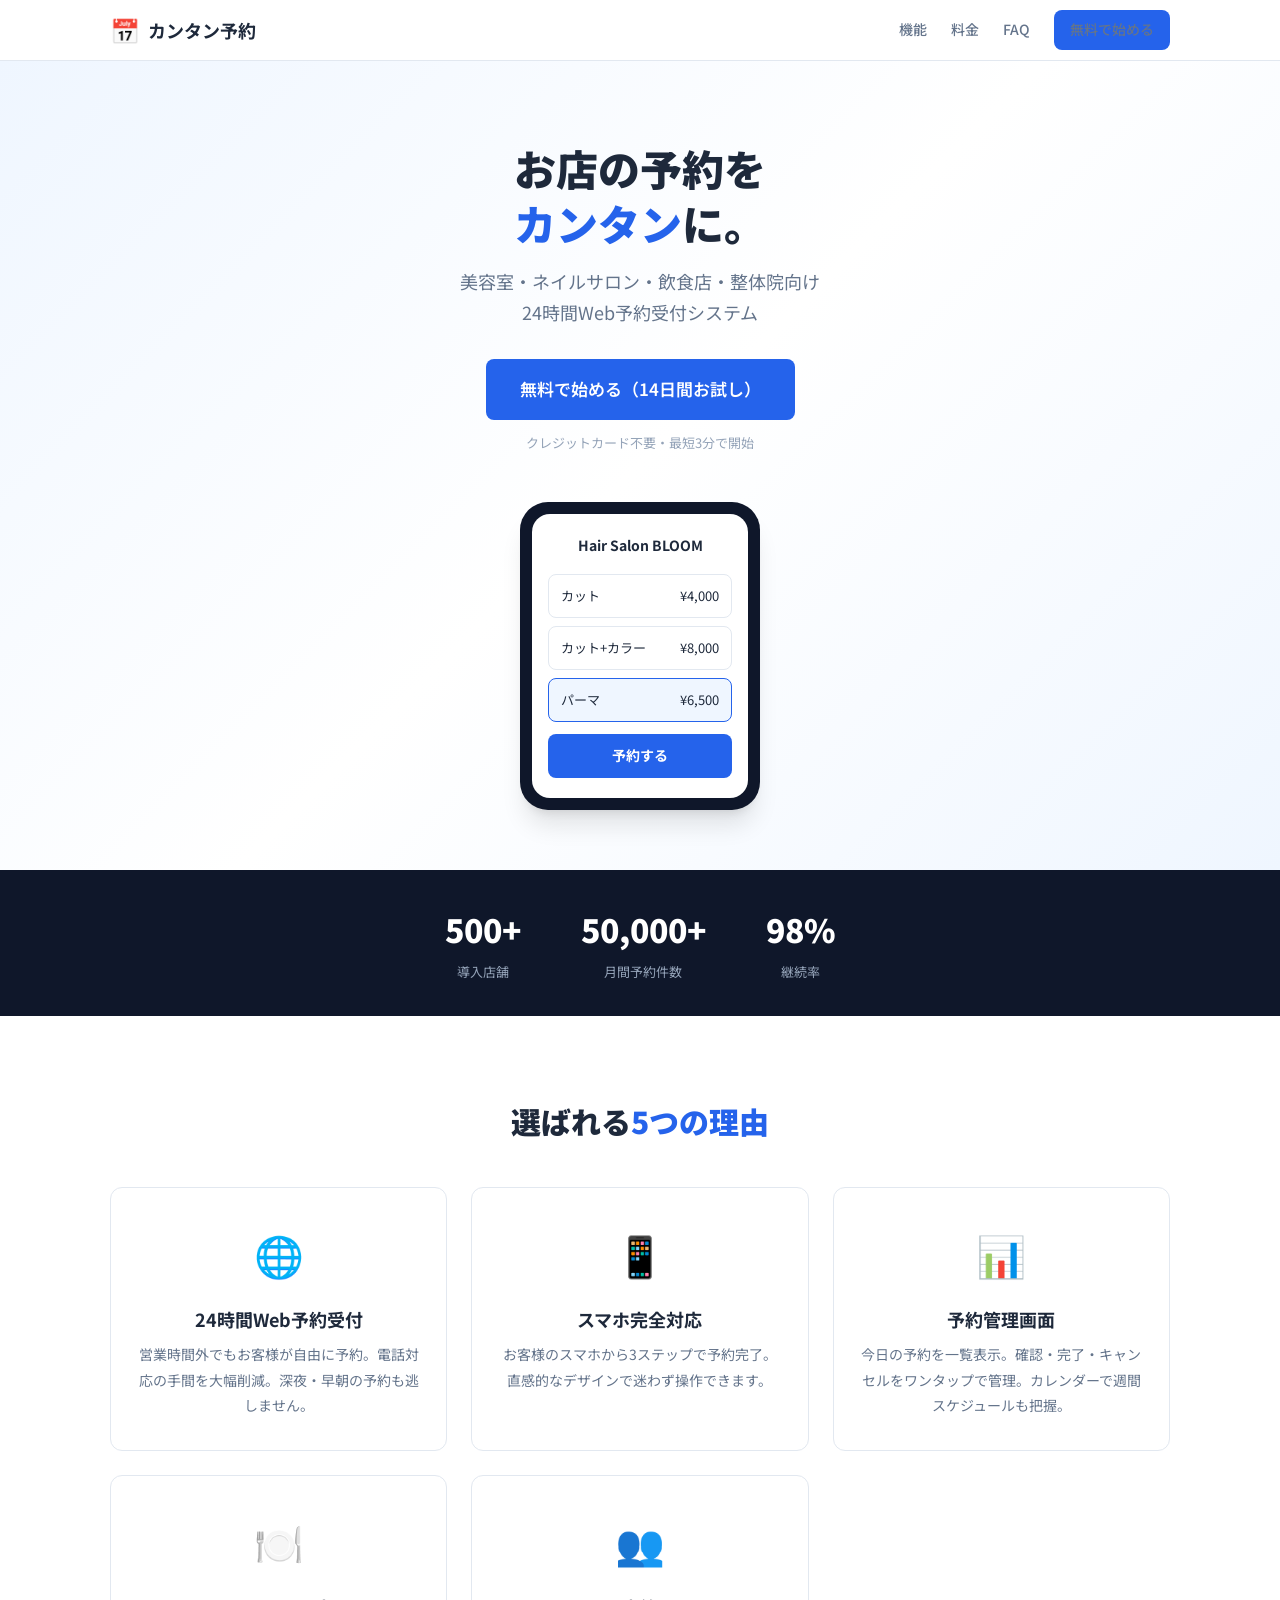
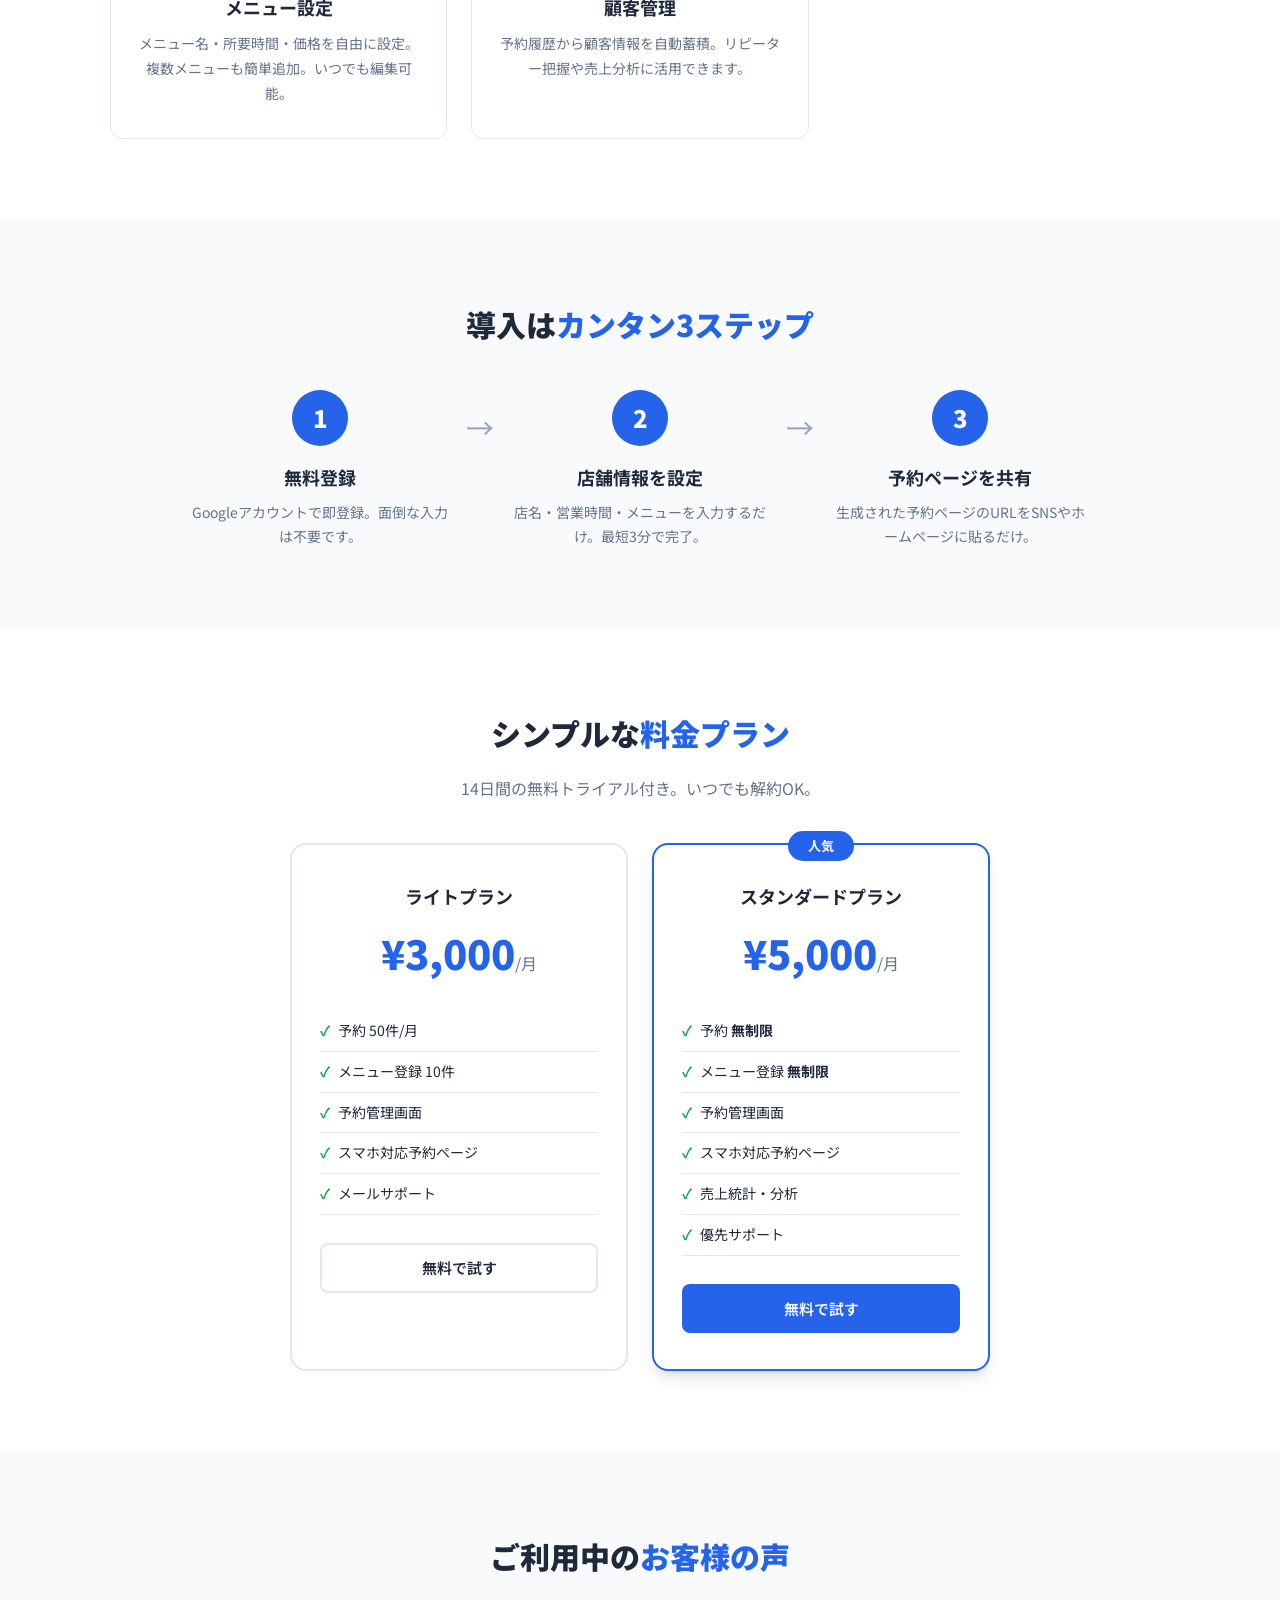
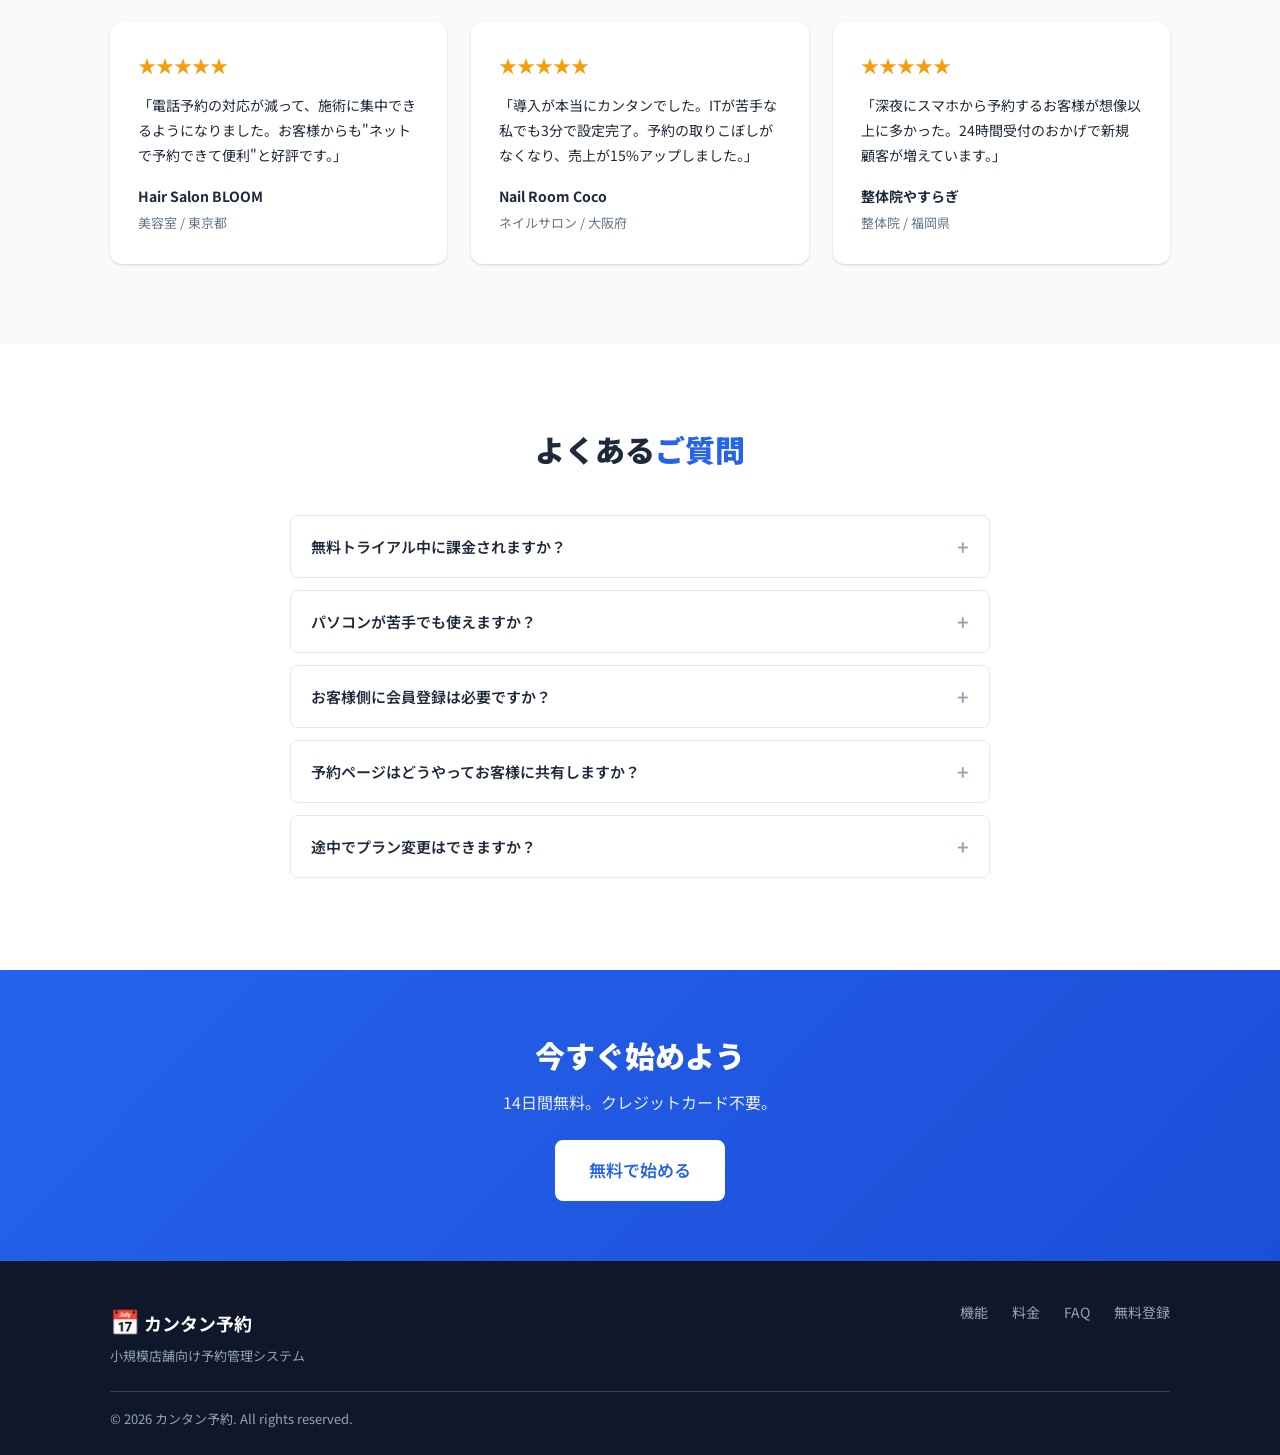
==== index.html @ 786337de "Initial release: カンタン予約 (Easy Booking) SaaS system - Landing page with features, pricing, testimonia" ====
<!DOCTYPE html>
<html lang="ja">
<head>
  <meta charset="UTF-8">
  <meta name="viewport" content="width=device-width, initial-scale=1.0">
  <title>カンタン予約 - お店の予約をカンタンに。| 予約システム 無料お試し</title>
  <meta name="description" content="美容室・ネイルサロン・飲食店・整体院向けの予約管理システム。24時間Web予約受付、スマホ対応、14日間無料お試し。予約システム 無料で導入、ネット予約 導入がカンタンに。">
  <meta name="keywords" content="予約システム 無料, 予約管理 美容室, ネット予約 導入, オンライン予約, 予約システム 小規模, サロン予約, 飲食店予約">
  <meta name="robots" content="index, follow">
  <link rel="canonical" href="https://richend0913.github.io/yoyaku-system/">
  <link rel="stylesheet" href="css/style.css">
  <link rel="preconnect" href="https://fonts.googleapis.com">
  <link href="https://fonts.googleapis.com/css2?family=Noto+Sans+JP:wght@400;500;700;900&display=swap" rel="stylesheet">
  <script async src="https://pagead2.googlesyndication.com/pagead/js/adsbygoogle.js?client=ca-pub-6327505164684489" crossorigin="anonymous"></script>
</head>
<body>
  <!-- Header -->
  <header class="header">
    <div class="container header-inner">
      <div class="logo">
        <span class="logo-icon">📅</span>
        <span class="logo-text">カンタン予約</span>
      </div>
      <nav class="header-nav">
        <a href="#features">機能</a>
        <a href="#pricing">料金</a>
        <a href="#faq">FAQ</a>
        <a href="register.html" class="btn btn-primary btn-sm">無料で始める</a>
      </nav>
      <button class="mobile-menu-btn" id="mobileMenuBtn" aria-label="メニュー">
        <span></span><span></span><span></span>
      </button>
    </div>
    <div class="mobile-nav" id="mobileNav">
      <a href="#features">機能</a>
      <a href="#pricing">料金</a>
      <a href="#faq">FAQ</a>
      <a href="register.html" class="btn btn-primary">無料で始める</a>
    </div>
  </header>

  <!-- Hero -->
  <section class="hero">
    <div class="container">
      <h1 class="hero-title">お店の予約を<br><span class="highlight">カンタン</span>に。</h1>
      <p class="hero-subtitle">美容室・ネイルサロン・飲食店・整体院向け<br>24時間Web予約受付システム</p>
      <div class="hero-cta">
        <a href="register.html" class="btn btn-primary btn-lg">無料で始める（14日間お試し）</a>
        <p class="hero-note">クレジットカード不要・最短3分で開始</p>
      </div>
      <div class="hero-visual">
        <div class="mock-phone">
          <div class="mock-screen">
            <div class="mock-header">Hair Salon BLOOM</div>
            <div class="mock-item">カット <span>¥4,000</span></div>
            <div class="mock-item">カット+カラー <span>¥8,000</span></div>
            <div class="mock-item active">パーマ <span>¥6,500</span></div>
            <div class="mock-btn">予約する</div>
          </div>
        </div>
      </div>
    </div>
  </section>

  <!-- Trust bar -->
  <section class="trust-bar">
    <div class="container">
      <div class="trust-items">
        <div class="trust-item">
          <span class="trust-number">500+</span>
          <span class="trust-label">導入店舗</span>
        </div>
        <div class="trust-item">
          <span class="trust-number">50,000+</span>
          <span class="trust-label">月間予約件数</span>
        </div>
        <div class="trust-item">
          <span class="trust-number">98%</span>
          <span class="trust-label">継続率</span>
        </div>
      </div>
    </div>
  </section>

  <!-- Features -->
  <section class="features" id="features">
    <div class="container">
      <h2 class="section-title">選ばれる<span class="highlight">5つの理由</span></h2>
      <div class="features-grid">
        <div class="feature-card">
          <div class="feature-icon">🌐</div>
          <h3>24時間Web予約受付</h3>
          <p>営業時間外でもお客様が自由に予約。電話対応の手間を大幅削減。深夜・早朝の予約も逃しません。</p>
        </div>
        <div class="feature-card">
          <div class="feature-icon">📱</div>
          <h3>スマホ完全対応</h3>
          <p>お客様のスマホから3ステップで予約完了。直感的なデザインで迷わず操作できます。</p>
        </div>
        <div class="feature-card">
          <div class="feature-icon">📊</div>
          <h3>予約管理画面</h3>
          <p>今日の予約を一覧表示。確認・完了・キャンセルをワンタップで管理。カレンダーで週間スケジュールも把握。</p>
        </div>
        <div class="feature-card">
          <div class="feature-icon">🍽️</div>
          <h3>メニュー設定</h3>
          <p>メニュー名・所要時間・価格を自由に設定。複数メニューも簡単追加。いつでも編集可能。</p>
        </div>
        <div class="feature-card">
          <div class="feature-icon">👥</div>
          <h3>顧客管理</h3>
          <p>予約履歴から顧客情報を自動蓄積。リピーター把握や売上分析に活用できます。</p>
        </div>
      </div>
    </div>
  </section>

  <!-- How it works -->
  <section class="how-it-works">
    <div class="container">
      <h2 class="section-title">導入は<span class="highlight">カンタン3ステップ</span></h2>
      <div class="steps">
        <div class="step">
          <div class="step-number">1</div>
          <h3>無料登録</h3>
          <p>Googleアカウントで即登録。面倒な入力は不要です。</p>
        </div>
        <div class="step-arrow">→</div>
        <div class="step">
          <div class="step-number">2</div>
          <h3>店舗情報を設定</h3>
          <p>店名・営業時間・メニューを入力するだけ。最短3分で完了。</p>
        </div>
        <div class="step-arrow">→</div>
        <div class="step">
          <div class="step-number">3</div>
          <h3>予約ページを共有</h3>
          <p>生成された予約ページのURLをSNSやホームページに貼るだけ。</p>
        </div>
      </div>
    </div>
  </section>

  <!-- Pricing -->
  <section class="pricing" id="pricing">
    <div class="container">
      <h2 class="section-title">シンプルな<span class="highlight">料金プラン</span></h2>
      <p class="section-subtitle">14日間の無料トライアル付き。いつでも解約OK。</p>
      <div class="pricing-grid">
        <div class="pricing-card">
          <div class="pricing-name">ライトプラン</div>
          <div class="pricing-price">¥3,000<span>/月</span></div>
          <ul class="pricing-features">
            <li>予約 50件/月</li>
            <li>メニュー登録 10件</li>
            <li>予約管理画面</li>
            <li>スマホ対応予約ページ</li>
            <li>メールサポート</li>
          </ul>
          <a href="register.html" class="btn btn-outline btn-block">無料で試す</a>
        </div>
        <div class="pricing-card popular">
          <div class="pricing-badge">人気</div>
          <div class="pricing-name">スタンダードプラン</div>
          <div class="pricing-price">¥5,000<span>/月</span></div>
          <ul class="pricing-features">
            <li>予約 <strong>無制限</strong></li>
            <li>メニュー登録 <strong>無制限</strong></li>
            <li>予約管理画面</li>
            <li>スマホ対応予約ページ</li>
            <li>売上統計・分析</li>
            <li>優先サポート</li>
          </ul>
          <a href="register.html" class="btn btn-primary btn-block">無料で試す</a>
        </div>
      </div>
    </div>
  </section>

  <!-- Testimonials -->
  <section class="testimonials">
    <div class="container">
      <h2 class="section-title">ご利用中の<span class="highlight">お客様の声</span></h2>
      <div class="testimonials-grid">
        <div class="testimonial-card">
          <div class="testimonial-stars">★★★★★</div>
          <p class="testimonial-text">「電話予約の対応が減って、施術に集中できるようになりました。お客様からも"ネットで予約できて便利"と好評です。」</p>
          <div class="testimonial-author">
            <strong>Hair Salon BLOOM</strong>
            <span>美容室 / 東京都</span>
          </div>
        </div>
        <div class="testimonial-card">
          <div class="testimonial-stars">★★★★★</div>
          <p class="testimonial-text">「導入が本当にカンタンでした。ITが苦手な私でも3分で設定完了。予約の取りこぼしがなくなり、売上が15%アップしました。」</p>
          <div class="testimonial-author">
            <strong>Nail Room Coco</strong>
            <span>ネイルサロン / 大阪府</span>
          </div>
        </div>
        <div class="testimonial-card">
          <div class="testimonial-stars">★★★★★</div>
          <p class="testimonial-text">「深夜にスマホから予約するお客様が想像以上に多かった。24時間受付のおかげで新規顧客が増えています。」</p>
          <div class="testimonial-author">
            <strong>整体院やすらぎ</strong>
            <span>整体院 / 福岡県</span>
          </div>
        </div>
      </div>
    </div>
  </section>

  <!-- FAQ -->
  <section class="faq" id="faq">
    <div class="container">
      <h2 class="section-title">よくある<span class="highlight">ご質問</span></h2>
      <div class="faq-list">
        <div class="faq-item">
          <button class="faq-question" onclick="this.parentElement.classList.toggle('open')">
            無料トライアル中に課金されますか？
            <span class="faq-toggle">+</span>
          </button>
          <div class="faq-answer">
            <p>いいえ。14日間は完全無料でご利用いただけます。トライアル終了前にお知らせメールをお送りしますので、不要な場合はそのまま解約できます。クレジットカードの登録も不要です。</p>
          </div>
        </div>
        <div class="faq-item">
          <button class="faq-question" onclick="this.parentElement.classList.toggle('open')">
            パソコンが苦手でも使えますか？
            <span class="faq-toggle">+</span>
          </button>
          <div class="faq-answer">
            <p>はい、スマホだけで全ての操作が可能です。Googleアカウントで登録後、店舗情報を入力するだけ。複雑な設定は一切ありません。</p>
          </div>
        </div>
        <div class="faq-item">
          <button class="faq-question" onclick="this.parentElement.classList.toggle('open')">
            お客様側に会員登録は必要ですか？
            <span class="faq-toggle">+</span>
          </button>
          <div class="faq-answer">
            <p>不要です。お客様はお名前・電話番号・メールアドレスを入力するだけで予約できます。アプリのダウンロードも不要です。</p>
          </div>
        </div>
        <div class="faq-item">
          <button class="faq-question" onclick="this.parentElement.classList.toggle('open')">
            予約ページはどうやってお客様に共有しますか？
            <span class="faq-toggle">+</span>
          </button>
          <div class="faq-answer">
            <p>管理画面で表示される予約ページURLをコピーして、LINE・Instagram・ホームページなどに貼り付けるだけです。QRコードも自動生成されます。</p>
          </div>
        </div>
        <div class="faq-item">
          <button class="faq-question" onclick="this.parentElement.classList.toggle('open')">
            途中でプラン変更はできますか？
            <span class="faq-toggle">+</span>
          </button>
          <div class="faq-answer">
            <p>はい、いつでもプラン変更が可能です。アップグレードは即時反映、ダウングレードは次回更新日から適用されます。</p>
          </div>
        </div>
      </div>
    </div>
  </section>

  <!-- CTA -->
  <section class="final-cta">
    <div class="container">
      <h2>今すぐ始めよう</h2>
      <p>14日間無料。クレジットカード不要。</p>
      <a href="register.html" class="btn btn-white btn-lg">無料で始める</a>
    </div>
  </section>

  <!-- Footer -->
  <footer class="footer">
    <div class="container">
      <div class="footer-inner">
        <div class="footer-brand">
          <span class="logo-icon">📅</span>
          <span class="logo-text">カンタン予約</span>
          <p>小規模店舗向け予約管理システム</p>
        </div>
        <div class="footer-links">
          <a href="#features">機能</a>
          <a href="#pricing">料金</a>
          <a href="#faq">FAQ</a>
          <a href="register.html">無料登録</a>
        </div>
      </div>
      <div class="footer-bottom">
        <p>&copy; 2026 カンタン予約. All rights reserved.</p>
      </div>
    </div>
  </footer>

  <script>
    // Mobile menu toggle
    document.getElementById('mobileMenuBtn').addEventListener('click', function() {
      this.classList.toggle('active');
      document.getElementById('mobileNav').classList.toggle('open');
    });
    // Smooth scroll
    document.querySelectorAll('a[href^="#"]').forEach(a => {
      a.addEventListener('click', function(e) {
        e.preventDefault();
        const target = document.querySelector(this.getAttribute('href'));
        if (target) {
          target.scrollIntoView({ behavior: 'smooth', block: 'start' });
          document.getElementById('mobileNav').classList.remove('open');
          document.getElementById('mobileMenuBtn').classList.remove('active');
        }
      });
    });
  </script>
</body>
</html>
---- css/style.css ----
/* ============================================
   カンタン予約 - Design System
   Blue/White Professional Business Theme
   ============================================ */

:root {
  --primary: #2563eb;
  --primary-dark: #1d4ed8;
  --primary-light: #dbeafe;
  --primary-50: #eff6ff;
  --secondary: #0f172a;
  --text: #1e293b;
  --text-light: #64748b;
  --text-lighter: #94a3b8;
  --border: #e2e8f0;
  --bg: #ffffff;
  --bg-gray: #f8fafc;
  --bg-dark: #0f172a;
  --success: #16a34a;
  --success-bg: #dcfce7;
  --danger: #dc2626;
  --danger-bg: #fef2f2;
  --warning: #f59e0b;
  --warning-bg: #fef9c3;
  --shadow-sm: 0 1px 2px rgba(0,0,0,0.05);
  --shadow: 0 1px 3px rgba(0,0,0,0.1), 0 1px 2px rgba(0,0,0,0.06);
  --shadow-md: 0 4px 6px -1px rgba(0,0,0,0.1), 0 2px 4px -2px rgba(0,0,0,0.1);
  --shadow-lg: 0 10px 15px -3px rgba(0,0,0,0.1), 0 4px 6px -4px rgba(0,0,0,0.1);
  --shadow-xl: 0 20px 25px -5px rgba(0,0,0,0.1), 0 8px 10px -6px rgba(0,0,0,0.1);
  --radius: 8px;
  --radius-lg: 12px;
  --radius-xl: 16px;
  --max-width: 1100px;
}

* { margin: 0; padding: 0; box-sizing: border-box; }

html { scroll-behavior: smooth; }

body {
  font-family: 'Noto Sans JP', -apple-system, BlinkMacSystemFont, sans-serif;
  color: var(--text);
  background: var(--bg);
  line-height: 1.7;
  -webkit-font-smoothing: antialiased;
}

.container {
  max-width: var(--max-width);
  margin: 0 auto;
  padding: 0 20px;
}

a { color: var(--primary); text-decoration: none; }
a:hover { text-decoration: underline; }

/* ============================================
   Buttons
   ============================================ */
.btn {
  display: inline-flex;
  align-items: center;
  justify-content: center;
  gap: 8px;
  padding: 10px 24px;
  border: 2px solid transparent;
  border-radius: var(--radius);
  font-family: inherit;
  font-size: 15px;
  font-weight: 600;
  cursor: pointer;
  transition: all 0.2s;
  text-decoration: none;
  white-space: nowrap;
}

.btn-primary {
  background: var(--primary);
  color: white;
}
.btn-primary:hover { background: var(--primary-dark); text-decoration: none; }

.btn-outline {
  background: transparent;
  border-color: var(--border);
  color: var(--text);
}
.btn-outline:hover { border-color: var(--primary); color: var(--primary); text-decoration: none; }

.btn-white {
  background: white;
  color: var(--primary);
  border-color: white;
}
.btn-white:hover { background: var(--primary-50); text-decoration: none; }

.btn-danger {
  background: var(--danger);
  color: white;
}
.btn-danger:hover { background: #b91c1c; text-decoration: none; }

.btn-google {
  background: white;
  border: 2px solid var(--border);
  color: var(--text);
  font-size: 16px;
}
.btn-google:hover { border-color: #4285F4; background: #f8fafc; }
.btn-google svg { flex-shrink: 0; }

.btn-sm { padding: 6px 14px; font-size: 13px; }
.btn-lg { padding: 14px 32px; font-size: 17px; }
.btn-block { width: 100%; }

.btn:disabled {
  opacity: 0.5;
  cursor: not-allowed;
}

/* ============================================
   Header
   ============================================ */
.header {
  background: white;
  border-bottom: 1px solid var(--border);
  position: sticky;
  top: 0;
  z-index: 100;
}

.header-inner {
  display: flex;
  align-items: center;
  justify-content: space-between;
  height: 60px;
}

.logo {
  display: flex;
  align-items: center;
  gap: 8px;
  text-decoration: none;
  color: var(--text);
}
.logo-icon { font-size: 24px; }
.logo-text { font-size: 18px; font-weight: 700; }

.header-nav {
  display: flex;
  align-items: center;
  gap: 24px;
}
.header-nav a { color: var(--text-light); font-size: 14px; font-weight: 500; }
.header-nav a:hover { color: var(--primary); text-decoration: none; }

.mobile-menu-btn {
  display: none;
  flex-direction: column;
  gap: 5px;
  background: none;
  border: none;
  cursor: pointer;
  padding: 8px;
}
.mobile-menu-btn span {
  display: block;
  width: 22px;
  height: 2px;
  background: var(--text);
  transition: 0.3s;
}

.mobile-nav {
  display: none;
  flex-direction: column;
  padding: 16px 20px;
  border-top: 1px solid var(--border);
  background: white;
}
.mobile-nav a {
  padding: 12px 0;
  color: var(--text);
  font-weight: 500;
  border-bottom: 1px solid var(--border);
}
.mobile-nav .btn { margin-top: 12px; }
.mobile-nav.open { display: flex; }

@media (max-width: 768px) {
  .header-nav { display: none; }
  .mobile-menu-btn { display: flex; }
}

/* ============================================
   Hero
   ============================================ */
.hero {
  background: linear-gradient(135deg, var(--primary-50) 0%, white 50%, var(--primary-50) 100%);
  padding: 80px 0 60px;
  text-align: center;
}

.hero-title {
  font-size: 42px;
  font-weight: 900;
  line-height: 1.3;
  margin-bottom: 16px;
}

.highlight { color: var(--primary); }

.hero-subtitle {
  font-size: 18px;
  color: var(--text-light);
  margin-bottom: 32px;
}

.hero-cta { margin-bottom: 48px; }
.hero-note { font-size: 13px; color: var(--text-lighter); margin-top: 12px; }

.hero-visual {
  display: flex;
  justify-content: center;
}

.mock-phone {
  width: 240px;
  background: var(--secondary);
  border-radius: 28px;
  padding: 12px;
  box-shadow: var(--shadow-xl);
}

.mock-screen {
  background: white;
  border-radius: 18px;
  padding: 20px 16px;
}

.mock-header {
  font-weight: 700;
  font-size: 14px;
  text-align: center;
  margin-bottom: 16px;
  color: var(--text);
}

.mock-item {
  display: flex;
  justify-content: space-between;
  padding: 10px 12px;
  border: 1px solid var(--border);
  border-radius: var(--radius);
  margin-bottom: 8px;
  font-size: 13px;
  color: var(--text);
}
.mock-item.active {
  border-color: var(--primary);
  background: var(--primary-50);
}

.mock-btn {
  background: var(--primary);
  color: white;
  text-align: center;
  padding: 10px;
  border-radius: var(--radius);
  font-size: 14px;
  font-weight: 700;
  margin-top: 12px;
}

@media (max-width: 768px) {
  .hero { padding: 48px 0 40px; }
  .hero-title { font-size: 30px; }
  .hero-subtitle { font-size: 15px; }
  .mock-phone { width: 200px; }
}

/* ============================================
   Trust Bar
   ============================================ */
.trust-bar {
  background: var(--secondary);
  padding: 32px 0;
}

.trust-items {
  display: flex;
  justify-content: center;
  gap: 60px;
}

.trust-item { text-align: center; }
.trust-number { display: block; font-size: 32px; font-weight: 900; color: white; }
.trust-label { font-size: 13px; color: var(--text-lighter); }

@media (max-width: 768px) {
  .trust-items { gap: 24px; }
  .trust-number { font-size: 24px; }
}

/* ============================================
   Section Titles
   ============================================ */
.section-title {
  text-align: center;
  font-size: 30px;
  font-weight: 900;
  margin-bottom: 16px;
}

.section-subtitle {
  text-align: center;
  color: var(--text-light);
  margin-bottom: 40px;
}

/* ============================================
   Features
   ============================================ */
.features {
  padding: 80px 0;
}

.features-grid {
  display: grid;
  grid-template-columns: repeat(3, 1fr);
  gap: 24px;
  margin-top: 40px;
}

.feature-card {
  background: white;
  border: 1px solid var(--border);
  border-radius: var(--radius-lg);
  padding: 32px 24px;
  text-align: center;
  transition: 0.3s;
}
.feature-card:hover {
  box-shadow: var(--shadow-lg);
  transform: translateY(-4px);
}

.feature-icon { font-size: 40px; margin-bottom: 16px; }
.feature-card h3 { font-size: 18px; margin-bottom: 8px; }
.feature-card p { font-size: 14px; color: var(--text-light); line-height: 1.8; }

@media (max-width: 768px) {
  .features { padding: 48px 0; }
  .features-grid { grid-template-columns: 1fr; }
  .section-title { font-size: 24px; }
}

/* ============================================
   How it works
   ============================================ */
.how-it-works {
  padding: 80px 0;
  background: var(--bg-gray);
}

.steps {
  display: flex;
  align-items: flex-start;
  justify-content: center;
  gap: 16px;
  margin-top: 40px;
}

.step {
  text-align: center;
  flex: 1;
  max-width: 260px;
}

.step-number {
  width: 56px;
  height: 56px;
  background: var(--primary);
  color: white;
  border-radius: 50%;
  display: inline-flex;
  align-items: center;
  justify-content: center;
  font-size: 24px;
  font-weight: 900;
  margin-bottom: 16px;
}

.step h3 { font-size: 18px; margin-bottom: 8px; }
.step p { font-size: 14px; color: var(--text-light); }

.step-arrow {
  font-size: 28px;
  color: var(--text-lighter);
  margin-top: 14px;
}

@media (max-width: 768px) {
  .how-it-works { padding: 48px 0; }
  .steps { flex-direction: column; align-items: center; }
  .step-arrow { transform: rotate(90deg); }
}

/* ============================================
   Pricing
   ============================================ */
.pricing {
  padding: 80px 0;
}

.pricing-grid {
  display: grid;
  grid-template-columns: repeat(2, 1fr);
  gap: 24px;
  max-width: 700px;
  margin: 0 auto;
}

.pricing-card {
  background: white;
  border: 2px solid var(--border);
  border-radius: var(--radius-xl);
  padding: 36px 28px;
  text-align: center;
  position: relative;
}

.pricing-card.popular {
  border-color: var(--primary);
  box-shadow: var(--shadow-lg);
}

.pricing-badge {
  position: absolute;
  top: -14px;
  left: 50%;
  transform: translateX(-50%);
  background: var(--primary);
  color: white;
  padding: 4px 20px;
  border-radius: 20px;
  font-size: 13px;
  font-weight: 700;
}

.pricing-name { font-size: 18px; font-weight: 700; margin-bottom: 8px; }

.pricing-price {
  font-size: 40px;
  font-weight: 900;
  color: var(--primary);
  margin-bottom: 24px;
}
.pricing-price span { font-size: 16px; color: var(--text-light); font-weight: 400; }

.pricing-features {
  list-style: none;
  text-align: left;
  margin-bottom: 28px;
}
.pricing-features li {
  padding: 8px 0;
  border-bottom: 1px solid var(--border);
  font-size: 14px;
  color: var(--text);
}
.pricing-features li::before {
  content: '✓';
  color: var(--success);
  font-weight: 700;
  margin-right: 8px;
}

@media (max-width: 768px) {
  .pricing { padding: 48px 0; }
  .pricing-grid { grid-template-columns: 1fr; max-width: 400px; }
}

/* ============================================
   Testimonials
   ============================================ */
.testimonials {
  padding: 80px 0;
  background: var(--bg-gray);
}

.testimonials-grid {
  display: grid;
  grid-template-columns: repeat(3, 1fr);
  gap: 24px;
  margin-top: 40px;
}

.testimonial-card {
  background: white;
  border-radius: var(--radius-lg);
  padding: 28px;
  box-shadow: var(--shadow);
}

.testimonial-stars { color: var(--warning); margin-bottom: 12px; font-size: 18px; }
.testimonial-text { font-size: 14px; color: var(--text); line-height: 1.8; margin-bottom: 16px; }
.testimonial-author strong { display: block; font-size: 14px; }
.testimonial-author span { font-size: 13px; color: var(--text-light); }

@media (max-width: 768px) {
  .testimonials { padding: 48px 0; }
  .testimonials-grid { grid-template-columns: 1fr; }
}

/* ============================================
   FAQ
   ============================================ */
.faq {
  padding: 80px 0;
}

.faq-list {
  max-width: 700px;
  margin: 40px auto 0;
}

.faq-item {
  border: 1px solid var(--border);
  border-radius: var(--radius);
  margin-bottom: 12px;
  overflow: hidden;
}

.faq-question {
  width: 100%;
  display: flex;
  justify-content: space-between;
  align-items: center;
  padding: 16px 20px;
  background: white;
  border: none;
  font-family: inherit;
  font-size: 15px;
  font-weight: 600;
  color: var(--text);
  cursor: pointer;
  text-align: left;
}
.faq-question:hover { color: var(--primary); }

.faq-toggle {
  font-size: 20px;
  color: var(--text-lighter);
  transition: 0.3s;
  flex-shrink: 0;
  margin-left: 12px;
}

.faq-answer {
  max-height: 0;
  overflow: hidden;
  transition: max-height 0.3s ease;
}

.faq-answer p {
  padding: 0 20px 16px;
  font-size: 14px;
  color: var(--text-light);
  line-height: 1.8;
}

.faq-item.open .faq-answer { max-height: 300px; }
.faq-item.open .faq-toggle { transform: rotate(45deg); }

@media (max-width: 768px) {
  .faq { padding: 48px 0; }
}

/* ============================================
   Final CTA
   ============================================ */
.final-cta {
  background: linear-gradient(135deg, var(--primary) 0%, var(--primary-dark) 100%);
  padding: 60px 0;
  text-align: center;
  color: white;
}

.final-cta h2 { font-size: 30px; font-weight: 900; margin-bottom: 8px; }
.final-cta p { font-size: 16px; opacity: 0.9; margin-bottom: 24px; }

/* ============================================
   Footer
   ============================================ */
.footer {
  background: var(--bg-dark);
  color: var(--text-lighter);
  padding: 40px 0 24px;
}

.footer-inner {
  display: flex;
  justify-content: space-between;
  align-items: flex-start;
  margin-bottom: 24px;
}

.footer-brand .logo-text { color: white; }
.footer-brand p { font-size: 13px; margin-top: 4px; }

.footer-links {
  display: flex;
  gap: 24px;
}
.footer-links a { color: var(--text-lighter); font-size: 14px; }
.footer-links a:hover { color: white; }

.footer-bottom {
  border-top: 1px solid #334155;
  padding-top: 16px;
  font-size: 13px;
}

@media (max-width: 768px) {
  .footer-inner { flex-direction: column; gap: 20px; }
}

/* ============================================
   Register Page
   ============================================ */
.register-page {
  min-height: calc(100vh - 60px);
  background: var(--bg-gray);
  padding: 40px 0;
}

.register-section { display: flex; justify-content: center; }

.register-card {
  background: white;
  border-radius: var(--radius-xl);
  box-shadow: var(--shadow-lg);
  padding: 40px;
}

.center-card {
  max-width: 440px;
  width: 100%;
  text-align: center;
}

.wide-card {
  max-width: 700px;
  width: 100%;
}

.register-card h1 { font-size: 26px; font-weight: 900; margin-bottom: 8px; }
.register-subtitle { color: var(--text-light); font-size: 15px; margin-bottom: 32px; }
.register-terms { font-size: 12px; color: var(--text-lighter); margin-top: 16px; }
.register-terms a { text-decoration: underline; }

/* ============================================
   Forms
   ============================================ */
.form-section { margin-bottom: 32px; }
.form-section-title {
  font-size: 18px;
  font-weight: 700;
  margin-bottom: 16px;
  padding-bottom: 8px;
  border-bottom: 2px solid var(--primary-light);
}

.form-group { margin-bottom: 16px; }
.form-group label {
  display: block;
  font-size: 14px;
  font-weight: 600;
  margin-bottom: 6px;
  color: var(--text);
}

.required { color: var(--danger); }

.form-group input,
.form-group select,
.form-group textarea {
  width: 100%;
  padding: 10px 14px;
  border: 1px solid var(--border);
  border-radius: var(--radius);
  font-family: inherit;
  font-size: 15px;
  color: var(--text);
  background: white;
  transition: 0.2s;
}

.form-group input:focus,
.form-group select:focus {
  outline: none;
  border-color: var(--primary);
  box-shadow: 0 0 0 3px var(--primary-light);
}

.form-row {
  display: grid;
  grid-template-columns: 1fr 1fr;
  gap: 16px;
}

@media (max-width: 768px) {
  .form-row { grid-template-columns: 1fr; }
  .register-card { padding: 24px; }
}

.form-actions { margin-top: 24px; }

/* Business Hours */
.hours-grid { display: flex; flex-direction: column; gap: 8px; }

.hours-row {
  display: flex;
  align-items: center;
  gap: 12px;
  padding: 8px 0;
}

.hours-day {
  width: 60px;
  font-size: 14px;
  font-weight: 600;
  flex-shrink: 0;
}

.hours-inputs {
  display: flex;
  align-items: center;
  gap: 8px;
}

.hours-select {
  padding: 6px 8px;
  border: 1px solid var(--border);
  border-radius: var(--radius);
  font-family: inherit;
  font-size: 14px;
}

.hours-separator { color: var(--text-light); }

.hours-closed-label {
  display: flex;
  align-items: center;
  gap: 4px;
  font-size: 13px;
  color: var(--text-light);
  cursor: pointer;
  white-space: nowrap;
}

.hours-closed { width: auto; }

@media (max-width: 768px) {
  .hours-row { flex-wrap: wrap; }
  .hours-day { width: 100%; }
}

/* Menu Items */
.menu-item {
  display: flex;
  align-items: center;
  gap: 8px;
  margin-bottom: 12px;
  padding: 12px;
  background: var(--bg-gray);
  border-radius: var(--radius);
}

.menu-item-fields {
  display: flex;
  gap: 8px;
  flex: 1;
  flex-wrap: wrap;
}

.menu-item-fields input,
.menu-item-fields select {
  padding: 8px 10px;
  border: 1px solid var(--border);
  border-radius: var(--radius);
  font-family: inherit;
  font-size: 14px;
}

.menu-item-fields input[type="text"] { flex: 2; min-width: 120px; }
.menu-item-fields select { flex: 1; min-width: 80px; }
.menu-item-fields input[type="number"] { flex: 1; min-width: 100px; }

.menu-remove {
  background: none;
  border: none;
  color: var(--danger);
  font-size: 18px;
  cursor: pointer;
  padding: 4px 8px;
  border-radius: 4px;
  flex-shrink: 0;
}
.menu-remove:hover { background: var(--danger-bg); }

/* ============================================
   Spinner
   ============================================ */
.spinner {
  width: 40px;
  height: 40px;
  border: 4px solid var(--border);
  border-top-color: var(--primary);
  border-radius: 50%;
  animation: spin 0.8s linear infinite;
  margin: 0 auto 16px;
}
@keyframes spin { to { transform: rotate(360deg); } }

.loading-overlay {
  position: fixed;
  inset: 0;
  background: white;
  display: flex;
  flex-direction: column;
  align-items: center;
  justify-content: center;
  z-index: 1000;
}

/* ============================================
   Dashboard
   ============================================ */
.dashboard-body { background: var(--bg-gray); }

.dashboard-header .header-right {
  display: flex;
  align-items: center;
  gap: 16px;
}

.shop-name-header {
  font-size: 14px;
  font-weight: 600;
  color: var(--text-light);
}

.dashboard { padding: 24px 0; }

/* Tabs */
.dash-tabs {
  display: flex;
  gap: 4px;
  background: white;
  border-radius: var(--radius-lg);
  padding: 4px;
  margin-bottom: 20px;
  box-shadow: var(--shadow-sm);
  overflow-x: auto;
}

.dash-tab {
  flex: 1;
  padding: 10px 16px;
  background: none;
  border: none;
  border-radius: var(--radius);
  font-family: inherit;
  font-size: 14px;
  font-weight: 600;
  color: var(--text-light);
  cursor: pointer;
  white-space: nowrap;
  transition: 0.2s;
}
.dash-tab:hover { color: var(--primary); }
.dash-tab.active {
  background: var(--primary);
  color: white;
}

/* Stats */
.stats-bar {
  display: grid;
  grid-template-columns: repeat(3, 1fr);
  gap: 16px;
  margin-bottom: 20px;
}

.stat-item {
  background: white;
  border-radius: var(--radius-lg);
  padding: 20px;
  text-align: center;
  box-shadow: var(--shadow-sm);
}

.stat-value { font-size: 28px; font-weight: 900; color: var(--primary); }
.stat-label { font-size: 13px; color: var(--text-light); margin-top: 4px; }

/* Booking Link */
.booking-link-bar {
  background: white;
  border-radius: var(--radius-lg);
  padding: 16px 20px;
  margin-bottom: 20px;
  box-shadow: var(--shadow-sm);
  display: flex;
  align-items: center;
  gap: 12px;
  flex-wrap: wrap;
}

.booking-link-bar label { font-size: 14px; font-weight: 600; white-space: nowrap; }

.link-copy-group {
  display: flex;
  flex: 1;
  gap: 8px;
}

.link-copy-group input {
  flex: 1;
  padding: 8px 12px;
  border: 1px solid var(--border);
  border-radius: var(--radius);
  font-size: 13px;
  color: var(--text);
  background: var(--bg-gray);
  min-width: 0;
}

/* Tab Content */
.tab-content { display: none; }
.tab-content.active { display: block; }
.tab-content h2 { font-size: 20px; font-weight: 700; margin-bottom: 16px; }

/* Booking Cards */
.bookings-list { display: flex; flex-direction: column; gap: 12px; }

.booking-card {
  background: white;
  border-radius: var(--radius-lg);
  padding: 16px 20px;
  display: flex;
  align-items: center;
  gap: 16px;
  box-shadow: var(--shadow-sm);
  flex-wrap: wrap;
}

.booking-card.cancelled { opacity: 0.5; }

.booking-time {
  font-size: 20px;
  font-weight: 900;
  color: var(--primary);
  min-width: 60px;
}

.booking-info { flex: 1; min-width: 150px; }
.booking-customer { font-weight: 700; font-size: 15px; }
.booking-menu { font-size: 13px; color: var(--text-light); }
.booking-contact { font-size: 12px; color: var(--text-lighter); }

.booking-actions {
  display: flex;
  align-items: center;
  gap: 8px;
  flex-wrap: wrap;
}

.booking-status {
  display: inline-block;
  padding: 4px 12px;
  border-radius: 20px;
  font-size: 12px;
  font-weight: 700;
}

.status-confirmed { background: var(--primary-light); color: var(--primary); }
.status-completed { background: var(--success-bg); color: var(--success); }
.status-cancelled { background: var(--danger-bg); color: var(--danger); }

.empty-state {
  text-align: center;
  color: var(--text-lighter);
  padding: 40px 20px;
  font-size: 15px;
}

/* Week Calendar */
.calendar-nav {
  display: flex;
  align-items: center;
  justify-content: center;
  gap: 16px;
  margin-bottom: 16px;
  font-weight: 600;
}

.week-calendar {
  background: white;
  border-radius: var(--radius-lg);
  overflow: hidden;
  box-shadow: var(--shadow-sm);
}

.cal-header {
  display: grid;
  grid-template-columns: repeat(7, 1fr);
  border-bottom: 2px solid var(--border);
}

.cal-day-header {
  padding: 12px 8px;
  text-align: center;
  font-weight: 700;
  font-size: 14px;
  color: var(--text-light);
}
.cal-day-header.today {
  color: var(--primary);
  background: var(--primary-50);
}
.cal-day-header small { display: block; font-size: 18px; margin-top: 2px; }

.cal-body {
  display: grid;
  grid-template-columns: repeat(7, 1fr);
  min-height: 120px;
}

.cal-day-col {
  padding: 8px;
  border-right: 1px solid var(--border);
  min-height: 100px;
}
.cal-day-col:last-child { border-right: none; }
.cal-day-col.today { background: var(--primary-50); }

.cal-empty { color: var(--text-lighter); font-size: 13px; text-align: center; padding: 8px; }

.cal-booking {
  padding: 4px 6px;
  border-radius: 4px;
  font-size: 11px;
  margin-bottom: 4px;
  background: var(--primary-light);
  color: var(--primary-dark);
}
.cal-booking .cal-time { font-weight: 700; }
.cal-booking.status-completed { background: var(--success-bg); color: var(--success); }
.cal-booking.status-cancelled { background: var(--danger-bg); color: var(--danger); }

@media (max-width: 768px) {
  .stats-bar { grid-template-columns: repeat(3, 1fr); gap: 8px; }
  .stat-item { padding: 12px; }
  .stat-value { font-size: 22px; }

  .booking-card { flex-direction: column; align-items: flex-start; }

  .cal-header, .cal-body { font-size: 11px; }
  .cal-day-header { padding: 8px 4px; }
  .cal-day-col { padding: 4px; min-height: 60px; }
  .cal-booking { font-size: 10px; padding: 2px 4px; }
}

/* ============================================
   Booking Page (book.html) - Customer Facing
   ============================================ */
.book-body {
  background: var(--bg-gray);
  min-height: 100vh;
}

.book-header {
  background: linear-gradient(135deg, var(--primary) 0%, var(--primary-dark) 100%);
  color: white;
  padding: 28px 0;
  text-align: center;
}

.book-shop-name {
  font-size: 24px;
  font-weight: 900;
}

.book-shop-meta {
  font-size: 14px;
  opacity: 0.85;
  margin-top: 4px;
}

/* Progress Bar */
.book-progress {
  background: white;
  border-bottom: 1px solid var(--border);
  padding: 16px 0;
  position: sticky;
  top: 0;
  z-index: 50;
}

.progress-steps {
  display: flex;
  align-items: center;
  justify-content: center;
  gap: 4px;
}

.progress-step {
  display: flex;
  align-items: center;
  gap: 6px;
  padding: 6px 12px;
  border-radius: 20px;
  font-size: 13px;
  color: var(--text-lighter);
  transition: 0.3s;
}

.progress-step .step-num {
  width: 24px;
  height: 24px;
  border-radius: 50%;
  background: var(--border);
  color: var(--text-lighter);
  display: flex;
  align-items: center;
  justify-content: center;
  font-size: 12px;
  font-weight: 700;
  flex-shrink: 0;
}

.progress-step.active .step-num {
  background: var(--primary);
  color: white;
}
.progress-step.active { color: var(--primary); font-weight: 600; }

.progress-step.completed .step-num {
  background: var(--success);
  color: white;
}

@media (max-width: 600px) {
  .progress-step .step-label { display: none; }
  .progress-step { padding: 6px 8px; }
}

/* Book Main */
.book-main {
  padding: 24px 0 40px;
}

.book-step { display: none; }
.book-step.active { display: block; }

.book-step-title {
  font-size: 20px;
  font-weight: 700;
  margin-bottom: 20px;
  text-align: center;
}

.book-back-btn {
  margin-top: 20px;
  display: block;
  text-align: center;
}

.selected-info {
  text-align: center;
  font-size: 16px;
  font-weight: 600;
  color: var(--primary);
  margin-bottom: 16px;
}

/* Menu Grid (customer facing) */
.menu-grid {
  display: grid;
  grid-template-columns: 1fr;
  gap: 12px;
  max-width: 500px;
  margin: 0 auto;
}

.menu-card {
  background: white;
  border: 2px solid var(--border);
  border-radius: var(--radius-lg);
  padding: 20px 24px;
  cursor: pointer;
  transition: all 0.2s;
  display: flex;
  justify-content: space-between;
  align-items: center;
  -webkit-tap-highlight-color: transparent;
}
.menu-card:hover, .menu-card:active {
  border-color: var(--primary);
  background: var(--primary-50);
}
.menu-card.selected {
  border-color: var(--primary);
  background: var(--primary-50);
  box-shadow: 0 0 0 3px var(--primary-light);
}

.menu-card-name {
  font-size: 17px;
  font-weight: 700;
  color: var(--text);
}

.menu-card-details {
  display: flex;
  align-items: center;
  gap: 12px;
  flex-shrink: 0;
}

.menu-card-duration {
  font-size: 13px;
  color: var(--text-light);
  background: var(--bg-gray);
  padding: 2px 10px;
  border-radius: 12px;
}

.menu-card-price {
  font-size: 18px;
  font-weight: 900;
  color: var(--primary);
}

/* Calendar (customer facing) */
.date-picker {
  max-width: 420px;
  margin: 0 auto;
  background: white;
  border-radius: var(--radius-xl);
  padding: 24px;
  box-shadow: var(--shadow-md);
}

.date-nav {
  display: flex;
  align-items: center;
  justify-content: space-between;
  margin-bottom: 16px;
}

.month-label {
  font-size: 18px;
  font-weight: 700;
}

.calendar-grid { user-select: none; }

.cal-weekdays {
  display: grid;
  grid-template-columns: repeat(7, 1fr);
  text-align: center;
  font-size: 13px;
  font-weight: 600;
  color: var(--text-light);
  margin-bottom: 8px;
}
.cal-weekdays span { padding: 8px 0; }
.cal-weekdays span:first-child { color: var(--danger); }
.cal-weekdays span:last-child { color: var(--primary); }

.cal-days {
  display: grid;
  grid-template-columns: repeat(7, 1fr);
  gap: 4px;
}

.cal-day {
  aspect-ratio: 1;
  display: flex;
  flex-direction: column;
  align-items: center;
  justify-content: center;
  border-radius: var(--radius);
  font-size: 15px;
  font-weight: 600;
  cursor: default;
  transition: all 0.15s;
  position: relative;
}

.cal-day.empty { visibility: hidden; }

.cal-day.available {
  cursor: pointer;
  color: var(--text);
  -webkit-tap-highlight-color: transparent;
}
.cal-day.available:hover {
  background: var(--primary-50);
  color: var(--primary);
}
.cal-day.available:active {
  transform: scale(0.95);
}

.cal-day.disabled {
  color: var(--text-lighter);
  opacity: 0.4;
}
.cal-day.past { opacity: 0.3; }

.cal-day.selected {
  background: var(--primary);
  color: white !important;
  border-radius: var(--radius);
}

.cal-day-num { line-height: 1; }

.cal-day-label {
  font-size: 9px;
  font-weight: 400;
  margin-top: 2px;
  color: var(--text-lighter);
}
.cal-day.selected .cal-day-label { color: rgba(255,255,255,0.8); }

/* Time Slots */
.time-slots {
  display: grid;
  grid-template-columns: repeat(4, 1fr);
  gap: 10px;
  max-width: 500px;
  margin: 0 auto;
}

.time-slot {
  padding: 16px 8px;
  border: 2px solid var(--border);
  border-radius: var(--radius-lg);
  background: white;
  font-family: inherit;
  font-size: 16px;
  font-weight: 700;
  color: var(--text);
  cursor: pointer;
  transition: all 0.15s;
  text-align: center;
  -webkit-tap-highlight-color: transparent;
  min-height: 54px;
}

.time-slot.available:hover {
  border-color: var(--primary);
  background: var(--primary-50);
  color: var(--primary);
}

.time-slot.available:active {
  transform: scale(0.96);
}

.time-slot.selected {
  background: var(--primary);
  border-color: var(--primary);
  color: white;
}

.time-slot.disabled {
  background: var(--bg-gray);
  color: var(--text-lighter);
  border-color: transparent;
  cursor: not-allowed;
  text-decoration: line-through;
}

@media (max-width: 480px) {
  .time-slots { grid-template-columns: repeat(3, 1fr); gap: 8px; }
  .time-slot { padding: 14px 6px; font-size: 15px; }
}

/* Customer Form */
.customer-form {
  max-width: 460px;
  margin: 0 auto;
  background: white;
  padding: 28px;
  border-radius: var(--radius-xl);
  box-shadow: var(--shadow-md);
}

.customer-form .form-group input {
  font-size: 16px; /* prevents zoom on iOS */
  padding: 14px 16px;
}

/* Confirm Card */
.confirm-card {
  max-width: 460px;
  margin: 0 auto 20px;
  background: white;
  border-radius: var(--radius-xl);
  padding: 24px;
  box-shadow: var(--shadow-md);
}

.confirm-row {
  display: flex;
  justify-content: space-between;
  padding: 10px 0;
  border-bottom: 1px solid var(--border);
}
.confirm-row:last-child { border-bottom: none; }

.confirm-label {
  font-size: 14px;
  color: var(--text-light);
}

.confirm-value {
  font-size: 15px;
  font-weight: 600;
  text-align: right;
}

.confirm-card hr {
  border: none;
  border-top: 2px solid var(--primary-light);
  margin: 8px 0;
}

#confirmBookingBtn, #step5 .book-back-btn {
  max-width: 460px;
  margin-left: auto;
  margin-right: auto;
}

/* Booking Done */
.booking-done {
  text-align: center;
  max-width: 460px;
  margin: 0 auto;
}

.done-icon {
  width: 72px;
  height: 72px;
  background: var(--success);
  color: white;
  border-radius: 50%;
  display: flex;
  align-items: center;
  justify-content: center;
  font-size: 36px;
  font-weight: 900;
  margin: 0 auto 16px;
  animation: pop 0.4s ease;
}

@keyframes pop {
  0% { transform: scale(0); }
  80% { transform: scale(1.1); }
  100% { transform: scale(1); }
}

.done-subtitle {
  color: var(--text-light);
  margin-bottom: 24px;
}

.done-note {
  font-size: 14px;
  color: var(--text-light);
  margin-top: 20px;
  line-height: 1.8;
}

/* Book Footer */
.book-footer {
  text-align: center;
  padding: 20px 0;
  font-size: 13px;
  color: var(--text-lighter);
}
.book-footer a { color: var(--primary); }

/* Book Error */
.book-error {
  display: flex;
  align-items: center;
  justify-content: center;
  min-height: 80vh;
  text-align: center;
}
.book-error h1 { font-size: 24px; margin-bottom: 8px; }
.book-error p { color: var(--text-light); }

/* ============================================
   Utility
   ============================================ */
hr {
  border: none;
  border-top: 1px solid var(--border);
  margin: 24px 0;
}

/* Touch-friendly on mobile */
@media (max-width: 768px) {
  .btn-lg { padding: 16px 32px; font-size: 16px; min-height: 52px; }

  .menu-card { padding: 16px 20px; }

  .date-picker { padding: 16px; }

  .customer-form { padding: 20px; }
  .customer-form .form-group input { padding: 16px; }
}

/* Prevent body scroll when loading */
body.no-scroll { overflow: hidden; }
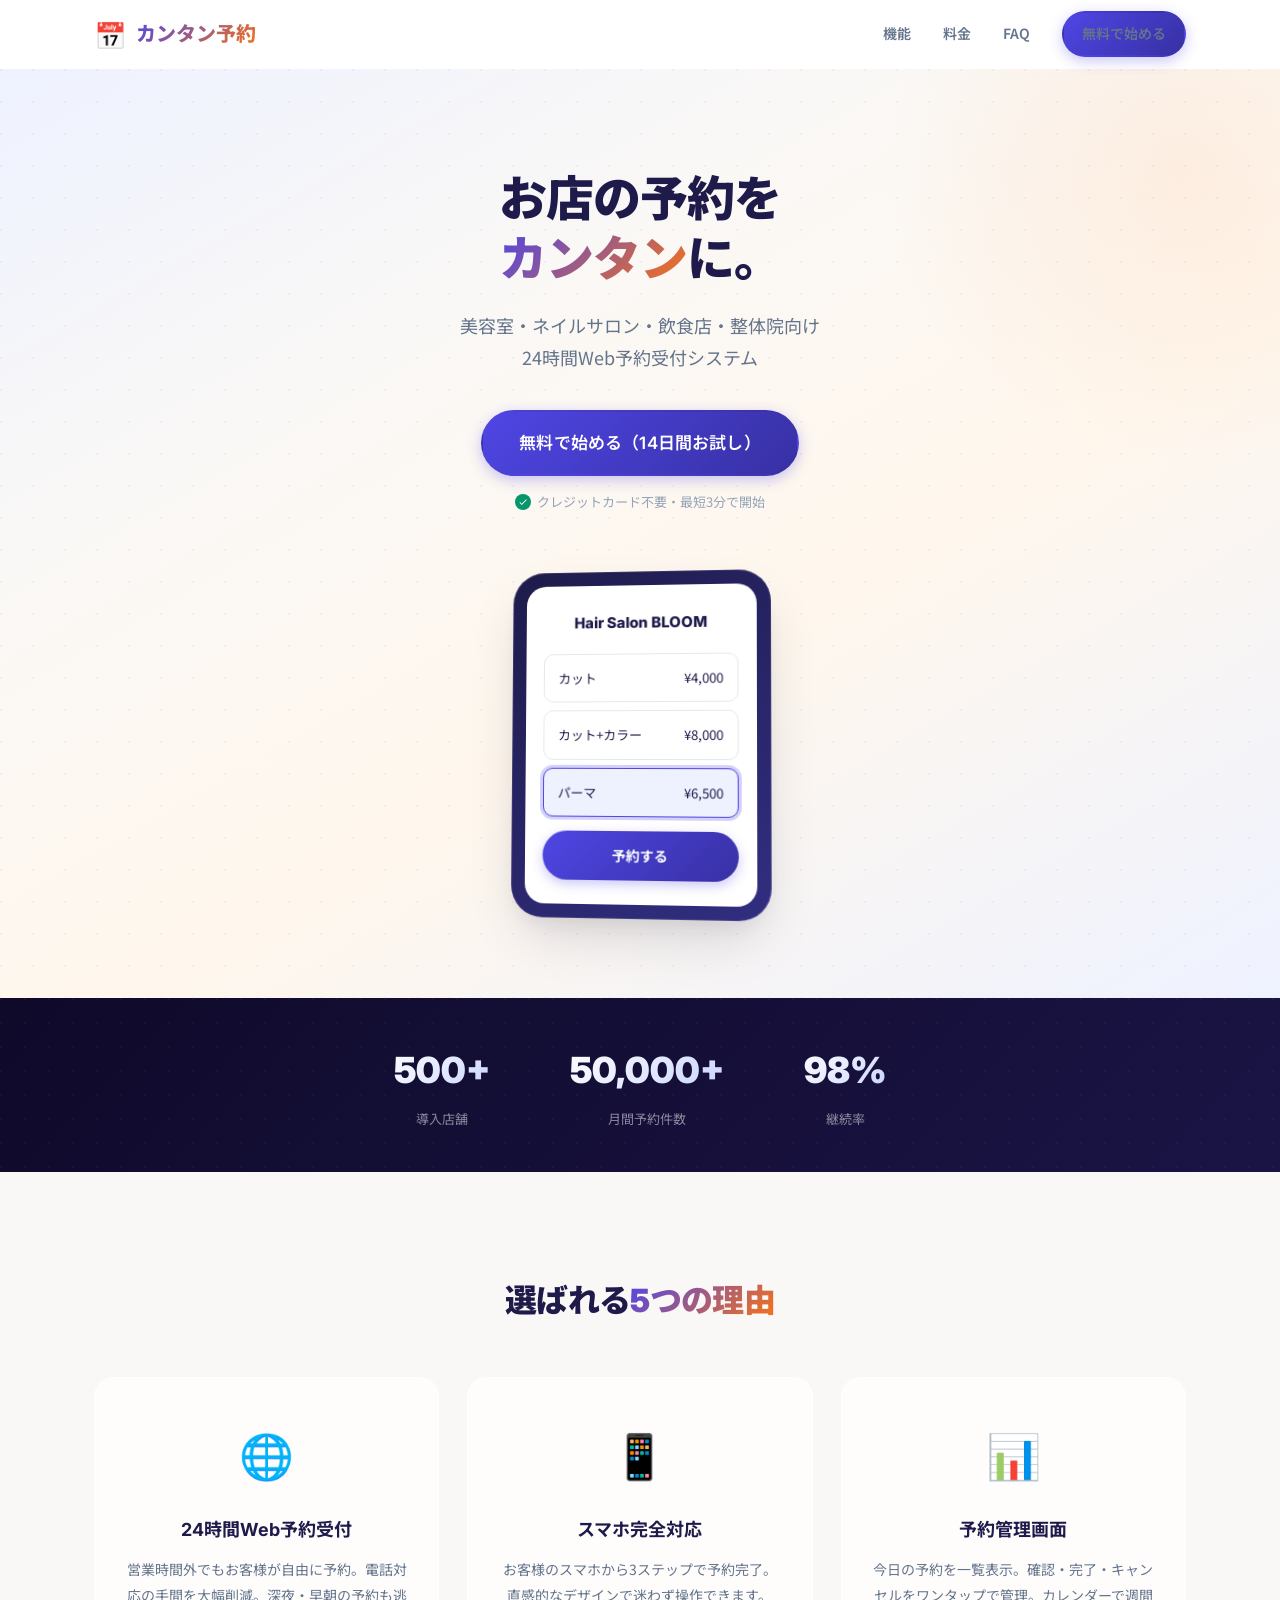
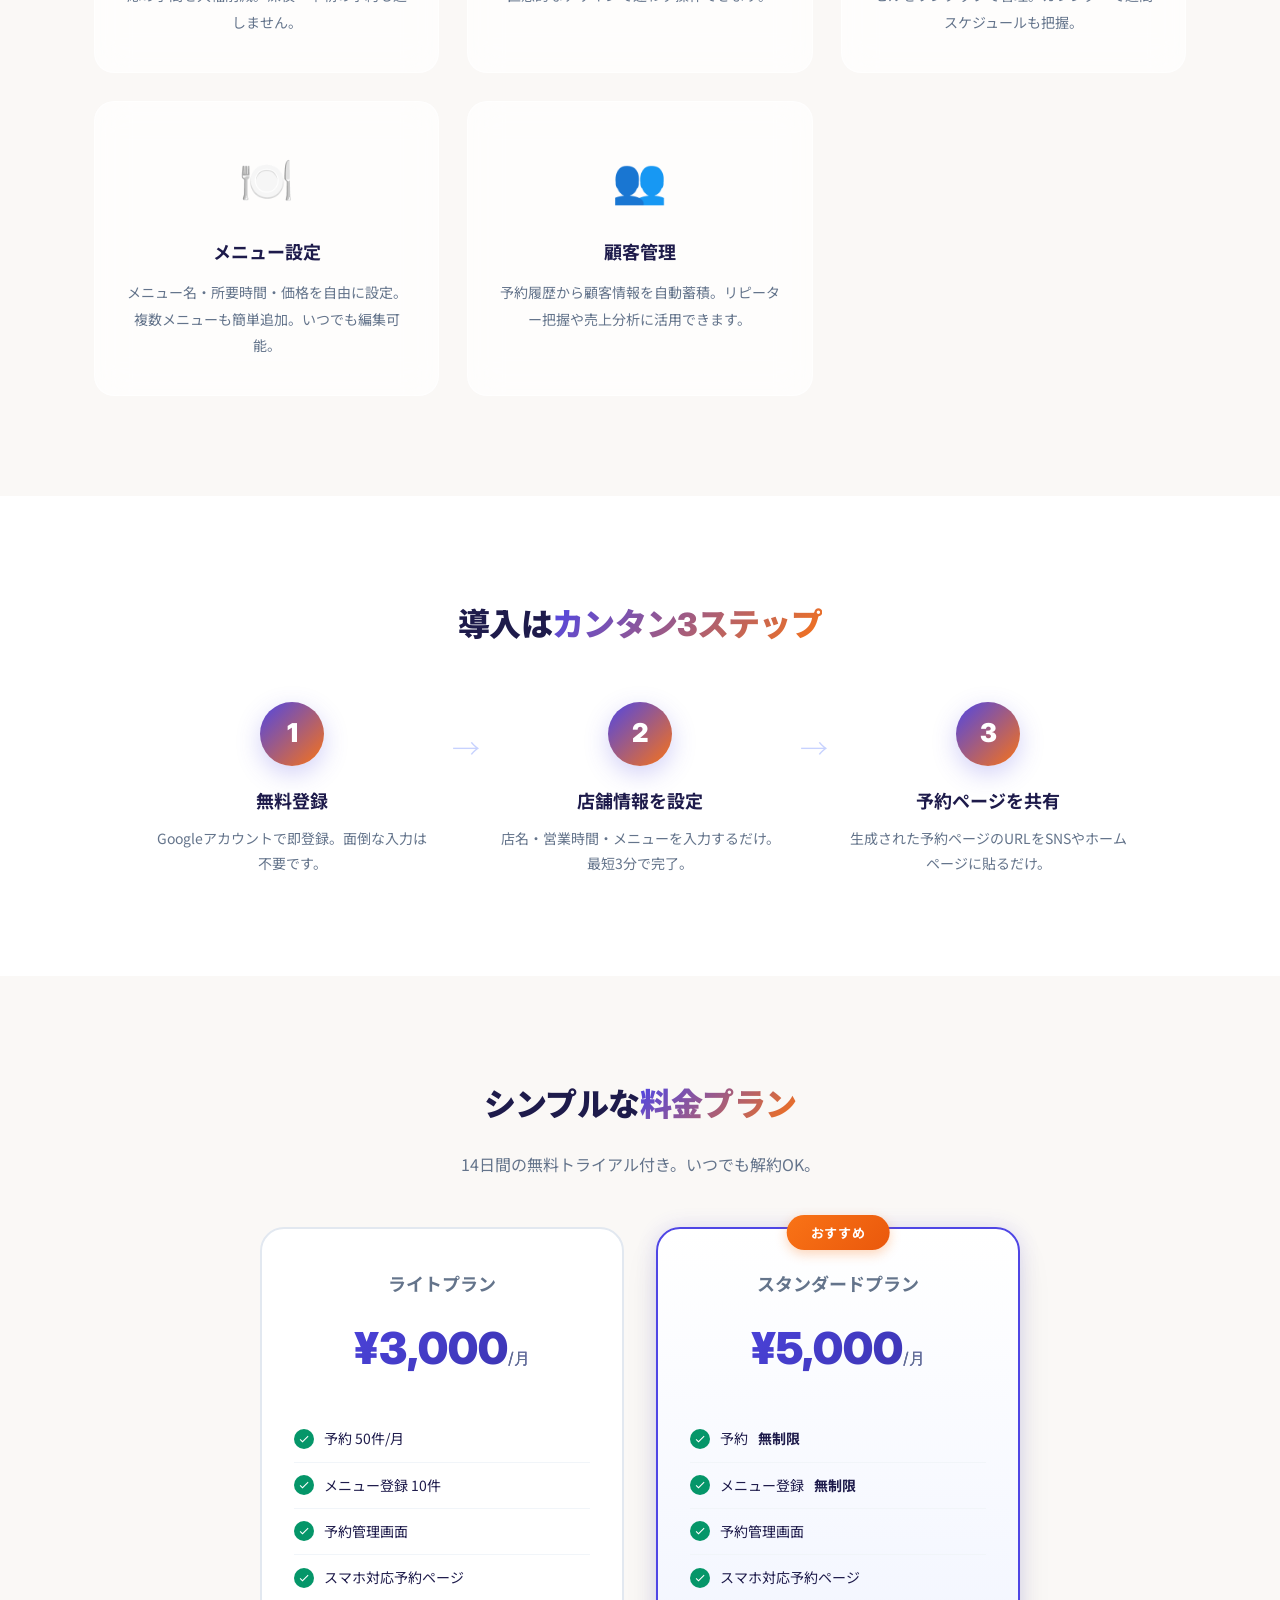
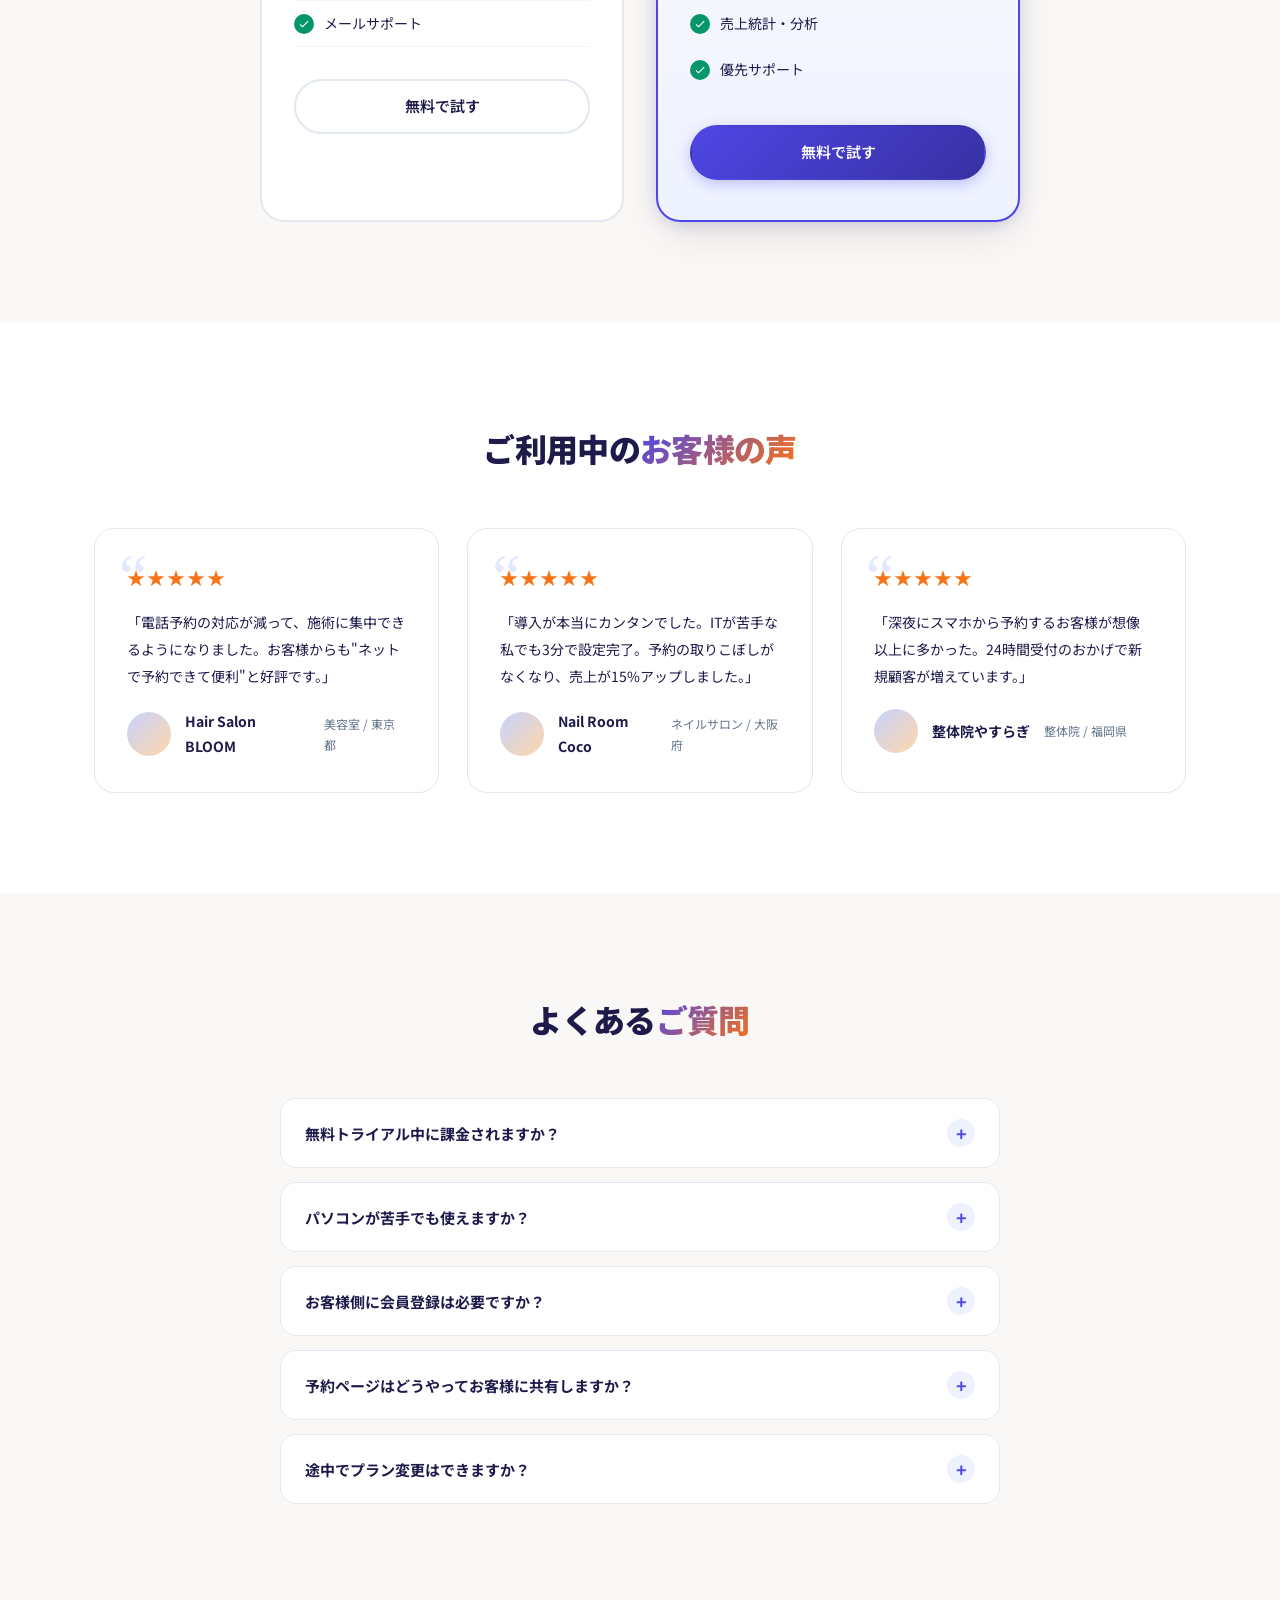
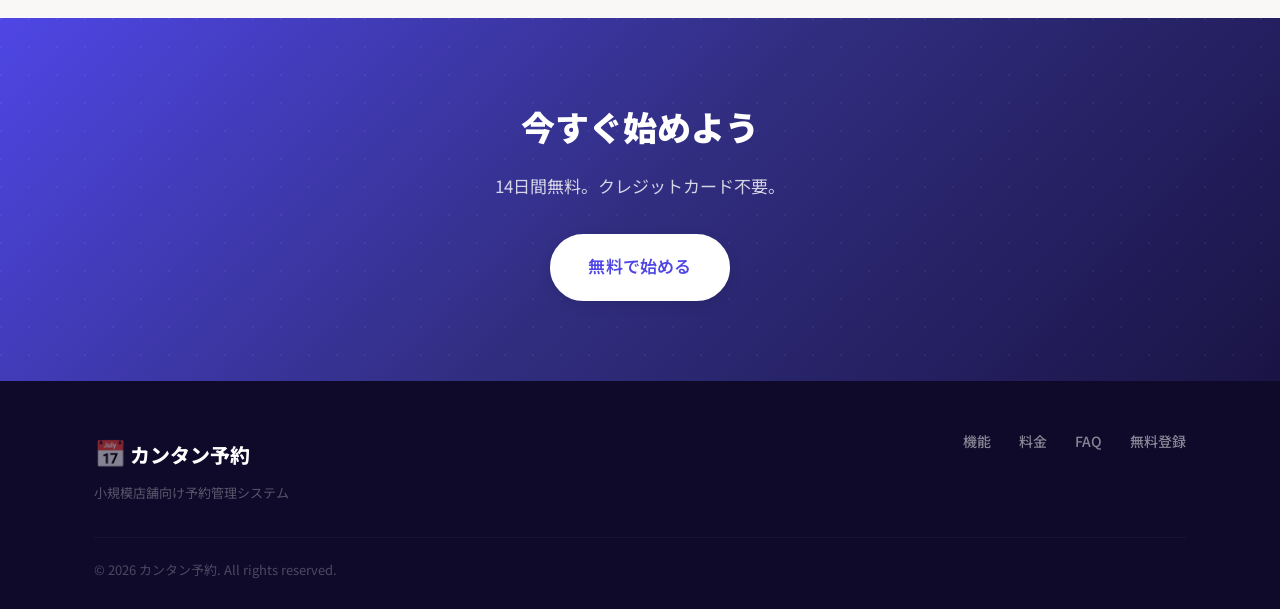
==== commit 086aea25: "Premium redesign - modern SaaS quality UI Co-Authored-By: Claude Opus 4.6 (1M context) <noreply@anth" ====
--- a/index.html
+++ b/index.html
@@ -10,7 +10,8 @@
   <link rel="canonical" href="https://richend0913.github.io/yoyaku-system/">
   <link rel="stylesheet" href="css/style.css">
   <link rel="preconnect" href="https://fonts.googleapis.com">
-  <link href="https://fonts.googleapis.com/css2?family=Noto+Sans+JP:wght@400;500;700;900&display=swap" rel="stylesheet">
+  <link rel="preconnect" href="https://fonts.gstatic.com" crossorigin>
+  <link href="https://fonts.googleapis.com/css2?family=Inter:wght@400;500;600;700;800;900&family=Noto+Sans+JP:wght@400;500;600;700;800;900&display=swap" rel="stylesheet">
   <script async src="https://pagead2.googlesyndication.com/pagead/js/adsbygoogle.js?client=ca-pub-6327505164684489" crossorigin="anonymous"></script>
 </head>
 <body>
@@ -161,7 +162,7 @@
           <a href="register.html" class="btn btn-outline btn-block">無料で試す</a>
         </div>
         <div class="pricing-card popular">
-          <div class="pricing-badge">人気</div>
+          <div class="pricing-badge">おすすめ</div>
           <div class="pricing-name">スタンダードプラン</div>
           <div class="pricing-price">¥5,000<span>/月</span></div>
           <ul class="pricing-features">
--- a/css/style.css
+++ b/css/style.css
@@ -1,36 +1,76 @@
 /* ============================================
-   カンタン予約 - Design System
-   Blue/White Professional Business Theme
+   カンタン予約 - Premium Design System
+   Sophisticated Indigo + Warm Coral Theme
+   Glass morphism, micro-animations, modern SaaS
    ============================================ */
 
+@import url('https://fonts.googleapis.com/css2?family=Inter:wght@400;500;600;700;800;900&family=Noto+Sans+JP:wght@400;500;600;700;800;900&display=swap');
+
 :root {
-  --primary: #2563eb;
-  --primary-dark: #1d4ed8;
-  --primary-light: #dbeafe;
-  --primary-50: #eff6ff;
-  --secondary: #0f172a;
-  --text: #1e293b;
-  --text-light: #64748b;
+  /* Primary - Deep Indigo */
+  --primary: #4f46e5;
+  --primary-dark: #3730a3;
+  --primary-darker: #312e81;
+  --primary-light: #c7d2fe;
+  --primary-50: #eef2ff;
+  --primary-glow: rgba(79, 70, 229, 0.25);
+
+  /* Accent - Warm Coral */
+  --accent: #f97316;
+  --accent-dark: #ea580c;
+  --accent-light: #fed7aa;
+  --accent-50: #fff7ed;
+  --accent-glow: rgba(249, 115, 22, 0.2);
+
+  /* Neutrals */
+  --text: #1e1b4b;
+  --text-secondary: #4338ca;
+  --text-light: #6366f1;
+  --text-muted: #64748b;
   --text-lighter: #94a3b8;
   --border: #e2e8f0;
+  --border-light: #f1f5f9;
   --bg: #ffffff;
+  --bg-warm: #faf8f6;
   --bg-gray: #f8fafc;
-  --bg-dark: #0f172a;
-  --success: #16a34a;
-  --success-bg: #dcfce7;
+  --bg-dark: #0f0a2a;
+  --bg-dark-card: #1a1445;
+
+  /* Status */
+  --success: #059669;
+  --success-bg: #d1fae5;
   --danger: #dc2626;
-  --danger-bg: #fef2f2;
-  --warning: #f59e0b;
-  --warning-bg: #fef9c3;
-  --shadow-sm: 0 1px 2px rgba(0,0,0,0.05);
-  --shadow: 0 1px 3px rgba(0,0,0,0.1), 0 1px 2px rgba(0,0,0,0.06);
-  --shadow-md: 0 4px 6px -1px rgba(0,0,0,0.1), 0 2px 4px -2px rgba(0,0,0,0.1);
-  --shadow-lg: 0 10px 15px -3px rgba(0,0,0,0.1), 0 4px 6px -4px rgba(0,0,0,0.1);
-  --shadow-xl: 0 20px 25px -5px rgba(0,0,0,0.1), 0 8px 10px -6px rgba(0,0,0,0.1);
-  --radius: 8px;
-  --radius-lg: 12px;
-  --radius-xl: 16px;
-  --max-width: 1100px;
+  --danger-bg: #fee2e2;
+  --warning: #d97706;
+  --warning-bg: #fef3c7;
+
+  /* Shadows */
+  --shadow-xs: 0 1px 2px rgba(15, 10, 42, 0.04);
+  --shadow-sm: 0 1px 3px rgba(15, 10, 42, 0.06), 0 1px 2px rgba(15, 10, 42, 0.04);
+  --shadow: 0 4px 6px -1px rgba(15, 10, 42, 0.07), 0 2px 4px -2px rgba(15, 10, 42, 0.05);
+  --shadow-md: 0 8px 24px -4px rgba(15, 10, 42, 0.08), 0 4px 8px -4px rgba(15, 10, 42, 0.04);
+  --shadow-lg: 0 16px 40px -8px rgba(15, 10, 42, 0.12), 0 8px 16px -8px rgba(15, 10, 42, 0.06);
+  --shadow-xl: 0 24px 56px -12px rgba(15, 10, 42, 0.16), 0 12px 24px -8px rgba(15, 10, 42, 0.08);
+  --shadow-glow: 0 0 20px rgba(79, 70, 229, 0.15);
+  --shadow-glow-accent: 0 0 20px rgba(249, 115, 22, 0.15);
+
+  /* Glass */
+  --glass-bg: rgba(255, 255, 255, 0.7);
+  --glass-border: rgba(255, 255, 255, 0.3);
+  --glass-blur: blur(16px);
+
+  /* Radius */
+  --radius: 10px;
+  --radius-lg: 16px;
+  --radius-xl: 20px;
+  --radius-2xl: 24px;
+  --radius-full: 9999px;
+
+  --max-width: 1140px;
+
+  /* Transitions */
+  --ease-out: cubic-bezier(0.16, 1, 0.3, 1);
+  --ease-spring: cubic-bezier(0.34, 1.56, 0.64, 1);
 }
 
 * { margin: 0; padding: 0; box-sizing: border-box; }
@@ -38,21 +78,26 @@
 html { scroll-behavior: smooth; }
 
 body {
-  font-family: 'Noto Sans JP', -apple-system, BlinkMacSystemFont, sans-serif;
+  font-family: 'Noto Sans JP', 'Inter', -apple-system, BlinkMacSystemFont, sans-serif;
   color: var(--text);
   background: var(--bg);
-  line-height: 1.7;
+  line-height: 1.8;
   -webkit-font-smoothing: antialiased;
+  -moz-osx-font-smoothing: grayscale;
 }
 
 .container {
   max-width: var(--max-width);
   margin: 0 auto;
-  padding: 0 20px;
-}
-
-a { color: var(--primary); text-decoration: none; }
-a:hover { text-decoration: underline; }
+  padding: 0 24px;
+}
+
+a {
+  color: var(--primary);
+  text-decoration: none;
+  transition: color 0.2s var(--ease-out);
+}
+a:hover { color: var(--primary-dark); text-decoration: none; }
 
 /* ============================================
    Buttons
@@ -62,68 +107,104 @@
   align-items: center;
   justify-content: center;
   gap: 8px;
-  padding: 10px 24px;
+  padding: 12px 28px;
   border: 2px solid transparent;
-  border-radius: var(--radius);
-  font-family: inherit;
+  border-radius: var(--radius-full);
+  font-family: 'Inter', 'Noto Sans JP', sans-serif;
   font-size: 15px;
   font-weight: 600;
   cursor: pointer;
-  transition: all 0.2s;
+  transition: all 0.3s var(--ease-out);
   text-decoration: none;
   white-space: nowrap;
+  position: relative;
+  overflow: hidden;
+}
+
+.btn::before {
+  content: '';
+  position: absolute;
+  inset: 0;
+  border-radius: inherit;
+  opacity: 0;
+  transition: opacity 0.3s;
 }
 
 .btn-primary {
-  background: var(--primary);
+  background: linear-gradient(135deg, var(--primary) 0%, var(--primary-dark) 100%);
   color: white;
-}
-.btn-primary:hover { background: var(--primary-dark); text-decoration: none; }
+  box-shadow: 0 4px 14px rgba(79, 70, 229, 0.3);
+}
+.btn-primary:hover {
+  transform: translateY(-2px);
+  box-shadow: 0 8px 24px rgba(79, 70, 229, 0.4);
+  text-decoration: none;
+}
+.btn-primary:active { transform: translateY(0); }
 
 .btn-outline {
   background: transparent;
   border-color: var(--border);
   color: var(--text);
 }
-.btn-outline:hover { border-color: var(--primary); color: var(--primary); text-decoration: none; }
+.btn-outline:hover {
+  border-color: var(--primary);
+  color: var(--primary);
+  background: var(--primary-50);
+  text-decoration: none;
+}
 
 .btn-white {
   background: white;
   color: var(--primary);
   border-color: white;
-}
-.btn-white:hover { background: var(--primary-50); text-decoration: none; }
+  box-shadow: 0 4px 14px rgba(0, 0, 0, 0.1);
+}
+.btn-white:hover {
+  transform: translateY(-2px);
+  box-shadow: 0 8px 24px rgba(0, 0, 0, 0.15);
+  text-decoration: none;
+}
 
 .btn-danger {
-  background: var(--danger);
+  background: linear-gradient(135deg, var(--danger) 0%, #b91c1c 100%);
   color: white;
 }
-.btn-danger:hover { background: #b91c1c; text-decoration: none; }
+.btn-danger:hover { opacity: 0.9; text-decoration: none; }
 
 .btn-google {
   background: white;
   border: 2px solid var(--border);
   color: var(--text);
   font-size: 16px;
-}
-.btn-google:hover { border-color: #4285F4; background: #f8fafc; }
+  box-shadow: var(--shadow-sm);
+}
+.btn-google:hover {
+  border-color: #4285F4;
+  box-shadow: var(--shadow-md);
+  transform: translateY(-1px);
+}
 .btn-google svg { flex-shrink: 0; }
 
-.btn-sm { padding: 6px 14px; font-size: 13px; }
-.btn-lg { padding: 14px 32px; font-size: 17px; }
+.btn-sm { padding: 8px 18px; font-size: 13px; }
+.btn-lg { padding: 16px 36px; font-size: 17px; letter-spacing: 0.01em; }
 .btn-block { width: 100%; }
 
 .btn:disabled {
   opacity: 0.5;
   cursor: not-allowed;
+  transform: none !important;
+  box-shadow: none !important;
 }
 
 /* ============================================
    Header
    ============================================ */
 .header {
-  background: white;
-  border-bottom: 1px solid var(--border);
+  background: var(--glass-bg);
+  backdrop-filter: var(--glass-blur);
+  -webkit-backdrop-filter: var(--glass-blur);
+  border-bottom: 1px solid var(--glass-border);
   position: sticky;
   top: 0;
   z-index: 100;
@@ -133,26 +214,52 @@
   display: flex;
   align-items: center;
   justify-content: space-between;
-  height: 60px;
+  height: 68px;
 }
 
 .logo {
   display: flex;
   align-items: center;
-  gap: 8px;
+  gap: 10px;
   text-decoration: none;
   color: var(--text);
 }
-.logo-icon { font-size: 24px; }
-.logo-text { font-size: 18px; font-weight: 700; }
+.logo-icon { font-size: 26px; }
+.logo-text {
+  font-family: 'Inter', 'Noto Sans JP', sans-serif;
+  font-size: 20px;
+  font-weight: 800;
+  background: linear-gradient(135deg, var(--primary) 0%, var(--accent) 100%);
+  -webkit-background-clip: text;
+  -webkit-text-fill-color: transparent;
+  background-clip: text;
+}
 
 .header-nav {
   display: flex;
   align-items: center;
-  gap: 24px;
-}
-.header-nav a { color: var(--text-light); font-size: 14px; font-weight: 500; }
-.header-nav a:hover { color: var(--primary); text-decoration: none; }
+  gap: 32px;
+}
+.header-nav a {
+  color: var(--text-muted);
+  font-size: 14px;
+  font-weight: 600;
+  transition: color 0.2s;
+  position: relative;
+}
+.header-nav a:not(.btn)::after {
+  content: '';
+  position: absolute;
+  bottom: -4px;
+  left: 0;
+  width: 0;
+  height: 2px;
+  background: var(--primary);
+  border-radius: 1px;
+  transition: width 0.3s var(--ease-out);
+}
+.header-nav a:not(.btn):hover { color: var(--primary); text-decoration: none; }
+.header-nav a:not(.btn):hover::after { width: 100%; }
 
 .mobile-menu-btn {
   display: none;
@@ -165,26 +272,31 @@
 }
 .mobile-menu-btn span {
   display: block;
-  width: 22px;
+  width: 24px;
   height: 2px;
   background: var(--text);
-  transition: 0.3s;
-}
+  transition: all 0.3s var(--ease-out);
+  border-radius: 2px;
+}
+.mobile-menu-btn.active span:nth-child(1) { transform: rotate(45deg) translate(5px, 5px); }
+.mobile-menu-btn.active span:nth-child(2) { opacity: 0; }
+.mobile-menu-btn.active span:nth-child(3) { transform: rotate(-45deg) translate(5px, -5px); }
 
 .mobile-nav {
   display: none;
   flex-direction: column;
-  padding: 16px 20px;
-  border-top: 1px solid var(--border);
-  background: white;
+  padding: 20px 24px;
+  border-top: 1px solid var(--border-light);
+  background: var(--glass-bg);
+  backdrop-filter: var(--glass-blur);
 }
 .mobile-nav a {
-  padding: 12px 0;
+  padding: 14px 0;
   color: var(--text);
-  font-weight: 500;
-  border-bottom: 1px solid var(--border);
-}
-.mobile-nav .btn { margin-top: 12px; }
+  font-weight: 600;
+  border-bottom: 1px solid var(--border-light);
+}
+.mobile-nav .btn { margin-top: 16px; }
 .mobile-nav.open { display: flex; }
 
 @media (max-width: 768px) {
@@ -196,28 +308,83 @@
    Hero
    ============================================ */
 .hero {
-  background: linear-gradient(135deg, var(--primary-50) 0%, white 50%, var(--primary-50) 100%);
-  padding: 80px 0 60px;
-  text-align: center;
-}
+  position: relative;
+  background: linear-gradient(150deg, #eef2ff 0%, #faf8f6 30%, #fff7ed 60%, #eef2ff 100%);
+  padding: 100px 0 80px;
+  text-align: center;
+  overflow: hidden;
+}
+
+/* Subtle dot pattern */
+.hero::before {
+  content: '';
+  position: absolute;
+  inset: 0;
+  background-image: radial-gradient(circle at 1px 1px, rgba(79, 70, 229, 0.06) 1px, transparent 0);
+  background-size: 32px 32px;
+  pointer-events: none;
+}
+
+/* Decorative gradient blobs */
+.hero::after {
+  content: '';
+  position: absolute;
+  top: -200px;
+  right: -200px;
+  width: 600px;
+  height: 600px;
+  background: radial-gradient(circle, rgba(249, 115, 22, 0.08) 0%, transparent 70%);
+  pointer-events: none;
+}
+
+.hero .container { position: relative; z-index: 1; }
 
 .hero-title {
-  font-size: 42px;
+  font-family: 'Inter', 'Noto Sans JP', sans-serif;
+  font-size: 48px;
   font-weight: 900;
-  line-height: 1.3;
-  margin-bottom: 16px;
-}
-
-.highlight { color: var(--primary); }
+  line-height: 1.25;
+  margin-bottom: 20px;
+  letter-spacing: -0.02em;
+}
+
+.highlight {
+  background: linear-gradient(135deg, var(--primary) 0%, var(--accent) 100%);
+  -webkit-background-clip: text;
+  -webkit-text-fill-color: transparent;
+  background-clip: text;
+}
 
 .hero-subtitle {
   font-size: 18px;
-  color: var(--text-light);
-  margin-bottom: 32px;
-}
-
-.hero-cta { margin-bottom: 48px; }
-.hero-note { font-size: 13px; color: var(--text-lighter); margin-top: 12px; }
+  color: var(--text-muted);
+  margin-bottom: 36px;
+  line-height: 1.8;
+}
+
+.hero-cta { margin-bottom: 56px; }
+.hero-note {
+  font-size: 13px;
+  color: var(--text-lighter);
+  margin-top: 14px;
+  display: flex;
+  align-items: center;
+  justify-content: center;
+  gap: 6px;
+}
+.hero-note::before {
+  content: '';
+  width: 16px;
+  height: 16px;
+  background: var(--success);
+  border-radius: 50%;
+  display: inline-block;
+  background-image: url("data:image/svg+xml,%3Csvg xmlns='http://www.w3.org/2000/svg' viewBox='0 0 24 24' fill='white'%3E%3Cpath d='M9 16.17L4.83 12l-1.42 1.41L9 19 21 7l-1.41-1.41z'/%3E%3C/svg%3E");
+  background-size: 10px;
+  background-position: center;
+  background-repeat: no-repeat;
+  flex-shrink: 0;
+}
 
 .hero-visual {
   display: flex;
@@ -225,81 +392,116 @@
 }
 
 .mock-phone {
-  width: 240px;
-  background: var(--secondary);
-  border-radius: 28px;
-  padding: 12px;
-  box-shadow: var(--shadow-xl);
+  width: 260px;
+  background: linear-gradient(145deg, #1e1b4b 0%, #312e81 100%);
+  border-radius: 32px;
+  padding: 14px;
+  box-shadow: var(--shadow-xl), 0 0 0 1px rgba(255,255,255,0.1) inset;
+  transform: perspective(800px) rotateY(-5deg) rotateX(2deg);
+  transition: transform 0.6s var(--ease-out);
+}
+.mock-phone:hover {
+  transform: perspective(800px) rotateY(0deg) rotateX(0deg);
 }
 
 .mock-screen {
   background: white;
-  border-radius: 18px;
-  padding: 20px 16px;
+  border-radius: 20px;
+  padding: 24px 18px;
 }
 
 .mock-header {
-  font-weight: 700;
-  font-size: 14px;
-  text-align: center;
-  margin-bottom: 16px;
+  font-family: 'Inter', sans-serif;
+  font-weight: 800;
+  font-size: 15px;
+  text-align: center;
+  margin-bottom: 18px;
   color: var(--text);
 }
 
 .mock-item {
   display: flex;
   justify-content: space-between;
-  padding: 10px 12px;
-  border: 1px solid var(--border);
+  align-items: center;
+  padding: 12px 14px;
+  border: 1.5px solid var(--border);
   border-radius: var(--radius);
   margin-bottom: 8px;
   font-size: 13px;
   color: var(--text);
+  transition: all 0.2s;
 }
 .mock-item.active {
   border-color: var(--primary);
   background: var(--primary-50);
+  box-shadow: 0 0 0 3px var(--primary-glow);
 }
 
 .mock-btn {
-  background: var(--primary);
+  background: linear-gradient(135deg, var(--primary) 0%, var(--primary-dark) 100%);
   color: white;
   text-align: center;
-  padding: 10px;
-  border-radius: var(--radius);
+  padding: 12px;
+  border-radius: var(--radius-full);
   font-size: 14px;
   font-weight: 700;
-  margin-top: 12px;
+  margin-top: 14px;
+  box-shadow: 0 4px 12px rgba(79, 70, 229, 0.3);
 }
 
 @media (max-width: 768px) {
-  .hero { padding: 48px 0 40px; }
-  .hero-title { font-size: 30px; }
+  .hero { padding: 64px 0 48px; }
+  .hero-title { font-size: 34px; }
   .hero-subtitle { font-size: 15px; }
-  .mock-phone { width: 200px; }
+  .mock-phone { width: 220px; transform: none; }
 }
 
 /* ============================================
    Trust Bar
    ============================================ */
 .trust-bar {
-  background: var(--secondary);
-  padding: 32px 0;
+  background: linear-gradient(135deg, var(--bg-dark) 0%, #1a1445 100%);
+  padding: 40px 0;
+  position: relative;
+  overflow: hidden;
+}
+.trust-bar::before {
+  content: '';
+  position: absolute;
+  inset: 0;
+  background-image: radial-gradient(circle at 1px 1px, rgba(255,255,255,0.03) 1px, transparent 0);
+  background-size: 24px 24px;
 }
 
 .trust-items {
   display: flex;
   justify-content: center;
-  gap: 60px;
-}
-
-.trust-item { text-align: center; }
-.trust-number { display: block; font-size: 32px; font-weight: 900; color: white; }
-.trust-label { font-size: 13px; color: var(--text-lighter); }
+  gap: 80px;
+  position: relative;
+}
+
+.trust-item {
+  text-align: center;
+}
+.trust-number {
+  display: block;
+  font-family: 'Inter', sans-serif;
+  font-size: 36px;
+  font-weight: 900;
+  background: linear-gradient(135deg, white 0%, var(--primary-light) 100%);
+  -webkit-background-clip: text;
+  -webkit-text-fill-color: transparent;
+  background-clip: text;
+}
+.trust-label {
+  font-size: 13px;
+  color: rgba(255, 255, 255, 0.5);
+  margin-top: 4px;
+}
 
 @media (max-width: 768px) {
-  .trust-items { gap: 24px; }
-  .trust-number { font-size: 24px; }
+  .trust-items { gap: 32px; }
+  .trust-number { font-size: 26px; }
 }
 
 /* ============================================
@@ -307,101 +509,146 @@
    ============================================ */
 .section-title {
   text-align: center;
-  font-size: 30px;
+  font-family: 'Inter', 'Noto Sans JP', sans-serif;
+  font-size: 32px;
   font-weight: 900;
   margin-bottom: 16px;
+  letter-spacing: -0.02em;
 }
 
 .section-subtitle {
   text-align: center;
-  color: var(--text-light);
-  margin-bottom: 40px;
+  color: var(--text-muted);
+  margin-bottom: 48px;
+  font-size: 16px;
 }
 
 /* ============================================
    Features
    ============================================ */
 .features {
-  padding: 80px 0;
+  padding: 100px 0;
+  background: var(--bg-warm);
+  position: relative;
 }
 
 .features-grid {
   display: grid;
   grid-template-columns: repeat(3, 1fr);
-  gap: 24px;
-  margin-top: 40px;
+  gap: 28px;
+  margin-top: 48px;
 }
 
 .feature-card {
-  background: white;
-  border: 1px solid var(--border);
-  border-radius: var(--radius-lg);
-  padding: 32px 24px;
-  text-align: center;
-  transition: 0.3s;
+  background: var(--glass-bg);
+  backdrop-filter: var(--glass-blur);
+  border: 1px solid rgba(255, 255, 255, 0.6);
+  border-radius: var(--radius-xl);
+  padding: 36px 28px;
+  text-align: center;
+  transition: all 0.4s var(--ease-out);
+  position: relative;
+  overflow: hidden;
+}
+.feature-card::before {
+  content: '';
+  position: absolute;
+  top: 0;
+  left: 0;
+  right: 0;
+  height: 3px;
+  background: linear-gradient(90deg, var(--primary), var(--accent));
+  opacity: 0;
+  transition: opacity 0.3s;
 }
 .feature-card:hover {
+  transform: translateY(-8px);
   box-shadow: var(--shadow-lg);
-  transform: translateY(-4px);
-}
-
-.feature-icon { font-size: 40px; margin-bottom: 16px; }
-.feature-card h3 { font-size: 18px; margin-bottom: 8px; }
-.feature-card p { font-size: 14px; color: var(--text-light); line-height: 1.8; }
+  border-color: rgba(79, 70, 229, 0.1);
+}
+.feature-card:hover::before { opacity: 1; }
+
+.feature-icon {
+  font-size: 44px;
+  margin-bottom: 20px;
+  display: block;
+}
+.feature-card h3 {
+  font-family: 'Inter', 'Noto Sans JP', sans-serif;
+  font-size: 18px;
+  font-weight: 700;
+  margin-bottom: 10px;
+  color: var(--text);
+}
+.feature-card p {
+  font-size: 14px;
+  color: var(--text-muted);
+  line-height: 1.9;
+}
 
 @media (max-width: 768px) {
-  .features { padding: 48px 0; }
+  .features { padding: 64px 0; }
   .features-grid { grid-template-columns: 1fr; }
-  .section-title { font-size: 24px; }
+  .section-title { font-size: 26px; }
 }
 
 /* ============================================
    How it works
    ============================================ */
 .how-it-works {
-  padding: 80px 0;
-  background: var(--bg-gray);
+  padding: 100px 0;
+  background: white;
 }
 
 .steps {
   display: flex;
   align-items: flex-start;
   justify-content: center;
-  gap: 16px;
-  margin-top: 40px;
+  gap: 20px;
+  margin-top: 48px;
 }
 
 .step {
   text-align: center;
   flex: 1;
-  max-width: 260px;
+  max-width: 280px;
 }
 
 .step-number {
-  width: 56px;
-  height: 56px;
-  background: var(--primary);
+  width: 64px;
+  height: 64px;
+  background: linear-gradient(135deg, var(--primary) 0%, var(--accent) 100%);
   color: white;
   border-radius: 50%;
   display: inline-flex;
   align-items: center;
   justify-content: center;
-  font-size: 24px;
+  font-family: 'Inter', sans-serif;
+  font-size: 26px;
   font-weight: 900;
-  margin-bottom: 16px;
-}
-
-.step h3 { font-size: 18px; margin-bottom: 8px; }
-.step p { font-size: 14px; color: var(--text-light); }
+  margin-bottom: 20px;
+  box-shadow: 0 8px 24px rgba(79, 70, 229, 0.25);
+  transition: transform 0.3s var(--ease-spring);
+}
+.step:hover .step-number { transform: scale(1.1); }
+
+.step h3 {
+  font-family: 'Inter', 'Noto Sans JP', sans-serif;
+  font-size: 18px;
+  font-weight: 700;
+  margin-bottom: 8px;
+}
+.step p { font-size: 14px; color: var(--text-muted); }
 
 .step-arrow {
   font-size: 28px;
-  color: var(--text-lighter);
-  margin-top: 14px;
+  color: var(--primary-light);
+  margin-top: 20px;
+  font-weight: 300;
 }
 
 @media (max-width: 768px) {
-  .how-it-works { padding: 48px 0; }
+  .how-it-works { padding: 64px 0; }
   .steps { flex-direction: column; align-items: center; }
   .step-arrow { transform: rotate(90deg); }
 }
@@ -410,29 +657,39 @@
    Pricing
    ============================================ */
 .pricing {
-  padding: 80px 0;
+  padding: 100px 0;
+  background: var(--bg-warm);
 }
 
 .pricing-grid {
   display: grid;
   grid-template-columns: repeat(2, 1fr);
-  gap: 24px;
-  max-width: 700px;
+  gap: 32px;
+  max-width: 760px;
   margin: 0 auto;
 }
 
 .pricing-card {
   background: white;
   border: 2px solid var(--border);
-  border-radius: var(--radius-xl);
-  padding: 36px 28px;
+  border-radius: var(--radius-2xl);
+  padding: 40px 32px;
   text-align: center;
   position: relative;
+  transition: all 0.4s var(--ease-out);
+}
+.pricing-card:hover {
+  transform: translateY(-4px);
+  box-shadow: var(--shadow-lg);
 }
 
 .pricing-card.popular {
   border-color: var(--primary);
-  box-shadow: var(--shadow-lg);
+  box-shadow: var(--shadow-glow), var(--shadow-lg);
+  background: linear-gradient(180deg, white 0%, var(--primary-50) 100%);
+}
+.pricing-card.popular:hover {
+  box-shadow: 0 0 32px rgba(79, 70, 229, 0.25), var(--shadow-xl);
 }
 
 .pricing-badge {
@@ -440,76 +697,155 @@
   top: -14px;
   left: 50%;
   transform: translateX(-50%);
-  background: var(--primary);
+  background: linear-gradient(135deg, var(--accent) 0%, var(--accent-dark) 100%);
   color: white;
-  padding: 4px 20px;
-  border-radius: 20px;
+  padding: 6px 24px;
+  border-radius: var(--radius-full);
   font-size: 13px;
   font-weight: 700;
-}
-
-.pricing-name { font-size: 18px; font-weight: 700; margin-bottom: 8px; }
+  box-shadow: 0 4px 12px rgba(249, 115, 22, 0.3);
+  letter-spacing: 0.05em;
+}
+
+.pricing-name {
+  font-family: 'Inter', 'Noto Sans JP', sans-serif;
+  font-size: 18px;
+  font-weight: 700;
+  margin-bottom: 8px;
+  color: var(--text-muted);
+}
 
 .pricing-price {
-  font-size: 40px;
+  font-family: 'Inter', sans-serif;
+  font-size: 44px;
   font-weight: 900;
-  color: var(--primary);
-  margin-bottom: 24px;
-}
-.pricing-price span { font-size: 16px; color: var(--text-light); font-weight: 400; }
+  background: linear-gradient(135deg, var(--primary) 0%, var(--primary-dark) 100%);
+  -webkit-background-clip: text;
+  -webkit-text-fill-color: transparent;
+  background-clip: text;
+  margin-bottom: 28px;
+}
+.pricing-price span {
+  font-size: 16px;
+  -webkit-text-fill-color: var(--text-muted);
+  font-weight: 400;
+}
 
 .pricing-features {
   list-style: none;
   text-align: left;
-  margin-bottom: 28px;
+  margin-bottom: 32px;
 }
 .pricing-features li {
-  padding: 8px 0;
-  border-bottom: 1px solid var(--border);
+  padding: 10px 0;
+  border-bottom: 1px solid var(--border-light);
   font-size: 14px;
   color: var(--text);
+  display: flex;
+  align-items: center;
+  gap: 10px;
 }
 .pricing-features li::before {
-  content: '✓';
-  color: var(--success);
-  font-weight: 700;
-  margin-right: 8px;
+  content: '';
+  width: 20px;
+  height: 20px;
+  border-radius: 50%;
+  background: var(--success);
+  flex-shrink: 0;
+  background-image: url("data:image/svg+xml,%3Csvg xmlns='http://www.w3.org/2000/svg' viewBox='0 0 24 24' fill='white'%3E%3Cpath d='M9 16.17L4.83 12l-1.42 1.41L9 19 21 7l-1.41-1.41z'/%3E%3C/svg%3E");
+  background-size: 12px;
+  background-position: center;
+  background-repeat: no-repeat;
 }
 
 @media (max-width: 768px) {
-  .pricing { padding: 48px 0; }
-  .pricing-grid { grid-template-columns: 1fr; max-width: 400px; }
+  .pricing { padding: 64px 0; }
+  .pricing-grid { grid-template-columns: 1fr; max-width: 420px; }
 }
 
 /* ============================================
    Testimonials
    ============================================ */
 .testimonials {
-  padding: 80px 0;
-  background: var(--bg-gray);
+  padding: 100px 0;
+  background: white;
 }
 
 .testimonials-grid {
   display: grid;
   grid-template-columns: repeat(3, 1fr);
-  gap: 24px;
-  margin-top: 40px;
+  gap: 28px;
+  margin-top: 48px;
 }
 
 .testimonial-card {
   background: white;
-  border-radius: var(--radius-lg);
-  padding: 28px;
-  box-shadow: var(--shadow);
-}
-
-.testimonial-stars { color: var(--warning); margin-bottom: 12px; font-size: 18px; }
-.testimonial-text { font-size: 14px; color: var(--text); line-height: 1.8; margin-bottom: 16px; }
-.testimonial-author strong { display: block; font-size: 14px; }
-.testimonial-author span { font-size: 13px; color: var(--text-light); }
+  border: 1px solid var(--border);
+  border-radius: var(--radius-xl);
+  padding: 32px;
+  position: relative;
+  transition: all 0.3s var(--ease-out);
+}
+.testimonial-card:hover {
+  transform: translateY(-4px);
+  box-shadow: var(--shadow-lg);
+  border-color: var(--primary-light);
+}
+
+/* Quote mark decoration */
+.testimonial-card::before {
+  content: '\201C';
+  position: absolute;
+  top: 16px;
+  left: 24px;
+  font-size: 64px;
+  font-family: Georgia, serif;
+  color: var(--primary-light);
+  line-height: 1;
+  opacity: 0.5;
+}
+
+.testimonial-stars {
+  color: var(--accent);
+  margin-bottom: 16px;
+  font-size: 18px;
+  letter-spacing: 2px;
+}
+.testimonial-text {
+  font-size: 14px;
+  color: var(--text);
+  line-height: 1.9;
+  margin-bottom: 20px;
+  position: relative;
+  z-index: 1;
+}
+
+.testimonial-author {
+  display: flex;
+  align-items: center;
+  gap: 14px;
+}
+.testimonial-author::before {
+  content: '';
+  width: 44px;
+  height: 44px;
+  border-radius: 50%;
+  background: linear-gradient(135deg, var(--primary-light) 0%, var(--accent-light) 100%);
+  flex-shrink: 0;
+  display: block;
+}
+.testimonial-author strong {
+  display: block;
+  font-size: 14px;
+  font-weight: 700;
+}
+.testimonial-author span {
+  font-size: 12px;
+  color: var(--text-muted);
+}
 
 @media (max-width: 768px) {
-  .testimonials { padding: 48px 0; }
+  .testimonials { padding: 64px 0; }
   .testimonials-grid { grid-template-columns: 1fr; }
 }
 
@@ -517,19 +853,30 @@
    FAQ
    ============================================ */
 .faq {
-  padding: 80px 0;
+  padding: 100px 0;
+  background: var(--bg-warm);
 }
 
 .faq-list {
-  max-width: 700px;
-  margin: 40px auto 0;
+  max-width: 720px;
+  margin: 48px auto 0;
 }
 
 .faq-item {
+  background: white;
   border: 1px solid var(--border);
-  border-radius: var(--radius);
-  margin-bottom: 12px;
+  border-radius: var(--radius-lg);
+  margin-bottom: 14px;
   overflow: hidden;
+  transition: all 0.3s var(--ease-out);
+}
+.faq-item:hover {
+  box-shadow: var(--shadow);
+  border-color: var(--primary-light);
+}
+.faq-item.open {
+  border-color: var(--primary);
+  box-shadow: var(--shadow-glow);
 }
 
 .faq-question {
@@ -537,171 +884,221 @@
   display: flex;
   justify-content: space-between;
   align-items: center;
-  padding: 16px 20px;
+  padding: 20px 24px;
   background: white;
   border: none;
   font-family: inherit;
   font-size: 15px;
-  font-weight: 600;
+  font-weight: 700;
   color: var(--text);
   cursor: pointer;
   text-align: left;
+  transition: all 0.2s;
 }
 .faq-question:hover { color: var(--primary); }
 
 .faq-toggle {
-  font-size: 20px;
-  color: var(--text-lighter);
-  transition: 0.3s;
+  width: 28px;
+  height: 28px;
+  border-radius: 50%;
+  background: var(--primary-50);
+  color: var(--primary);
+  display: flex;
+  align-items: center;
+  justify-content: center;
+  font-size: 18px;
+  transition: all 0.3s var(--ease-out);
   flex-shrink: 0;
-  margin-left: 12px;
+  margin-left: 16px;
 }
 
 .faq-answer {
   max-height: 0;
   overflow: hidden;
-  transition: max-height 0.3s ease;
+  transition: max-height 0.4s var(--ease-out);
 }
 
 .faq-answer p {
-  padding: 0 20px 16px;
+  padding: 0 24px 20px;
   font-size: 14px;
-  color: var(--text-light);
-  line-height: 1.8;
-}
-
-.faq-item.open .faq-answer { max-height: 300px; }
-.faq-item.open .faq-toggle { transform: rotate(45deg); }
+  color: var(--text-muted);
+  line-height: 1.9;
+}
+
+.faq-item.open .faq-answer { max-height: 400px; }
+.faq-item.open .faq-toggle {
+  transform: rotate(45deg);
+  background: var(--primary);
+  color: white;
+}
 
 @media (max-width: 768px) {
-  .faq { padding: 48px 0; }
+  .faq { padding: 64px 0; }
 }
 
 /* ============================================
    Final CTA
    ============================================ */
 .final-cta {
-  background: linear-gradient(135deg, var(--primary) 0%, var(--primary-dark) 100%);
-  padding: 60px 0;
+  background: linear-gradient(135deg, var(--primary) 0%, var(--primary-darker) 50%, #1a1445 100%);
+  padding: 80px 0;
   text-align: center;
   color: white;
-}
-
-.final-cta h2 { font-size: 30px; font-weight: 900; margin-bottom: 8px; }
-.final-cta p { font-size: 16px; opacity: 0.9; margin-bottom: 24px; }
+  position: relative;
+  overflow: hidden;
+}
+.final-cta::before {
+  content: '';
+  position: absolute;
+  inset: 0;
+  background-image: radial-gradient(circle at 1px 1px, rgba(255,255,255,0.05) 1px, transparent 0);
+  background-size: 28px 28px;
+}
+.final-cta .container { position: relative; z-index: 1; }
+
+.final-cta h2 {
+  font-family: 'Inter', 'Noto Sans JP', sans-serif;
+  font-size: 34px;
+  font-weight: 900;
+  margin-bottom: 12px;
+}
+.final-cta p {
+  font-size: 17px;
+  opacity: 0.8;
+  margin-bottom: 32px;
+}
 
 /* ============================================
    Footer
    ============================================ */
 .footer {
   background: var(--bg-dark);
-  color: var(--text-lighter);
-  padding: 40px 0 24px;
+  color: rgba(255, 255, 255, 0.5);
+  padding: 48px 0 28px;
 }
 
 .footer-inner {
   display: flex;
   justify-content: space-between;
   align-items: flex-start;
-  margin-bottom: 24px;
-}
-
-.footer-brand .logo-text { color: white; }
-.footer-brand p { font-size: 13px; margin-top: 4px; }
+  margin-bottom: 32px;
+}
+
+.footer-brand .logo-text {
+  -webkit-text-fill-color: white;
+  background: none;
+  color: white;
+}
+.footer-brand p { font-size: 13px; margin-top: 6px; opacity: 0.6; }
 
 .footer-links {
   display: flex;
-  gap: 24px;
-}
-.footer-links a { color: var(--text-lighter); font-size: 14px; }
+  gap: 28px;
+}
+.footer-links a {
+  color: rgba(255, 255, 255, 0.5);
+  font-size: 14px;
+  font-weight: 500;
+  transition: color 0.2s;
+}
 .footer-links a:hover { color: white; }
 
 .footer-bottom {
-  border-top: 1px solid #334155;
-  padding-top: 16px;
+  border-top: 1px solid rgba(255, 255, 255, 0.08);
+  padding-top: 20px;
   font-size: 13px;
+  opacity: 0.5;
 }
 
 @media (max-width: 768px) {
-  .footer-inner { flex-direction: column; gap: 20px; }
+  .footer-inner { flex-direction: column; gap: 24px; }
 }
 
 /* ============================================
    Register Page
    ============================================ */
 .register-page {
-  min-height: calc(100vh - 60px);
-  background: var(--bg-gray);
-  padding: 40px 0;
+  min-height: calc(100vh - 68px);
+  background: linear-gradient(150deg, var(--bg-warm) 0%, var(--bg-gray) 100%);
+  padding: 48px 0;
 }
 
 .register-section { display: flex; justify-content: center; }
 
 .register-card {
-  background: white;
-  border-radius: var(--radius-xl);
-  box-shadow: var(--shadow-lg);
-  padding: 40px;
+  background: var(--glass-bg);
+  backdrop-filter: var(--glass-blur);
+  border: 1px solid rgba(255, 255, 255, 0.6);
+  border-radius: var(--radius-2xl);
+  box-shadow: var(--shadow-xl);
+  padding: 48px;
 }
 
 .center-card {
-  max-width: 440px;
+  max-width: 460px;
   width: 100%;
   text-align: center;
 }
 
 .wide-card {
-  max-width: 700px;
+  max-width: 720px;
   width: 100%;
 }
 
-.register-card h1 { font-size: 26px; font-weight: 900; margin-bottom: 8px; }
-.register-subtitle { color: var(--text-light); font-size: 15px; margin-bottom: 32px; }
-.register-terms { font-size: 12px; color: var(--text-lighter); margin-top: 16px; }
+.register-card h1 {
+  font-family: 'Inter', 'Noto Sans JP', sans-serif;
+  font-size: 28px;
+  font-weight: 900;
+  margin-bottom: 8px;
+}
+.register-subtitle { color: var(--text-muted); font-size: 15px; margin-bottom: 36px; }
+.register-terms { font-size: 12px; color: var(--text-lighter); margin-top: 20px; }
 .register-terms a { text-decoration: underline; }
 
 /* ============================================
    Forms
    ============================================ */
-.form-section { margin-bottom: 32px; }
+.form-section { margin-bottom: 36px; }
 .form-section-title {
+  font-family: 'Inter', 'Noto Sans JP', sans-serif;
   font-size: 18px;
   font-weight: 700;
-  margin-bottom: 16px;
-  padding-bottom: 8px;
+  margin-bottom: 20px;
+  padding-bottom: 10px;
   border-bottom: 2px solid var(--primary-light);
-}
-
-.form-group { margin-bottom: 16px; }
+  color: var(--text);
+}
+
+.form-group { margin-bottom: 18px; }
 .form-group label {
   display: block;
   font-size: 14px;
   font-weight: 600;
-  margin-bottom: 6px;
+  margin-bottom: 8px;
   color: var(--text);
 }
 
-.required { color: var(--danger); }
+.required { color: var(--accent); }
 
 .form-group input,
 .form-group select,
 .form-group textarea {
   width: 100%;
-  padding: 10px 14px;
-  border: 1px solid var(--border);
+  padding: 12px 16px;
+  border: 1.5px solid var(--border);
   border-radius: var(--radius);
   font-family: inherit;
   font-size: 15px;
   color: var(--text);
   background: white;
-  transition: 0.2s;
+  transition: all 0.2s var(--ease-out);
 }
 
 .form-group input:focus,
 .form-group select:focus {
   outline: none;
   border-color: var(--primary);
-  box-shadow: 0 0 0 3px var(--primary-light);
+  box-shadow: 0 0 0 4px var(--primary-glow);
 }
 
 .form-row {
@@ -712,10 +1109,10 @@
 
 @media (max-width: 768px) {
   .form-row { grid-template-columns: 1fr; }
-  .register-card { padding: 24px; }
-}
-
-.form-actions { margin-top: 24px; }
+  .register-card { padding: 28px; }
+}
+
+.form-actions { margin-top: 28px; }
 
 /* Business Hours */
 .hours-grid { display: flex; flex-direction: column; gap: 8px; }
@@ -723,15 +1120,16 @@
 .hours-row {
   display: flex;
   align-items: center;
-  gap: 12px;
-  padding: 8px 0;
+  gap: 14px;
+  padding: 10px 0;
 }
 
 .hours-day {
-  width: 60px;
+  width: 64px;
   font-size: 14px;
-  font-weight: 600;
+  font-weight: 700;
   flex-shrink: 0;
+  color: var(--text);
 }
 
 .hours-inputs {
@@ -741,26 +1139,32 @@
 }
 
 .hours-select {
-  padding: 6px 8px;
-  border: 1px solid var(--border);
+  padding: 8px 10px;
+  border: 1.5px solid var(--border);
   border-radius: var(--radius);
   font-family: inherit;
   font-size: 14px;
-}
-
-.hours-separator { color: var(--text-light); }
+  transition: border-color 0.2s;
+}
+.hours-select:focus {
+  outline: none;
+  border-color: var(--primary);
+}
+
+.hours-separator { color: var(--text-muted); font-weight: 500; }
 
 .hours-closed-label {
   display: flex;
   align-items: center;
-  gap: 4px;
+  gap: 6px;
   font-size: 13px;
-  color: var(--text-light);
+  color: var(--text-muted);
   cursor: pointer;
   white-space: nowrap;
-}
-
-.hours-closed { width: auto; }
+  font-weight: 500;
+}
+
+.hours-closed { width: auto; accent-color: var(--primary); }
 
 @media (max-width: 768px) {
   .hours-row { flex-wrap: wrap; }
@@ -771,27 +1175,36 @@
 .menu-item {
   display: flex;
   align-items: center;
-  gap: 8px;
+  gap: 10px;
   margin-bottom: 12px;
-  padding: 12px;
+  padding: 14px;
   background: var(--bg-gray);
-  border-radius: var(--radius);
-}
+  border-radius: var(--radius-lg);
+  border: 1px solid var(--border-light);
+  transition: all 0.2s;
+}
+.menu-item:hover { border-color: var(--border); }
 
 .menu-item-fields {
   display: flex;
-  gap: 8px;
+  gap: 10px;
   flex: 1;
   flex-wrap: wrap;
 }
 
 .menu-item-fields input,
 .menu-item-fields select {
-  padding: 8px 10px;
-  border: 1px solid var(--border);
+  padding: 10px 12px;
+  border: 1.5px solid var(--border);
   border-radius: var(--radius);
   font-family: inherit;
   font-size: 14px;
+  transition: border-color 0.2s;
+}
+.menu-item-fields input:focus,
+.menu-item-fields select:focus {
+  outline: none;
+  border-color: var(--primary);
 }
 
 .menu-item-fields input[type="text"] { flex: 2; min-width: 120px; }
@@ -804,9 +1217,10 @@
   color: var(--danger);
   font-size: 18px;
   cursor: pointer;
-  padding: 4px 8px;
-  border-radius: 4px;
+  padding: 6px 10px;
+  border-radius: var(--radius);
   flex-shrink: 0;
+  transition: all 0.2s;
 }
 .menu-remove:hover { background: var(--danger-bg); }
 
@@ -814,9 +1228,9 @@
    Spinner
    ============================================ */
 .spinner {
-  width: 40px;
-  height: 40px;
-  border: 4px solid var(--border);
+  width: 44px;
+  height: 44px;
+  border: 4px solid var(--primary-light);
   border-top-color: var(--primary);
   border-radius: 50%;
   animation: spin 0.8s linear infinite;
@@ -834,11 +1248,23 @@
   justify-content: center;
   z-index: 1000;
 }
+.loading-overlay p {
+  color: var(--text-muted);
+  font-size: 14px;
+  font-weight: 500;
+}
 
 /* ============================================
    Dashboard
    ============================================ */
-.dashboard-body { background: var(--bg-gray); }
+.dashboard-body {
+  background: linear-gradient(150deg, var(--bg-gray) 0%, var(--bg-warm) 100%);
+}
+
+.dashboard-header {
+  background: white !important;
+  backdrop-filter: none !important;
+}
 
 .dashboard-header .header-right {
   display: flex;
@@ -848,11 +1274,14 @@
 
 .shop-name-header {
   font-size: 14px;
-  font-weight: 600;
-  color: var(--text-light);
-}
-
-.dashboard { padding: 24px 0; }
+  font-weight: 700;
+  color: var(--text-muted);
+  padding: 4px 14px;
+  background: var(--primary-50);
+  border-radius: var(--radius-full);
+}
+
+.dashboard { padding: 28px 0; }
 
 /* Tabs */
 .dash-tabs {
@@ -860,76 +1289,104 @@
   gap: 4px;
   background: white;
   border-radius: var(--radius-lg);
-  padding: 4px;
-  margin-bottom: 20px;
+  padding: 5px;
+  margin-bottom: 24px;
   box-shadow: var(--shadow-sm);
   overflow-x: auto;
+  border: 1px solid var(--border-light);
 }
 
 .dash-tab {
   flex: 1;
-  padding: 10px 16px;
+  padding: 12px 18px;
   background: none;
   border: none;
   border-radius: var(--radius);
   font-family: inherit;
   font-size: 14px;
   font-weight: 600;
-  color: var(--text-light);
+  color: var(--text-muted);
   cursor: pointer;
   white-space: nowrap;
-  transition: 0.2s;
-}
-.dash-tab:hover { color: var(--primary); }
+  transition: all 0.25s var(--ease-out);
+}
+.dash-tab:hover { color: var(--primary); background: var(--primary-50); }
 .dash-tab.active {
-  background: var(--primary);
+  background: linear-gradient(135deg, var(--primary) 0%, var(--primary-dark) 100%);
   color: white;
+  box-shadow: 0 4px 12px rgba(79, 70, 229, 0.25);
 }
 
 /* Stats */
 .stats-bar {
   display: grid;
   grid-template-columns: repeat(3, 1fr);
-  gap: 16px;
-  margin-bottom: 20px;
+  gap: 20px;
+  margin-bottom: 24px;
 }
 
 .stat-item {
   background: white;
-  border-radius: var(--radius-lg);
-  padding: 20px;
+  border-radius: var(--radius-xl);
+  padding: 24px;
   text-align: center;
   box-shadow: var(--shadow-sm);
-}
-
-.stat-value { font-size: 28px; font-weight: 900; color: var(--primary); }
-.stat-label { font-size: 13px; color: var(--text-light); margin-top: 4px; }
+  border: 1px solid var(--border-light);
+  position: relative;
+  overflow: hidden;
+  transition: all 0.3s var(--ease-out);
+}
+.stat-item:hover {
+  transform: translateY(-2px);
+  box-shadow: var(--shadow-md);
+}
+.stat-item::before {
+  content: '';
+  position: absolute;
+  top: 0;
+  left: 0;
+  right: 0;
+  height: 3px;
+  background: linear-gradient(90deg, var(--primary), var(--accent));
+}
+
+.stat-value {
+  font-family: 'Inter', sans-serif;
+  font-size: 30px;
+  font-weight: 900;
+  background: linear-gradient(135deg, var(--primary) 0%, var(--primary-dark) 100%);
+  -webkit-background-clip: text;
+  -webkit-text-fill-color: transparent;
+  background-clip: text;
+}
+.stat-label { font-size: 13px; color: var(--text-muted); margin-top: 6px; font-weight: 500; }
 
 /* Booking Link */
 .booking-link-bar {
   background: white;
   border-radius: var(--radius-lg);
-  padding: 16px 20px;
-  margin-bottom: 20px;
+  padding: 18px 24px;
+  margin-bottom: 24px;
   box-shadow: var(--shadow-sm);
   display: flex;
   align-items: center;
-  gap: 12px;
+  gap: 14px;
   flex-wrap: wrap;
-}
-
-.booking-link-bar label { font-size: 14px; font-weight: 600; white-space: nowrap; }
+  border: 1px solid var(--border-light);
+}
+
+.booking-link-bar label { font-size: 14px; font-weight: 700; white-space: nowrap; }
 
 .link-copy-group {
   display: flex;
   flex: 1;
-  gap: 8px;
+  gap: 10px;
 }
 
 .link-copy-group input {
   flex: 1;
-  padding: 8px 12px;
-  border: 1px solid var(--border);
+  padding: 10px 14px;
+  border: 1.5px solid var(--border);
   border-radius: var(--radius);
   font-size: 13px;
   color: var(--text);
@@ -940,35 +1397,45 @@
 /* Tab Content */
 .tab-content { display: none; }
 .tab-content.active { display: block; }
-.tab-content h2 { font-size: 20px; font-weight: 700; margin-bottom: 16px; }
+.tab-content h2 {
+  font-family: 'Inter', 'Noto Sans JP', sans-serif;
+  font-size: 20px;
+  font-weight: 800;
+  margin-bottom: 20px;
+  color: var(--text);
+}
 
 /* Booking Cards */
-.bookings-list { display: flex; flex-direction: column; gap: 12px; }
+.bookings-list { display: flex; flex-direction: column; gap: 14px; }
 
 .booking-card {
   background: white;
   border-radius: var(--radius-lg);
-  padding: 16px 20px;
-  display: flex;
-  align-items: center;
-  gap: 16px;
+  padding: 18px 24px;
+  display: flex;
+  align-items: center;
+  gap: 20px;
   box-shadow: var(--shadow-sm);
   flex-wrap: wrap;
-}
-
-.booking-card.cancelled { opacity: 0.5; }
+  border: 1px solid var(--border-light);
+  transition: all 0.2s;
+}
+.booking-card:hover { box-shadow: var(--shadow-md); }
+
+.booking-card.cancelled { opacity: 0.45; }
 
 .booking-time {
-  font-size: 20px;
+  font-family: 'Inter', sans-serif;
+  font-size: 22px;
   font-weight: 900;
   color: var(--primary);
-  min-width: 60px;
+  min-width: 70px;
 }
 
 .booking-info { flex: 1; min-width: 150px; }
 .booking-customer { font-weight: 700; font-size: 15px; }
-.booking-menu { font-size: 13px; color: var(--text-light); }
-.booking-contact { font-size: 12px; color: var(--text-lighter); }
+.booking-menu { font-size: 13px; color: var(--text-muted); margin-top: 2px; }
+.booking-contact { font-size: 12px; color: var(--text-lighter); margin-top: 2px; }
 
 .booking-actions {
   display: flex;
@@ -978,21 +1445,23 @@
 }
 
 .booking-status {
-  display: inline-block;
-  padding: 4px 12px;
-  border-radius: 20px;
+  display: inline-flex;
+  align-items: center;
+  padding: 5px 14px;
+  border-radius: var(--radius-full);
   font-size: 12px;
   font-weight: 700;
-}
-
-.status-confirmed { background: var(--primary-light); color: var(--primary); }
+  letter-spacing: 0.02em;
+}
+
+.status-confirmed { background: #dbeafe; color: #1d4ed8; }
 .status-completed { background: var(--success-bg); color: var(--success); }
 .status-cancelled { background: var(--danger-bg); color: var(--danger); }
 
 .empty-state {
   text-align: center;
   color: var(--text-lighter);
-  padding: 40px 20px;
+  padding: 48px 20px;
   font-size: 15px;
 }
 
@@ -1001,16 +1470,17 @@
   display: flex;
   align-items: center;
   justify-content: center;
-  gap: 16px;
-  margin-bottom: 16px;
+  gap: 20px;
+  margin-bottom: 20px;
   font-weight: 600;
 }
 
 .week-calendar {
   background: white;
-  border-radius: var(--radius-lg);
+  border-radius: var(--radius-xl);
   overflow: hidden;
   box-shadow: var(--shadow-sm);
+  border: 1px solid var(--border-light);
 }
 
 .cal-header {
@@ -1020,11 +1490,11 @@
 }
 
 .cal-day-header {
-  padding: 12px 8px;
+  padding: 14px 8px;
   text-align: center;
   font-weight: 700;
   font-size: 14px;
-  color: var(--text-light);
+  color: var(--text-muted);
 }
 .cal-day-header.today {
   color: var(--primary);
@@ -1040,7 +1510,7 @@
 
 .cal-day-col {
   padding: 8px;
-  border-right: 1px solid var(--border);
+  border-right: 1px solid var(--border-light);
   min-height: 100px;
 }
 .cal-day-col:last-child { border-right: none; }
@@ -1049,20 +1519,22 @@
 .cal-empty { color: var(--text-lighter); font-size: 13px; text-align: center; padding: 8px; }
 
 .cal-booking {
-  padding: 4px 6px;
-  border-radius: 4px;
+  padding: 5px 8px;
+  border-radius: var(--radius);
   font-size: 11px;
   margin-bottom: 4px;
-  background: var(--primary-light);
+  background: var(--primary-50);
   color: var(--primary-dark);
-}
-.cal-booking .cal-time { font-weight: 700; }
-.cal-booking.status-completed { background: var(--success-bg); color: var(--success); }
-.cal-booking.status-cancelled { background: var(--danger-bg); color: var(--danger); }
+  font-weight: 500;
+  border-left: 3px solid var(--primary);
+}
+.cal-booking .cal-time { font-weight: 800; }
+.cal-booking.status-completed { background: var(--success-bg); color: var(--success); border-left-color: var(--success); }
+.cal-booking.status-cancelled { background: var(--danger-bg); color: var(--danger); border-left-color: var(--danger); }
 
 @media (max-width: 768px) {
-  .stats-bar { grid-template-columns: repeat(3, 1fr); gap: 8px; }
-  .stat-item { padding: 12px; }
+  .stats-bar { grid-template-columns: repeat(3, 1fr); gap: 10px; }
+  .stat-item { padding: 14px; }
   .stat-value { font-size: 22px; }
 
   .booking-card { flex-direction: column; align-items: flex-start; }
@@ -1077,33 +1549,47 @@
    Booking Page (book.html) - Customer Facing
    ============================================ */
 .book-body {
-  background: var(--bg-gray);
+  background: linear-gradient(150deg, var(--bg-gray) 0%, var(--bg-warm) 100%);
   min-height: 100vh;
 }
 
 .book-header {
-  background: linear-gradient(135deg, var(--primary) 0%, var(--primary-dark) 100%);
+  background: linear-gradient(135deg, var(--primary) 0%, var(--primary-darker) 60%, #1a1445 100%);
   color: white;
-  padding: 28px 0;
-  text-align: center;
-}
+  padding: 36px 0;
+  text-align: center;
+  position: relative;
+  overflow: hidden;
+}
+.book-header::before {
+  content: '';
+  position: absolute;
+  inset: 0;
+  background-image: radial-gradient(circle at 1px 1px, rgba(255,255,255,0.04) 1px, transparent 0);
+  background-size: 20px 20px;
+}
+.book-header .container { position: relative; }
 
 .book-shop-name {
-  font-size: 24px;
+  font-family: 'Inter', 'Noto Sans JP', sans-serif;
+  font-size: 26px;
   font-weight: 900;
+  letter-spacing: -0.01em;
 }
 
 .book-shop-meta {
   font-size: 14px;
-  opacity: 0.85;
-  margin-top: 4px;
-}
-
-/* Progress Bar */
+  opacity: 0.7;
+  margin-top: 6px;
+}
+
+/* Progress Steps - Premium Stepper */
 .book-progress {
-  background: white;
-  border-bottom: 1px solid var(--border);
-  padding: 16px 0;
+  background: var(--glass-bg);
+  backdrop-filter: var(--glass-blur);
+  -webkit-backdrop-filter: var(--glass-blur);
+  border-bottom: 1px solid var(--glass-border);
+  padding: 18px 0;
   position: sticky;
   top: 0;
   z-index: 50;
@@ -1113,109 +1599,175 @@
   display: flex;
   align-items: center;
   justify-content: center;
-  gap: 4px;
+  gap: 6px;
 }
 
 .progress-step {
   display: flex;
   align-items: center;
-  gap: 6px;
-  padding: 6px 12px;
-  border-radius: 20px;
+  gap: 8px;
+  padding: 8px 16px;
+  border-radius: var(--radius-full);
   font-size: 13px;
   color: var(--text-lighter);
-  transition: 0.3s;
+  transition: all 0.4s var(--ease-out);
+  font-weight: 500;
 }
 
 .progress-step .step-num {
-  width: 24px;
-  height: 24px;
+  width: 28px;
+  height: 28px;
   border-radius: 50%;
   background: var(--border);
   color: var(--text-lighter);
   display: flex;
   align-items: center;
   justify-content: center;
+  font-family: 'Inter', sans-serif;
   font-size: 12px;
+  font-weight: 800;
+  flex-shrink: 0;
+  transition: all 0.4s var(--ease-out);
+}
+
+.progress-step.active .step-num {
+  background: linear-gradient(135deg, var(--primary) 0%, var(--primary-dark) 100%);
+  color: white;
+  box-shadow: 0 4px 12px rgba(79, 70, 229, 0.3);
+}
+.progress-step.active {
+  color: var(--primary);
   font-weight: 700;
-  flex-shrink: 0;
-}
-
-.progress-step.active .step-num {
-  background: var(--primary);
-  color: white;
-}
-.progress-step.active { color: var(--primary); font-weight: 600; }
+  background: var(--primary-50);
+}
 
 .progress-step.completed .step-num {
   background: var(--success);
   color: white;
+  box-shadow: 0 2px 8px rgba(5, 150, 105, 0.3);
+}
+.progress-step.completed { color: var(--success); }
+
+/* Connector lines between steps */
+.progress-step + .progress-step::before {
+  content: '';
+  width: 20px;
+  height: 2px;
+  background: var(--border);
+  margin-right: 6px;
+  border-radius: 1px;
+  transition: background 0.3s;
+}
+.progress-step.active + .progress-step::before,
+.progress-step.completed + .progress-step::before {
+  background: var(--primary-light);
 }
 
 @media (max-width: 600px) {
   .progress-step .step-label { display: none; }
-  .progress-step { padding: 6px 8px; }
+  .progress-step { padding: 8px 10px; }
+  .progress-step + .progress-step::before { width: 12px; }
 }
 
 /* Book Main */
 .book-main {
-  padding: 24px 0 40px;
+  padding: 32px 0 48px;
 }
 
 .book-step { display: none; }
-.book-step.active { display: block; }
+.book-step.active {
+  display: block;
+  animation: fadeSlideUp 0.4s var(--ease-out);
+}
+
+@keyframes fadeSlideUp {
+  from { opacity: 0; transform: translateY(16px); }
+  to { opacity: 1; transform: translateY(0); }
+}
 
 .book-step-title {
-  font-size: 20px;
+  font-family: 'Inter', 'Noto Sans JP', sans-serif;
+  font-size: 22px;
+  font-weight: 800;
+  margin-bottom: 24px;
+  text-align: center;
+  color: var(--text);
+}
+
+.book-back-btn {
+  margin-top: 24px;
+  display: block;
+  text-align: center;
+}
+
+.selected-info {
+  text-align: center;
+  font-size: 16px;
   font-weight: 700;
+  color: var(--primary);
   margin-bottom: 20px;
-  text-align: center;
-}
-
-.book-back-btn {
-  margin-top: 20px;
-  display: block;
-  text-align: center;
-}
-
-.selected-info {
-  text-align: center;
-  font-size: 16px;
-  font-weight: 600;
-  color: var(--primary);
-  margin-bottom: 16px;
-}
+  padding: 8px 20px;
+  background: var(--primary-50);
+  border-radius: var(--radius-full);
+  display: inline-block;
+  margin-left: auto;
+  margin-right: auto;
+  width: fit-content;
+}
+
+/* Center the selected-info container */
+#step3 { text-align: center; }
+#step3 .time-slots { text-align: left; }
+#step3 .book-back-btn { text-align: center; }
 
 /* Menu Grid (customer facing) */
 .menu-grid {
   display: grid;
   grid-template-columns: 1fr;
-  gap: 12px;
-  max-width: 500px;
+  gap: 14px;
+  max-width: 520px;
   margin: 0 auto;
 }
 
 .menu-card {
   background: white;
   border: 2px solid var(--border);
-  border-radius: var(--radius-lg);
-  padding: 20px 24px;
+  border-radius: var(--radius-xl);
+  padding: 22px 28px;
   cursor: pointer;
-  transition: all 0.2s;
+  transition: all 0.3s var(--ease-out);
   display: flex;
   justify-content: space-between;
   align-items: center;
   -webkit-tap-highlight-color: transparent;
-}
-.menu-card:hover, .menu-card:active {
-  border-color: var(--primary);
-  background: var(--primary-50);
-}
+  position: relative;
+  overflow: hidden;
+}
+.menu-card::before {
+  content: '';
+  position: absolute;
+  top: 0;
+  left: 0;
+  width: 4px;
+  height: 100%;
+  background: linear-gradient(180deg, var(--primary), var(--accent));
+  opacity: 0;
+  transition: opacity 0.3s;
+}
+.menu-card:hover {
+  border-color: var(--primary-light);
+  box-shadow: var(--shadow-md);
+  transform: translateY(-2px);
+}
+.menu-card:hover::before { opacity: 1; }
+.menu-card:active { transform: translateY(0); }
+
 .menu-card.selected {
   border-color: var(--primary);
   background: var(--primary-50);
-  box-shadow: 0 0 0 3px var(--primary-light);
-}
+  box-shadow: var(--shadow-glow);
+}
+.menu-card.selected::before { opacity: 1; }
 
 .menu-card-name {
   font-size: 17px;
@@ -1226,44 +1778,48 @@
 .menu-card-details {
   display: flex;
   align-items: center;
-  gap: 12px;
+  gap: 14px;
   flex-shrink: 0;
 }
 
 .menu-card-duration {
-  font-size: 13px;
-  color: var(--text-light);
+  font-size: 12px;
+  font-weight: 600;
+  color: var(--text-muted);
   background: var(--bg-gray);
-  padding: 2px 10px;
-  border-radius: 12px;
+  padding: 4px 12px;
+  border-radius: var(--radius-full);
 }
 
 .menu-card-price {
-  font-size: 18px;
+  font-family: 'Inter', sans-serif;
+  font-size: 19px;
   font-weight: 900;
   color: var(--primary);
 }
 
 /* Calendar (customer facing) */
 .date-picker {
-  max-width: 420px;
+  max-width: 440px;
   margin: 0 auto;
   background: white;
-  border-radius: var(--radius-xl);
-  padding: 24px;
-  box-shadow: var(--shadow-md);
+  border-radius: var(--radius-2xl);
+  padding: 28px;
+  box-shadow: var(--shadow-lg);
+  border: 1px solid var(--border-light);
 }
 
 .date-nav {
   display: flex;
   align-items: center;
   justify-content: space-between;
-  margin-bottom: 16px;
+  margin-bottom: 20px;
 }
 
 .month-label {
+  font-family: 'Inter', 'Noto Sans JP', sans-serif;
   font-size: 18px;
-  font-weight: 700;
+  font-weight: 800;
 }
 
 .calendar-grid { user-select: none; }
@@ -1273,11 +1829,11 @@
   grid-template-columns: repeat(7, 1fr);
   text-align: center;
   font-size: 13px;
-  font-weight: 600;
-  color: var(--text-light);
+  font-weight: 700;
+  color: var(--text-muted);
   margin-bottom: 8px;
 }
-.cal-weekdays span { padding: 8px 0; }
+.cal-weekdays span { padding: 10px 0; }
 .cal-weekdays span:first-child { color: var(--danger); }
 .cal-weekdays span:last-child { color: var(--primary); }
 
@@ -1293,11 +1849,11 @@
   flex-direction: column;
   align-items: center;
   justify-content: center;
-  border-radius: var(--radius);
+  border-radius: 50%;
   font-size: 15px;
   font-weight: 600;
   cursor: default;
-  transition: all 0.15s;
+  transition: all 0.2s var(--ease-out);
   position: relative;
 }
 
@@ -1313,51 +1869,51 @@
   color: var(--primary);
 }
 .cal-day.available:active {
-  transform: scale(0.95);
+  transform: scale(0.92);
 }
 
 .cal-day.disabled {
   color: var(--text-lighter);
-  opacity: 0.4;
-}
-.cal-day.past { opacity: 0.3; }
+  opacity: 0.35;
+}
+.cal-day.past { opacity: 0.25; }
 
 .cal-day.selected {
-  background: var(--primary);
+  background: linear-gradient(135deg, var(--primary) 0%, var(--primary-dark) 100%);
   color: white !important;
-  border-radius: var(--radius);
+  box-shadow: 0 4px 12px rgba(79, 70, 229, 0.3);
 }
 
 .cal-day-num { line-height: 1; }
 
 .cal-day-label {
-  font-size: 9px;
-  font-weight: 400;
-  margin-top: 2px;
+  font-size: 8px;
+  font-weight: 500;
+  margin-top: 1px;
   color: var(--text-lighter);
 }
 .cal-day.selected .cal-day-label { color: rgba(255,255,255,0.8); }
 
-/* Time Slots */
+/* Time Slots - Pill shaped */
 .time-slots {
   display: grid;
   grid-template-columns: repeat(4, 1fr);
-  gap: 10px;
-  max-width: 500px;
+  gap: 12px;
+  max-width: 520px;
   margin: 0 auto;
 }
 
 .time-slot {
   padding: 16px 8px;
   border: 2px solid var(--border);
-  border-radius: var(--radius-lg);
+  border-radius: var(--radius-full);
   background: white;
-  font-family: inherit;
+  font-family: 'Inter', 'Noto Sans JP', sans-serif;
   font-size: 16px;
   font-weight: 700;
   color: var(--text);
   cursor: pointer;
-  transition: all 0.15s;
+  transition: all 0.25s var(--ease-out);
   text-align: center;
   -webkit-tap-highlight-color: transparent;
   min-height: 54px;
@@ -1367,6 +1923,8 @@
   border-color: var(--primary);
   background: var(--primary-50);
   color: var(--primary);
+  transform: translateY(-2px);
+  box-shadow: var(--shadow);
 }
 
 .time-slot.available:active {
@@ -1374,9 +1932,10 @@
 }
 
 .time-slot.selected {
-  background: var(--primary);
+  background: linear-gradient(135deg, var(--primary) 0%, var(--primary-dark) 100%);
   border-color: var(--primary);
   color: white;
+  box-shadow: 0 4px 16px rgba(79, 70, 229, 0.3);
 }
 
 .time-slot.disabled {
@@ -1385,55 +1944,61 @@
   border-color: transparent;
   cursor: not-allowed;
   text-decoration: line-through;
+  opacity: 0.5;
 }
 
 @media (max-width: 480px) {
-  .time-slots { grid-template-columns: repeat(3, 1fr); gap: 8px; }
+  .time-slots { grid-template-columns: repeat(3, 1fr); gap: 10px; }
   .time-slot { padding: 14px 6px; font-size: 15px; }
 }
 
 /* Customer Form */
 .customer-form {
-  max-width: 460px;
+  max-width: 480px;
   margin: 0 auto;
   background: white;
-  padding: 28px;
-  border-radius: var(--radius-xl);
-  box-shadow: var(--shadow-md);
+  padding: 32px;
+  border-radius: var(--radius-2xl);
+  box-shadow: var(--shadow-lg);
+  border: 1px solid var(--border-light);
 }
 
 .customer-form .form-group input {
   font-size: 16px; /* prevents zoom on iOS */
-  padding: 14px 16px;
+  padding: 14px 18px;
+  border-radius: var(--radius-lg);
 }
 
 /* Confirm Card */
 .confirm-card {
-  max-width: 460px;
-  margin: 0 auto 20px;
+  max-width: 480px;
+  margin: 0 auto 24px;
   background: white;
-  border-radius: var(--radius-xl);
-  padding: 24px;
-  box-shadow: var(--shadow-md);
+  border-radius: var(--radius-2xl);
+  padding: 28px;
+  box-shadow: var(--shadow-lg);
+  border: 1px solid var(--border-light);
 }
 
 .confirm-row {
   display: flex;
   justify-content: space-between;
-  padding: 10px 0;
-  border-bottom: 1px solid var(--border);
+  padding: 12px 0;
+  border-bottom: 1px solid var(--border-light);
 }
 .confirm-row:last-child { border-bottom: none; }
 
 .confirm-label {
   font-size: 14px;
-  color: var(--text-light);
+  color: var(--text-muted);
+  font-weight: 500;
 }
 
 .confirm-value {
   font-size: 15px;
-  font-weight: 600;
+  font-weight: 700;
   text-align: right;
+  color: var(--text);
 }
 
 .confirm-card hr {
@@ -1443,7 +2008,7 @@
 }
 
 #confirmBookingBtn, #step5 .book-back-btn {
-  max-width: 460px;
+  max-width: 480px;
   margin-left: auto;
   margin-right: auto;
 }
@@ -1451,51 +2016,66 @@
 /* Booking Done */
 .booking-done {
   text-align: center;
-  max-width: 460px;
+  max-width: 480px;
   margin: 0 auto;
 }
 
 .done-icon {
-  width: 72px;
-  height: 72px;
-  background: var(--success);
+  width: 80px;
+  height: 80px;
+  background: linear-gradient(135deg, var(--success) 0%, #047857 100%);
   color: white;
   border-radius: 50%;
   display: flex;
   align-items: center;
   justify-content: center;
-  font-size: 36px;
+  font-size: 40px;
   font-weight: 900;
-  margin: 0 auto 16px;
-  animation: pop 0.4s ease;
-}
-
-@keyframes pop {
-  0% { transform: scale(0); }
-  80% { transform: scale(1.1); }
-  100% { transform: scale(1); }
+  margin: 0 auto 20px;
+  animation: checkPop 0.6s var(--ease-spring);
+  box-shadow: 0 8px 24px rgba(5, 150, 105, 0.3);
+}
+
+@keyframes checkPop {
+  0% { transform: scale(0) rotate(-45deg); opacity: 0; }
+  60% { transform: scale(1.15) rotate(5deg); }
+  100% { transform: scale(1) rotate(0deg); opacity: 1; }
+}
+
+.booking-done h2 {
+  font-family: 'Inter', 'Noto Sans JP', sans-serif;
+  font-size: 24px;
+  font-weight: 900;
+  margin-bottom: 8px;
 }
 
 .done-subtitle {
-  color: var(--text-light);
-  margin-bottom: 24px;
+  color: var(--text-muted);
+  margin-bottom: 28px;
+  font-size: 16px;
 }
 
 .done-note {
   font-size: 14px;
-  color: var(--text-light);
-  margin-top: 20px;
-  line-height: 1.8;
+  color: var(--text-muted);
+  margin-top: 24px;
+  line-height: 1.9;
+  padding: 16px 24px;
+  background: var(--bg-gray);
+  border-radius: var(--radius-lg);
 }
 
 /* Book Footer */
 .book-footer {
   text-align: center;
-  padding: 20px 0;
+  padding: 24px 0;
   font-size: 13px;
   color: var(--text-lighter);
 }
-.book-footer a { color: var(--primary); }
+.book-footer a {
+  color: var(--primary);
+  font-weight: 600;
+}
 
 /* Book Error */
 .book-error {
@@ -1506,7 +2086,7 @@
   text-align: center;
 }
 .book-error h1 { font-size: 24px; margin-bottom: 8px; }
-.book-error p { color: var(--text-light); }
+.book-error p { color: var(--text-muted); }
 
 /* ============================================
    Utility
@@ -1514,20 +2094,31 @@
 hr {
   border: none;
   border-top: 1px solid var(--border);
-  margin: 24px 0;
+  margin: 28px 0;
 }
 
 /* Touch-friendly on mobile */
 @media (max-width: 768px) {
-  .btn-lg { padding: 16px 32px; font-size: 16px; min-height: 52px; }
-
-  .menu-card { padding: 16px 20px; }
-
-  .date-picker { padding: 16px; }
-
-  .customer-form { padding: 20px; }
+  .btn-lg { padding: 16px 32px; font-size: 16px; min-height: 54px; }
+
+  .menu-card { padding: 18px 22px; }
+
+  .date-picker { padding: 20px; }
+
+  .customer-form { padding: 24px; }
   .customer-form .form-group input { padding: 16px; }
 }
 
 /* Prevent body scroll when loading */
 body.no-scroll { overflow: hidden; }
+
+/* Smooth scroll offset for sticky header */
+[id] {
+  scroll-margin-top: 80px;
+}
+
+/* Selection color */
+::selection {
+  background: var(--primary-light);
+  color: var(--primary-dark);
+}
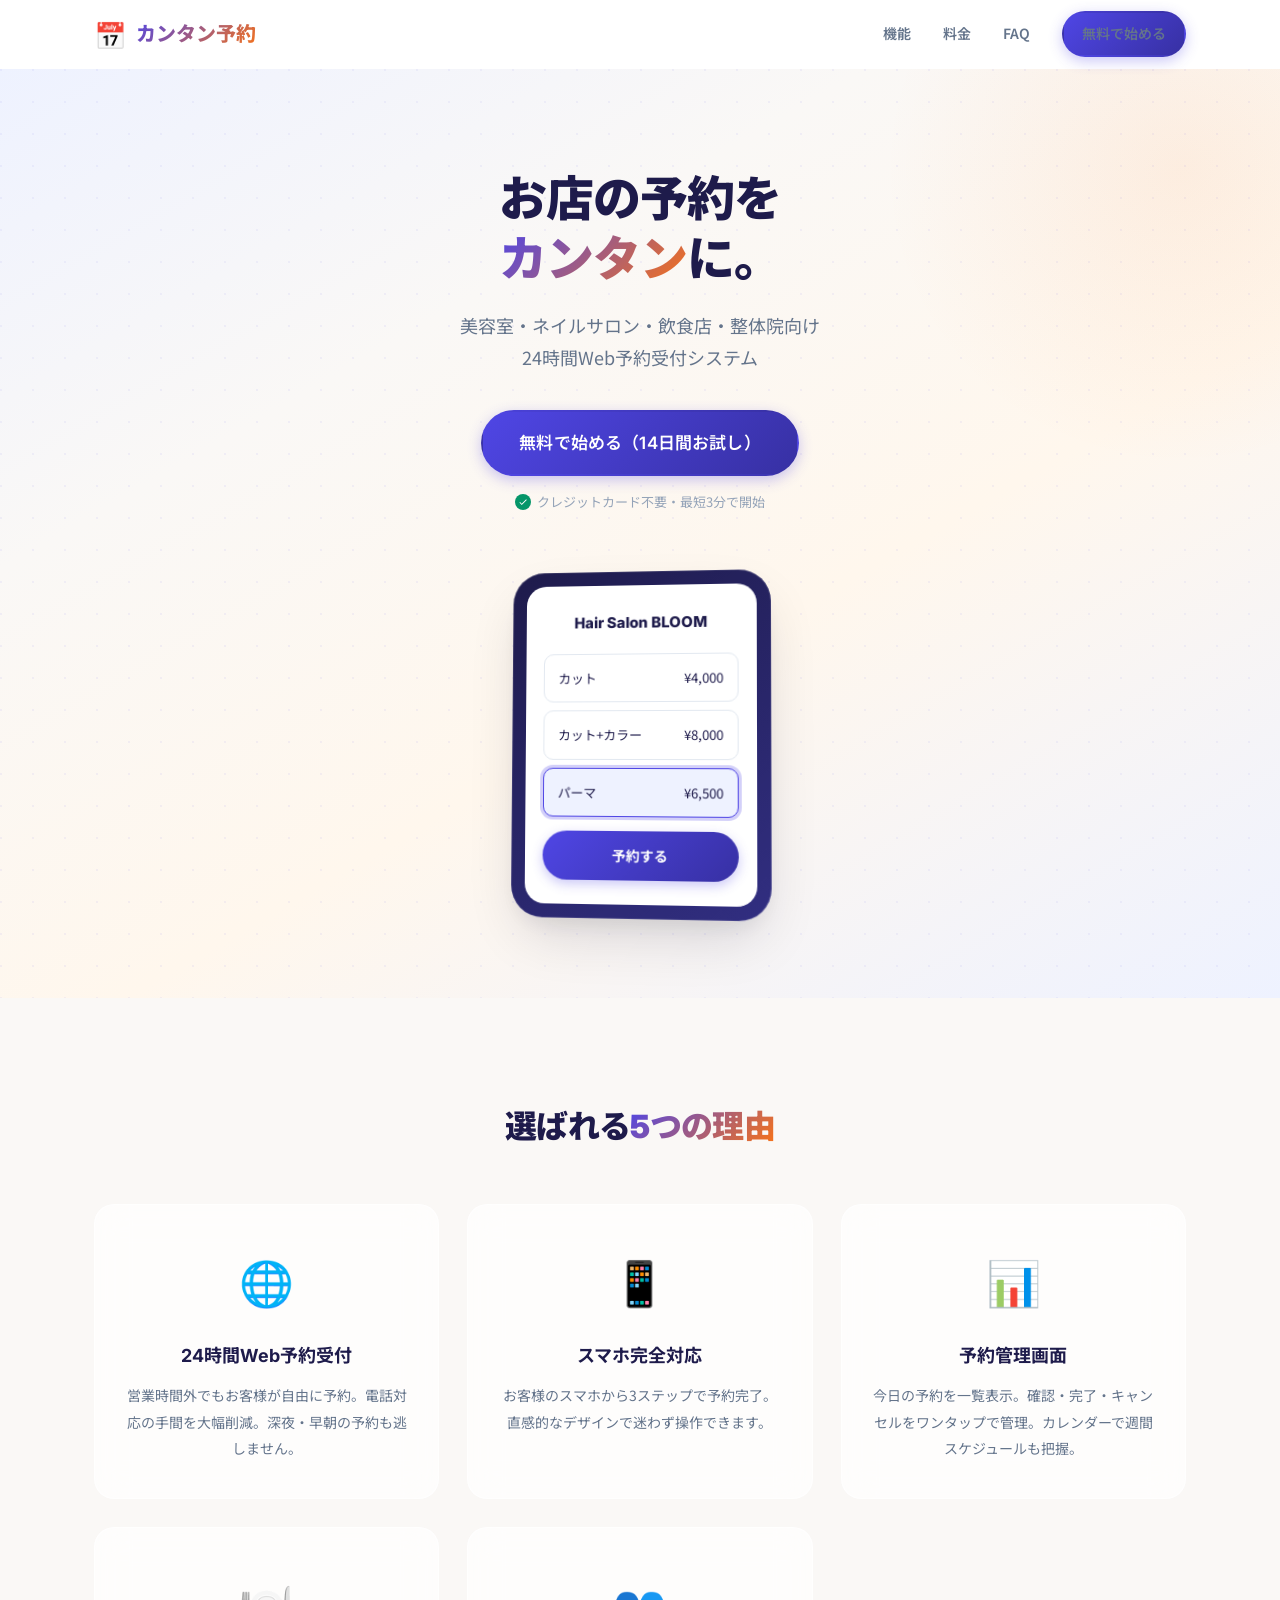
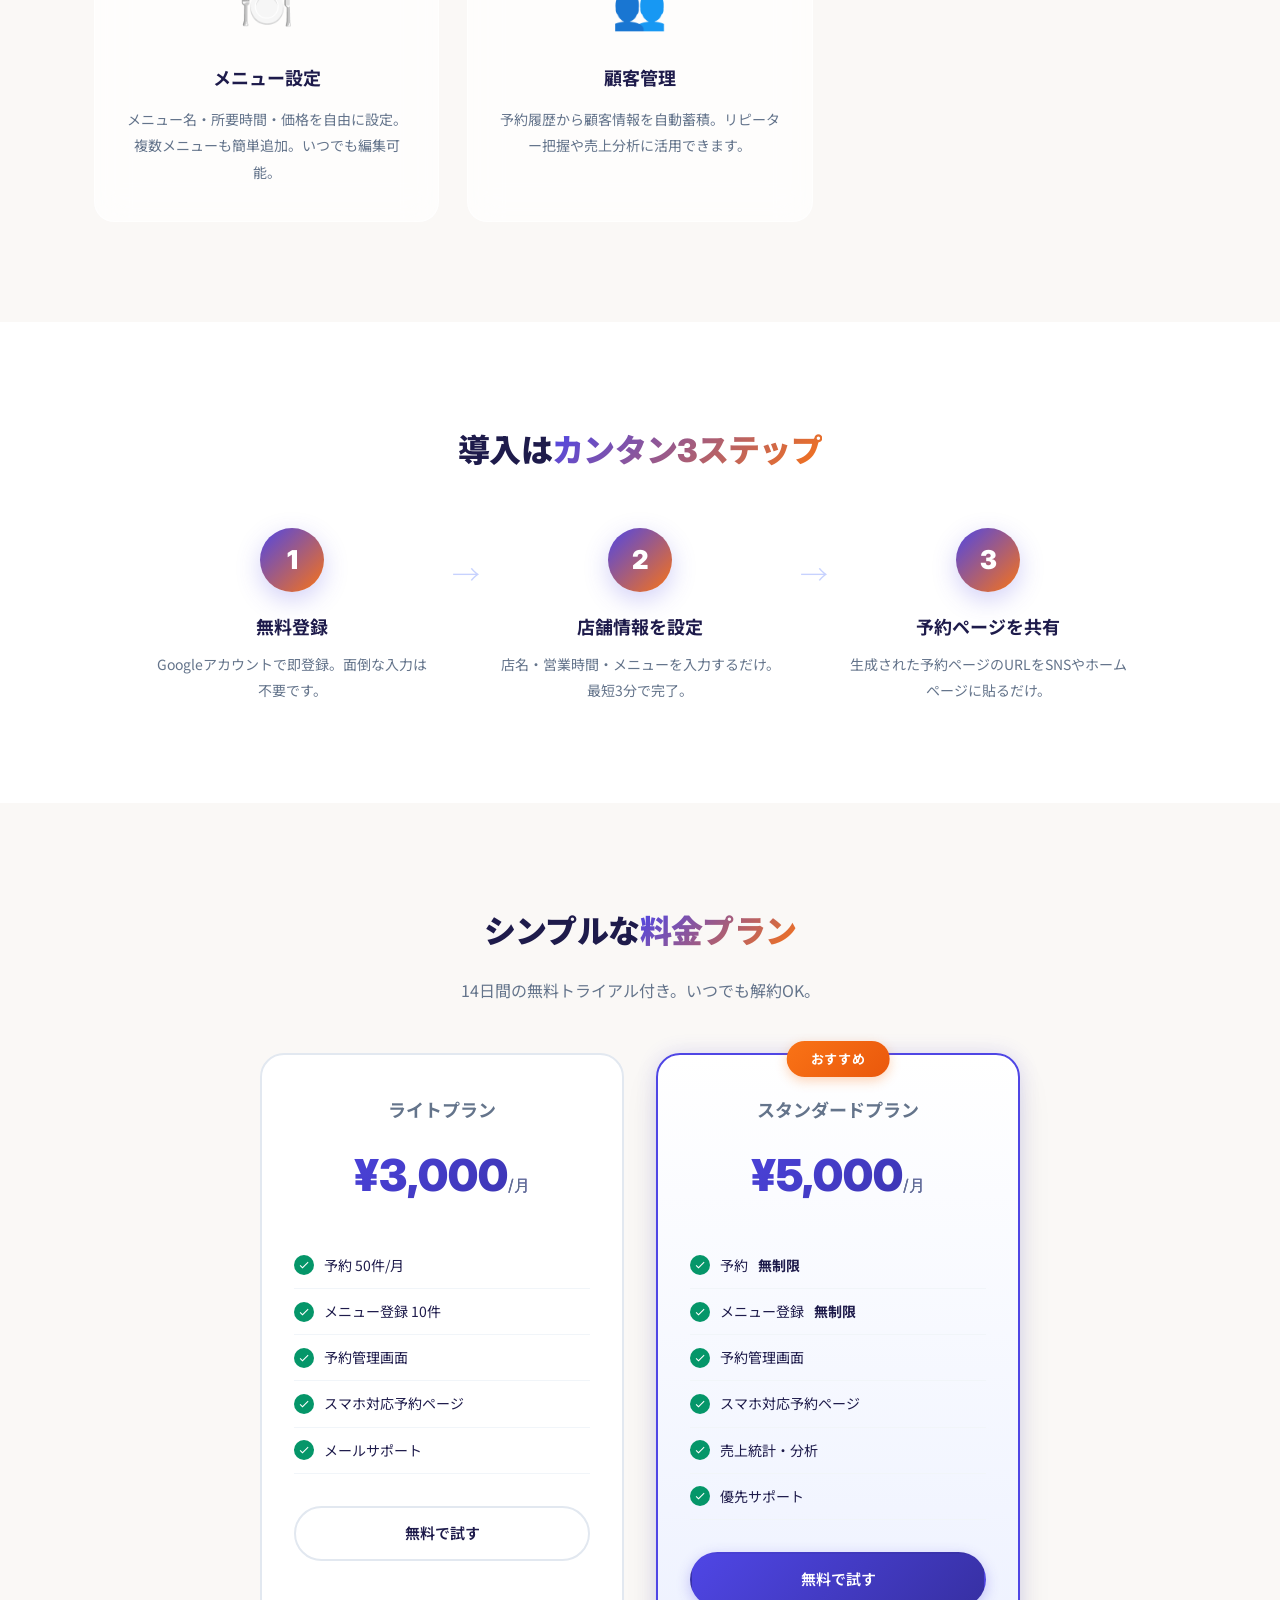
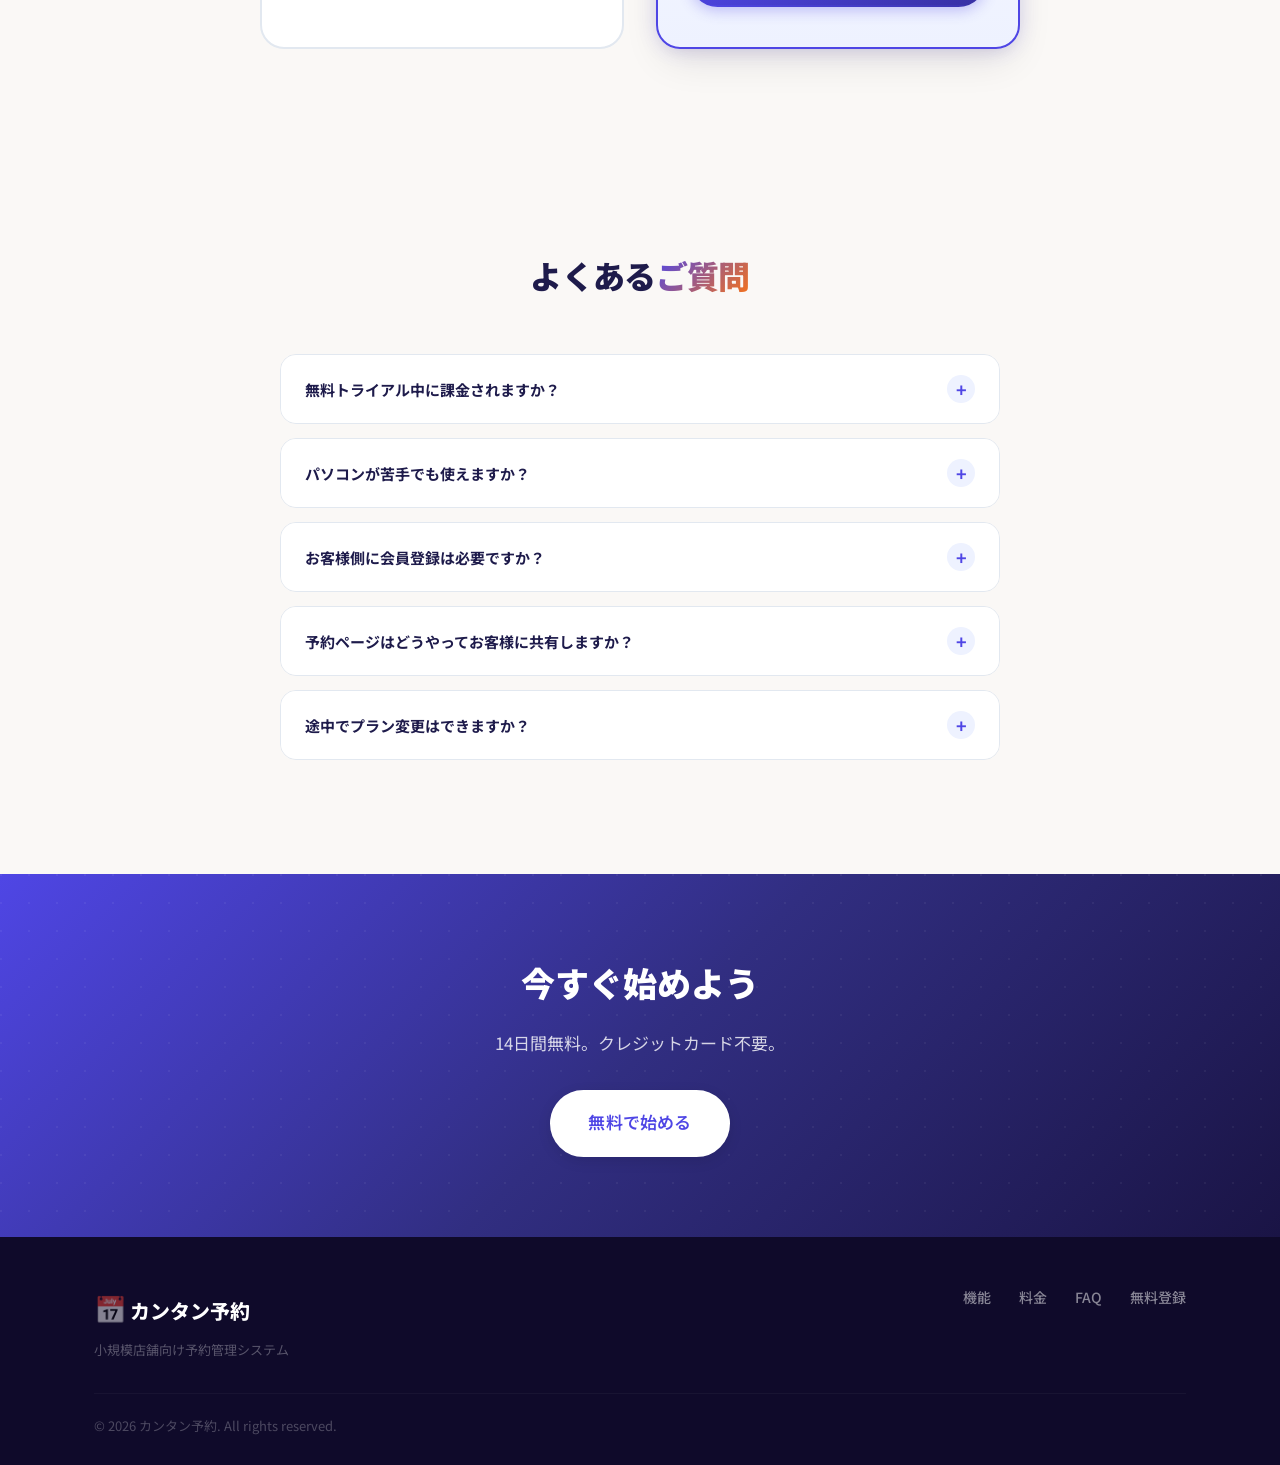
==== commit 2beb7dbe: "Remove fake testimonials and fake stats - honest landing page Co-Authored-By: Claude Opus 4.6 (1M co" ====
--- a/index.html
+++ b/index.html
@@ -63,26 +63,6 @@
     </div>
   </section>
 
-  <!-- Trust bar -->
-  <section class="trust-bar">
-    <div class="container">
-      <div class="trust-items">
-        <div class="trust-item">
-          <span class="trust-number">500+</span>
-          <span class="trust-label">導入店舗</span>
-        </div>
-        <div class="trust-item">
-          <span class="trust-number">50,000+</span>
-          <span class="trust-label">月間予約件数</span>
-        </div>
-        <div class="trust-item">
-          <span class="trust-number">98%</span>
-          <span class="trust-label">継続率</span>
-        </div>
-      </div>
-    </div>
-  </section>
-
   <!-- Features -->
   <section class="features" id="features">
     <div class="container">
@@ -174,39 +154,6 @@
             <li>優先サポート</li>
           </ul>
           <a href="register.html" class="btn btn-primary btn-block">無料で試す</a>
-        </div>
-      </div>
-    </div>
-  </section>
-
-  <!-- Testimonials -->
-  <section class="testimonials">
-    <div class="container">
-      <h2 class="section-title">ご利用中の<span class="highlight">お客様の声</span></h2>
-      <div class="testimonials-grid">
-        <div class="testimonial-card">
-          <div class="testimonial-stars">★★★★★</div>
-          <p class="testimonial-text">「電話予約の対応が減って、施術に集中できるようになりました。お客様からも"ネットで予約できて便利"と好評です。」</p>
-          <div class="testimonial-author">
-            <strong>Hair Salon BLOOM</strong>
-            <span>美容室 / 東京都</span>
-          </div>
-        </div>
-        <div class="testimonial-card">
-          <div class="testimonial-stars">★★★★★</div>
-          <p class="testimonial-text">「導入が本当にカンタンでした。ITが苦手な私でも3分で設定完了。予約の取りこぼしがなくなり、売上が15%アップしました。」</p>
-          <div class="testimonial-author">
-            <strong>Nail Room Coco</strong>
-            <span>ネイルサロン / 大阪府</span>
-          </div>
-        </div>
-        <div class="testimonial-card">
-          <div class="testimonial-stars">★★★★★</div>
-          <p class="testimonial-text">「深夜にスマホから予約するお客様が想像以上に多かった。24時間受付のおかげで新規顧客が増えています。」</p>
-          <div class="testimonial-author">
-            <strong>整体院やすらぎ</strong>
-            <span>整体院 / 福岡県</span>
-          </div>
         </div>
       </div>
     </div>
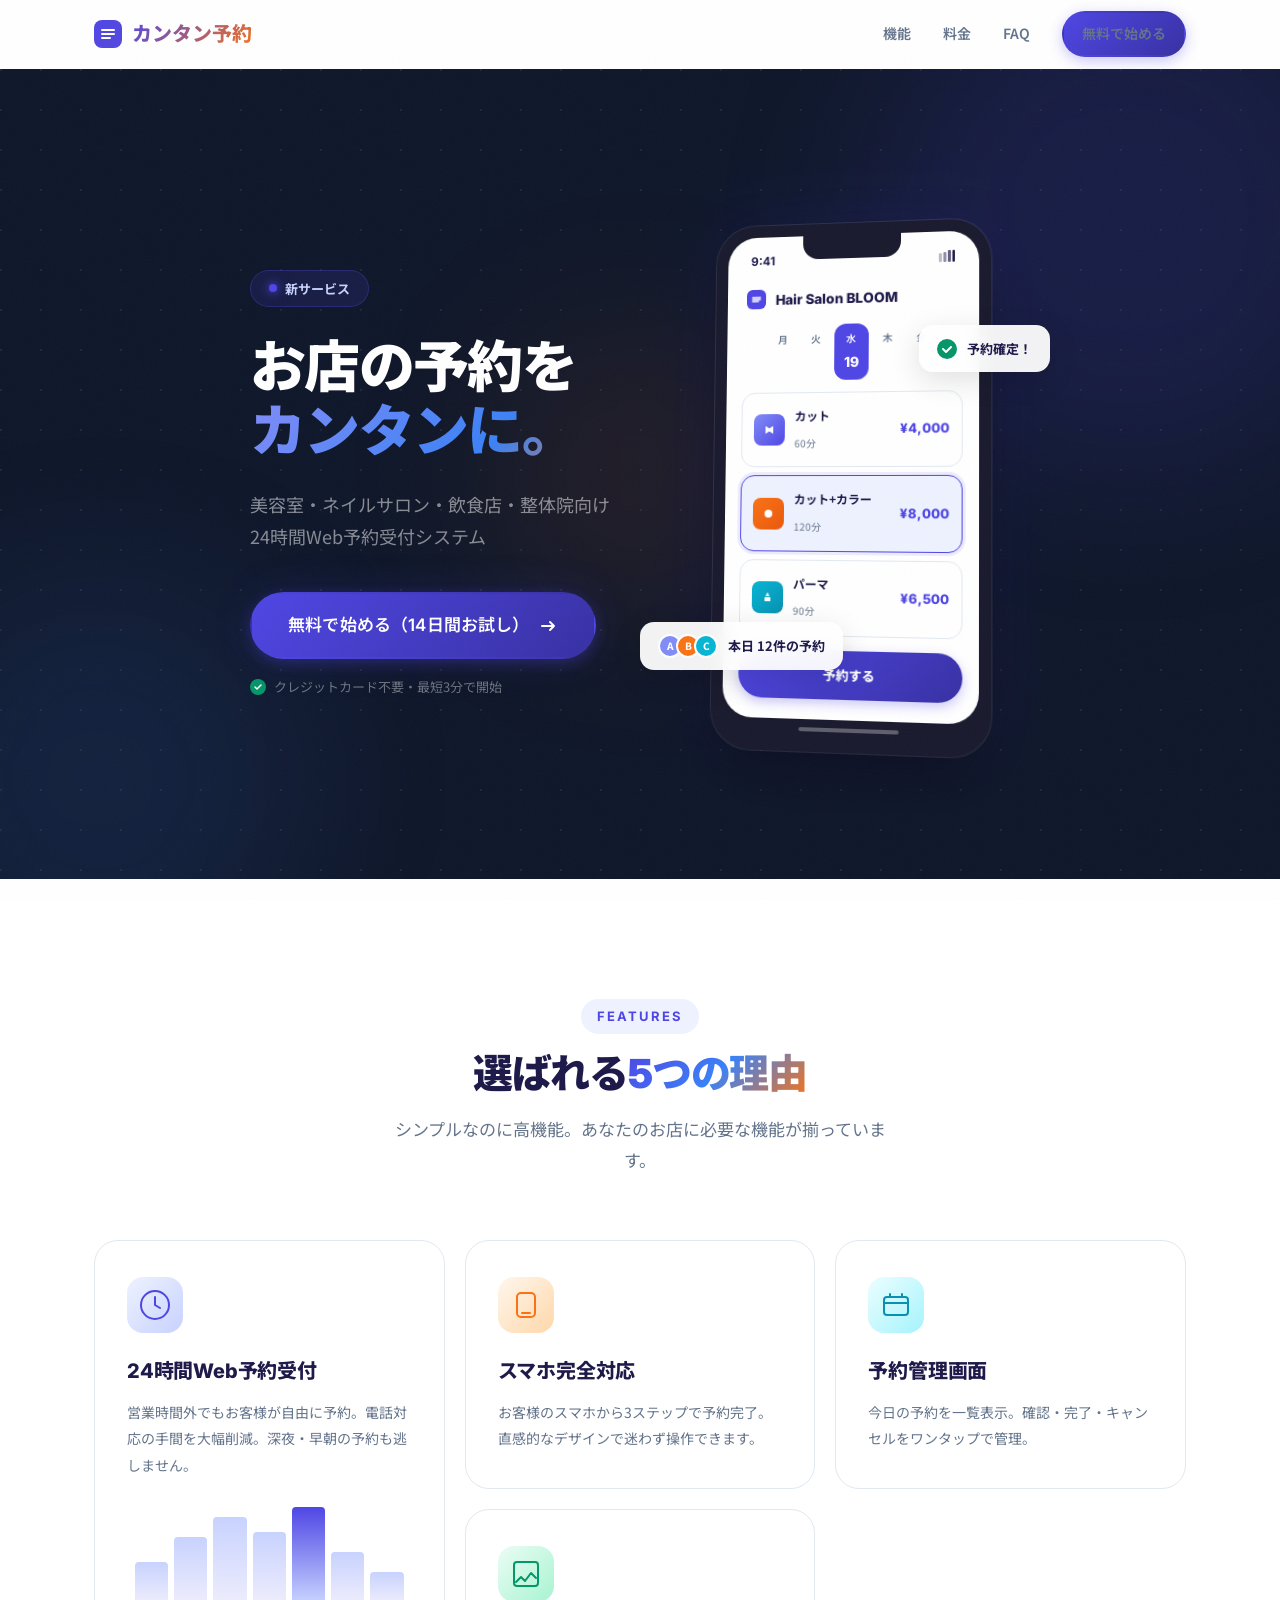
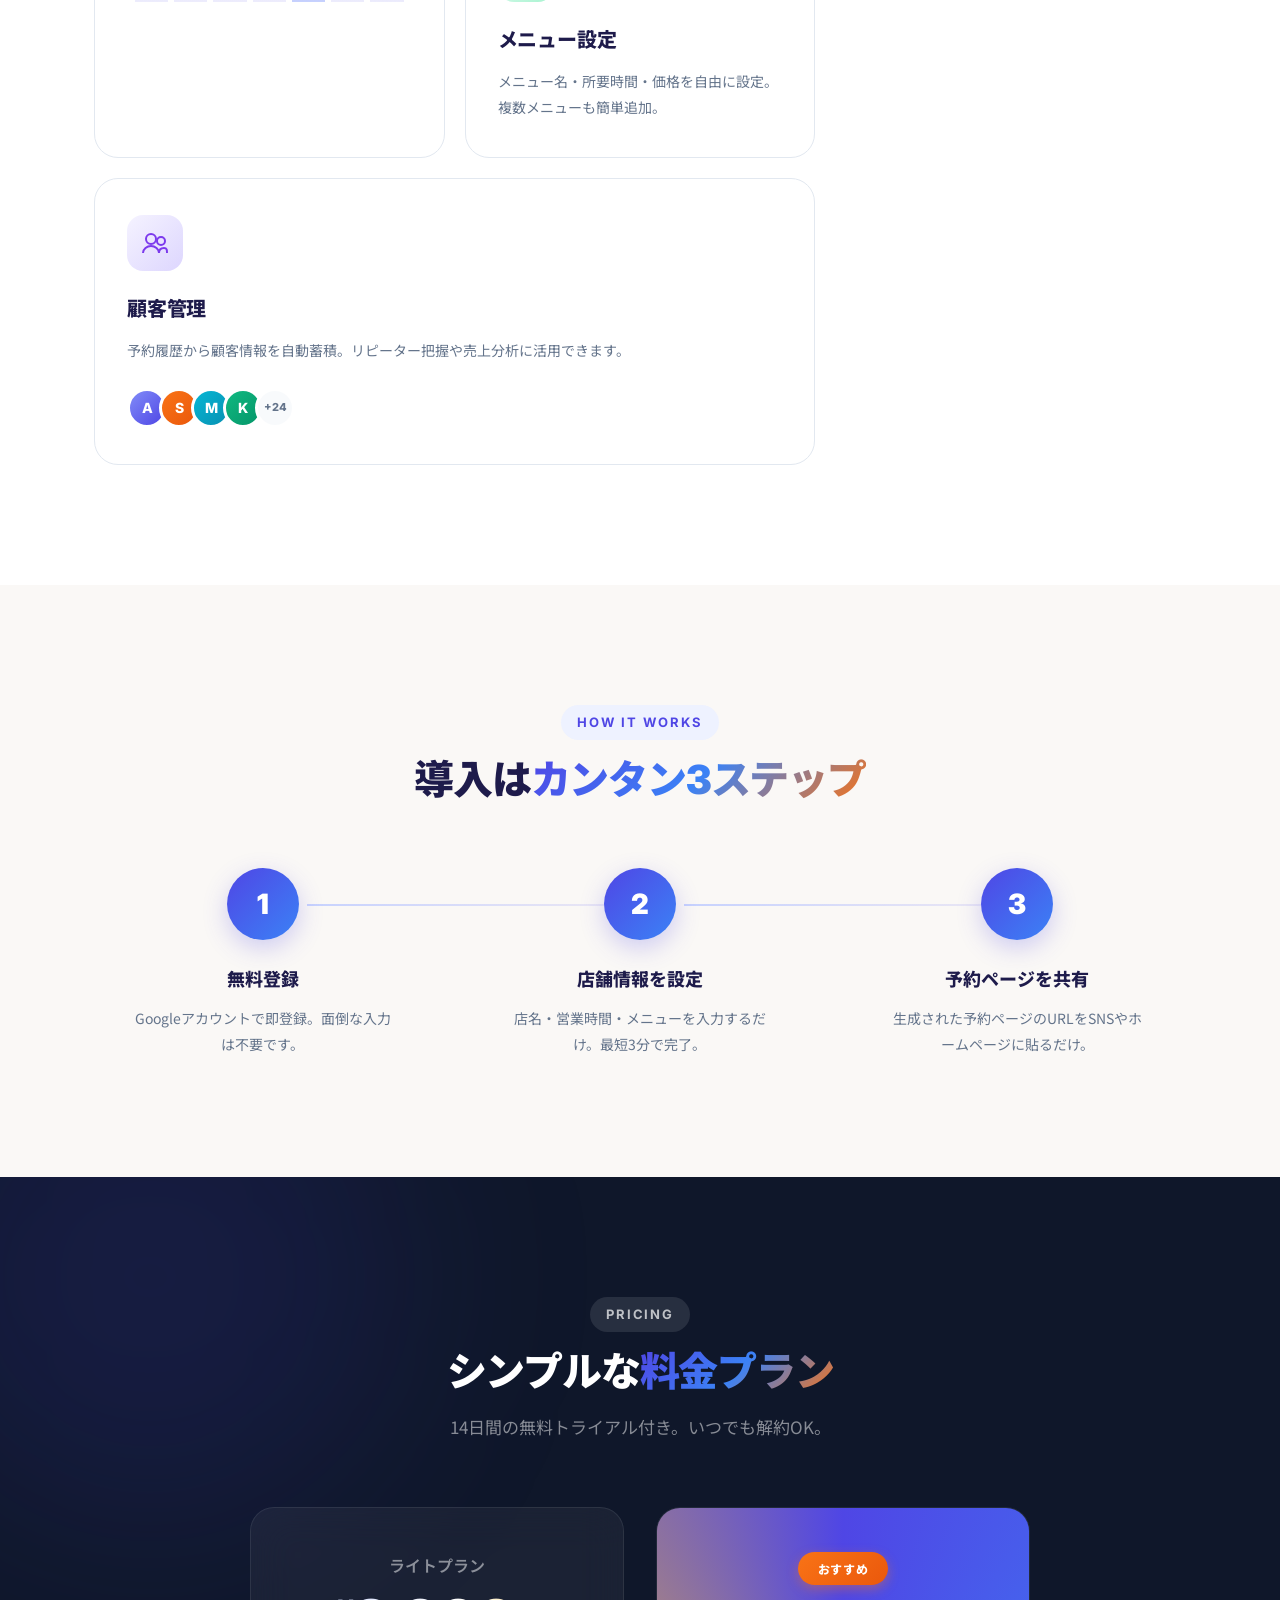
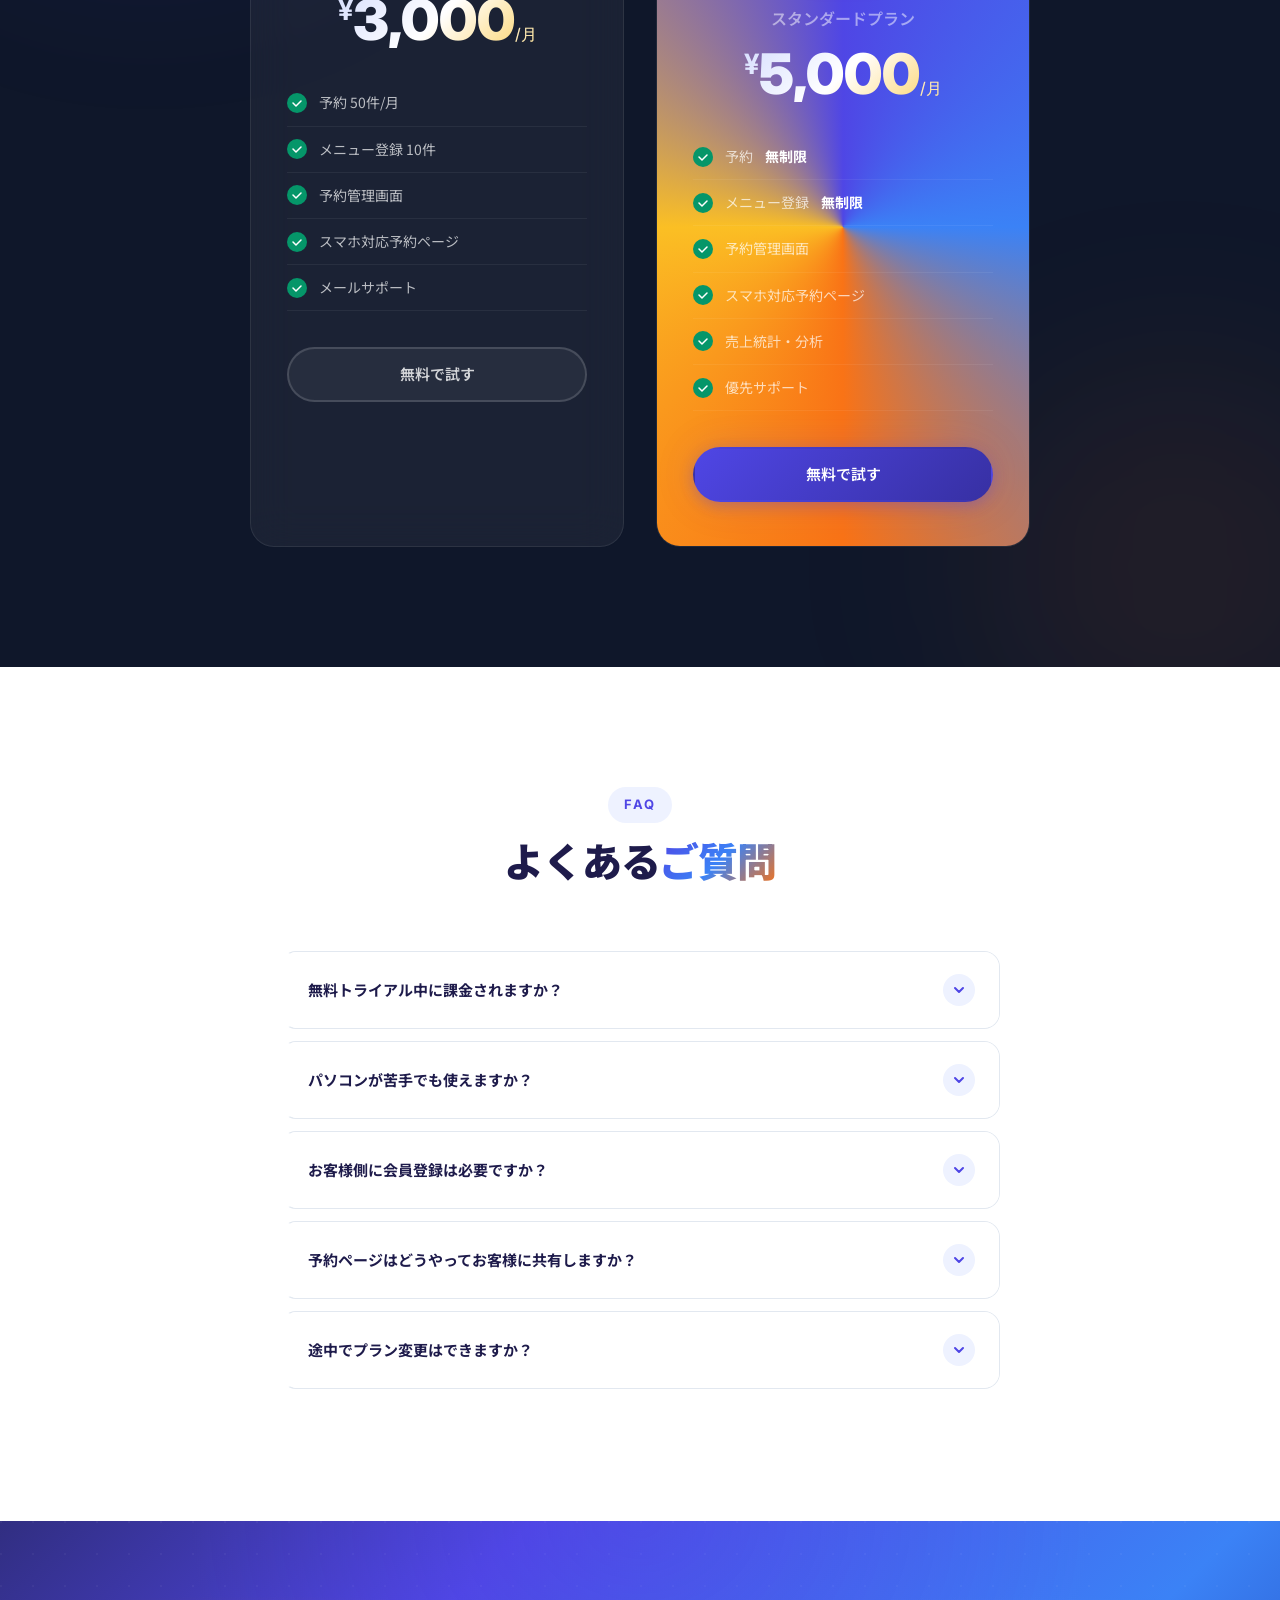
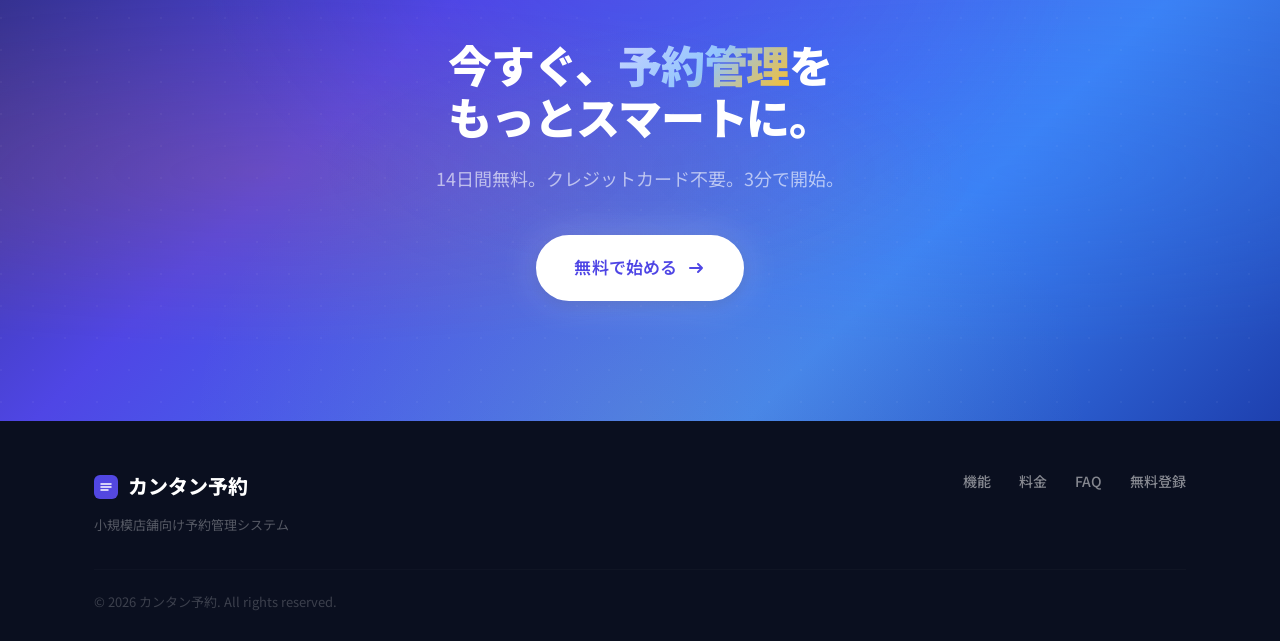
==== commit 51e99a55: "Stunning landing page redesign - premium SaaS quality Co-Authored-By: Claude Opus 4.6 (1M context) <" ====
--- a/index.html
+++ b/index.html
@@ -15,11 +15,20 @@
   <script async src="https://pagead2.googlesyndication.com/pagead/js/adsbygoogle.js?client=ca-pub-6327505164684489" crossorigin="anonymous"></script>
 </head>
 <body>
+  <!-- Noise texture overlay -->
+  <div class="grain-overlay"></div>
+
   <!-- Header -->
   <header class="header">
     <div class="container header-inner">
       <div class="logo">
-        <span class="logo-icon">📅</span>
+        <span class="logo-icon">
+          <svg width="28" height="28" viewBox="0 0 28 28" fill="none">
+            <rect width="28" height="28" rx="8" fill="url(#logo-grad)"/>
+            <path d="M8 10h12M8 14h12M8 18h8" stroke="white" stroke-width="2" stroke-linecap="round"/>
+            <defs><linearGradient id="logo-grad" x1="0" y1="0" x2="28" y2="28"><stop stop-color="#4f46e5"/><stop offset="1" stop-color="#f97316"/></linearGradient></defs>
+          </svg>
+        </span>
         <span class="logo-text">カンタン予約</span>
       </div>
       <nav class="header-nav">
@@ -42,56 +51,175 @@
 
   <!-- Hero -->
   <section class="hero">
-    <div class="container">
-      <h1 class="hero-title">お店の予約を<br><span class="highlight">カンタン</span>に。</h1>
-      <p class="hero-subtitle">美容室・ネイルサロン・飲食店・整体院向け<br>24時間Web予約受付システム</p>
-      <div class="hero-cta">
-        <a href="register.html" class="btn btn-primary btn-lg">無料で始める（14日間お試し）</a>
-        <p class="hero-note">クレジットカード不要・最短3分で開始</p>
+    <div class="hero-bg">
+      <div class="hero-grid-dots"></div>
+      <div class="hero-glow hero-glow--1"></div>
+      <div class="hero-glow hero-glow--2"></div>
+      <div class="hero-glow hero-glow--3"></div>
+    </div>
+    <div class="container hero-container">
+      <div class="hero-content">
+        <div class="hero-badge">
+          <span class="hero-badge-dot"></span>
+          新サービス
+        </div>
+        <h1 class="hero-title">
+          お店の予約を<br>
+          <span class="hero-title-gradient">カンタンに。</span>
+        </h1>
+        <p class="hero-subtitle">美容室・ネイルサロン・飲食店・整体院向け<br>24時間Web予約受付システム</p>
+        <div class="hero-cta">
+          <a href="register.html" class="btn btn-primary btn-lg btn-glow">
+            無料で始める（14日間お試し）
+            <svg width="20" height="20" viewBox="0 0 20 20" fill="none"><path d="M4 10h12m0 0l-4-4m4 4l-4 4" stroke="currentColor" stroke-width="2" stroke-linecap="round" stroke-linejoin="round"/></svg>
+          </a>
+          <p class="hero-note">
+            <svg width="16" height="16" viewBox="0 0 16 16" fill="none"><circle cx="8" cy="8" r="8" fill="#059669"/><path d="M5 8l2 2 4-4" stroke="white" stroke-width="1.5" stroke-linecap="round" stroke-linejoin="round"/></svg>
+            クレジットカード不要・最短3分で開始
+          </p>
+        </div>
       </div>
       <div class="hero-visual">
-        <div class="mock-phone">
-          <div class="mock-screen">
-            <div class="mock-header">Hair Salon BLOOM</div>
-            <div class="mock-item">カット <span>¥4,000</span></div>
-            <div class="mock-item">カット+カラー <span>¥8,000</span></div>
-            <div class="mock-item active">パーマ <span>¥6,500</span></div>
-            <div class="mock-btn">予約する</div>
-          </div>
-        </div>
-      </div>
-    </div>
-  </section>
-
-  <!-- Features -->
+        <div class="phone-mockup">
+          <div class="phone-notch"></div>
+          <div class="phone-screen">
+            <div class="phone-status-bar">
+              <span>9:41</span>
+              <span class="phone-status-icons">
+                <svg width="16" height="12" viewBox="0 0 16 12" fill="currentColor"><rect x="0" y="3" width="3" height="9" rx="1" opacity=".3"/><rect x="4.5" y="2" width="3" height="10" rx="1" opacity=".5"/><rect x="9" y="0" width="3" height="12" rx="1" opacity=".7"/><rect x="13.5" y="0" width="2.5" height="12" rx="1"/></svg>
+              </span>
+            </div>
+            <div class="phone-app-header">
+              <div class="phone-app-logo">
+                <svg width="20" height="20" viewBox="0 0 20 20" fill="none"><rect width="20" height="20" rx="6" fill="#4f46e5"/><path d="M6 8h8M6 10h8M6 12h6" stroke="white" stroke-width="1.5" stroke-linecap="round"/></svg>
+              </div>
+              <span>Hair Salon BLOOM</span>
+            </div>
+            <div class="phone-date-strip">
+              <div class="phone-date">月</div>
+              <div class="phone-date">火</div>
+              <div class="phone-date active">水<span>19</span></div>
+              <div class="phone-date">木</div>
+              <div class="phone-date">金</div>
+            </div>
+            <div class="phone-menu-list">
+              <div class="phone-menu-item">
+                <div class="phone-menu-icon" style="background: linear-gradient(135deg, #818cf8, #4f46e5);">
+                  <svg width="16" height="16" viewBox="0 0 16 16" fill="white"><path d="M4 12V4l4 2.5L12 4v8l-4-2.5L4 12z"/></svg>
+                </div>
+                <div class="phone-menu-info">
+                  <strong>カット</strong>
+                  <span>60分</span>
+                </div>
+                <div class="phone-menu-price">¥4,000</div>
+              </div>
+              <div class="phone-menu-item selected">
+                <div class="phone-menu-icon" style="background: linear-gradient(135deg, #f97316, #ea580c);">
+                  <svg width="16" height="16" viewBox="0 0 16 16" fill="white"><circle cx="8" cy="8" r="4"/></svg>
+                </div>
+                <div class="phone-menu-info">
+                  <strong>カット+カラー</strong>
+                  <span>120分</span>
+                </div>
+                <div class="phone-menu-price">¥8,000</div>
+              </div>
+              <div class="phone-menu-item">
+                <div class="phone-menu-icon" style="background: linear-gradient(135deg, #06b6d4, #0891b2);">
+                  <svg width="16" height="16" viewBox="0 0 16 16" fill="white"><path d="M8 3l2 4h-4l2-4zm-3 5h6v4H5V8z"/></svg>
+                </div>
+                <div class="phone-menu-info">
+                  <strong>パーマ</strong>
+                  <span>90分</span>
+                </div>
+                <div class="phone-menu-price">¥6,500</div>
+              </div>
+            </div>
+            <div class="phone-book-btn">予約する</div>
+          </div>
+          <div class="phone-home-bar"></div>
+        </div>
+        <!-- Floating elements -->
+        <div class="floating-card floating-card--1 fade-in-element">
+          <svg width="20" height="20" viewBox="0 0 20 20" fill="none"><circle cx="10" cy="10" r="10" fill="#059669"/><path d="M6 10l3 3 5-5" stroke="white" stroke-width="2" stroke-linecap="round" stroke-linejoin="round"/></svg>
+          <span>予約確定！</span>
+        </div>
+        <div class="floating-card floating-card--2 fade-in-element">
+          <div class="floating-avatar-stack">
+            <div class="floating-avatar" style="background: #818cf8;">A</div>
+            <div class="floating-avatar" style="background: #f97316;">B</div>
+            <div class="floating-avatar" style="background: #06b6d4;">C</div>
+          </div>
+          <span>本日 12件の予約</span>
+        </div>
+      </div>
+    </div>
+  </section>
+
+  <!-- Features - Bento Grid -->
   <section class="features" id="features">
     <div class="container">
-      <h2 class="section-title">選ばれる<span class="highlight">5つの理由</span></h2>
-      <div class="features-grid">
-        <div class="feature-card">
-          <div class="feature-icon">🌐</div>
+      <div class="section-header fade-in-element">
+        <div class="section-label">FEATURES</div>
+        <h2 class="section-title">選ばれる<span class="gradient-text">5つの理由</span></h2>
+        <p class="section-subtitle">シンプルなのに高機能。あなたのお店に必要な機能が揃っています。</p>
+      </div>
+      <div class="bento-grid">
+        <div class="bento-card bento-card--large fade-in-element" data-accent="indigo">
+          <div class="bento-icon-wrap bento-icon--indigo">
+            <svg width="32" height="32" viewBox="0 0 32 32" fill="none"><circle cx="16" cy="16" r="14" stroke="currentColor" stroke-width="2"/><path d="M16 8v8l5 3" stroke="currentColor" stroke-width="2" stroke-linecap="round"/></svg>
+          </div>
           <h3>24時間Web予約受付</h3>
           <p>営業時間外でもお客様が自由に予約。電話対応の手間を大幅削減。深夜・早朝の予約も逃しません。</p>
-        </div>
-        <div class="feature-card">
-          <div class="feature-icon">📱</div>
+          <div class="bento-visual">
+            <div class="bento-chart">
+              <div class="bento-chart-bar" style="height: 40%;"></div>
+              <div class="bento-chart-bar" style="height: 65%;"></div>
+              <div class="bento-chart-bar" style="height: 85%;"></div>
+              <div class="bento-chart-bar" style="height: 70%;"></div>
+              <div class="bento-chart-bar active" style="height: 95%;"></div>
+              <div class="bento-chart-bar" style="height: 50%;"></div>
+              <div class="bento-chart-bar" style="height: 30%;"></div>
+            </div>
+          </div>
+        </div>
+        <div class="bento-card fade-in-element" data-accent="coral">
+          <div class="bento-icon-wrap bento-icon--coral">
+            <svg width="32" height="32" viewBox="0 0 32 32" fill="none"><rect x="7" y="4" width="18" height="24" rx="4" stroke="currentColor" stroke-width="2"/><line x1="12" y1="24" x2="20" y2="24" stroke="currentColor" stroke-width="2" stroke-linecap="round"/></svg>
+          </div>
           <h3>スマホ完全対応</h3>
           <p>お客様のスマホから3ステップで予約完了。直感的なデザインで迷わず操作できます。</p>
         </div>
-        <div class="feature-card">
-          <div class="feature-icon">📊</div>
+        <div class="bento-card fade-in-element" data-accent="cyan">
+          <div class="bento-icon-wrap bento-icon--cyan">
+            <svg width="32" height="32" viewBox="0 0 32 32" fill="none"><rect x="4" y="8" width="24" height="18" rx="3" stroke="currentColor" stroke-width="2"/><path d="M4 14h24M10 8V5M22 8V5" stroke="currentColor" stroke-width="2" stroke-linecap="round"/></svg>
+          </div>
           <h3>予約管理画面</h3>
-          <p>今日の予約を一覧表示。確認・完了・キャンセルをワンタップで管理。カレンダーで週間スケジュールも把握。</p>
-        </div>
-        <div class="feature-card">
-          <div class="feature-icon">🍽️</div>
+          <p>今日の予約を一覧表示。確認・完了・キャンセルをワンタップで管理。</p>
+        </div>
+        <div class="bento-card fade-in-element" data-accent="emerald">
+          <div class="bento-icon-wrap bento-icon--emerald">
+            <svg width="32" height="32" viewBox="0 0 32 32" fill="none"><path d="M6 24l5-5 4 4 6-8 5 5" stroke="currentColor" stroke-width="2" stroke-linecap="round" stroke-linejoin="round"/><rect x="4" y="4" width="24" height="24" rx="3" stroke="currentColor" stroke-width="2"/></svg>
+          </div>
           <h3>メニュー設定</h3>
-          <p>メニュー名・所要時間・価格を自由に設定。複数メニューも簡単追加。いつでも編集可能。</p>
-        </div>
-        <div class="feature-card">
-          <div class="feature-icon">👥</div>
+          <p>メニュー名・所要時間・価格を自由に設定。複数メニューも簡単追加。</p>
+        </div>
+        <div class="bento-card bento-card--wide fade-in-element" data-accent="violet">
+          <div class="bento-icon-wrap bento-icon--violet">
+            <svg width="32" height="32" viewBox="0 0 32 32" fill="none"><circle cx="12" cy="12" r="5" stroke="currentColor" stroke-width="2"/><circle cx="22" cy="14" r="4" stroke="currentColor" stroke-width="2"/><path d="M4 26c0-4 4-7 8-7s8 3 8 7" stroke="currentColor" stroke-width="2"/><path d="M20 26c0-3 2-5 5-5s3 2 3 5" stroke="currentColor" stroke-width="2"/></svg>
+          </div>
           <h3>顧客管理</h3>
           <p>予約履歴から顧客情報を自動蓄積。リピーター把握や売上分析に活用できます。</p>
+          <div class="bento-visual">
+            <div class="bento-avatars">
+              <div class="bento-avatar-row">
+                <div class="bento-avatar" style="background: linear-gradient(135deg, #818cf8, #4f46e5);">A</div>
+                <div class="bento-avatar" style="background: linear-gradient(135deg, #f97316, #ea580c);">S</div>
+                <div class="bento-avatar" style="background: linear-gradient(135deg, #06b6d4, #0891b2);">M</div>
+                <div class="bento-avatar" style="background: linear-gradient(135deg, #10b981, #059669);">K</div>
+                <div class="bento-avatar bento-avatar--more">+24</div>
+              </div>
+            </div>
+          </div>
         </div>
       </div>
     </div>
@@ -100,21 +228,24 @@
   <!-- How it works -->
   <section class="how-it-works">
     <div class="container">
-      <h2 class="section-title">導入は<span class="highlight">カンタン3ステップ</span></h2>
+      <div class="section-header fade-in-element">
+        <div class="section-label">HOW IT WORKS</div>
+        <h2 class="section-title">導入は<span class="gradient-text">カンタン3ステップ</span></h2>
+      </div>
       <div class="steps">
-        <div class="step">
+        <div class="step fade-in-element">
           <div class="step-number">1</div>
+          <div class="step-line"></div>
           <h3>無料登録</h3>
           <p>Googleアカウントで即登録。面倒な入力は不要です。</p>
         </div>
-        <div class="step-arrow">→</div>
-        <div class="step">
+        <div class="step fade-in-element">
           <div class="step-number">2</div>
+          <div class="step-line"></div>
           <h3>店舗情報を設定</h3>
           <p>店名・営業時間・メニューを入力するだけ。最短3分で完了。</p>
         </div>
-        <div class="step-arrow">→</div>
-        <div class="step">
+        <div class="step fade-in-element">
           <div class="step-number">3</div>
           <h3>予約ページを共有</h3>
           <p>生成された予約ページのURLをSNSやホームページに貼るだけ。</p>
@@ -125,35 +256,76 @@
 
   <!-- Pricing -->
   <section class="pricing" id="pricing">
+    <div class="pricing-bg">
+      <div class="pricing-glow pricing-glow--1"></div>
+      <div class="pricing-glow pricing-glow--2"></div>
+    </div>
     <div class="container">
-      <h2 class="section-title">シンプルな<span class="highlight">料金プラン</span></h2>
-      <p class="section-subtitle">14日間の無料トライアル付き。いつでも解約OK。</p>
+      <div class="section-header fade-in-element">
+        <div class="section-label section-label--light">PRICING</div>
+        <h2 class="section-title section-title--light">シンプルな<span class="gradient-text">料金プラン</span></h2>
+        <p class="section-subtitle section-subtitle--light">14日間の無料トライアル付き。いつでも解約OK。</p>
+      </div>
       <div class="pricing-grid">
-        <div class="pricing-card">
+        <div class="pricing-card glass-card fade-in-element">
           <div class="pricing-name">ライトプラン</div>
-          <div class="pricing-price">¥3,000<span>/月</span></div>
+          <div class="pricing-price"><span class="pricing-currency">¥</span>3,000<span class="pricing-period">/月</span></div>
           <ul class="pricing-features">
-            <li>予約 50件/月</li>
-            <li>メニュー登録 10件</li>
-            <li>予約管理画面</li>
-            <li>スマホ対応予約ページ</li>
-            <li>メールサポート</li>
+            <li>
+              <svg width="20" height="20" viewBox="0 0 20 20" fill="none"><circle cx="10" cy="10" r="10" fill="#059669"/><path d="M6 10l3 3 5-5" stroke="white" stroke-width="1.5" stroke-linecap="round" stroke-linejoin="round"/></svg>
+              予約 50件/月
+            </li>
+            <li>
+              <svg width="20" height="20" viewBox="0 0 20 20" fill="none"><circle cx="10" cy="10" r="10" fill="#059669"/><path d="M6 10l3 3 5-5" stroke="white" stroke-width="1.5" stroke-linecap="round" stroke-linejoin="round"/></svg>
+              メニュー登録 10件
+            </li>
+            <li>
+              <svg width="20" height="20" viewBox="0 0 20 20" fill="none"><circle cx="10" cy="10" r="10" fill="#059669"/><path d="M6 10l3 3 5-5" stroke="white" stroke-width="1.5" stroke-linecap="round" stroke-linejoin="round"/></svg>
+              予約管理画面
+            </li>
+            <li>
+              <svg width="20" height="20" viewBox="0 0 20 20" fill="none"><circle cx="10" cy="10" r="10" fill="#059669"/><path d="M6 10l3 3 5-5" stroke="white" stroke-width="1.5" stroke-linecap="round" stroke-linejoin="round"/></svg>
+              スマホ対応予約ページ
+            </li>
+            <li>
+              <svg width="20" height="20" viewBox="0 0 20 20" fill="none"><circle cx="10" cy="10" r="10" fill="#059669"/><path d="M6 10l3 3 5-5" stroke="white" stroke-width="1.5" stroke-linecap="round" stroke-linejoin="round"/></svg>
+              メールサポート
+            </li>
           </ul>
-          <a href="register.html" class="btn btn-outline btn-block">無料で試す</a>
-        </div>
-        <div class="pricing-card popular">
+          <a href="register.html" class="btn btn-outline-light btn-block">無料で試す</a>
+        </div>
+        <div class="pricing-card glass-card pricing-card--popular fade-in-element">
+          <div class="pricing-popular-border"></div>
           <div class="pricing-badge">おすすめ</div>
           <div class="pricing-name">スタンダードプラン</div>
-          <div class="pricing-price">¥5,000<span>/月</span></div>
+          <div class="pricing-price"><span class="pricing-currency">¥</span>5,000<span class="pricing-period">/月</span></div>
           <ul class="pricing-features">
-            <li>予約 <strong>無制限</strong></li>
-            <li>メニュー登録 <strong>無制限</strong></li>
-            <li>予約管理画面</li>
-            <li>スマホ対応予約ページ</li>
-            <li>売上統計・分析</li>
-            <li>優先サポート</li>
+            <li>
+              <svg width="20" height="20" viewBox="0 0 20 20" fill="none"><circle cx="10" cy="10" r="10" fill="#059669"/><path d="M6 10l3 3 5-5" stroke="white" stroke-width="1.5" stroke-linecap="round" stroke-linejoin="round"/></svg>
+              予約 <strong>無制限</strong>
+            </li>
+            <li>
+              <svg width="20" height="20" viewBox="0 0 20 20" fill="none"><circle cx="10" cy="10" r="10" fill="#059669"/><path d="M6 10l3 3 5-5" stroke="white" stroke-width="1.5" stroke-linecap="round" stroke-linejoin="round"/></svg>
+              メニュー登録 <strong>無制限</strong>
+            </li>
+            <li>
+              <svg width="20" height="20" viewBox="0 0 20 20" fill="none"><circle cx="10" cy="10" r="10" fill="#059669"/><path d="M6 10l3 3 5-5" stroke="white" stroke-width="1.5" stroke-linecap="round" stroke-linejoin="round"/></svg>
+              予約管理画面
+            </li>
+            <li>
+              <svg width="20" height="20" viewBox="0 0 20 20" fill="none"><circle cx="10" cy="10" r="10" fill="#059669"/><path d="M6 10l3 3 5-5" stroke="white" stroke-width="1.5" stroke-linecap="round" stroke-linejoin="round"/></svg>
+              スマホ対応予約ページ
+            </li>
+            <li>
+              <svg width="20" height="20" viewBox="0 0 20 20" fill="none"><circle cx="10" cy="10" r="10" fill="#059669"/><path d="M6 10l3 3 5-5" stroke="white" stroke-width="1.5" stroke-linecap="round" stroke-linejoin="round"/></svg>
+              売上統計・分析
+            </li>
+            <li>
+              <svg width="20" height="20" viewBox="0 0 20 20" fill="none"><circle cx="10" cy="10" r="10" fill="#059669"/><path d="M6 10l3 3 5-5" stroke="white" stroke-width="1.5" stroke-linecap="round" stroke-linejoin="round"/></svg>
+              優先サポート
+            </li>
           </ul>
-          <a href="register.html" class="btn btn-primary btn-block">無料で試す</a>
+          <a href="register.html" class="btn btn-primary btn-block btn-glow">無料で試す</a>
         </div>
       </div>
     </div>
@@ -162,48 +334,61 @@
   <!-- FAQ -->
   <section class="faq" id="faq">
     <div class="container">
-      <h2 class="section-title">よくある<span class="highlight">ご質問</span></h2>
+      <div class="section-header fade-in-element">
+        <div class="section-label">FAQ</div>
+        <h2 class="section-title">よくある<span class="gradient-text">ご質問</span></h2>
+      </div>
       <div class="faq-list">
-        <div class="faq-item">
+        <div class="faq-item fade-in-element">
           <button class="faq-question" onclick="this.parentElement.classList.toggle('open')">
             無料トライアル中に課金されますか？
-            <span class="faq-toggle">+</span>
+            <span class="faq-toggle">
+              <svg width="16" height="16" viewBox="0 0 16 16" fill="none"><path d="M4 6l4 4 4-4" stroke="currentColor" stroke-width="2" stroke-linecap="round" stroke-linejoin="round"/></svg>
+            </span>
           </button>
           <div class="faq-answer">
             <p>いいえ。14日間は完全無料でご利用いただけます。トライアル終了前にお知らせメールをお送りしますので、不要な場合はそのまま解約できます。クレジットカードの登録も不要です。</p>
           </div>
         </div>
-        <div class="faq-item">
+        <div class="faq-item fade-in-element">
           <button class="faq-question" onclick="this.parentElement.classList.toggle('open')">
             パソコンが苦手でも使えますか？
-            <span class="faq-toggle">+</span>
+            <span class="faq-toggle">
+              <svg width="16" height="16" viewBox="0 0 16 16" fill="none"><path d="M4 6l4 4 4-4" stroke="currentColor" stroke-width="2" stroke-linecap="round" stroke-linejoin="round"/></svg>
+            </span>
           </button>
           <div class="faq-answer">
             <p>はい、スマホだけで全ての操作が可能です。Googleアカウントで登録後、店舗情報を入力するだけ。複雑な設定は一切ありません。</p>
           </div>
         </div>
-        <div class="faq-item">
+        <div class="faq-item fade-in-element">
           <button class="faq-question" onclick="this.parentElement.classList.toggle('open')">
             お客様側に会員登録は必要ですか？
-            <span class="faq-toggle">+</span>
+            <span class="faq-toggle">
+              <svg width="16" height="16" viewBox="0 0 16 16" fill="none"><path d="M4 6l4 4 4-4" stroke="currentColor" stroke-width="2" stroke-linecap="round" stroke-linejoin="round"/></svg>
+            </span>
           </button>
           <div class="faq-answer">
             <p>不要です。お客様はお名前・電話番号・メールアドレスを入力するだけで予約できます。アプリのダウンロードも不要です。</p>
           </div>
         </div>
-        <div class="faq-item">
+        <div class="faq-item fade-in-element">
           <button class="faq-question" onclick="this.parentElement.classList.toggle('open')">
             予約ページはどうやってお客様に共有しますか？
-            <span class="faq-toggle">+</span>
+            <span class="faq-toggle">
+              <svg width="16" height="16" viewBox="0 0 16 16" fill="none"><path d="M4 6l4 4 4-4" stroke="currentColor" stroke-width="2" stroke-linecap="round" stroke-linejoin="round"/></svg>
+            </span>
           </button>
           <div class="faq-answer">
             <p>管理画面で表示される予約ページURLをコピーして、LINE・Instagram・ホームページなどに貼り付けるだけです。QRコードも自動生成されます。</p>
           </div>
         </div>
-        <div class="faq-item">
+        <div class="faq-item fade-in-element">
           <button class="faq-question" onclick="this.parentElement.classList.toggle('open')">
             途中でプラン変更はできますか？
-            <span class="faq-toggle">+</span>
+            <span class="faq-toggle">
+              <svg width="16" height="16" viewBox="0 0 16 16" fill="none"><path d="M4 6l4 4 4-4" stroke="currentColor" stroke-width="2" stroke-linecap="round" stroke-linejoin="round"/></svg>
+            </span>
           </button>
           <div class="faq-answer">
             <p>はい、いつでもプラン変更が可能です。アップグレードは即時反映、ダウングレードは次回更新日から適用されます。</p>
@@ -215,10 +400,14 @@
 
   <!-- CTA -->
   <section class="final-cta">
-    <div class="container">
-      <h2>今すぐ始めよう</h2>
-      <p>14日間無料。クレジットカード不要。</p>
-      <a href="register.html" class="btn btn-white btn-lg">無料で始める</a>
+    <div class="cta-mesh"></div>
+    <div class="container fade-in-element">
+      <h2 class="cta-title">今すぐ、<span class="gradient-text-light">予約管理</span>を<br>もっとスマートに。</h2>
+      <p class="cta-subtitle">14日間無料。クレジットカード不要。3分で開始。</p>
+      <a href="register.html" class="btn btn-white btn-lg btn-glow-white">
+        無料で始める
+        <svg width="20" height="20" viewBox="0 0 20 20" fill="none"><path d="M4 10h12m0 0l-4-4m4 4l-4 4" stroke="currentColor" stroke-width="2" stroke-linecap="round" stroke-linejoin="round"/></svg>
+      </a>
     </div>
   </section>
 
@@ -227,8 +416,12 @@
     <div class="container">
       <div class="footer-inner">
         <div class="footer-brand">
-          <span class="logo-icon">📅</span>
-          <span class="logo-text">カンタン予約</span>
+          <div class="logo">
+            <span class="logo-icon">
+              <svg width="24" height="24" viewBox="0 0 24 24" fill="none"><rect width="24" height="24" rx="6" fill="url(#footer-logo-grad)"/><path d="M7 9h10M7 12h10M7 15h7" stroke="white" stroke-width="1.5" stroke-linecap="round"/><defs><linearGradient id="footer-logo-grad" x1="0" y1="0" x2="24" y2="24"><stop stop-color="#4f46e5"/><stop offset="1" stop-color="#f97316"/></linearGradient></defs></svg>
+            </span>
+            <span class="logo-text">カンタン予約</span>
+          </div>
           <p>小規模店舗向け予約管理システム</p>
         </div>
         <div class="footer-links">
@@ -250,6 +443,7 @@
       this.classList.toggle('active');
       document.getElementById('mobileNav').classList.toggle('open');
     });
+
     // Smooth scroll
     document.querySelectorAll('a[href^="#"]').forEach(a => {
       a.addEventListener('click', function(e) {
@@ -262,6 +456,38 @@
         }
       });
     });
+
+    // Intersection Observer for fade-in animations
+    const observerOptions = {
+      threshold: 0.1,
+      rootMargin: '0px 0px -40px 0px'
+    };
+
+    const observer = new IntersectionObserver((entries) => {
+      entries.forEach(entry => {
+        if (entry.isIntersecting) {
+          entry.target.classList.add('is-visible');
+          observer.unobserve(entry.target);
+        }
+      });
+    }, observerOptions);
+
+    document.querySelectorAll('.fade-in-element').forEach(el => {
+      observer.observe(el);
+    });
+
+    // Header scroll effect
+    let lastScroll = 0;
+    window.addEventListener('scroll', () => {
+      const header = document.querySelector('.header');
+      const scrollTop = window.pageYOffset;
+      if (scrollTop > 50) {
+        header.classList.add('header--scrolled');
+      } else {
+        header.classList.remove('header--scrolled');
+      }
+      lastScroll = scrollTop;
+    });
   </script>
 </body>
 </html>
--- a/css/style.css
+++ b/css/style.css
@@ -1,7 +1,6 @@
 /* ============================================
-   カンタン予約 - Premium Design System
-   Sophisticated Indigo + Warm Coral Theme
-   Glass morphism, micro-animations, modern SaaS
+   カンタン予約 - Premium Landing Page
+   Stripe/Linear/Vercel-tier design
    ============================================ */
 
 @import url('https://fonts.googleapis.com/css2?family=Inter:wght@400;500;600;700;800;900&family=Noto+Sans+JP:wght@400;500;600;700;800;900&display=swap');
@@ -21,6 +20,9 @@
   --accent-light: #fed7aa;
   --accent-50: #fff7ed;
   --accent-glow: rgba(249, 115, 22, 0.2);
+
+  /* Electric Blue */
+  --electric: #3b82f6;
 
   /* Neutrals */
   --text: #1e1b4b;
@@ -33,7 +35,8 @@
   --bg: #ffffff;
   --bg-warm: #faf8f6;
   --bg-gray: #f8fafc;
-  --bg-dark: #0f0a2a;
+  --bg-dark: #0f172a;
+  --bg-dark-2: #1e293b;
   --bg-dark-card: #1a1445;
 
   /* Status */
@@ -98,6 +101,44 @@
   transition: color 0.2s var(--ease-out);
 }
 a:hover { color: var(--primary-dark); text-decoration: none; }
+
+/* ============================================
+   Grain/Noise Texture Overlay
+   ============================================ */
+.grain-overlay {
+  position: fixed;
+  inset: 0;
+  pointer-events: none;
+  z-index: 9999;
+  opacity: 0.03;
+  background-image: url("data:image/svg+xml,%3Csvg viewBox='0 0 256 256' xmlns='http://www.w3.org/2000/svg'%3E%3Cfilter id='noise'%3E%3CfeTurbulence type='fractalNoise' baseFrequency='0.9' numOctaves='4' stitchTiles='stitch'/%3E%3C/filter%3E%3Crect width='100%25' height='100%25' filter='url(%23noise)'/%3E%3C/svg%3E");
+  background-repeat: repeat;
+  background-size: 256px 256px;
+}
+
+/* ============================================
+   Fade-in Animations (IntersectionObserver)
+   ============================================ */
+.fade-in-element {
+  opacity: 0;
+  transform: translateY(30px);
+  transition: opacity 0.8s var(--ease-out), transform 0.8s var(--ease-out);
+}
+.fade-in-element.is-visible {
+  opacity: 1;
+  transform: translateY(0);
+}
+
+/* Stagger children */
+.bento-grid .fade-in-element:nth-child(2) { transition-delay: 0.1s; }
+.bento-grid .fade-in-element:nth-child(3) { transition-delay: 0.15s; }
+.bento-grid .fade-in-element:nth-child(4) { transition-delay: 0.2s; }
+.bento-grid .fade-in-element:nth-child(5) { transition-delay: 0.25s; }
+
+.faq-list .fade-in-element:nth-child(2) { transition-delay: 0.05s; }
+.faq-list .fade-in-element:nth-child(3) { transition-delay: 0.1s; }
+.faq-list .fade-in-element:nth-child(4) { transition-delay: 0.15s; }
+.faq-list .fade-in-element:nth-child(5) { transition-delay: 0.2s; }
 
 /* ============================================
    Buttons
@@ -121,15 +162,6 @@
   overflow: hidden;
 }
 
-.btn::before {
-  content: '';
-  position: absolute;
-  inset: 0;
-  border-radius: inherit;
-  opacity: 0;
-  transition: opacity 0.3s;
-}
-
 .btn-primary {
   background: linear-gradient(135deg, var(--primary) 0%, var(--primary-dark) 100%);
   color: white;
@@ -138,9 +170,17 @@
 .btn-primary:hover {
   transform: translateY(-2px);
   box-shadow: 0 8px 24px rgba(79, 70, 229, 0.4);
+  color: white;
   text-decoration: none;
 }
 .btn-primary:active { transform: translateY(0); }
+
+.btn-glow {
+  box-shadow: 0 4px 14px rgba(79, 70, 229, 0.3), 0 0 40px rgba(79, 70, 229, 0.15);
+}
+.btn-glow:hover {
+  box-shadow: 0 8px 24px rgba(79, 70, 229, 0.4), 0 0 60px rgba(79, 70, 229, 0.25);
+}
 
 .btn-outline {
   background: transparent;
@@ -154,6 +194,18 @@
   text-decoration: none;
 }
 
+.btn-outline-light {
+  background: rgba(255, 255, 255, 0.05);
+  border-color: rgba(255, 255, 255, 0.15);
+  color: rgba(255, 255, 255, 0.8);
+}
+.btn-outline-light:hover {
+  background: rgba(255, 255, 255, 0.1);
+  border-color: rgba(255, 255, 255, 0.3);
+  color: white;
+  text-decoration: none;
+}
+
 .btn-white {
   background: white;
   color: var(--primary);
@@ -163,7 +215,15 @@
 .btn-white:hover {
   transform: translateY(-2px);
   box-shadow: 0 8px 24px rgba(0, 0, 0, 0.15);
+  color: var(--primary);
   text-decoration: none;
+}
+
+.btn-glow-white {
+  box-shadow: 0 4px 14px rgba(0,0,0,0.1), 0 0 40px rgba(255,255,255,0.2);
+}
+.btn-glow-white:hover {
+  box-shadow: 0 8px 24px rgba(0,0,0,0.15), 0 0 60px rgba(255,255,255,0.3);
 }
 
 .btn-danger {
@@ -201,13 +261,20 @@
    Header
    ============================================ */
 .header {
-  background: var(--glass-bg);
-  backdrop-filter: var(--glass-blur);
-  -webkit-backdrop-filter: var(--glass-blur);
-  border-bottom: 1px solid var(--glass-border);
+  background: rgba(255, 255, 255, 0.8);
+  backdrop-filter: blur(20px);
+  -webkit-backdrop-filter: blur(20px);
+  border-bottom: 1px solid rgba(255, 255, 255, 0.2);
   position: sticky;
   top: 0;
   z-index: 100;
+  transition: all 0.3s var(--ease-out);
+}
+
+.header--scrolled {
+  background: rgba(255, 255, 255, 0.95);
+  box-shadow: 0 1px 3px rgba(0, 0, 0, 0.05);
+  border-bottom-color: rgba(0, 0, 0, 0.05);
 }
 
 .header-inner {
@@ -224,7 +291,7 @@
   text-decoration: none;
   color: var(--text);
 }
-.logo-icon { font-size: 26px; }
+.logo-icon { display: flex; align-items: center; }
 .logo-text {
   font-family: 'Inter', 'Noto Sans JP', sans-serif;
   font-size: 20px;
@@ -287,8 +354,8 @@
   flex-direction: column;
   padding: 20px 24px;
   border-top: 1px solid var(--border-light);
-  background: var(--glass-bg);
-  backdrop-filter: var(--glass-blur);
+  background: rgba(255, 255, 255, 0.95);
+  backdrop-filter: blur(20px);
 }
 .mobile-nav a {
   padding: 14px 0;
@@ -305,47 +372,20 @@
 }
 
 /* ============================================
-   Hero
+   Gradient Text Helpers
    ============================================ */
-.hero {
-  position: relative;
-  background: linear-gradient(150deg, #eef2ff 0%, #faf8f6 30%, #fff7ed 60%, #eef2ff 100%);
-  padding: 100px 0 80px;
-  text-align: center;
-  overflow: hidden;
-}
-
-/* Subtle dot pattern */
-.hero::before {
-  content: '';
-  position: absolute;
-  inset: 0;
-  background-image: radial-gradient(circle at 1px 1px, rgba(79, 70, 229, 0.06) 1px, transparent 0);
-  background-size: 32px 32px;
-  pointer-events: none;
-}
-
-/* Decorative gradient blobs */
-.hero::after {
-  content: '';
-  position: absolute;
-  top: -200px;
-  right: -200px;
-  width: 600px;
-  height: 600px;
-  background: radial-gradient(circle, rgba(249, 115, 22, 0.08) 0%, transparent 70%);
-  pointer-events: none;
-}
-
-.hero .container { position: relative; z-index: 1; }
-
-.hero-title {
-  font-family: 'Inter', 'Noto Sans JP', sans-serif;
-  font-size: 48px;
-  font-weight: 900;
-  line-height: 1.25;
-  margin-bottom: 20px;
-  letter-spacing: -0.02em;
+.gradient-text {
+  background: linear-gradient(135deg, var(--primary) 0%, var(--electric) 50%, var(--accent) 100%);
+  -webkit-background-clip: text;
+  -webkit-text-fill-color: transparent;
+  background-clip: text;
+}
+
+.gradient-text-light {
+  background: linear-gradient(135deg, #c7d2fe 0%, #93c5fd 50%, #fbbf24 100%);
+  -webkit-background-clip: text;
+  -webkit-text-fill-color: transparent;
+  background-clip: text;
 }
 
 .highlight {
@@ -355,528 +395,966 @@
   background-clip: text;
 }
 
+/* ============================================
+   Section Headers
+   ============================================ */
+.section-header {
+  text-align: center;
+  margin-bottom: 64px;
+}
+
+.section-label {
+  display: inline-block;
+  font-family: 'Inter', sans-serif;
+  font-size: 13px;
+  font-weight: 700;
+  letter-spacing: 0.15em;
+  text-transform: uppercase;
+  color: var(--primary);
+  margin-bottom: 16px;
+  padding: 6px 16px;
+  background: var(--primary-50);
+  border-radius: var(--radius-full);
+}
+
+.section-label--light {
+  background: rgba(255, 255, 255, 0.1);
+  color: rgba(255, 255, 255, 0.7);
+}
+
+.section-title {
+  text-align: center;
+  font-family: 'Inter', 'Noto Sans JP', sans-serif;
+  font-size: 40px;
+  font-weight: 900;
+  margin-bottom: 16px;
+  letter-spacing: -0.03em;
+  line-height: 1.2;
+}
+
+.section-title--light {
+  color: white;
+}
+
+.section-subtitle {
+  text-align: center;
+  color: var(--text-muted);
+  margin-bottom: 0;
+  font-size: 17px;
+  max-width: 520px;
+  margin-left: auto;
+  margin-right: auto;
+}
+
+.section-subtitle--light {
+  color: rgba(255, 255, 255, 0.5);
+}
+
+/* ============================================
+   Hero
+   ============================================ */
+.hero {
+  position: relative;
+  background: var(--bg-dark);
+  padding: 100px 0 80px;
+  overflow: hidden;
+  min-height: 90vh;
+  display: flex;
+  align-items: center;
+}
+
+.hero-bg {
+  position: absolute;
+  inset: 0;
+  overflow: hidden;
+}
+
+/* Animated dot grid background */
+.hero-grid-dots {
+  position: absolute;
+  inset: 0;
+  background-image: radial-gradient(circle at 1px 1px, rgba(255, 255, 255, 0.07) 1px, transparent 0);
+  background-size: 40px 40px;
+  animation: gridFloat 20s ease-in-out infinite;
+}
+
+@keyframes gridFloat {
+  0%, 100% { transform: translate(0, 0); }
+  50% { transform: translate(-10px, -10px); }
+}
+
+/* Glowing orbs */
+.hero-glow {
+  position: absolute;
+  border-radius: 50%;
+  filter: blur(80px);
+  animation: glowPulse 6s ease-in-out infinite;
+}
+
+.hero-glow--1 {
+  width: 500px;
+  height: 500px;
+  background: rgba(79, 70, 229, 0.15);
+  top: -100px;
+  right: -100px;
+  animation-delay: 0s;
+}
+
+.hero-glow--2 {
+  width: 400px;
+  height: 400px;
+  background: rgba(59, 130, 246, 0.1);
+  bottom: -100px;
+  left: -100px;
+  animation-delay: 2s;
+}
+
+.hero-glow--3 {
+  width: 300px;
+  height: 300px;
+  background: rgba(249, 115, 22, 0.08);
+  top: 50%;
+  left: 50%;
+  transform: translate(-50%, -50%);
+  animation-delay: 4s;
+}
+
+@keyframes glowPulse {
+  0%, 100% { opacity: 0.6; transform: scale(1); }
+  50% { opacity: 1; transform: scale(1.1); }
+}
+
+.hero-container {
+  position: relative;
+  z-index: 1;
+  display: grid;
+  grid-template-columns: 1fr 1fr;
+  gap: 60px;
+  align-items: center;
+}
+
+.hero-content {
+  color: white;
+}
+
+/* Badge with glow */
+.hero-badge {
+  display: inline-flex;
+  align-items: center;
+  gap: 8px;
+  padding: 6px 18px;
+  background: rgba(79, 70, 229, 0.15);
+  border: 1px solid rgba(79, 70, 229, 0.3);
+  border-radius: var(--radius-full);
+  font-size: 13px;
+  font-weight: 700;
+  color: var(--primary-light);
+  margin-bottom: 28px;
+  animation: badgeGlow 3s ease-in-out infinite;
+}
+
+.hero-badge-dot {
+  width: 8px;
+  height: 8px;
+  background: var(--primary);
+  border-radius: 50%;
+  box-shadow: 0 0 8px var(--primary), 0 0 16px rgba(79, 70, 229, 0.5);
+  animation: dotPulse 2s ease-in-out infinite;
+}
+
+@keyframes dotPulse {
+  0%, 100% { opacity: 1; }
+  50% { opacity: 0.4; }
+}
+
+@keyframes badgeGlow {
+  0%, 100% { box-shadow: 0 0 20px rgba(79, 70, 229, 0.1); }
+  50% { box-shadow: 0 0 30px rgba(79, 70, 229, 0.2); }
+}
+
+.hero-title {
+  font-family: 'Inter', 'Noto Sans JP', sans-serif;
+  font-size: 56px;
+  font-weight: 900;
+  line-height: 1.15;
+  margin-bottom: 24px;
+  letter-spacing: -0.03em;
+}
+
+.hero-title-gradient {
+  background: linear-gradient(135deg, #818cf8 0%, var(--electric) 40%, var(--accent) 70%, #fbbf24 100%);
+  background-size: 200% auto;
+  -webkit-background-clip: text;
+  -webkit-text-fill-color: transparent;
+  background-clip: text;
+  animation: shimmer 4s ease-in-out infinite;
+}
+
+@keyframes shimmer {
+  0% { background-position: 0% center; }
+  50% { background-position: 100% center; }
+  100% { background-position: 0% center; }
+}
+
 .hero-subtitle {
   font-size: 18px;
-  color: var(--text-muted);
-  margin-bottom: 36px;
+  color: rgba(255, 255, 255, 0.5);
+  margin-bottom: 40px;
   line-height: 1.8;
 }
 
-.hero-cta { margin-bottom: 56px; }
+.hero-cta {
+  display: flex;
+  flex-direction: column;
+  align-items: flex-start;
+  gap: 0;
+}
+
 .hero-note {
   font-size: 13px;
-  color: var(--text-lighter);
-  margin-top: 14px;
-  display: flex;
-  align-items: center;
+  color: rgba(255, 255, 255, 0.4);
+  margin-top: 16px;
+  display: flex;
+  align-items: center;
+  gap: 8px;
+}
+
+/* Phone mockup */
+.hero-visual {
+  display: flex;
   justify-content: center;
-  gap: 6px;
-}
-.hero-note::before {
-  content: '';
-  width: 16px;
-  height: 16px;
-  background: var(--success);
-  border-radius: 50%;
-  display: inline-block;
-  background-image: url("data:image/svg+xml,%3Csvg xmlns='http://www.w3.org/2000/svg' viewBox='0 0 24 24' fill='white'%3E%3Cpath d='M9 16.17L4.83 12l-1.42 1.41L9 19 21 7l-1.41-1.41z'/%3E%3C/svg%3E");
-  background-size: 10px;
-  background-position: center;
-  background-repeat: no-repeat;
-  flex-shrink: 0;
-}
-
-.hero-visual {
-  display: flex;
+  position: relative;
+}
+
+.phone-mockup {
+  width: 280px;
+  background: #1a1a2e;
+  border-radius: 40px;
+  padding: 12px;
+  box-shadow:
+    0 0 0 1px rgba(255, 255, 255, 0.1),
+    0 25px 60px -10px rgba(0, 0, 0, 0.5),
+    0 0 80px rgba(79, 70, 229, 0.15);
+  position: relative;
+  transform: perspective(1000px) rotateY(-8deg) rotateX(3deg);
+  transition: transform 0.8s var(--ease-out);
+  animation: phoneFloat 6s ease-in-out infinite;
+}
+
+.phone-mockup:hover {
+  transform: perspective(1000px) rotateY(0deg) rotateX(0deg);
+}
+
+@keyframes phoneFloat {
+  0%, 100% { transform: perspective(1000px) rotateY(-8deg) rotateX(3deg) translateY(0); }
+  50% { transform: perspective(1000px) rotateY(-8deg) rotateX(3deg) translateY(-10px); }
+}
+
+.phone-notch {
+  width: 100px;
+  height: 24px;
+  background: #1a1a2e;
+  border-radius: 0 0 16px 16px;
+  margin: 0 auto;
+  position: absolute;
+  top: 12px;
+  left: 50%;
+  transform: translateX(-50%);
+  z-index: 10;
+}
+
+.phone-screen {
+  background: white;
+  border-radius: 30px;
+  padding: 0;
+  overflow: hidden;
+}
+
+.phone-status-bar {
+  display: flex;
+  justify-content: space-between;
+  align-items: center;
+  padding: 14px 24px 8px;
+  font-family: 'Inter', sans-serif;
+  font-size: 12px;
+  font-weight: 700;
+  color: var(--text);
+}
+
+.phone-status-icons {
+  color: var(--text);
+  display: flex;
+  align-items: center;
+}
+
+.phone-app-header {
+  display: flex;
+  align-items: center;
+  gap: 10px;
+  padding: 8px 20px 14px;
+  font-family: 'Inter', 'Noto Sans JP', sans-serif;
+  font-weight: 800;
+  font-size: 14px;
+  color: var(--text);
+}
+
+.phone-app-logo { display: flex; }
+
+.phone-date-strip {
+  display: flex;
+  gap: 4px;
+  padding: 0 16px 12px;
   justify-content: center;
 }
 
-.mock-phone {
-  width: 260px;
-  background: linear-gradient(145deg, #1e1b4b 0%, #312e81 100%);
-  border-radius: 32px;
-  padding: 14px;
-  box-shadow: var(--shadow-xl), 0 0 0 1px rgba(255,255,255,0.1) inset;
-  transform: perspective(800px) rotateY(-5deg) rotateX(2deg);
-  transition: transform 0.6s var(--ease-out);
-}
-.mock-phone:hover {
-  transform: perspective(800px) rotateY(0deg) rotateX(0deg);
-}
-
-.mock-screen {
-  background: white;
-  border-radius: 20px;
-  padding: 24px 18px;
-}
-
-.mock-header {
+.phone-date {
+  display: flex;
+  flex-direction: column;
+  align-items: center;
+  padding: 6px 10px;
+  border-radius: 12px;
+  font-size: 10px;
+  font-weight: 600;
+  color: var(--text-muted);
+  gap: 2px;
+}
+
+.phone-date span {
   font-family: 'Inter', sans-serif;
+  font-size: 14px;
   font-weight: 800;
-  font-size: 15px;
-  text-align: center;
-  margin-bottom: 18px;
-  color: var(--text);
-}
-
-.mock-item {
-  display: flex;
-  justify-content: space-between;
-  align-items: center;
-  padding: 12px 14px;
+}
+
+.phone-date.active {
+  background: var(--primary);
+  color: white;
+}
+
+.phone-date.active span { color: white; }
+
+.phone-menu-list {
+  padding: 0 16px;
+  display: flex;
+  flex-direction: column;
+  gap: 8px;
+}
+
+.phone-menu-item {
+  display: flex;
+  align-items: center;
+  gap: 10px;
+  padding: 12px;
   border: 1.5px solid var(--border);
-  border-radius: var(--radius);
-  margin-bottom: 8px;
-  font-size: 13px;
-  color: var(--text);
-  transition: all 0.2s;
-}
-.mock-item.active {
+  border-radius: 14px;
+  transition: all 0.3s var(--ease-out);
+}
+
+.phone-menu-item.selected {
   border-color: var(--primary);
   background: var(--primary-50);
-  box-shadow: 0 0 0 3px var(--primary-glow);
-}
-
-.mock-btn {
+  box-shadow: 0 0 0 3px rgba(79, 70, 229, 0.1);
+}
+
+.phone-menu-icon {
+  width: 32px;
+  height: 32px;
+  border-radius: 8px;
+  display: flex;
+  align-items: center;
+  justify-content: center;
+  flex-shrink: 0;
+}
+
+.phone-menu-info {
+  flex: 1;
+  min-width: 0;
+}
+
+.phone-menu-info strong {
+  display: block;
+  font-size: 12px;
+  font-weight: 700;
+  color: var(--text);
+}
+
+.phone-menu-info span {
+  font-size: 10px;
+  color: var(--text-muted);
+}
+
+.phone-menu-price {
+  font-family: 'Inter', sans-serif;
+  font-size: 13px;
+  font-weight: 800;
+  color: var(--primary);
+  flex-shrink: 0;
+}
+
+.phone-book-btn {
+  margin: 14px 16px 20px;
   background: linear-gradient(135deg, var(--primary) 0%, var(--primary-dark) 100%);
   color: white;
   text-align: center;
   padding: 12px;
   border-radius: var(--radius-full);
-  font-size: 14px;
+  font-size: 13px;
+  font-weight: 800;
+  box-shadow: 0 4px 12px rgba(79, 70, 229, 0.3);
+}
+
+.phone-home-bar {
+  width: 100px;
+  height: 4px;
+  background: rgba(255, 255, 255, 0.3);
+  border-radius: 2px;
+  margin: 8px auto;
+}
+
+/* Floating notification cards */
+.floating-card {
+  position: absolute;
+  display: flex;
+  align-items: center;
+  gap: 10px;
+  padding: 12px 18px;
+  background: rgba(255, 255, 255, 0.95);
+  backdrop-filter: blur(10px);
+  border-radius: 14px;
+  box-shadow: 0 8px 30px rgba(0, 0, 0, 0.12);
+  font-size: 13px;
   font-weight: 700;
-  margin-top: 14px;
-  box-shadow: 0 4px 12px rgba(79, 70, 229, 0.3);
+  color: var(--text);
+  white-space: nowrap;
+  animation: floatCard 5s ease-in-out infinite;
+}
+
+.floating-card--1 {
+  top: 20%;
+  right: -20px;
+  animation-delay: 0s;
+}
+
+.floating-card--2 {
+  bottom: 15%;
+  left: -30px;
+  animation-delay: 2.5s;
+}
+
+@keyframes floatCard {
+  0%, 100% { transform: translateY(0); }
+  50% { transform: translateY(-8px); }
+}
+
+.floating-avatar-stack {
+  display: flex;
+}
+
+.floating-avatar {
+  width: 24px;
+  height: 24px;
+  border-radius: 50%;
+  display: flex;
+  align-items: center;
+  justify-content: center;
+  font-size: 10px;
+  font-weight: 800;
+  color: white;
+  margin-left: -6px;
+  border: 2px solid white;
+}
+
+.floating-avatar:first-child { margin-left: 0; }
+
+@media (max-width: 1024px) {
+  .hero { padding: 80px 0 60px; min-height: auto; }
+  .hero-container { grid-template-columns: 1fr; text-align: center; gap: 40px; }
+  .hero-content { order: 1; }
+  .hero-visual { order: 2; }
+  .hero-cta { align-items: center; }
+  .hero-title { font-size: 40px; }
+  .hero-badge { margin-left: auto; margin-right: auto; }
+  .floating-card--1 { right: 0; }
+  .floating-card--2 { left: 0; }
 }
 
 @media (max-width: 768px) {
-  .hero { padding: 64px 0 48px; }
   .hero-title { font-size: 34px; }
   .hero-subtitle { font-size: 15px; }
-  .mock-phone { width: 220px; transform: none; }
+  .phone-mockup {
+    width: 240px;
+    transform: none;
+    animation: none;
+  }
+  .phone-mockup:hover { transform: none; }
+  .floating-card { display: none; }
 }
 
 /* ============================================
-   Trust Bar
+   Features - Bento Grid
    ============================================ */
-.trust-bar {
-  background: linear-gradient(135deg, var(--bg-dark) 0%, #1a1445 100%);
-  padding: 40px 0;
+.features {
+  padding: 120px 0;
+  background: var(--bg);
+  position: relative;
+}
+
+.bento-grid {
+  display: grid;
+  grid-template-columns: repeat(3, 1fr);
+  grid-template-rows: auto auto;
+  gap: 20px;
+}
+
+.bento-card {
+  background: white;
+  border: 1px solid var(--border);
+  border-radius: var(--radius-2xl);
+  padding: 36px 32px;
   position: relative;
   overflow: hidden;
-}
-.trust-bar::before {
+  transition: all 0.4s var(--ease-out);
+}
+
+/* Hover gradient border effect */
+.bento-card::before {
   content: '';
   position: absolute;
   inset: 0;
-  background-image: radial-gradient(circle at 1px 1px, rgba(255,255,255,0.03) 1px, transparent 0);
-  background-size: 24px 24px;
-}
-
-.trust-items {
-  display: flex;
+  border-radius: var(--radius-2xl);
+  padding: 1px;
+  background: linear-gradient(135deg, var(--primary), var(--accent));
+  -webkit-mask: linear-gradient(#fff 0 0) content-box, linear-gradient(#fff 0 0);
+  mask: linear-gradient(#fff 0 0) content-box, linear-gradient(#fff 0 0);
+  -webkit-mask-composite: xor;
+  mask-composite: exclude;
+  opacity: 0;
+  transition: opacity 0.4s var(--ease-out);
+}
+
+.bento-card:hover {
+  transform: translateY(-4px);
+  box-shadow: var(--shadow-lg);
+}
+
+.bento-card:hover::before {
+  opacity: 1;
+}
+
+/* Large card spans 1 col, 2 rows */
+.bento-card--large {
+  grid-row: span 2;
+}
+
+/* Wide card spans 2 cols */
+.bento-card--wide {
+  grid-column: span 2;
+}
+
+.bento-icon-wrap {
+  width: 56px;
+  height: 56px;
+  border-radius: 16px;
+  display: flex;
+  align-items: center;
   justify-content: center;
-  gap: 80px;
-  position: relative;
-}
-
-.trust-item {
-  text-align: center;
-}
-.trust-number {
-  display: block;
-  font-family: 'Inter', sans-serif;
-  font-size: 36px;
-  font-weight: 900;
-  background: linear-gradient(135deg, white 0%, var(--primary-light) 100%);
-  -webkit-background-clip: text;
-  -webkit-text-fill-color: transparent;
-  background-clip: text;
-}
-.trust-label {
-  font-size: 13px;
-  color: rgba(255, 255, 255, 0.5);
-  margin-top: 4px;
-}
-
-@media (max-width: 768px) {
-  .trust-items { gap: 32px; }
-  .trust-number { font-size: 26px; }
-}
-
-/* ============================================
-   Section Titles
-   ============================================ */
-.section-title {
-  text-align: center;
+  margin-bottom: 20px;
+}
+
+.bento-icon--indigo {
+  background: linear-gradient(135deg, #eef2ff, #c7d2fe);
+  color: var(--primary);
+}
+
+.bento-icon--coral {
+  background: linear-gradient(135deg, #fff7ed, #fed7aa);
+  color: var(--accent);
+}
+
+.bento-icon--cyan {
+  background: linear-gradient(135deg, #ecfeff, #a5f3fc);
+  color: #0891b2;
+}
+
+.bento-icon--emerald {
+  background: linear-gradient(135deg, #ecfdf5, #a7f3d0);
+  color: #059669;
+}
+
+.bento-icon--violet {
+  background: linear-gradient(135deg, #f5f3ff, #ddd6fe);
+  color: #7c3aed;
+}
+
+.bento-card h3 {
   font-family: 'Inter', 'Noto Sans JP', sans-serif;
-  font-size: 32px;
-  font-weight: 900;
-  margin-bottom: 16px;
-  letter-spacing: -0.02em;
-}
-
-.section-subtitle {
-  text-align: center;
-  color: var(--text-muted);
-  margin-bottom: 48px;
-  font-size: 16px;
-}
-
-/* ============================================
-   Features
-   ============================================ */
-.features {
-  padding: 100px 0;
-  background: var(--bg-warm);
-  position: relative;
-}
-
-.features-grid {
-  display: grid;
-  grid-template-columns: repeat(3, 1fr);
-  gap: 28px;
-  margin-top: 48px;
-}
-
-.feature-card {
-  background: var(--glass-bg);
-  backdrop-filter: var(--glass-blur);
-  border: 1px solid rgba(255, 255, 255, 0.6);
-  border-radius: var(--radius-xl);
-  padding: 36px 28px;
-  text-align: center;
-  transition: all 0.4s var(--ease-out);
-  position: relative;
-  overflow: hidden;
-}
-.feature-card::before {
-  content: '';
-  position: absolute;
-  top: 0;
-  left: 0;
-  right: 0;
-  height: 3px;
-  background: linear-gradient(90deg, var(--primary), var(--accent));
-  opacity: 0;
-  transition: opacity 0.3s;
-}
-.feature-card:hover {
-  transform: translateY(-8px);
-  box-shadow: var(--shadow-lg);
-  border-color: rgba(79, 70, 229, 0.1);
-}
-.feature-card:hover::before { opacity: 1; }
-
-.feature-icon {
-  font-size: 44px;
-  margin-bottom: 20px;
-  display: block;
-}
-.feature-card h3 {
-  font-family: 'Inter', 'Noto Sans JP', sans-serif;
-  font-size: 18px;
-  font-weight: 700;
+  font-size: 20px;
+  font-weight: 800;
   margin-bottom: 10px;
   color: var(--text);
-}
-.feature-card p {
+  letter-spacing: -0.01em;
+}
+
+.bento-card p {
   font-size: 14px;
   color: var(--text-muted);
   line-height: 1.9;
 }
 
+/* Visual elements in bento cards */
+.bento-visual {
+  margin-top: 24px;
+}
+
+.bento-chart {
+  display: flex;
+  align-items: flex-end;
+  gap: 6px;
+  height: 100px;
+  padding: 0 8px;
+}
+
+.bento-chart-bar {
+  flex: 1;
+  background: linear-gradient(180deg, var(--primary-light) 0%, rgba(79, 70, 229, 0.1) 100%);
+  border-radius: 4px 4px 0 0;
+  transition: all 0.3s var(--ease-out);
+}
+
+.bento-chart-bar.active {
+  background: linear-gradient(180deg, var(--primary) 0%, var(--primary-light) 100%);
+}
+
+.bento-card:hover .bento-chart-bar {
+  background: linear-gradient(180deg, var(--primary) 0%, var(--primary-light) 100%);
+}
+
+.bento-avatar-row {
+  display: flex;
+  align-items: center;
+  gap: 0;
+}
+
+.bento-avatar {
+  width: 40px;
+  height: 40px;
+  border-radius: 50%;
+  display: flex;
+  align-items: center;
+  justify-content: center;
+  font-family: 'Inter', sans-serif;
+  font-size: 14px;
+  font-weight: 800;
+  color: white;
+  margin-left: -8px;
+  border: 3px solid white;
+  transition: transform 0.3s var(--ease-spring);
+}
+
+.bento-avatar:first-child { margin-left: 0; }
+
+.bento-card:hover .bento-avatar {
+  transform: translateY(-3px);
+}
+
+.bento-avatar--more {
+  background: var(--bg-gray) !important;
+  color: var(--text-muted) !important;
+  font-size: 11px;
+}
+
+@media (max-width: 1024px) {
+  .bento-grid {
+    grid-template-columns: 1fr 1fr;
+  }
+  .bento-card--large {
+    grid-row: span 1;
+  }
+}
+
 @media (max-width: 768px) {
-  .features { padding: 64px 0; }
-  .features-grid { grid-template-columns: 1fr; }
-  .section-title { font-size: 26px; }
+  .features { padding: 80px 0; }
+  .bento-grid { grid-template-columns: 1fr; }
+  .bento-card--wide { grid-column: span 1; }
+  .section-title { font-size: 28px; }
+  .section-header { margin-bottom: 40px; }
 }
 
 /* ============================================
-   How it works
+   How It Works
    ============================================ */
 .how-it-works {
-  padding: 100px 0;
-  background: white;
+  padding: 120px 0;
+  background: var(--bg-warm);
+  position: relative;
 }
 
 .steps {
-  display: flex;
-  align-items: flex-start;
-  justify-content: center;
-  gap: 20px;
-  margin-top: 48px;
+  display: grid;
+  grid-template-columns: repeat(3, 1fr);
+  gap: 40px;
+  margin-top: 0;
+  position: relative;
 }
 
 .step {
   text-align: center;
-  flex: 1;
-  max-width: 280px;
+  position: relative;
 }
 
 .step-number {
-  width: 64px;
-  height: 64px;
-  background: linear-gradient(135deg, var(--primary) 0%, var(--accent) 100%);
+  width: 72px;
+  height: 72px;
+  background: linear-gradient(135deg, var(--primary) 0%, var(--electric) 100%);
   color: white;
   border-radius: 50%;
   display: inline-flex;
   align-items: center;
   justify-content: center;
   font-family: 'Inter', sans-serif;
-  font-size: 26px;
+  font-size: 28px;
   font-weight: 900;
-  margin-bottom: 20px;
+  margin-bottom: 24px;
   box-shadow: 0 8px 24px rgba(79, 70, 229, 0.25);
   transition: transform 0.3s var(--ease-spring);
+  position: relative;
+  z-index: 2;
 }
 .step:hover .step-number { transform: scale(1.1); }
+
+.step-line {
+  position: absolute;
+  top: 36px;
+  left: calc(50% + 44px);
+  width: calc(100% - 40px);
+  height: 2px;
+  background: linear-gradient(90deg, var(--primary-light), rgba(79, 70, 229, 0.1));
+  z-index: 1;
+}
 
 .step h3 {
   font-family: 'Inter', 'Noto Sans JP', sans-serif;
   font-size: 18px;
-  font-weight: 700;
-  margin-bottom: 8px;
-}
-.step p { font-size: 14px; color: var(--text-muted); }
-
-.step-arrow {
-  font-size: 28px;
-  color: var(--primary-light);
-  margin-top: 20px;
-  font-weight: 300;
+  font-weight: 800;
+  margin-bottom: 10px;
+}
+.step p {
+  font-size: 14px;
+  color: var(--text-muted);
+  max-width: 260px;
+  margin: 0 auto;
 }
 
 @media (max-width: 768px) {
-  .how-it-works { padding: 64px 0; }
-  .steps { flex-direction: column; align-items: center; }
-  .step-arrow { transform: rotate(90deg); }
+  .how-it-works { padding: 80px 0; }
+  .steps { grid-template-columns: 1fr; gap: 40px; }
+  .step-line { display: none; }
 }
 
 /* ============================================
    Pricing
    ============================================ */
 .pricing {
-  padding: 100px 0;
-  background: var(--bg-warm);
-}
+  padding: 120px 0;
+  background: var(--bg-dark);
+  position: relative;
+  overflow: hidden;
+}
+
+.pricing-bg {
+  position: absolute;
+  inset: 0;
+}
+
+.pricing-glow {
+  position: absolute;
+  border-radius: 50%;
+  filter: blur(100px);
+}
+
+.pricing-glow--1 {
+  width: 500px;
+  height: 500px;
+  background: rgba(79, 70, 229, 0.12);
+  top: -150px;
+  left: -100px;
+}
+
+.pricing-glow--2 {
+  width: 400px;
+  height: 400px;
+  background: rgba(249, 115, 22, 0.08);
+  bottom: -100px;
+  right: -100px;
+}
+
+.pricing .container { position: relative; z-index: 1; }
 
 .pricing-grid {
   display: grid;
   grid-template-columns: repeat(2, 1fr);
   gap: 32px;
-  max-width: 760px;
-  margin: 0 auto;
+  max-width: 780px;
+  margin: 48px auto 0;
+}
+
+/* Glass morphism card */
+.glass-card {
+  background: rgba(255, 255, 255, 0.05);
+  backdrop-filter: blur(20px);
+  -webkit-backdrop-filter: blur(20px);
+  border: 1px solid rgba(255, 255, 255, 0.08);
 }
 
 .pricing-card {
-  background: white;
-  border: 2px solid var(--border);
   border-radius: var(--radius-2xl);
-  padding: 40px 32px;
+  padding: 44px 36px;
   text-align: center;
   position: relative;
   transition: all 0.4s var(--ease-out);
+  overflow: hidden;
 }
 .pricing-card:hover {
-  transform: translateY(-4px);
-  box-shadow: var(--shadow-lg);
-}
-
-.pricing-card.popular {
-  border-color: var(--primary);
-  box-shadow: var(--shadow-glow), var(--shadow-lg);
-  background: linear-gradient(180deg, white 0%, var(--primary-50) 100%);
-}
-.pricing-card.popular:hover {
-  box-shadow: 0 0 32px rgba(79, 70, 229, 0.25), var(--shadow-xl);
+  transform: translateY(-6px);
+  box-shadow: 0 20px 40px rgba(0, 0, 0, 0.2);
+}
+
+/* Animated rotating gradient border for popular */
+.pricing-card--popular {
+  background: rgba(255, 255, 255, 0.08);
+  border-color: transparent;
+}
+
+.pricing-popular-border {
+  position: absolute;
+  inset: -2px;
+  border-radius: calc(var(--radius-2xl) + 2px);
+  background: conic-gradient(
+    from 0deg,
+    var(--primary),
+    var(--electric),
+    var(--accent),
+    #fbbf24,
+    var(--primary)
+  );
+  z-index: -1;
+  animation: borderRotate 4s linear infinite;
+}
+
+@keyframes borderRotate {
+  to { transform: rotate(360deg); }
+}
+
+.pricing-card--popular::before {
+  content: '';
+  position: absolute;
+  inset: 2px;
+  background: rgba(15, 23, 42, 0.95);
+  border-radius: calc(var(--radius-2xl) - 2px);
+  z-index: -1;
 }
 
 .pricing-badge {
-  position: absolute;
-  top: -14px;
-  left: 50%;
-  transform: translateX(-50%);
+  display: inline-block;
   background: linear-gradient(135deg, var(--accent) 0%, var(--accent-dark) 100%);
   color: white;
-  padding: 6px 24px;
+  padding: 6px 20px;
   border-radius: var(--radius-full);
-  font-size: 13px;
-  font-weight: 700;
-  box-shadow: 0 4px 12px rgba(249, 115, 22, 0.3);
+  font-size: 12px;
+  font-weight: 800;
+  margin-bottom: 20px;
+  box-shadow: 0 4px 12px rgba(249, 115, 22, 0.4);
   letter-spacing: 0.05em;
 }
 
 .pricing-name {
   font-family: 'Inter', 'Noto Sans JP', sans-serif;
-  font-size: 18px;
-  font-weight: 700;
-  margin-bottom: 8px;
-  color: var(--text-muted);
+  font-size: 16px;
+  font-weight: 600;
+  margin-bottom: 12px;
+  color: rgba(255, 255, 255, 0.5);
 }
 
 .pricing-price {
   font-family: 'Inter', sans-serif;
-  font-size: 44px;
+  font-size: 56px;
   font-weight: 900;
-  background: linear-gradient(135deg, var(--primary) 0%, var(--primary-dark) 100%);
+  background: linear-gradient(135deg, #c7d2fe 0%, white 50%, #fbbf24 100%);
   -webkit-background-clip: text;
   -webkit-text-fill-color: transparent;
   background-clip: text;
-  margin-bottom: 28px;
-}
-.pricing-price span {
+  margin-bottom: 32px;
+  line-height: 1;
+}
+
+.pricing-currency {
+  font-size: 28px;
+  font-weight: 700;
+  vertical-align: super;
+}
+
+.pricing-period {
   font-size: 16px;
-  -webkit-text-fill-color: var(--text-muted);
+  -webkit-text-fill-color: rgba(255, 255, 255, 0.4);
   font-weight: 400;
 }
 
 .pricing-features {
   list-style: none;
   text-align: left;
-  margin-bottom: 32px;
+  margin-bottom: 36px;
 }
 .pricing-features li {
   padding: 10px 0;
-  border-bottom: 1px solid var(--border-light);
+  border-bottom: 1px solid rgba(255, 255, 255, 0.06);
   font-size: 14px;
-  color: var(--text);
-  display: flex;
-  align-items: center;
-  gap: 10px;
-}
-.pricing-features li::before {
-  content: '';
-  width: 20px;
-  height: 20px;
-  border-radius: 50%;
-  background: var(--success);
+  color: rgba(255, 255, 255, 0.7);
+  display: flex;
+  align-items: center;
+  gap: 12px;
+}
+
+.pricing-features li svg {
   flex-shrink: 0;
-  background-image: url("data:image/svg+xml,%3Csvg xmlns='http://www.w3.org/2000/svg' viewBox='0 0 24 24' fill='white'%3E%3Cpath d='M9 16.17L4.83 12l-1.42 1.41L9 19 21 7l-1.41-1.41z'/%3E%3C/svg%3E");
-  background-size: 12px;
-  background-position: center;
-  background-repeat: no-repeat;
+}
+
+.pricing-features li strong {
+  color: white;
 }
 
 @media (max-width: 768px) {
-  .pricing { padding: 64px 0; }
+  .pricing { padding: 80px 0; }
   .pricing-grid { grid-template-columns: 1fr; max-width: 420px; }
-}
-
-/* ============================================
-   Testimonials
-   ============================================ */
-.testimonials {
-  padding: 100px 0;
-  background: white;
-}
-
-.testimonials-grid {
-  display: grid;
-  grid-template-columns: repeat(3, 1fr);
-  gap: 28px;
-  margin-top: 48px;
-}
-
-.testimonial-card {
-  background: white;
-  border: 1px solid var(--border);
-  border-radius: var(--radius-xl);
-  padding: 32px;
-  position: relative;
-  transition: all 0.3s var(--ease-out);
-}
-.testimonial-card:hover {
-  transform: translateY(-4px);
-  box-shadow: var(--shadow-lg);
-  border-color: var(--primary-light);
-}
-
-/* Quote mark decoration */
-.testimonial-card::before {
-  content: '\201C';
-  position: absolute;
-  top: 16px;
-  left: 24px;
-  font-size: 64px;
-  font-family: Georgia, serif;
-  color: var(--primary-light);
-  line-height: 1;
-  opacity: 0.5;
-}
-
-.testimonial-stars {
-  color: var(--accent);
-  margin-bottom: 16px;
-  font-size: 18px;
-  letter-spacing: 2px;
-}
-.testimonial-text {
-  font-size: 14px;
-  color: var(--text);
-  line-height: 1.9;
-  margin-bottom: 20px;
-  position: relative;
-  z-index: 1;
-}
-
-.testimonial-author {
-  display: flex;
-  align-items: center;
-  gap: 14px;
-}
-.testimonial-author::before {
-  content: '';
-  width: 44px;
-  height: 44px;
-  border-radius: 50%;
-  background: linear-gradient(135deg, var(--primary-light) 0%, var(--accent-light) 100%);
-  flex-shrink: 0;
-  display: block;
-}
-.testimonial-author strong {
-  display: block;
-  font-size: 14px;
-  font-weight: 700;
-}
-.testimonial-author span {
-  font-size: 12px;
-  color: var(--text-muted);
-}
-
-@media (max-width: 768px) {
-  .testimonials { padding: 64px 0; }
-  .testimonials-grid { grid-template-columns: 1fr; }
+  .pricing-price { font-size: 44px; }
 }
 
 /* ============================================
    FAQ
    ============================================ */
 .faq {
-  padding: 100px 0;
-  background: var(--bg-warm);
+  padding: 120px 0;
+  background: white;
 }
 
 .faq-list {
   max-width: 720px;
-  margin: 48px auto 0;
+  margin: 0 auto;
 }
 
 .faq-item {
-  background: white;
   border: 1px solid var(--border);
   border-radius: var(--radius-lg);
-  margin-bottom: 14px;
+  margin-bottom: 12px;
   overflow: hidden;
   transition: all 0.3s var(--ease-out);
+  border-left: 4px solid transparent;
 }
 .faq-item:hover {
   box-shadow: var(--shadow);
-  border-color: var(--primary-light);
+  border-left-color: var(--primary-light);
 }
 .faq-item.open {
-  border-color: var(--primary);
-  box-shadow: var(--shadow-glow);
+  border-left-color: var(--primary);
+  box-shadow: var(--shadow-md);
 }
 
 .faq-question {
@@ -884,7 +1362,7 @@
   display: flex;
   justify-content: space-between;
   align-items: center;
-  padding: 20px 24px;
+  padding: 22px 24px;
   background: white;
   border: none;
   font-family: inherit;
@@ -898,15 +1376,14 @@
 .faq-question:hover { color: var(--primary); }
 
 .faq-toggle {
-  width: 28px;
-  height: 28px;
+  width: 32px;
+  height: 32px;
   border-radius: 50%;
   background: var(--primary-50);
   color: var(--primary);
   display: flex;
   align-items: center;
   justify-content: center;
-  font-size: 18px;
   transition: all 0.3s var(--ease-out);
   flex-shrink: 0;
   margin-left: 16px;
@@ -915,11 +1392,11 @@
 .faq-answer {
   max-height: 0;
   overflow: hidden;
-  transition: max-height 0.4s var(--ease-out);
+  transition: max-height 0.5s var(--ease-out);
 }
 
 .faq-answer p {
-  padding: 0 24px 20px;
+  padding: 0 24px 22px;
   font-size: 14px;
   color: var(--text-muted);
   line-height: 1.9;
@@ -927,52 +1404,70 @@
 
 .faq-item.open .faq-answer { max-height: 400px; }
 .faq-item.open .faq-toggle {
-  transform: rotate(45deg);
+  transform: rotate(180deg);
   background: var(--primary);
   color: white;
 }
 
 @media (max-width: 768px) {
-  .faq { padding: 64px 0; }
+  .faq { padding: 80px 0; }
 }
 
 /* ============================================
    Final CTA
    ============================================ */
 .final-cta {
-  background: linear-gradient(135deg, var(--primary) 0%, var(--primary-darker) 50%, #1a1445 100%);
-  padding: 80px 0;
+  background: linear-gradient(135deg, var(--primary-darker) 0%, var(--primary) 30%, var(--electric) 70%, #1e40af 100%);
+  padding: 120px 0;
   text-align: center;
   color: white;
   position: relative;
   overflow: hidden;
 }
+
+/* Mesh gradient effect */
+.cta-mesh {
+  position: absolute;
+  inset: 0;
+  background:
+    radial-gradient(ellipse at 20% 50%, rgba(249, 115, 22, 0.15) 0%, transparent 50%),
+    radial-gradient(ellipse at 80% 50%, rgba(59, 130, 246, 0.15) 0%, transparent 50%),
+    radial-gradient(ellipse at 50% 0%, rgba(79, 70, 229, 0.2) 0%, transparent 50%),
+    radial-gradient(ellipse at 50% 100%, rgba(251, 191, 36, 0.1) 0%, transparent 50%);
+  pointer-events: none;
+}
+
 .final-cta::before {
   content: '';
   position: absolute;
   inset: 0;
-  background-image: radial-gradient(circle at 1px 1px, rgba(255,255,255,0.05) 1px, transparent 0);
-  background-size: 28px 28px;
-}
+  background-image: radial-gradient(circle at 1px 1px, rgba(255,255,255,0.04) 1px, transparent 0);
+  background-size: 32px 32px;
+  pointer-events: none;
+}
+
 .final-cta .container { position: relative; z-index: 1; }
 
-.final-cta h2 {
+.cta-title {
   font-family: 'Inter', 'Noto Sans JP', sans-serif;
-  font-size: 34px;
+  font-size: 44px;
   font-weight: 900;
-  margin-bottom: 12px;
-}
-.final-cta p {
-  font-size: 17px;
-  opacity: 0.8;
-  margin-bottom: 32px;
+  margin-bottom: 16px;
+  letter-spacing: -0.03em;
+  line-height: 1.2;
+}
+
+.cta-subtitle {
+  font-size: 18px;
+  opacity: 0.6;
+  margin-bottom: 40px;
 }
 
 /* ============================================
    Footer
    ============================================ */
 .footer {
-  background: var(--bg-dark);
+  background: #0a0f1f;
   color: rgba(255, 255, 255, 0.5);
   padding: 48px 0 28px;
 }
@@ -989,7 +1484,7 @@
   background: none;
   color: white;
 }
-.footer-brand p { font-size: 13px; margin-top: 6px; opacity: 0.6; }
+.footer-brand p { font-size: 13px; margin-top: 8px; opacity: 0.6; }
 
 .footer-links {
   display: flex;
@@ -1004,10 +1499,10 @@
 .footer-links a:hover { color: white; }
 
 .footer-bottom {
-  border-top: 1px solid rgba(255, 255, 255, 0.08);
+  border-top: 1px solid rgba(255, 255, 255, 0.06);
   padding-top: 20px;
   font-size: 13px;
-  opacity: 0.5;
+  opacity: 0.4;
 }
 
 @media (max-width: 768px) {
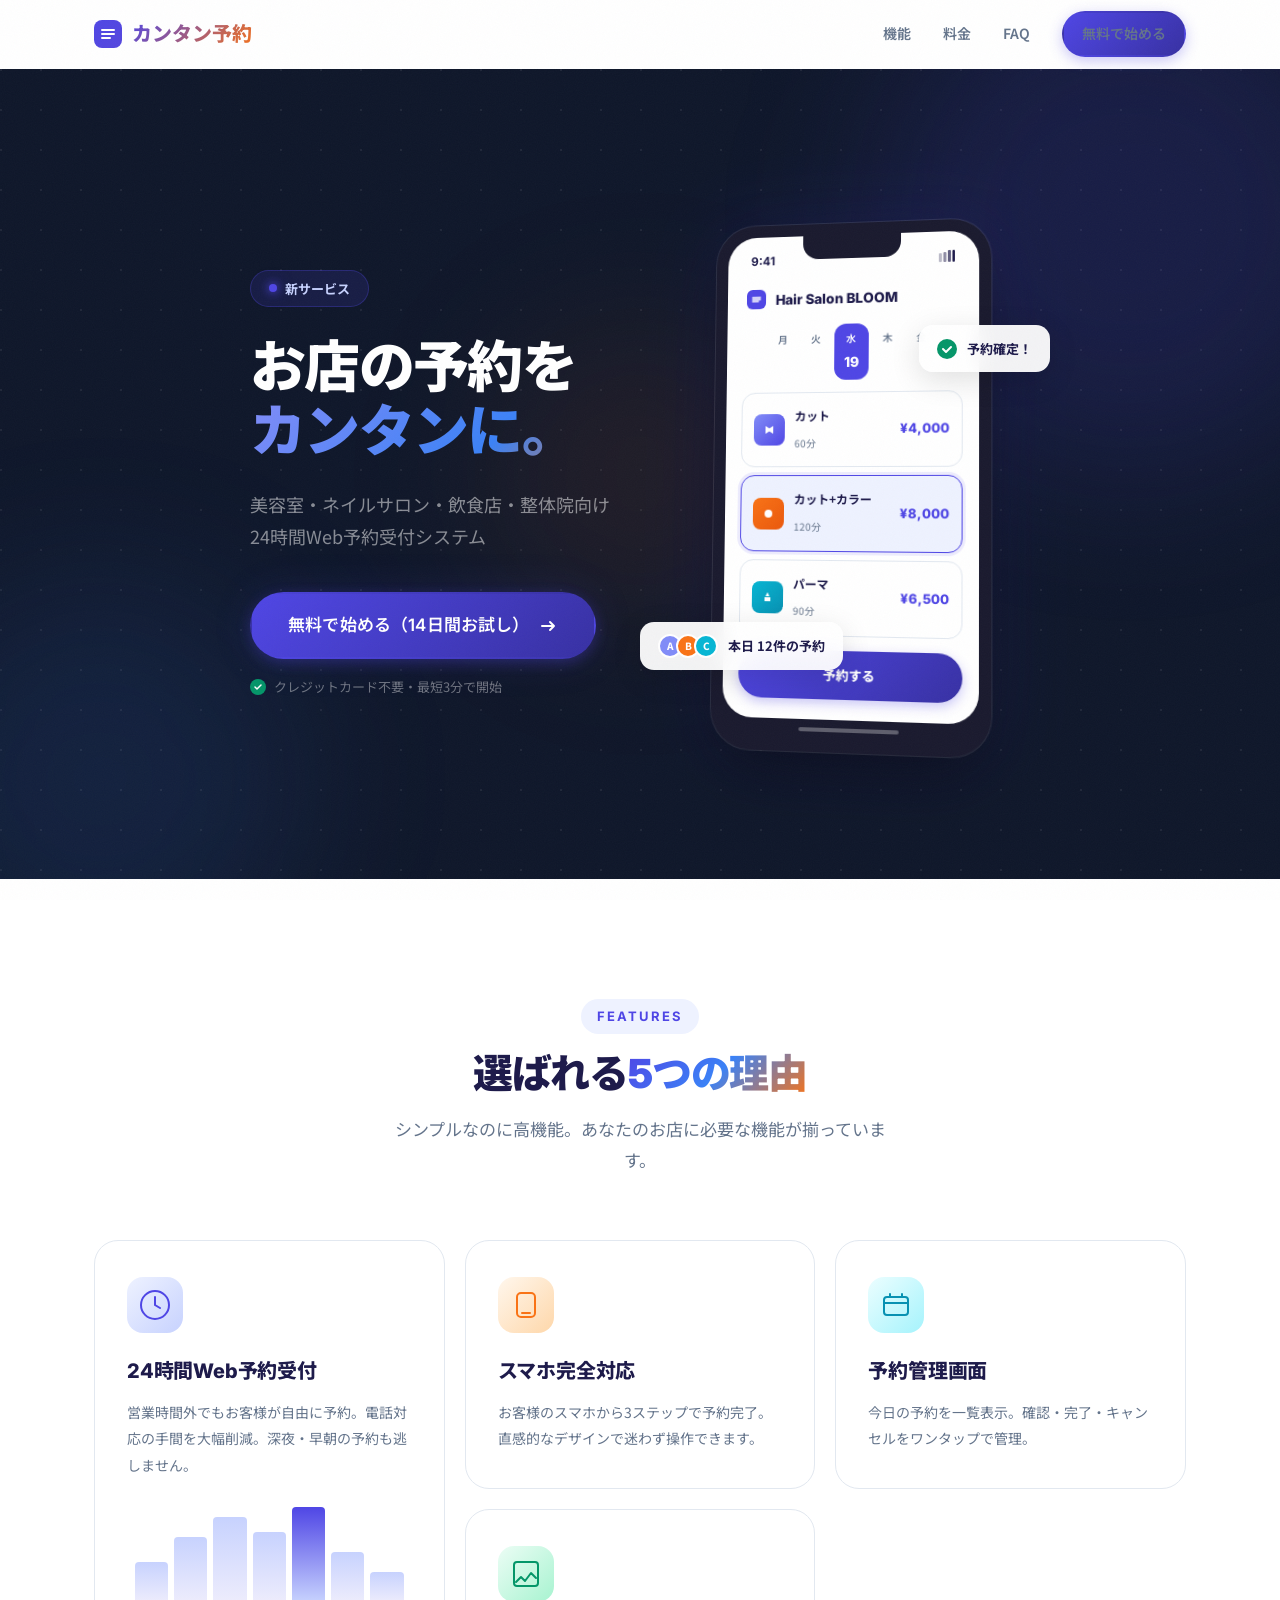
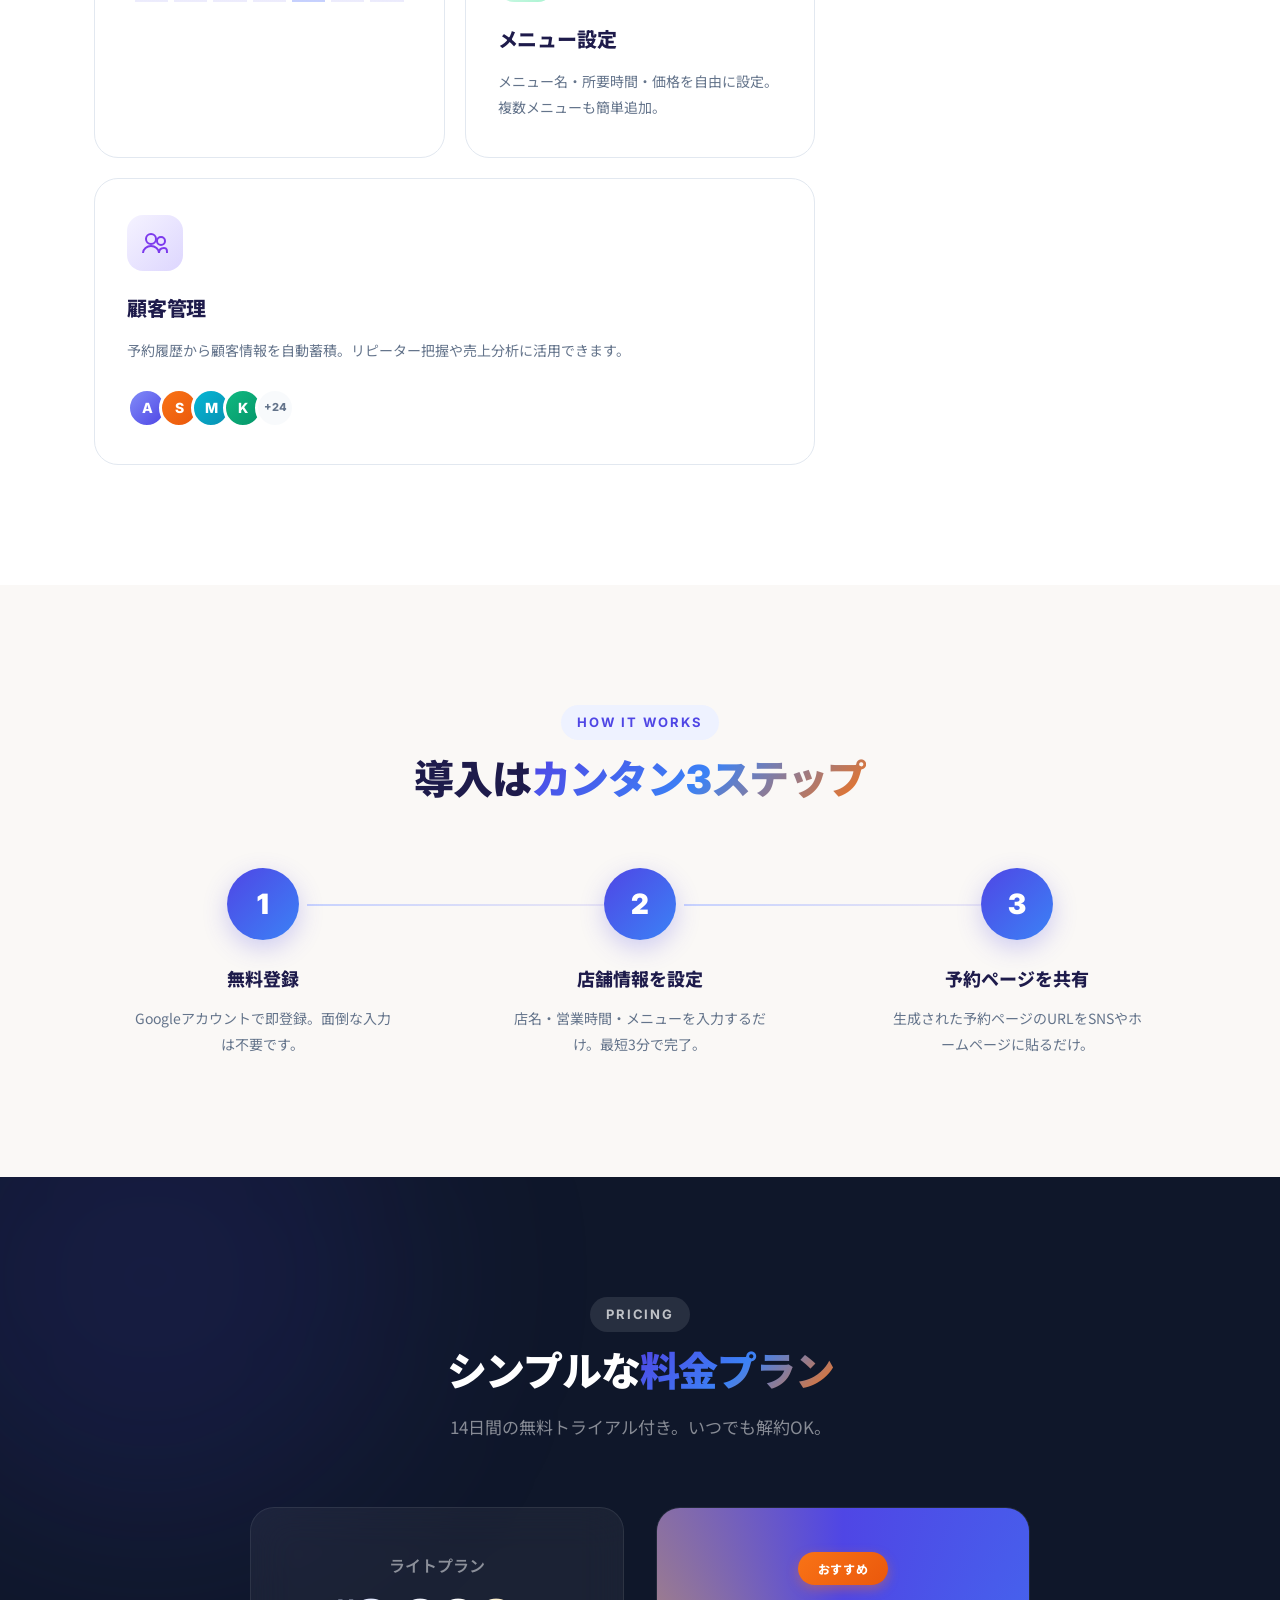
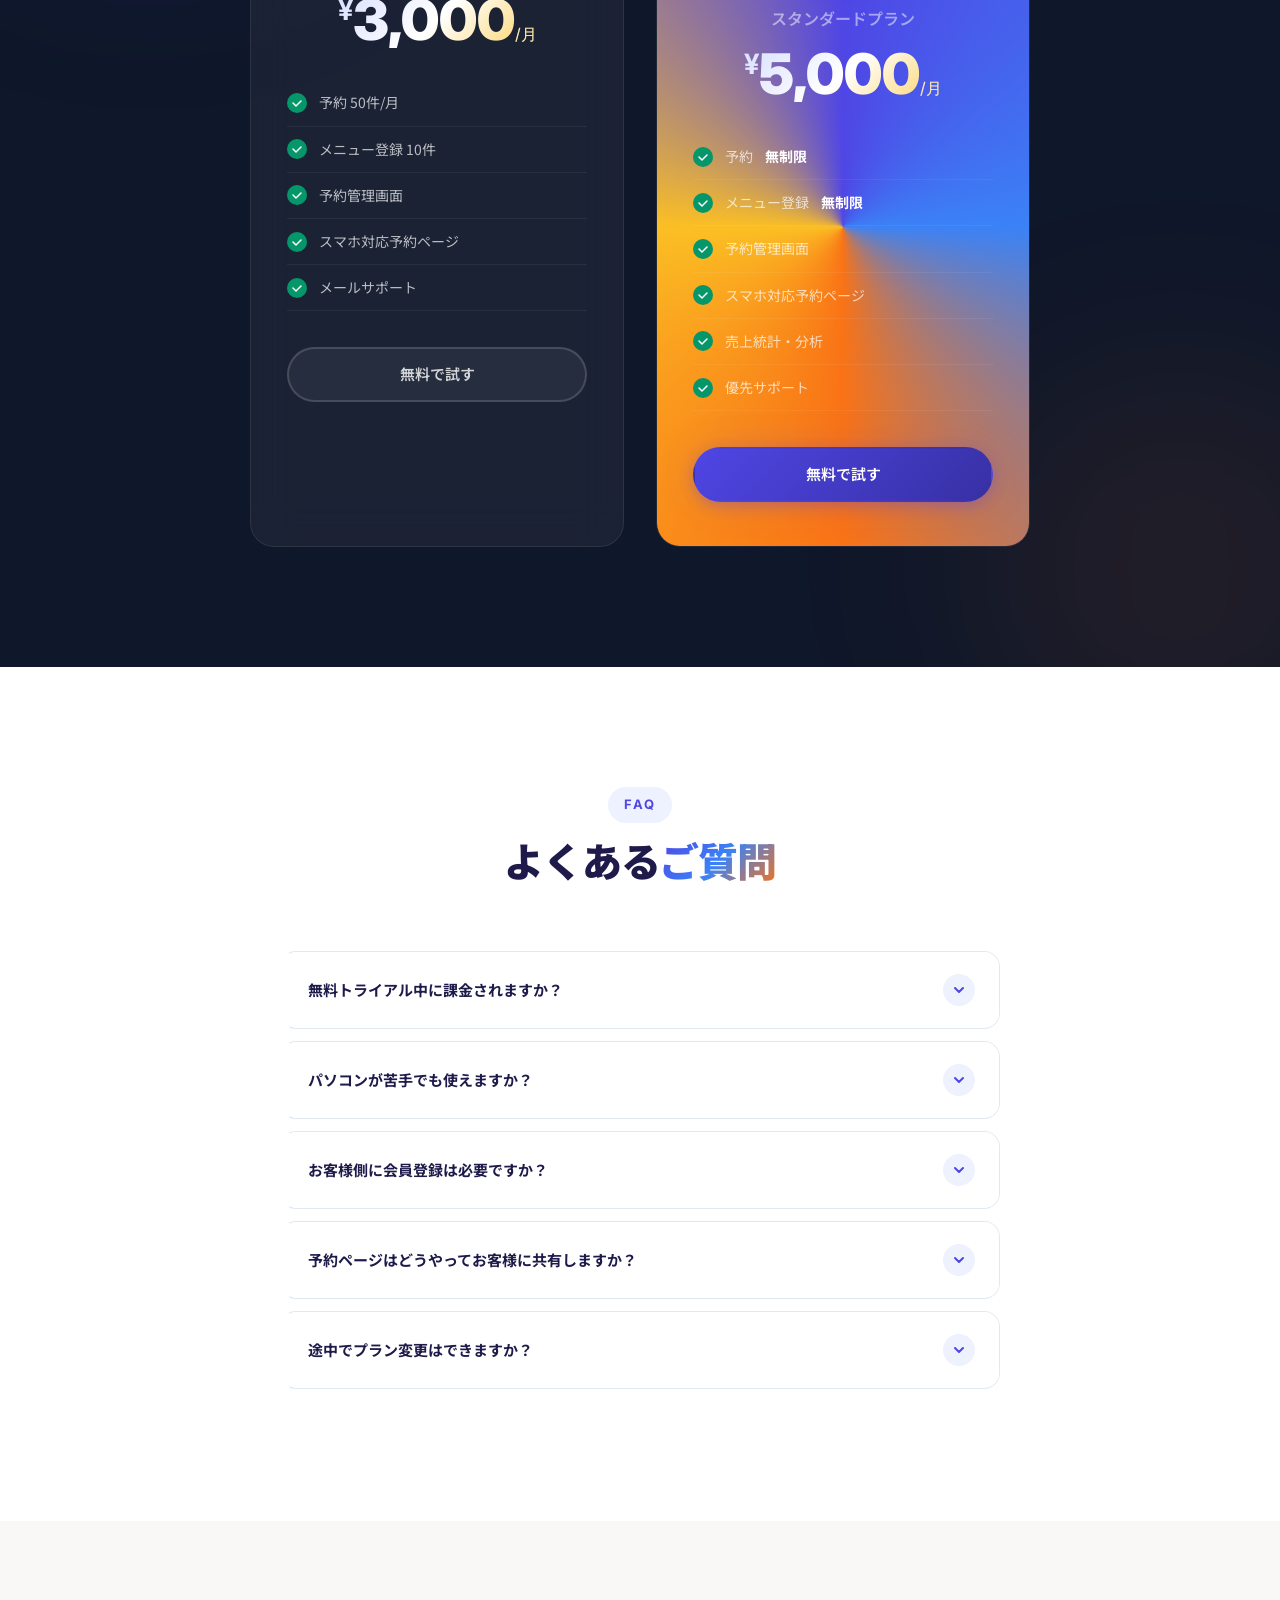
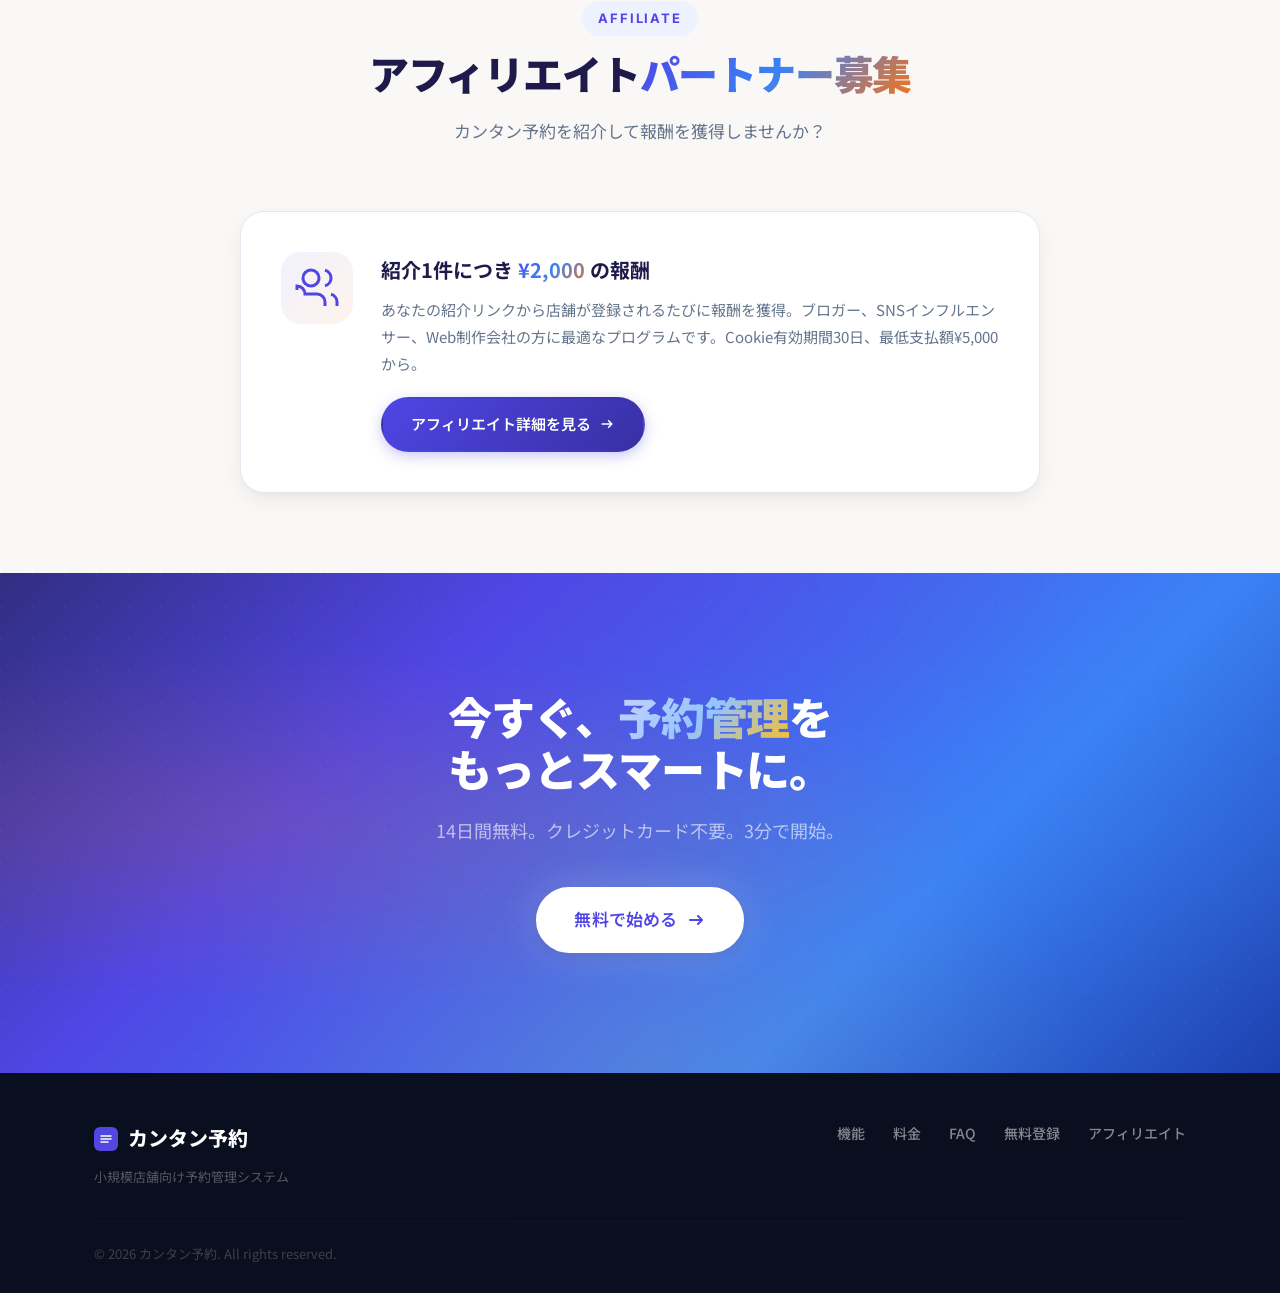
==== commit c614c69f: "Add affiliate program: referral links, dashboard, ¥2000/referral Co-Authored-By: Claude Opus 4.6 (1M" ====
--- a/index.html
+++ b/index.html
@@ -398,6 +398,39 @@
     </div>
   </section>
 
+  <!-- Affiliate Partner -->
+  <section class="affiliate-recruit" id="affiliate">
+    <div class="container">
+      <div class="section-header fade-in-element">
+        <div class="section-label">AFFILIATE</div>
+        <h2 class="section-title">アフィリエイト<span class="gradient-text">パートナー募集</span></h2>
+        <p class="section-subtitle">カンタン予約を紹介して報酬を獲得しませんか？</p>
+      </div>
+      <div class="affiliate-recruit-card fade-in-element">
+        <div class="affiliate-recruit-content">
+          <div class="affiliate-recruit-icon">
+            <svg width="48" height="48" viewBox="0 0 24 24" fill="none" stroke="url(#aff-icon-grad)" stroke-width="1.5">
+              <path d="M16 21v-2a4 4 0 00-4-4H6a4 4 0 00-4-4v2"/>
+              <circle cx="9" cy="7" r="4"/>
+              <path d="M22 21v-2a4 4 0 00-3-3.87"/>
+              <path d="M16 3.13a4 4 0 010 7.75"/>
+              <defs><linearGradient id="aff-icon-grad" x1="2" y1="3" x2="22" y2="21"><stop stop-color="#4f46e5"/><stop offset="1" stop-color="#f97316"/></linearGradient></defs>
+            </svg>
+          </div>
+          <div>
+            <h3 style="font-size: 20px; font-weight: 700; margin-bottom: 8px;">紹介1件につき<span class="gradient-text"> ¥2,000 </span>の報酬</h3>
+            <p style="color: var(--text-muted); font-size: 15px; line-height: 1.8; margin-bottom: 20px;">
+              あなたの紹介リンクから店舗が登録されるたびに報酬を獲得。ブロガー、SNSインフルエンサー、Web制作会社の方に最適なプログラムです。Cookie有効期間30日、最低支払額¥5,000から。
+            </p>
+            <a href="affiliate.html" class="btn btn-primary">アフィリエイト詳細を見る
+              <svg width="16" height="16" viewBox="0 0 20 20" fill="none"><path d="M4 10h12m0 0l-4-4m4 4l-4 4" stroke="currentColor" stroke-width="2" stroke-linecap="round" stroke-linejoin="round"/></svg>
+            </a>
+          </div>
+        </div>
+      </div>
+    </div>
+  </section>
+
   <!-- CTA -->
   <section class="final-cta">
     <div class="cta-mesh"></div>
@@ -429,6 +462,7 @@
           <a href="#pricing">料金</a>
           <a href="#faq">FAQ</a>
           <a href="register.html">無料登録</a>
+          <a href="affiliate.html">アフィリエイト</a>
         </div>
       </div>
       <div class="footer-bottom">
--- a/css/style.css
+++ b/css/style.css
@@ -2617,3 +2617,2601 @@
   background: var(--primary-light);
   color: var(--primary-dark);
 }
+
+/* ============================================
+   PREMIUM REDESIGN — Booking / Dashboard / Register
+   Enhances existing styles to match landing page quality
+   ============================================ */
+
+/* ——— Additional CSS Variables ——— */
+:root {
+  --cyan: #06b6d4;
+  --emerald: #10b981;
+  --gradient-indigo-coral: linear-gradient(135deg, var(--primary) 0%, var(--accent) 100%);
+  --gradient-dark: linear-gradient(135deg, #0f172a 0%, #1e1b4b 50%, #312e81 100%);
+}
+
+/* ============================================
+   BOOKING PAGE (book.html) — Premium Overhaul
+   ============================================ */
+
+/* Header — rich gradient with animated shimmer */
+.book-header {
+  background: var(--gradient-dark);
+  padding: 48px 0 40px;
+  position: relative;
+}
+.book-header::after {
+  content: '';
+  position: absolute;
+  top: 0;
+  left: -100%;
+  width: 200%;
+  height: 100%;
+  background: linear-gradient(
+    90deg,
+    transparent 0%,
+    rgba(79, 70, 229, 0.06) 25%,
+    rgba(249, 115, 22, 0.04) 50%,
+    transparent 100%
+  );
+  animation: headerShimmer 8s ease-in-out infinite;
+}
+@keyframes headerShimmer {
+  0%, 100% { transform: translateX(-25%); }
+  50% { transform: translateX(25%); }
+}
+
+.book-shop-name {
+  font-size: 30px;
+  letter-spacing: -0.02em;
+  text-shadow: 0 2px 20px rgba(79, 70, 229, 0.3);
+}
+
+.book-shop-meta {
+  font-size: 14px;
+  opacity: 0.6;
+  margin-top: 8px;
+  letter-spacing: 0.02em;
+}
+
+/* Progress bar — glass morphism with glow */
+.book-progress {
+  background: rgba(255, 255, 255, 0.85);
+  backdrop-filter: blur(20px) saturate(180%);
+  -webkit-backdrop-filter: blur(20px) saturate(180%);
+  border-bottom: 1px solid rgba(0, 0, 0, 0.04);
+  padding: 16px 0;
+  box-shadow: 0 4px 30px rgba(0, 0, 0, 0.03);
+}
+
+.progress-step {
+  transition: all 0.5s var(--ease-spring);
+}
+
+.progress-step .step-num {
+  transition: all 0.5s var(--ease-spring);
+  border: 2px solid transparent;
+}
+
+.progress-step.active .step-num {
+  width: 32px;
+  height: 32px;
+  font-size: 13px;
+  box-shadow: 0 4px 16px rgba(79, 70, 229, 0.35), 0 0 0 4px rgba(79, 70, 229, 0.1);
+  animation: stepPulse 2s ease-in-out infinite;
+}
+
+@keyframes stepPulse {
+  0%, 100% { box-shadow: 0 4px 16px rgba(79, 70, 229, 0.35), 0 0 0 4px rgba(79, 70, 229, 0.1); }
+  50% { box-shadow: 0 4px 20px rgba(79, 70, 229, 0.45), 0 0 0 8px rgba(79, 70, 229, 0.06); }
+}
+
+.progress-step.completed .step-num {
+  width: 32px;
+  height: 32px;
+  font-size: 13px;
+}
+
+.progress-step + .progress-step::before {
+  width: 28px;
+  height: 2px;
+  border-radius: 2px;
+  background: var(--border);
+  transition: all 0.5s var(--ease-out);
+}
+.progress-step.active + .progress-step::before,
+.progress-step.completed + .progress-step::before {
+  background: linear-gradient(90deg, var(--primary), var(--primary-light));
+}
+.progress-step.completed + .progress-step.completed::before {
+  background: var(--success);
+}
+
+/* Step animation — enhanced slide */
+.book-step.active {
+  animation: stepReveal 0.5s var(--ease-out);
+}
+@keyframes stepReveal {
+  from { opacity: 0; transform: translateY(24px) scale(0.98); }
+  to { opacity: 1; transform: translateY(0) scale(1); }
+}
+
+.book-step-title {
+  font-size: 24px;
+  margin-bottom: 28px;
+  position: relative;
+}
+.book-step-title::after {
+  content: '';
+  display: block;
+  width: 40px;
+  height: 3px;
+  background: var(--gradient-indigo-coral);
+  border-radius: 2px;
+  margin: 12px auto 0;
+}
+
+/* Menu cards — enhanced with accent bar always visible */
+.menu-card {
+  border-radius: var(--radius-2xl);
+  padding: 24px 28px 24px 36px;
+  border: 1.5px solid var(--border-light);
+  box-shadow: var(--shadow-sm);
+  gap: 16px;
+}
+.menu-card::before {
+  width: 5px;
+  border-radius: 0 4px 4px 0;
+  opacity: 0.3;
+  transition: opacity 0.3s, width 0.3s;
+}
+.menu-card:hover::before {
+  opacity: 1;
+  width: 5px;
+}
+.menu-card:hover {
+  border-color: var(--primary-light);
+  box-shadow: var(--shadow-lg);
+  transform: translateY(-3px);
+}
+.menu-card.selected {
+  border-color: var(--primary);
+  background: linear-gradient(135deg, var(--primary-50) 0%, rgba(238, 242, 255, 0.5) 100%);
+  box-shadow: var(--shadow-glow), var(--shadow-md);
+}
+.menu-card.selected::before { width: 5px; }
+
+.menu-card-name {
+  font-size: 17px;
+  font-weight: 700;
+  line-height: 1.4;
+}
+
+.menu-card-price {
+  font-size: 20px;
+  font-weight: 900;
+  background: linear-gradient(135deg, var(--primary) 0%, var(--accent) 100%);
+  -webkit-background-clip: text;
+  -webkit-text-fill-color: transparent;
+  background-clip: text;
+}
+
+.menu-card-duration {
+  font-size: 11px;
+  font-weight: 700;
+  letter-spacing: 0.04em;
+  text-transform: uppercase;
+  padding: 5px 14px;
+  background: linear-gradient(135deg, var(--bg-gray) 0%, #f0f0f8 100%);
+  border: 1px solid var(--border-light);
+}
+
+/* Calendar — elevated card */
+.date-picker {
+  border-radius: var(--radius-2xl);
+  padding: 32px;
+  box-shadow: var(--shadow-xl);
+  border: 1px solid rgba(255, 255, 255, 0.8);
+  background: white;
+  position: relative;
+  overflow: hidden;
+}
+.date-picker::before {
+  content: '';
+  position: absolute;
+  top: 0;
+  left: 0;
+  right: 0;
+  height: 3px;
+  background: var(--gradient-indigo-coral);
+}
+
+.month-label {
+  font-size: 20px;
+  font-weight: 900;
+  background: linear-gradient(135deg, var(--primary) 0%, var(--primary-dark) 100%);
+  -webkit-background-clip: text;
+  -webkit-text-fill-color: transparent;
+  background-clip: text;
+}
+
+.date-nav .btn {
+  font-weight: 700;
+  border-radius: var(--radius-lg);
+}
+
+.cal-weekdays {
+  margin-bottom: 12px;
+  padding-bottom: 8px;
+  border-bottom: 1px solid var(--border-light);
+}
+.cal-weekdays span {
+  font-size: 12px;
+  font-weight: 800;
+  text-transform: uppercase;
+  letter-spacing: 0.05em;
+}
+
+.cal-day {
+  border-radius: var(--radius-lg);
+  font-weight: 700;
+}
+
+.cal-day.available:hover {
+  background: var(--primary-50);
+  color: var(--primary);
+  border-radius: var(--radius-lg);
+  box-shadow: 0 0 0 2px rgba(79, 70, 229, 0.15);
+}
+
+.cal-day.selected {
+  background: linear-gradient(135deg, var(--accent) 0%, var(--accent-dark) 100%) !important;
+  color: white !important;
+  box-shadow: 0 4px 16px rgba(249, 115, 22, 0.35);
+  border-radius: var(--radius-lg);
+}
+
+/* Today indicator */
+.cal-day.available[data-date] {
+  position: relative;
+}
+
+/* Time slots — enhanced pills */
+.time-slots {
+  gap: 14px;
+}
+
+.time-slot {
+  border-radius: var(--radius-xl);
+  padding: 16px 12px;
+  border: 2px solid var(--border-light);
+  font-size: 17px;
+  font-weight: 800;
+  min-height: 56px;
+  background: white;
+  box-shadow: var(--shadow-xs);
+  position: relative;
+  overflow: hidden;
+}
+
+.time-slot.available:hover {
+  border-color: var(--primary);
+  background: linear-gradient(135deg, var(--primary-50) 0%, white 100%);
+  color: var(--primary);
+  transform: translateY(-3px);
+  box-shadow: var(--shadow-md), 0 0 0 3px rgba(79, 70, 229, 0.08);
+}
+
+.time-slot.selected {
+  background: linear-gradient(135deg, var(--primary) 0%, var(--primary-dark) 100%);
+  border-color: transparent;
+  color: white;
+  box-shadow: 0 6px 20px rgba(79, 70, 229, 0.35);
+  transform: translateY(-2px);
+}
+.time-slot.selected::after {
+  content: '';
+  position: absolute;
+  inset: 0;
+  border-radius: inherit;
+  box-shadow: inset 0 1px 0 rgba(255, 255, 255, 0.2);
+}
+
+.time-slot.disabled {
+  background: var(--bg-gray);
+  color: var(--text-lighter);
+  border-color: transparent;
+  box-shadow: none;
+  opacity: 0.4;
+}
+
+/* Customer form — elevated with sections */
+.customer-form {
+  max-width: 500px;
+  padding: 36px;
+  border-radius: var(--radius-2xl);
+  box-shadow: var(--shadow-xl);
+  border: 1px solid rgba(255, 255, 255, 0.8);
+  position: relative;
+  overflow: hidden;
+}
+.customer-form::before {
+  content: '';
+  position: absolute;
+  top: 0;
+  left: 0;
+  right: 0;
+  height: 3px;
+  background: var(--gradient-indigo-coral);
+}
+
+.customer-form .form-group {
+  margin-bottom: 22px;
+}
+
+.customer-form .form-group label {
+  font-size: 13px;
+  font-weight: 700;
+  text-transform: uppercase;
+  letter-spacing: 0.05em;
+  color: var(--text-muted);
+  margin-bottom: 8px;
+}
+
+.customer-form .form-group input {
+  font-size: 16px;
+  padding: 16px 20px;
+  border-radius: var(--radius-xl);
+  border: 2px solid var(--border-light);
+  background: var(--bg-gray);
+  transition: all 0.3s var(--ease-out);
+}
+.customer-form .form-group input:focus {
+  background: white;
+  border-color: var(--primary);
+  box-shadow: 0 0 0 4px rgba(79, 70, 229, 0.1), var(--shadow-md);
+  transform: translateY(-1px);
+}
+.customer-form .form-group input::placeholder {
+  color: var(--text-lighter);
+  font-weight: 400;
+}
+
+/* Confirm card — enhanced */
+.confirm-card {
+  max-width: 500px;
+  border-radius: var(--radius-2xl);
+  padding: 32px;
+  box-shadow: var(--shadow-xl);
+  border: 1px solid rgba(255, 255, 255, 0.8);
+  position: relative;
+  overflow: hidden;
+}
+.confirm-card::before {
+  content: '';
+  position: absolute;
+  top: 0;
+  left: 0;
+  right: 0;
+  height: 3px;
+  background: var(--gradient-indigo-coral);
+}
+
+.confirm-row {
+  padding: 14px 0;
+}
+
+.confirm-label {
+  font-size: 13px;
+  font-weight: 600;
+  text-transform: uppercase;
+  letter-spacing: 0.04em;
+}
+
+.confirm-value {
+  font-size: 16px;
+  font-weight: 800;
+}
+
+#confirmBookingBtn {
+  max-width: 500px;
+  padding: 18px 36px;
+  font-size: 18px;
+  border-radius: var(--radius-xl);
+  background: linear-gradient(135deg, var(--primary) 0%, var(--primary-dark) 100%);
+  box-shadow: 0 6px 24px rgba(79, 70, 229, 0.3);
+  transition: all 0.3s var(--ease-out);
+}
+#confirmBookingBtn:hover {
+  transform: translateY(-3px);
+  box-shadow: 0 10px 32px rgba(79, 70, 229, 0.4);
+}
+
+/* Booking done — enhanced success animation */
+.done-icon {
+  width: 90px;
+  height: 90px;
+  font-size: 44px;
+  box-shadow: 0 10px 30px rgba(5, 150, 105, 0.3), 0 0 0 8px rgba(5, 150, 105, 0.08);
+  margin-bottom: 24px;
+}
+
+.booking-done h2 {
+  font-size: 28px;
+  background: linear-gradient(135deg, var(--success) 0%, #047857 100%);
+  -webkit-background-clip: text;
+  -webkit-text-fill-color: transparent;
+  background-clip: text;
+}
+
+.done-subtitle {
+  font-size: 17px;
+  margin-bottom: 32px;
+}
+
+.done-note {
+  border-radius: var(--radius-xl);
+  padding: 20px 28px;
+  background: linear-gradient(135deg, var(--bg-gray) 0%, var(--bg-warm) 100%);
+  border: 1px solid var(--border-light);
+}
+
+/* Footer — subtle */
+.book-footer {
+  padding: 28px 0;
+  border-top: 1px solid var(--border-light);
+}
+.book-footer a {
+  font-weight: 700;
+  background: var(--gradient-indigo-coral);
+  -webkit-background-clip: text;
+  -webkit-text-fill-color: transparent;
+  background-clip: text;
+}
+
+/* ============================================
+   DASHBOARD (dashboard.html) — Premium Overhaul
+   ============================================ */
+
+.dashboard-body {
+  background: #f0f2f7;
+  min-height: 100vh;
+}
+
+/* Dashboard header — dark premium */
+.dashboard-header {
+  background: var(--gradient-dark) !important;
+  border-bottom: 1px solid rgba(255, 255, 255, 0.06) !important;
+  backdrop-filter: none !important;
+}
+.dashboard-header .logo-text {
+  -webkit-text-fill-color: white;
+  background: none;
+}
+.dashboard-header .logo-icon {
+  filter: grayscale(0);
+}
+
+.shop-name-header {
+  font-size: 13px;
+  font-weight: 700;
+  color: rgba(255, 255, 255, 0.8);
+  background: rgba(255, 255, 255, 0.1);
+  border: 1px solid rgba(255, 255, 255, 0.1);
+  padding: 6px 16px;
+  border-radius: var(--radius-full);
+  backdrop-filter: blur(10px);
+}
+
+.dashboard-header .btn-outline {
+  border-color: rgba(255, 255, 255, 0.15);
+  color: rgba(255, 255, 255, 0.7);
+  font-size: 12px;
+  padding: 6px 16px;
+}
+.dashboard-header .btn-outline:hover {
+  border-color: rgba(255, 255, 255, 0.3);
+  background: rgba(255, 255, 255, 0.08);
+  color: white;
+}
+
+.dashboard { padding: 32px 0 48px; }
+
+/* Tabs — pill style with glow */
+.dash-tabs {
+  background: white;
+  border-radius: var(--radius-xl);
+  padding: 6px;
+  margin-bottom: 28px;
+  box-shadow: var(--shadow-md);
+  border: 1px solid var(--border-light);
+}
+
+.dash-tab {
+  padding: 14px 20px;
+  border-radius: var(--radius-lg);
+  font-size: 14px;
+  font-weight: 700;
+  transition: all 0.3s var(--ease-spring);
+}
+.dash-tab:hover {
+  color: var(--primary);
+  background: var(--primary-50);
+  transform: translateY(-1px);
+}
+.dash-tab.active {
+  background: linear-gradient(135deg, var(--primary) 0%, var(--primary-dark) 100%);
+  color: white;
+  box-shadow: 0 4px 16px rgba(79, 70, 229, 0.3);
+  transform: translateY(-1px);
+}
+
+/* Stats cards — gradient top borders with unique colors */
+.stats-bar {
+  gap: 20px;
+  margin-bottom: 28px;
+}
+
+.stat-item {
+  border-radius: var(--radius-2xl);
+  padding: 28px 24px;
+  box-shadow: var(--shadow-md);
+  border: 1px solid var(--border-light);
+  background: white;
+  transition: all 0.3s var(--ease-out);
+}
+.stat-item:hover {
+  transform: translateY(-4px);
+  box-shadow: var(--shadow-lg);
+}
+.stat-item::before {
+  height: 4px;
+  border-radius: var(--radius-2xl) var(--radius-2xl) 0 0;
+}
+
+/* Unique gradient for each stat card */
+.stat-item:nth-child(1)::before {
+  background: linear-gradient(90deg, var(--primary), #818cf8);
+}
+.stat-item:nth-child(2)::before {
+  background: linear-gradient(90deg, var(--accent), #fb923c);
+}
+.stat-item:nth-child(3)::before {
+  background: linear-gradient(90deg, var(--emerald), var(--cyan));
+}
+
+.stat-value {
+  font-size: 34px;
+  font-weight: 900;
+  margin-bottom: 4px;
+}
+.stat-item:nth-child(1) .stat-value {
+  background: linear-gradient(135deg, var(--primary) 0%, #818cf8 100%);
+  -webkit-background-clip: text;
+  -webkit-text-fill-color: transparent;
+  background-clip: text;
+}
+.stat-item:nth-child(2) .stat-value {
+  background: linear-gradient(135deg, var(--accent) 0%, #fb923c 100%);
+  -webkit-background-clip: text;
+  -webkit-text-fill-color: transparent;
+  background-clip: text;
+}
+.stat-item:nth-child(3) .stat-value {
+  background: linear-gradient(135deg, var(--emerald) 0%, var(--cyan) 100%);
+  -webkit-background-clip: text;
+  -webkit-text-fill-color: transparent;
+  background-clip: text;
+}
+
+.stat-label {
+  font-size: 13px;
+  font-weight: 600;
+  color: var(--text-muted);
+  letter-spacing: 0.02em;
+}
+
+/* Booking link bar — enhanced */
+.booking-link-bar {
+  background: white;
+  border-radius: var(--radius-xl);
+  padding: 20px 24px;
+  margin-bottom: 28px;
+  box-shadow: var(--shadow-md);
+  border: 1px solid var(--border-light);
+  position: relative;
+  overflow: hidden;
+}
+.booking-link-bar::before {
+  content: '';
+  position: absolute;
+  left: 0;
+  top: 0;
+  bottom: 0;
+  width: 4px;
+  background: var(--gradient-indigo-coral);
+}
+
+.booking-link-bar label {
+  font-size: 13px;
+  font-weight: 800;
+  text-transform: uppercase;
+  letter-spacing: 0.04em;
+  color: var(--text-muted);
+}
+
+.link-copy-group input {
+  border-radius: var(--radius-lg);
+  font-size: 13px;
+  background: var(--bg-gray);
+  border: 1.5px solid var(--border-light);
+  padding: 12px 16px;
+  font-family: 'Inter', monospace;
+}
+
+/* Tab content sections */
+.tab-content h2 {
+  font-size: 22px;
+  font-weight: 900;
+  margin-bottom: 24px;
+  position: relative;
+  padding-bottom: 12px;
+}
+.tab-content h2::after {
+  content: '';
+  position: absolute;
+  bottom: 0;
+  left: 0;
+  width: 36px;
+  height: 3px;
+  background: var(--gradient-indigo-coral);
+  border-radius: 2px;
+}
+
+/* Booking cards — premium look */
+.booking-card {
+  border-radius: var(--radius-xl);
+  padding: 22px 28px;
+  box-shadow: var(--shadow-sm);
+  border: 1px solid var(--border-light);
+  transition: all 0.3s var(--ease-out);
+  position: relative;
+  overflow: hidden;
+  background: white;
+}
+.booking-card::before {
+  content: '';
+  position: absolute;
+  left: 0;
+  top: 0;
+  bottom: 0;
+  width: 4px;
+  background: var(--primary);
+  border-radius: 4px 0 0 4px;
+}
+.booking-card:hover {
+  box-shadow: var(--shadow-lg);
+  transform: translateY(-2px);
+}
+
+.booking-card.confirmed::before { background: linear-gradient(180deg, var(--primary), #818cf8); }
+.booking-card.completed::before { background: linear-gradient(180deg, var(--success), var(--emerald)); }
+.booking-card.cancelled::before { background: linear-gradient(180deg, var(--danger), #ef4444); }
+.booking-card.cancelled { opacity: 0.5; }
+
+.booking-time {
+  font-size: 24px;
+  font-weight: 900;
+  min-width: 80px;
+  background: linear-gradient(135deg, var(--primary) 0%, var(--primary-dark) 100%);
+  -webkit-background-clip: text;
+  -webkit-text-fill-color: transparent;
+  background-clip: text;
+}
+
+.booking-customer {
+  font-weight: 800;
+  font-size: 16px;
+}
+
+.booking-status {
+  padding: 6px 16px;
+  border-radius: var(--radius-full);
+  font-size: 12px;
+  font-weight: 800;
+  letter-spacing: 0.03em;
+}
+
+.status-confirmed {
+  background: linear-gradient(135deg, #dbeafe, #eff6ff);
+  color: #1d4ed8;
+  border: 1px solid #bfdbfe;
+}
+.status-completed {
+  background: linear-gradient(135deg, #d1fae5, #ecfdf5);
+  color: #047857;
+  border: 1px solid #a7f3d0;
+}
+.status-cancelled {
+  background: linear-gradient(135deg, #fee2e2, #fef2f2);
+  color: #b91c1c;
+  border: 1px solid #fecaca;
+}
+
+.booking-card .btn-sm {
+  padding: 7px 16px;
+  font-size: 12px;
+  font-weight: 700;
+  border-radius: var(--radius-lg);
+}
+
+.repeater-badge {
+  display: inline-block;
+  background: linear-gradient(135deg, #f59e0b, #d97706);
+  color: white;
+  font-size: 11px;
+  font-weight: 700;
+  padding: 2px 8px;
+  border-radius: var(--radius-full);
+  margin-left: 6px;
+  vertical-align: middle;
+}
+
+.slot-remaining {
+  display: block;
+  font-size: 11px;
+  color: var(--text-muted);
+  font-weight: 500;
+  margin-top: 2px;
+}
+
+.time-slot.available .slot-remaining {
+  color: var(--success);
+}
+
+.empty-state {
+  padding: 56px 24px;
+  font-size: 15px;
+  font-weight: 500;
+  color: var(--text-lighter);
+  background: var(--bg-gray);
+  border-radius: var(--radius-xl);
+  border: 2px dashed var(--border);
+}
+
+/* Week calendar — enhanced */
+.week-calendar {
+  border-radius: var(--radius-2xl);
+  box-shadow: var(--shadow-md);
+  border: 1px solid var(--border-light);
+  overflow: hidden;
+}
+
+.cal-header {
+  background: linear-gradient(135deg, #f8fafc 0%, #f1f5f9 100%);
+  border-bottom: 2px solid var(--border-light);
+}
+
+.cal-day-header {
+  padding: 16px 8px;
+  font-size: 13px;
+  font-weight: 800;
+  text-transform: uppercase;
+  letter-spacing: 0.05em;
+}
+.cal-day-header.today {
+  color: white;
+  background: linear-gradient(135deg, var(--primary) 0%, var(--primary-dark) 100%);
+}
+.cal-day-header small {
+  font-size: 20px;
+  font-weight: 900;
+  margin-top: 4px;
+}
+
+.cal-day-col {
+  padding: 10px 8px;
+  min-height: 110px;
+  transition: background 0.2s;
+}
+.cal-day-col.today {
+  background: linear-gradient(180deg, var(--primary-50) 0%, rgba(238, 242, 255, 0.3) 100%);
+}
+
+.cal-booking {
+  padding: 6px 10px;
+  border-radius: var(--radius);
+  font-size: 11px;
+  margin-bottom: 6px;
+  font-weight: 600;
+  border-left: 3px solid var(--primary);
+  transition: all 0.2s;
+}
+.cal-booking:hover {
+  transform: translateX(2px);
+  box-shadow: var(--shadow-sm);
+}
+
+.calendar-nav {
+  margin-bottom: 24px;
+}
+.calendar-nav span {
+  font-size: 16px;
+  font-weight: 800;
+  color: var(--text);
+  font-family: 'Inter', 'Noto Sans JP', sans-serif;
+}
+
+/* Dashboard forms — enhanced */
+.dashboard .form-group input,
+.dashboard .form-group select {
+  border-radius: var(--radius-lg);
+  padding: 14px 18px;
+  border: 2px solid var(--border-light);
+  background: var(--bg-gray);
+  font-size: 15px;
+  transition: all 0.3s var(--ease-out);
+}
+.dashboard .form-group input:focus,
+.dashboard .form-group select:focus {
+  background: white;
+  border-color: var(--primary);
+  box-shadow: 0 0 0 4px rgba(79, 70, 229, 0.1), var(--shadow-sm);
+}
+
+.dashboard .form-group label {
+  font-size: 13px;
+  font-weight: 700;
+  text-transform: uppercase;
+  letter-spacing: 0.04em;
+  color: var(--text-muted);
+}
+
+.dashboard .form-section-title {
+  font-size: 18px;
+  font-weight: 800;
+  border-bottom: 3px solid transparent;
+  border-image: var(--gradient-indigo-coral) 1;
+  padding-bottom: 12px;
+}
+
+.dashboard .menu-item {
+  border-radius: var(--radius-xl);
+  padding: 18px;
+  background: white;
+  border: 1.5px solid var(--border-light);
+  box-shadow: var(--shadow-xs);
+  transition: all 0.3s var(--ease-out);
+}
+.dashboard .menu-item:hover {
+  border-color: var(--primary-light);
+  box-shadow: var(--shadow-sm);
+  transform: translateY(-1px);
+}
+
+.dashboard .menu-item-fields input,
+.dashboard .menu-item-fields select {
+  border-radius: var(--radius-lg);
+  border: 1.5px solid var(--border-light);
+  padding: 12px 14px;
+}
+
+.dashboard .hours-row {
+  padding: 14px 18px;
+  background: white;
+  border-radius: var(--radius-lg);
+  margin-bottom: 6px;
+  border: 1px solid var(--border-light);
+  transition: all 0.2s;
+}
+.dashboard .hours-row:hover {
+  border-color: var(--primary-light);
+  box-shadow: var(--shadow-xs);
+}
+
+.dashboard .hours-select {
+  border-radius: var(--radius-lg);
+  padding: 10px 14px;
+  border: 1.5px solid var(--border-light);
+  background: var(--bg-gray);
+}
+.dashboard .hours-select:focus {
+  border-color: var(--primary);
+  background: white;
+  box-shadow: 0 0 0 3px rgba(79, 70, 229, 0.1);
+}
+
+.dashboard hr {
+  border: none;
+  border-top: 2px solid var(--border-light);
+  margin: 36px 0;
+}
+
+/* Dashboard responsive */
+@media (max-width: 768px) {
+  .dashboard-header .header-inner {
+    height: 60px;
+  }
+  .dashboard-header .logo-text {
+    font-size: 16px;
+  }
+  .shop-name-header {
+    font-size: 11px;
+    padding: 4px 10px;
+  }
+  .stats-bar {
+    grid-template-columns: 1fr;
+    gap: 12px;
+  }
+  .stat-item {
+    padding: 20px;
+    display: flex;
+    align-items: center;
+    gap: 16px;
+    text-align: left;
+  }
+  .stat-value {
+    font-size: 28px;
+    margin-bottom: 0;
+  }
+  .stat-label {
+    margin-top: 0;
+  }
+  .booking-card {
+    padding: 18px 20px 18px 24px;
+  }
+  .booking-time {
+    font-size: 20px;
+  }
+  .dash-tabs {
+    border-radius: var(--radius-lg);
+    padding: 4px;
+  }
+  .dash-tab {
+    padding: 10px 14px;
+    font-size: 13px;
+  }
+  .booking-link-bar {
+    flex-direction: column;
+    align-items: flex-start;
+  }
+  .link-copy-group {
+    width: 100%;
+  }
+}
+
+/* ============================================
+   REGISTER PAGE (register.html) — Premium Split Layout
+   ============================================ */
+
+.register-page {
+  min-height: 100vh;
+  background: linear-gradient(135deg, #0f172a 0%, #1e1b4b 40%, #312e81 100%);
+  padding: 0;
+  display: flex;
+  align-items: stretch;
+  position: relative;
+  overflow: hidden;
+}
+.register-page::before {
+  content: '';
+  position: absolute;
+  inset: 0;
+  background-image: radial-gradient(circle at 1px 1px, rgba(255,255,255,0.03) 1px, transparent 0);
+  background-size: 24px 24px;
+  pointer-events: none;
+}
+.register-page::after {
+  content: '';
+  position: absolute;
+  top: -50%;
+  right: -20%;
+  width: 600px;
+  height: 600px;
+  background: radial-gradient(circle, rgba(79, 70, 229, 0.15) 0%, transparent 70%);
+  pointer-events: none;
+}
+
+.register-page > .container {
+  display: flex;
+  align-items: center;
+  justify-content: center;
+  min-height: calc(100vh - 68px);
+  width: 100%;
+  position: relative;
+  z-index: 1;
+  padding: 48px 24px;
+}
+
+/* Header on register page — transparent over dark bg */
+.register-page ~ .header,
+body:has(.register-page) .header {
+  background: rgba(15, 23, 42, 0.8);
+  backdrop-filter: blur(20px);
+  border-bottom: 1px solid rgba(255, 255, 255, 0.06);
+}
+body:has(.register-page) .logo-text {
+  -webkit-text-fill-color: white;
+  background: none;
+}
+
+/* Login section — centered card on dark bg */
+.register-section {
+  width: 100%;
+}
+
+#loginSection .register-card {
+  background: rgba(255, 255, 255, 0.95);
+  backdrop-filter: blur(20px);
+  border: 1px solid rgba(255, 255, 255, 0.3);
+  border-radius: var(--radius-2xl);
+  box-shadow: 0 24px 64px rgba(0, 0, 0, 0.3), 0 0 0 1px rgba(255, 255, 255, 0.1);
+  padding: 56px 48px;
+  animation: cardFloat 0.8s var(--ease-out);
+}
+
+@keyframes cardFloat {
+  from { opacity: 0; transform: translateY(32px) scale(0.96); }
+  to { opacity: 1; transform: translateY(0) scale(1); }
+}
+
+.register-card h1 {
+  font-size: 32px;
+  font-weight: 900;
+  letter-spacing: -0.02em;
+  background: linear-gradient(135deg, var(--text) 0%, var(--primary) 100%);
+  -webkit-background-clip: text;
+  -webkit-text-fill-color: transparent;
+  background-clip: text;
+  margin-bottom: 12px;
+}
+
+.register-subtitle {
+  font-size: 15px;
+  color: var(--text-muted);
+  margin-bottom: 40px;
+  line-height: 1.8;
+}
+
+/* Google button — premium */
+.btn-google {
+  background: white;
+  border: 2px solid var(--border);
+  color: var(--text);
+  font-size: 16px;
+  font-weight: 700;
+  padding: 18px 28px;
+  border-radius: var(--radius-xl);
+  box-shadow: var(--shadow-md);
+  transition: all 0.3s var(--ease-out);
+  gap: 12px;
+}
+.btn-google:hover {
+  border-color: #4285F4;
+  box-shadow: 0 8px 32px rgba(66, 133, 244, 0.2);
+  transform: translateY(-3px);
+  background: white;
+}
+.btn-google:active {
+  transform: translateY(-1px);
+}
+
+.register-terms {
+  font-size: 12px;
+  color: var(--text-lighter);
+  margin-top: 24px;
+  line-height: 1.7;
+}
+.register-terms a {
+  color: var(--primary);
+  font-weight: 600;
+}
+
+/* Setup section — wide card with sections */
+#setupSection .register-card {
+  background: rgba(255, 255, 255, 0.97);
+  backdrop-filter: blur(20px);
+  border: 1px solid rgba(255, 255, 255, 0.4);
+  border-radius: var(--radius-2xl);
+  box-shadow: 0 24px 64px rgba(0, 0, 0, 0.25);
+  padding: 52px;
+  max-width: 780px;
+  animation: cardFloat 0.6s var(--ease-out);
+}
+
+#setupSection .register-card h1 {
+  text-align: center;
+}
+
+#setupSection .register-subtitle {
+  text-align: center;
+}
+
+/* Form sections — card-like separation */
+#setupSection .form-section {
+  background: var(--bg-gray);
+  border-radius: var(--radius-xl);
+  padding: 28px;
+  margin-bottom: 28px;
+  border: 1px solid var(--border-light);
+}
+
+#setupSection .form-section-title {
+  font-size: 17px;
+  font-weight: 800;
+  border-bottom: 3px solid transparent;
+  border-image: var(--gradient-indigo-coral) 1;
+  padding-bottom: 12px;
+  margin-bottom: 24px;
+  color: var(--text);
+}
+
+#setupSection .form-group input,
+#setupSection .form-group select {
+  border-radius: var(--radius-lg);
+  padding: 14px 18px;
+  border: 2px solid var(--border-light);
+  background: white;
+  font-size: 15px;
+  transition: all 0.3s var(--ease-out);
+}
+#setupSection .form-group input:focus,
+#setupSection .form-group select:focus {
+  border-color: var(--primary);
+  box-shadow: 0 0 0 4px rgba(79, 70, 229, 0.1), var(--shadow-sm);
+  background: white;
+}
+
+#setupSection .form-group label {
+  font-size: 13px;
+  font-weight: 700;
+  text-transform: uppercase;
+  letter-spacing: 0.04em;
+  color: var(--text-muted);
+}
+
+#setupSection .hours-row {
+  padding: 12px 16px;
+  background: white;
+  border-radius: var(--radius-lg);
+  margin-bottom: 6px;
+  border: 1px solid var(--border-light);
+}
+
+#setupSection .hours-select {
+  border-radius: var(--radius-lg);
+  padding: 10px 14px;
+  background: var(--bg-gray);
+  border: 1.5px solid var(--border-light);
+}
+#setupSection .hours-select:focus {
+  border-color: var(--primary);
+  background: white;
+}
+
+#setupSection .menu-item {
+  border-radius: var(--radius-xl);
+  padding: 16px;
+  background: white;
+  border: 1.5px solid var(--border-light);
+  transition: all 0.2s;
+}
+#setupSection .menu-item:hover {
+  border-color: var(--primary-light);
+}
+
+#setupSection .menu-item-fields input,
+#setupSection .menu-item-fields select {
+  border-radius: var(--radius-lg);
+  padding: 10px 14px;
+  border: 1.5px solid var(--border-light);
+}
+
+#setupSection .form-actions .btn {
+  border-radius: var(--radius-xl);
+  padding: 18px 36px;
+  font-size: 17px;
+  font-weight: 800;
+  box-shadow: 0 6px 24px rgba(79, 70, 229, 0.3);
+}
+#setupSection .form-actions .btn:hover {
+  transform: translateY(-3px);
+  box-shadow: 0 10px 32px rgba(79, 70, 229, 0.4);
+}
+
+/* Loading section on register */
+#loadingSection .register-card {
+  background: rgba(255, 255, 255, 0.95);
+  border: 1px solid rgba(255, 255, 255, 0.3);
+  border-radius: var(--radius-2xl);
+  box-shadow: 0 24px 64px rgba(0, 0, 0, 0.2);
+  padding: 48px;
+}
+#loadingSection .spinner {
+  border-color: var(--primary-light);
+  border-top-color: var(--primary);
+  width: 52px;
+  height: 52px;
+}
+
+/* Register page header override */
+body:has(.register-page) .header {
+  position: absolute;
+  width: 100%;
+  z-index: 100;
+}
+
+/* Register responsive */
+@media (max-width: 768px) {
+  .register-page {
+    padding: 0;
+  }
+  .register-page > .container {
+    padding: 80px 16px 32px;
+    min-height: 100vh;
+  }
+
+  #loginSection .register-card {
+    padding: 36px 28px;
+  }
+
+  #setupSection .register-card {
+    padding: 32px 20px;
+  }
+
+  #setupSection .form-section {
+    padding: 20px 16px;
+  }
+
+  .register-card h1 {
+    font-size: 26px;
+  }
+}
+
+/* ============================================
+   Additional Animations & Polish
+   ============================================ */
+
+/* Smooth all interactive elements */
+.booking-card,
+.stat-item,
+.menu-card,
+.time-slot,
+.cal-day,
+.dash-tab,
+.btn {
+  -webkit-tap-highlight-color: transparent;
+}
+
+/* Focus visible for accessibility */
+.btn:focus-visible,
+.time-slot:focus-visible,
+.menu-card:focus-visible,
+.cal-day:focus-visible,
+.dash-tab:focus-visible {
+  outline: 3px solid var(--primary);
+  outline-offset: 2px;
+}
+
+/* Scrollbar styling for dashboard */
+.dashboard-body::-webkit-scrollbar {
+  width: 8px;
+}
+.dashboard-body::-webkit-scrollbar-track {
+  background: transparent;
+}
+.dashboard-body::-webkit-scrollbar-thumb {
+  background: var(--border);
+  border-radius: 4px;
+}
+.dashboard-body::-webkit-scrollbar-thumb:hover {
+  background: var(--text-lighter);
+}
+
+/* ============================================
+   MOBILE-PERFECT RESPONSIVE DESIGN
+   Comprehensive fixes for all pages
+   ============================================ */
+
+/* --- Global: Prevent horizontal overflow --- */
+html, body {
+  overflow-x: hidden;
+  max-width: 100vw;
+}
+
+/* ============================================
+   TABLET BREAKPOINT (max-width: 768px)
+   ============================================ */
+@media (max-width: 768px) {
+
+  /* --- Global container padding --- */
+  .container {
+    padding: 0 16px;
+  }
+
+  /* --- Header: compact on mobile --- */
+  .header-inner {
+    height: 56px;
+  }
+  .logo-text {
+    font-size: 17px;
+  }
+
+  /* --- Hero: better mobile spacing --- */
+  .hero {
+    padding: 60px 0 40px;
+  }
+  .hero-title {
+    font-size: 30px;
+  }
+  .hero-subtitle {
+    font-size: 14px;
+    margin-bottom: 28px;
+  }
+  .hero-cta .btn-lg {
+    width: 100%;
+    justify-content: center;
+    font-size: 15px;
+    padding: 16px 24px;
+  }
+  .hero-note {
+    font-size: 12px;
+    justify-content: center;
+    text-align: center;
+    width: 100%;
+  }
+
+  /* --- CTA Section mobile --- */
+  .final-cta {
+    padding: 80px 0;
+  }
+  .cta-title {
+    font-size: 28px;
+  }
+  .cta-subtitle {
+    font-size: 15px;
+    margin-bottom: 28px;
+  }
+  .final-cta .btn-lg {
+    width: 100%;
+    justify-content: center;
+  }
+
+  /* --- Buttons: full width on mobile --- */
+  .book-main .btn-lg,
+  .book-main .btn-block {
+    width: 100%;
+    min-height: 48px;
+    font-size: 16px;
+  }
+  .book-back-btn {
+    width: 100%;
+    min-height: 48px;
+    display: flex;
+    align-items: center;
+    justify-content: center;
+  }
+
+  /* --- Booking Header: compact --- */
+  .book-header {
+    padding: 28px 0 24px;
+  }
+  .book-shop-name {
+    font-size: 22px;
+  }
+  .book-shop-meta {
+    font-size: 13px;
+  }
+
+  /* --- Progress stepper: smaller labels --- */
+  .progress-step {
+    padding: 6px 10px;
+    font-size: 12px;
+    gap: 6px;
+  }
+  .progress-step .step-label {
+    font-size: 11px;
+  }
+  .progress-step .step-num {
+    width: 26px;
+    height: 26px;
+    font-size: 11px;
+  }
+  .progress-step.active .step-num,
+  .progress-step.completed .step-num {
+    width: 28px;
+    height: 28px;
+    font-size: 11px;
+  }
+  .progress-step + .progress-step::before {
+    width: 14px;
+    margin-right: 4px;
+  }
+
+  /* --- Menu cards: full width, larger tap target --- */
+  .menu-grid {
+    max-width: 100%;
+    gap: 12px;
+  }
+  .menu-card {
+    padding: 18px 20px 18px 28px;
+    min-height: 48px;
+    flex-direction: column;
+    align-items: flex-start;
+    gap: 10px;
+  }
+  .menu-card-name {
+    font-size: 16px;
+  }
+  .menu-card-details {
+    width: 100%;
+    justify-content: space-between;
+  }
+  .menu-card-price {
+    font-size: 18px;
+  }
+
+  /* --- Calendar: ensure 7 columns fit --- */
+  .date-picker {
+    padding: 16px;
+    max-width: 100%;
+    margin: 0 auto;
+    border-radius: var(--radius-xl);
+  }
+  .cal-weekdays span {
+    padding: 8px 0;
+    font-size: 11px;
+  }
+  .cal-days {
+    gap: 3px;
+  }
+  .cal-day {
+    font-size: 14px;
+    min-width: 0;
+    min-height: 40px;
+  }
+  .cal-day-label {
+    font-size: 7px;
+  }
+  .date-nav {
+    gap: 8px;
+  }
+  .date-nav .btn {
+    padding: 6px 12px;
+    font-size: 12px;
+  }
+  .month-label {
+    font-size: 16px;
+  }
+
+  /* --- Time slots: 3 columns on mobile --- */
+  .time-slots {
+    grid-template-columns: repeat(3, 1fr);
+    gap: 10px;
+    max-width: 100%;
+  }
+  .time-slot {
+    padding: 14px 6px;
+    font-size: 15px;
+    min-height: 44px;
+  }
+
+  /* --- Form inputs: full width, 16px font-size for iOS --- */
+  .customer-form {
+    max-width: 100%;
+    padding: 24px 20px;
+  }
+  .customer-form .form-group input {
+    font-size: 16px;
+    padding: 14px 16px;
+    width: 100%;
+  }
+
+  /* --- Confirm card: full width --- */
+  .confirm-card {
+    max-width: 100%;
+    padding: 24px 20px;
+  }
+  .confirm-row {
+    padding: 10px 0;
+  }
+  .confirm-label {
+    font-size: 12px;
+  }
+  .confirm-value {
+    font-size: 14px;
+  }
+  #confirmBookingBtn {
+    max-width: 100%;
+    font-size: 16px;
+    padding: 16px 24px;
+    min-height: 48px;
+  }
+
+  /* --- Booking done --- */
+  .booking-done {
+    max-width: 100%;
+  }
+  .done-icon {
+    width: 72px;
+    height: 72px;
+    font-size: 36px;
+  }
+  .booking-done h2 {
+    font-size: 22px;
+  }
+  .done-note {
+    padding: 16px 20px;
+    font-size: 13px;
+  }
+
+  /* --- Book step title --- */
+  .book-step-title {
+    font-size: 20px;
+    margin-bottom: 20px;
+  }
+
+  /* --- Selected info badge --- */
+  .selected-info {
+    font-size: 14px;
+    padding: 6px 16px;
+  }
+
+  /* --- Footer links stack --- */
+  .footer-links {
+    flex-wrap: wrap;
+    gap: 16px;
+  }
+
+  /* --- Dashboard: week calendar horizontal scroll --- */
+  .week-calendar {
+    overflow-x: auto;
+    -webkit-overflow-scrolling: touch;
+  }
+  .cal-header,
+  .cal-body {
+    min-width: 560px;
+  }
+  .calendar-nav {
+    gap: 12px;
+    flex-wrap: wrap;
+    justify-content: center;
+  }
+  .calendar-nav span {
+    font-size: 14px;
+  }
+
+  /* --- Dashboard: booking cards responsive --- */
+  .booking-card {
+    flex-direction: column;
+    align-items: flex-start;
+    gap: 12px;
+  }
+  .booking-actions {
+    width: 100%;
+    justify-content: flex-start;
+  }
+  .booking-card .btn-sm {
+    min-height: 40px;
+    padding: 8px 16px;
+  }
+
+  /* --- Dashboard: booking link bar --- */
+  .booking-link-bar {
+    padding: 16px;
+  }
+  .link-copy-group {
+    flex-direction: column;
+    gap: 8px;
+  }
+  .link-copy-group input {
+    font-size: 12px;
+    padding: 12px;
+  }
+  .link-copy-group .btn {
+    width: 100%;
+    min-height: 44px;
+  }
+
+  /* --- Register: hours row wrapping --- */
+  .hours-row {
+    flex-wrap: wrap;
+    gap: 10px;
+  }
+  .hours-day {
+    width: 100%;
+    font-size: 14px;
+  }
+  .hours-inputs {
+    flex: 1;
+    min-width: 0;
+  }
+  .hours-select {
+    padding: 10px 8px;
+    font-size: 14px;
+    min-width: 0;
+    flex: 1;
+  }
+
+  /* --- Register: menu item fields wrap --- */
+  .menu-item {
+    flex-direction: column;
+    align-items: stretch;
+    gap: 8px;
+  }
+  .menu-item-fields {
+    flex-direction: column;
+    gap: 8px;
+  }
+  .menu-item-fields input,
+  .menu-item-fields select {
+    width: 100%;
+    min-width: 0;
+    font-size: 16px;
+    padding: 12px 14px;
+  }
+  .menu-remove {
+    align-self: flex-end;
+  }
+
+  /* --- Register setup form --- */
+  #setupSection .register-card {
+    padding: 24px 16px;
+  }
+  #setupSection .form-section {
+    padding: 16px 12px;
+  }
+  #setupSection .form-group input,
+  #setupSection .form-group select {
+    font-size: 16px;
+    padding: 14px 16px;
+  }
+  #setupSection .hours-row {
+    padding: 10px 12px;
+  }
+  #setupSection .hours-select {
+    padding: 10px 8px;
+    font-size: 14px;
+    flex: 1;
+    min-width: 0;
+  }
+  #setupSection .form-actions .btn {
+    font-size: 16px;
+    padding: 16px 24px;
+    min-height: 48px;
+  }
+
+  /* --- Register login card --- */
+  #loginSection .register-card {
+    padding: 32px 24px;
+  }
+  .register-card h1 {
+    font-size: 24px;
+  }
+  .btn-google {
+    font-size: 15px;
+    padding: 16px 20px;
+    min-height: 48px;
+  }
+
+  /* --- Dashboard forms --- */
+  .dashboard .form-group input,
+  .dashboard .form-group select {
+    font-size: 16px;
+    padding: 14px 16px;
+  }
+  .dashboard .hours-select {
+    padding: 10px 8px;
+    font-size: 14px;
+    flex: 1;
+    min-width: 0;
+  }
+  .dashboard .menu-item {
+    flex-direction: column;
+    align-items: stretch;
+  }
+  .dashboard .menu-item-fields {
+    flex-direction: column;
+    gap: 8px;
+  }
+  .dashboard .menu-item-fields input,
+  .dashboard .menu-item-fields select {
+    width: 100%;
+    min-width: 0;
+    font-size: 16px;
+  }
+
+  /* --- Pricing section mobile --- */
+  .pricing-card {
+    padding: 32px 24px;
+  }
+}
+
+/* ============================================
+   SMALL PHONE BREAKPOINT (max-width: 480px)
+   ============================================ */
+@media (max-width: 480px) {
+
+  /* --- Container tighter padding --- */
+  .container {
+    padding: 0 12px;
+  }
+
+  /* --- Header even more compact --- */
+  .header-inner {
+    height: 50px;
+  }
+  .logo-text {
+    font-size: 15px;
+  }
+
+  /* --- Hero very small screens --- */
+  .hero-title {
+    font-size: 26px;
+  }
+  .hero-subtitle {
+    font-size: 13px;
+  }
+  .hero-badge {
+    font-size: 11px;
+    padding: 4px 14px;
+  }
+
+  /* --- Bento cards smaller padding --- */
+  .bento-card {
+    padding: 24px 20px;
+  }
+  .bento-card h3 {
+    font-size: 17px;
+  }
+  .bento-card p {
+    font-size: 13px;
+  }
+
+  /* --- Steps section --- */
+  .step-number {
+    width: 56px;
+    height: 56px;
+    font-size: 22px;
+  }
+  .step h3 {
+    font-size: 16px;
+  }
+
+  /* --- Progress stepper: hide labels on very small screens --- */
+  .progress-step .step-label {
+    display: none;
+  }
+  .progress-step {
+    padding: 6px 8px;
+  }
+  .progress-step + .progress-step::before {
+    width: 10px;
+    margin-right: 2px;
+  }
+
+  /* --- Booking header --- */
+  .book-header {
+    padding: 20px 0 18px;
+  }
+  .book-shop-name {
+    font-size: 19px;
+  }
+  .book-shop-meta {
+    font-size: 12px;
+  }
+
+  /* --- Book step title --- */
+  .book-step-title {
+    font-size: 18px;
+    margin-bottom: 16px;
+  }
+
+  /* --- Menu cards --- */
+  .menu-card {
+    padding: 16px 16px 16px 24px;
+  }
+  .menu-card-name {
+    font-size: 15px;
+  }
+  .menu-card-price {
+    font-size: 17px;
+  }
+  .menu-card-duration {
+    font-size: 10px;
+    padding: 4px 10px;
+  }
+
+  /* --- Calendar: tighter --- */
+  .date-picker {
+    padding: 12px;
+    border-radius: var(--radius-lg);
+  }
+  .cal-weekdays span {
+    font-size: 10px;
+    padding: 6px 0;
+  }
+  .cal-days {
+    gap: 2px;
+  }
+  .cal-day {
+    font-size: 13px;
+    min-height: 36px;
+  }
+  .cal-day-label {
+    font-size: 6px;
+  }
+  .month-label {
+    font-size: 15px;
+  }
+  .date-nav .btn {
+    padding: 5px 10px;
+    font-size: 11px;
+  }
+
+  /* --- Time slots: still 3 columns, tighter --- */
+  .time-slots {
+    grid-template-columns: repeat(3, 1fr);
+    gap: 8px;
+  }
+  .time-slot {
+    padding: 12px 4px;
+    font-size: 14px;
+    min-height: 44px;
+  }
+
+  /* --- Customer form --- */
+  .customer-form {
+    padding: 20px 16px;
+    border-radius: var(--radius-xl);
+  }
+  .customer-form .form-group input {
+    padding: 14px;
+    font-size: 16px;
+  }
+
+  /* --- Confirm card --- */
+  .confirm-card {
+    padding: 20px 16px;
+  }
+  .confirm-label {
+    font-size: 11px;
+  }
+  .confirm-value {
+    font-size: 13px;
+  }
+  #confirmBookingBtn {
+    font-size: 15px;
+    padding: 14px 20px;
+  }
+
+  /* --- Done page --- */
+  .done-icon {
+    width: 64px;
+    height: 64px;
+    font-size: 32px;
+  }
+  .booking-done h2 {
+    font-size: 20px;
+  }
+  .done-subtitle {
+    font-size: 14px;
+  }
+  .done-note {
+    padding: 14px 16px;
+    font-size: 12px;
+  }
+
+  /* --- Dashboard stats: 1 column on very small --- */
+  .stats-bar {
+    grid-template-columns: 1fr;
+    gap: 10px;
+  }
+  .stat-item {
+    padding: 16px;
+    flex-direction: row;
+    align-items: center;
+    gap: 12px;
+    text-align: left;
+  }
+  .stat-value {
+    font-size: 24px;
+    margin-bottom: 0;
+  }
+  .stat-label {
+    margin-top: 0;
+  }
+
+  /* --- Dashboard tabs scroll --- */
+  .dash-tabs {
+    flex-wrap: nowrap;
+    overflow-x: auto;
+    -webkit-overflow-scrolling: touch;
+    scrollbar-width: none;
+    -ms-overflow-style: none;
+  }
+  .dash-tabs::-webkit-scrollbar {
+    display: none;
+  }
+  .dash-tab {
+    padding: 10px 12px;
+    font-size: 12px;
+    flex-shrink: 0;
+  }
+
+  /* --- CTA --- */
+  .cta-title {
+    font-size: 24px;
+  }
+  .cta-subtitle {
+    font-size: 14px;
+  }
+
+  /* --- Pricing --- */
+  .pricing-price {
+    font-size: 38px;
+  }
+  .pricing-currency {
+    font-size: 22px;
+  }
+  .pricing-card {
+    padding: 28px 20px;
+  }
+
+  /* --- FAQ --- */
+  .faq-question {
+    padding: 16px 18px;
+    font-size: 14px;
+  }
+  .faq-answer p {
+    padding: 0 18px 16px;
+    font-size: 13px;
+  }
+  .faq-toggle {
+    width: 28px;
+    height: 28px;
+    margin-left: 10px;
+  }
+
+  /* --- Register page --- */
+  .register-page > .container {
+    padding: 72px 12px 24px;
+  }
+  #loginSection .register-card {
+    padding: 28px 20px;
+  }
+  #setupSection .register-card {
+    padding: 20px 12px;
+  }
+  #setupSection .form-section {
+    padding: 14px 10px;
+  }
+  .register-card h1 {
+    font-size: 22px;
+  }
+  .register-subtitle {
+    font-size: 14px;
+  }
+  .btn-google {
+    font-size: 14px;
+    padding: 14px 16px;
+  }
+
+  /* --- Section titles --- */
+  .section-title {
+    font-size: 24px;
+  }
+  .section-subtitle {
+    font-size: 14px;
+  }
+
+  /* --- How it works --- */
+  .how-it-works {
+    padding: 60px 0;
+  }
+
+  /* --- Features --- */
+  .features {
+    padding: 60px 0;
+  }
+}
+
+/* ============================================
+   PRODUCTION UPGRADE STYLES
+   Guest count, notes, QR codes, notifications,
+   CSV export, LINE share, modals, success screen
+   ============================================ */
+
+/* --- Book page: description under shop name --- */
+.book-shop-description {
+  font-size: 15px;
+  opacity: 0.75;
+  margin-top: 8px;
+  line-height: 1.7;
+  max-width: 500px;
+  margin-left: auto;
+  margin-right: auto;
+}
+
+/* --- Form select & textarea (booking page) --- */
+.form-select,
+.form-textarea {
+  width: 100%;
+  padding: 14px 18px;
+  border: 2px solid var(--border-light);
+  border-radius: var(--radius-lg);
+  font-family: inherit;
+  font-size: 16px;
+  color: var(--text);
+  background: var(--bg-gray);
+  transition: all 0.3s var(--ease-out);
+  -webkit-appearance: none;
+}
+.form-select:focus,
+.form-textarea:focus {
+  background: white;
+  border-color: var(--primary);
+  box-shadow: 0 0 0 4px rgba(79, 70, 229, 0.1), var(--shadow-md);
+  outline: none;
+}
+.form-textarea {
+  resize: vertical;
+  min-height: 80px;
+  line-height: 1.7;
+}
+.form-textarea::placeholder {
+  color: var(--text-lighter);
+  font-weight: 400;
+}
+
+/* Customer form select/textarea styling */
+.customer-form .form-select,
+.customer-form .form-textarea {
+  font-size: 16px;
+  padding: 16px 20px;
+  border-radius: var(--radius-xl);
+  border: 2px solid var(--border-light);
+  background: var(--bg-gray);
+}
+
+/* --- Booking done: reference number --- */
+.done-ref-number {
+  display: inline-block;
+  background: linear-gradient(135deg, var(--primary-50) 0%, #eff6ff 100%);
+  border: 2px solid var(--primary-light);
+  border-radius: var(--radius-lg);
+  padding: 12px 24px;
+  font-size: 15px;
+  color: var(--primary-dark);
+  margin-bottom: 24px;
+  letter-spacing: 0.02em;
+}
+.done-ref-number strong {
+  font-family: 'Inter', monospace;
+  font-weight: 900;
+  font-size: 18px;
+  letter-spacing: 0.05em;
+}
+
+/* --- Booking done: action buttons --- */
+.done-actions {
+  display: flex;
+  gap: 12px;
+  justify-content: center;
+  flex-wrap: wrap;
+  margin-top: 24px;
+  margin-bottom: 8px;
+}
+.done-action-btn {
+  display: inline-flex;
+  align-items: center;
+  gap: 8px;
+  padding: 12px 20px;
+  border-radius: var(--radius-lg);
+  font-size: 14px;
+  font-weight: 700;
+  transition: all 0.3s var(--ease-out);
+}
+.done-action-btn:hover {
+  transform: translateY(-2px);
+  box-shadow: var(--shadow-md);
+  text-decoration: none;
+}
+.done-action-line {
+  border-color: #06c755;
+  color: #06c755;
+}
+.done-action-line:hover {
+  background: #06c755;
+  color: white;
+  border-color: #06c755;
+}
+
+/* --- Dashboard: notification badge --- */
+.notification-badge {
+  position: relative;
+  display: flex;
+  align-items: center;
+  justify-content: center;
+  width: 36px;
+  height: 36px;
+  border-radius: 50%;
+  background: rgba(255, 255, 255, 0.1);
+  border: 1px solid rgba(255, 255, 255, 0.15);
+  color: white;
+  cursor: pointer;
+  animation: bellShake 2s ease-in-out infinite;
+}
+.notification-count {
+  position: absolute;
+  top: -4px;
+  right: -4px;
+  background: var(--danger);
+  color: white;
+  font-size: 10px;
+  font-weight: 800;
+  width: 18px;
+  height: 18px;
+  border-radius: 50%;
+  display: flex;
+  align-items: center;
+  justify-content: center;
+  border: 2px solid #0f172a;
+}
+@keyframes bellShake {
+  0%, 80%, 100% { transform: rotate(0); }
+  85% { transform: rotate(8deg); }
+  90% { transform: rotate(-8deg); }
+  95% { transform: rotate(4deg); }
+}
+
+/* --- Dashboard: guest badge --- */
+.guest-badge {
+  display: inline-block;
+  background: var(--primary-50);
+  color: var(--primary);
+  font-size: 11px;
+  font-weight: 700;
+  padding: 2px 8px;
+  border-radius: var(--radius-full);
+  margin-left: 6px;
+}
+
+/* --- Dashboard: tab header row --- */
+.tab-header-row {
+  display: flex;
+  align-items: center;
+  justify-content: space-between;
+  flex-wrap: wrap;
+  gap: 12px;
+  margin-bottom: 20px;
+}
+.tab-header-row h2 {
+  margin-bottom: 0;
+}
+
+/* --- Dashboard: modal --- */
+.modal-overlay {
+  position: fixed;
+  inset: 0;
+  background: rgba(15, 23, 42, 0.6);
+  backdrop-filter: blur(8px);
+  -webkit-backdrop-filter: blur(8px);
+  z-index: 1000;
+  display: flex;
+  align-items: center;
+  justify-content: center;
+  padding: 24px;
+  animation: modalFadeIn 0.3s var(--ease-out);
+}
+@keyframes modalFadeIn {
+  from { opacity: 0; }
+  to { opacity: 1; }
+}
+.modal-card {
+  background: white;
+  border-radius: var(--radius-2xl);
+  padding: 36px;
+  max-width: 520px;
+  width: 100%;
+  max-height: 85vh;
+  overflow-y: auto;
+  box-shadow: var(--shadow-xl);
+  position: relative;
+  animation: modalSlideUp 0.4s var(--ease-out);
+}
+@keyframes modalSlideUp {
+  from { opacity: 0; transform: translateY(24px) scale(0.96); }
+  to { opacity: 1; transform: translateY(0) scale(1); }
+}
+.modal-close {
+  position: absolute;
+  top: 16px;
+  right: 16px;
+  width: 36px;
+  height: 36px;
+  border: none;
+  background: var(--bg-gray);
+  border-radius: 50%;
+  font-size: 20px;
+  cursor: pointer;
+  display: flex;
+  align-items: center;
+  justify-content: center;
+  color: var(--text-muted);
+  transition: all 0.2s;
+}
+.modal-close:hover {
+  background: var(--danger-bg);
+  color: var(--danger);
+}
+.modal-title {
+  font-family: 'Inter', 'Noto Sans JP', sans-serif;
+  font-size: 22px;
+  font-weight: 900;
+  margin-bottom: 24px;
+  padding-right: 40px;
+}
+.modal-detail-grid {
+  display: flex;
+  flex-direction: column;
+}
+.modal-detail-row {
+  display: flex;
+  justify-content: space-between;
+  align-items: flex-start;
+  padding: 10px 0;
+  border-bottom: 1px solid var(--border-light);
+  gap: 16px;
+}
+.modal-detail-row:last-child {
+  border-bottom: none;
+}
+.modal-detail-label {
+  font-size: 13px;
+  font-weight: 600;
+  color: var(--text-muted);
+  flex-shrink: 0;
+  min-width: 80px;
+}
+.modal-detail-value {
+  font-size: 15px;
+  font-weight: 700;
+  text-align: right;
+  word-break: break-all;
+}
+.modal-detail-value a {
+  color: var(--primary);
+  font-weight: 700;
+}
+.modal-notes {
+  text-align: left;
+  font-weight: 500;
+  color: var(--text-muted);
+  white-space: pre-wrap;
+  line-height: 1.7;
+}
+.modal-body hr {
+  border: none;
+  border-top: 2px solid var(--primary-light);
+  margin: 8px 0;
+}
+
+/* --- Dashboard: share tab --- */
+.share-section {
+  display: grid;
+  grid-template-columns: 1fr 1fr;
+  gap: 24px;
+}
+.share-qr-card,
+.share-buttons-card {
+  background: white;
+  border-radius: var(--radius-2xl);
+  padding: 32px;
+  box-shadow: var(--shadow-md);
+  border: 1px solid var(--border-light);
+}
+.share-qr-card h3,
+.share-buttons-card h3 {
+  font-family: 'Inter', 'Noto Sans JP', sans-serif;
+  font-size: 18px;
+  font-weight: 800;
+  margin-bottom: 8px;
+}
+.share-description {
+  font-size: 14px;
+  color: var(--text-muted);
+  margin-bottom: 20px;
+}
+.qr-code-container {
+  text-align: center;
+  padding: 20px;
+  background: white;
+  border-radius: var(--radius-xl);
+  border: 2px solid var(--border-light);
+  margin-bottom: 12px;
+}
+.qr-code-container svg {
+  max-width: 200px;
+  height: auto;
+}
+.qr-url-label {
+  font-family: 'Inter', monospace;
+  font-size: 11px;
+  color: var(--text-lighter);
+  word-break: break-all;
+  text-align: center;
+}
+.share-buttons-grid {
+  display: flex;
+  flex-direction: column;
+  gap: 12px;
+  margin-bottom: 16px;
+}
+.share-btn {
+  justify-content: flex-start;
+  padding: 14px 20px;
+  border-radius: var(--radius-lg);
+  font-size: 14px;
+  font-weight: 700;
+  gap: 10px;
+}
+.share-btn-line {
+  border-color: #06c755;
+  color: #06c755;
+}
+.share-btn-line:hover {
+  background: #06c755;
+  color: white;
+  border-color: #06c755;
+}
+.share-btn-insta {
+  border-color: #e1306c;
+  color: #e1306c;
+}
+.share-btn-insta:hover {
+  background: linear-gradient(135deg, #f58529, #dd2a7b, #8134af);
+  color: white;
+  border-color: transparent;
+}
+.share-tip {
+  font-size: 13px;
+  color: var(--text-muted);
+  line-height: 1.7;
+  padding: 12px 16px;
+  background: var(--bg-gray);
+  border-radius: var(--radius-lg);
+}
+
+/* --- Dashboard: stats bar 4 columns --- */
+.stats-bar {
+  grid-template-columns: repeat(4, 1fr);
+}
+.stat-item:nth-child(4)::before {
+  background: linear-gradient(90deg, #8b5cf6, #a78bfa);
+}
+.stat-item:nth-child(4) .stat-value {
+  background: linear-gradient(135deg, #8b5cf6 0%, #a78bfa 100%);
+  -webkit-background-clip: text;
+  -webkit-text-fill-color: transparent;
+  background-clip: text;
+}
+
+/* --- Register: success screen --- */
+.success-card {
+  text-align: center;
+}
+.success-icon {
+  font-size: 64px;
+  margin-bottom: 16px;
+  animation: checkPop 0.6s var(--ease-spring);
+}
+.success-card h1 {
+  text-align: center;
+  font-size: 28px;
+  background: linear-gradient(135deg, var(--success) 0%, var(--emerald) 100%);
+  -webkit-background-clip: text;
+  -webkit-text-fill-color: transparent;
+  background-clip: text;
+}
+.success-url-box {
+  background: var(--bg-gray);
+  border-radius: var(--radius-xl);
+  padding: 20px;
+  margin: 24px 0;
+  border: 1px solid var(--border-light);
+  text-align: left;
+}
+.success-url-box label {
+  font-size: 13px;
+  font-weight: 700;
+  color: var(--text-muted);
+  display: block;
+  margin-bottom: 10px;
+}
+.success-url-box .link-copy-group {
+  display: flex;
+  gap: 10px;
+}
+.success-url-box .link-copy-group input {
+  flex: 1;
+  padding: 12px 16px;
+  border: 1.5px solid var(--border);
+  border-radius: var(--radius-lg);
+  font-size: 13px;
+  font-family: 'Inter', monospace;
+  color: var(--text);
+  background: white;
+  min-width: 0;
+}
+.success-qr-container {
+  text-align: center;
+  padding: 20px;
+  background: white;
+  border-radius: var(--radius-xl);
+  border: 2px solid var(--border-light);
+  margin-bottom: 20px;
+  display: inline-block;
+}
+.success-qr-container svg {
+  max-width: 200px;
+  height: auto;
+}
+.success-tips {
+  padding: 16px 24px;
+  background: linear-gradient(135deg, var(--bg-gray) 0%, var(--bg-warm) 100%);
+  border-radius: var(--radius-lg);
+  border: 1px solid var(--border-light);
+  margin-bottom: 24px;
+}
+.success-tips p {
+  font-size: 14px;
+  color: var(--text-muted);
+  line-height: 1.8;
+  margin: 0;
+}
+.success-dashboard-btn {
+  margin-top: 8px;
+}
+
+/* --- Dashboard: form textarea & help text --- */
+.dashboard .form-textarea,
+#tab-settings .form-textarea {
+  width: 100%;
+  padding: 14px 18px;
+  border: 2px solid var(--border-light);
+  border-radius: var(--radius-lg);
+  font-family: inherit;
+  font-size: 15px;
+  color: var(--text);
+  background: var(--bg-gray);
+  resize: vertical;
+  min-height: 80px;
+  line-height: 1.7;
+  transition: all 0.3s var(--ease-out);
+}
+.dashboard .form-textarea:focus,
+#tab-settings .form-textarea:focus {
+  background: white;
+  border-color: var(--primary);
+  box-shadow: 0 0 0 4px rgba(79, 70, 229, 0.1), var(--shadow-sm);
+  outline: none;
+}
+
+/* Register form textarea */
+#setupSection .form-textarea {
+  width: 100%;
+  padding: 14px 18px;
+  border: 2px solid var(--border-light);
+  border-radius: var(--radius-lg);
+  font-family: inherit;
+  font-size: 15px;
+  color: var(--text);
+  background: white;
+  resize: vertical;
+  min-height: 80px;
+  line-height: 1.7;
+  transition: all 0.3s var(--ease-out);
+}
+#setupSection .form-textarea:focus {
+  border-color: var(--primary);
+  box-shadow: 0 0 0 4px rgba(79, 70, 229, 0.1), var(--shadow-sm);
+  outline: none;
+}
+
+.form-help {
+  display: block;
+  font-size: 12px;
+  color: var(--text-lighter);
+  margin-top: 6px;
+  line-height: 1.5;
+}
+
+/* --- Responsive: share section, stats, modal --- */
+@media (max-width: 768px) {
+  .share-section {
+    grid-template-columns: 1fr;
+  }
+  .stats-bar {
+    grid-template-columns: repeat(2, 1fr);
+  }
+  .modal-card {
+    padding: 28px 20px;
+    margin: 16px;
+  }
+  .done-actions {
+    flex-direction: column;
+    align-items: stretch;
+  }
+  .done-action-btn {
+    justify-content: center;
+  }
+}
+
+@media (max-width: 480px) {
+  .stats-bar {
+    grid-template-columns: 1fr;
+  }
+  .share-qr-card,
+  .share-buttons-card {
+    padding: 20px;
+  }
+  .success-url-box .link-copy-group {
+    flex-direction: column;
+  }
+  .modal-detail-row {
+    flex-direction: column;
+    gap: 4px;
+  }
+  .modal-detail-value {
+    text-align: left;
+  }
+}
+
+/* ============================================
+   Affiliate Recruit Section (Landing Page)
+   ============================================ */
+.affiliate-recruit {
+  padding: 80px 0;
+  background: var(--bg-warm);
+}
+.affiliate-recruit-card {
+  max-width: 800px;
+  margin: 40px auto 0;
+  background: white;
+  border: 1px solid var(--border);
+  border-radius: var(--radius-2xl);
+  padding: 40px;
+  box-shadow: var(--shadow-md);
+  transition: transform 0.3s var(--ease-out), box-shadow 0.3s var(--ease-out);
+}
+.affiliate-recruit-card:hover {
+  transform: translateY(-4px);
+  box-shadow: var(--shadow-xl);
+}
+.affiliate-recruit-content {
+  display: flex;
+  align-items: flex-start;
+  gap: 28px;
+}
+.affiliate-recruit-icon {
+  flex-shrink: 0;
+  width: 72px;
+  height: 72px;
+  background: linear-gradient(135deg, rgba(79,70,229,0.08), rgba(249,115,22,0.08));
+  border-radius: 20px;
+  display: flex;
+  align-items: center;
+  justify-content: center;
+}
+@media (max-width: 768px) {
+  .affiliate-recruit-content {
+    flex-direction: column;
+    text-align: center;
+    align-items: center;
+  }
+  .affiliate-recruit-card {
+    padding: 28px 20px;
+  }
+}
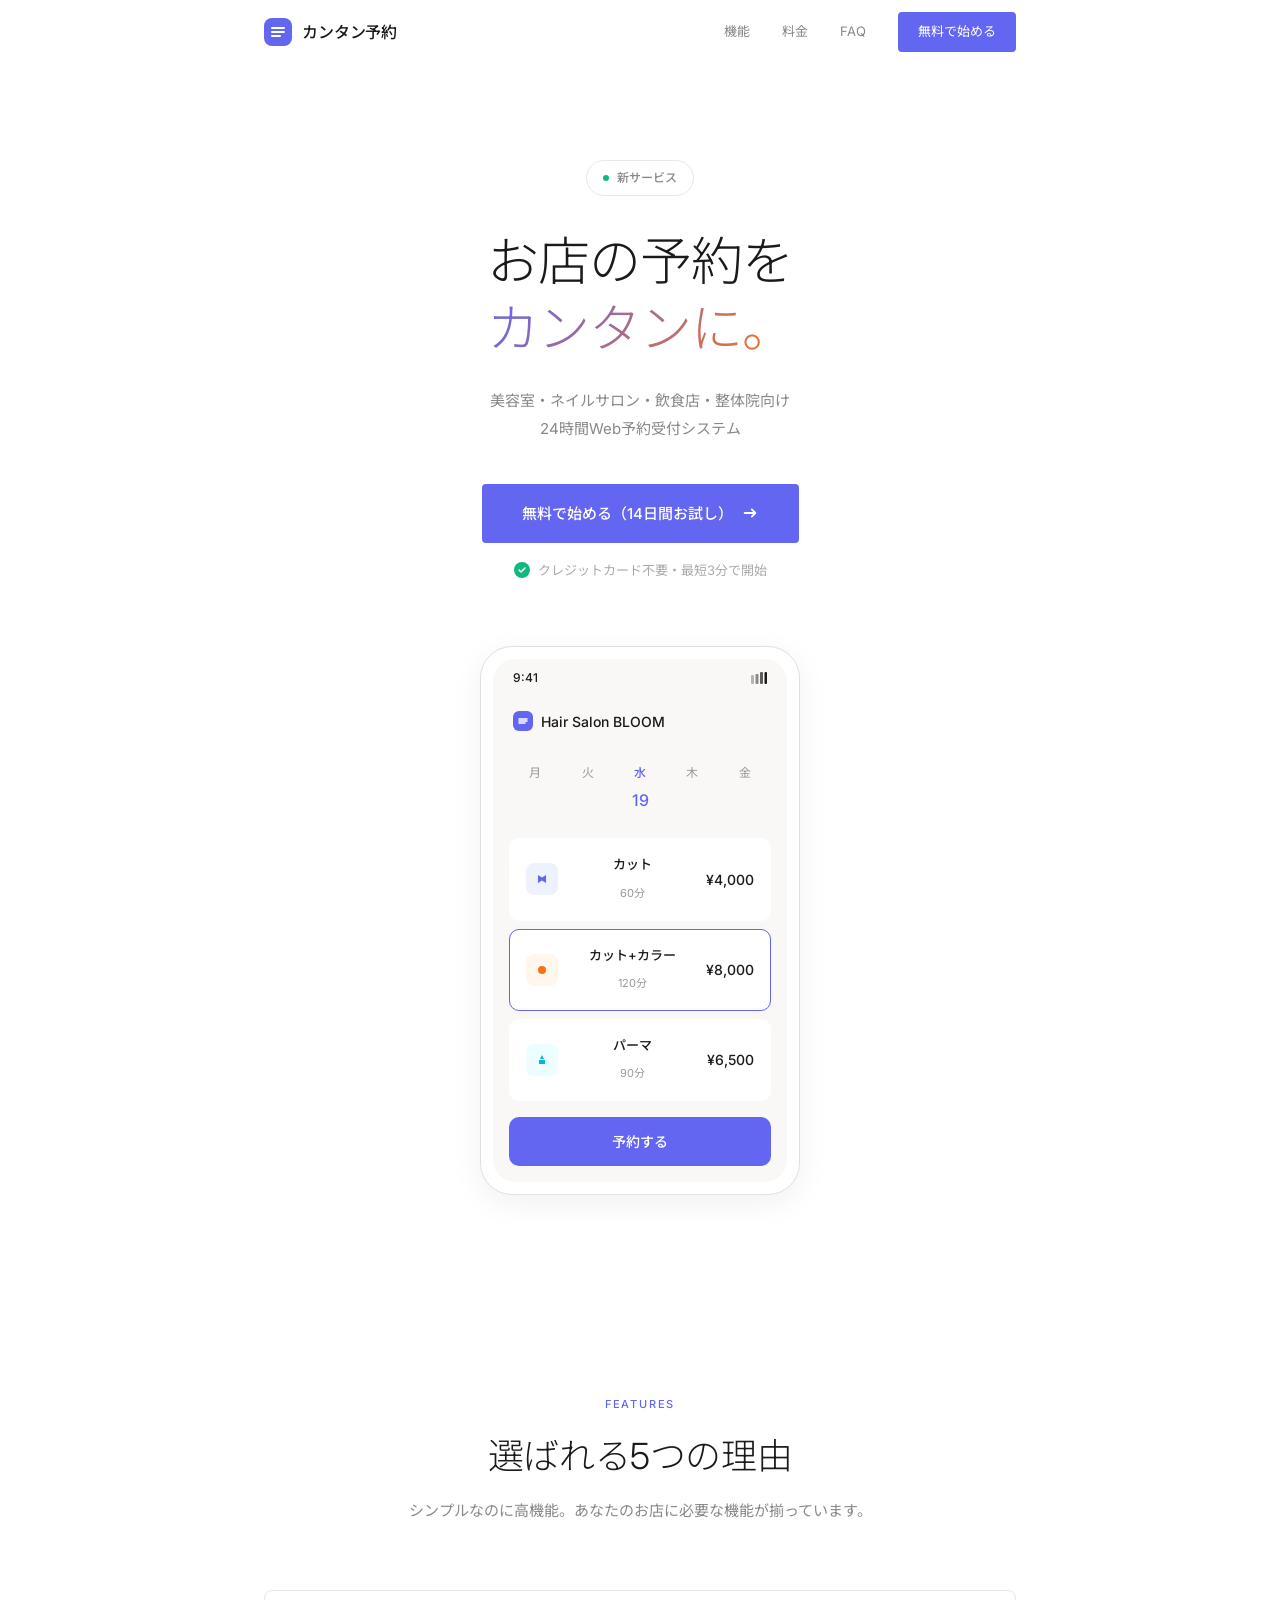
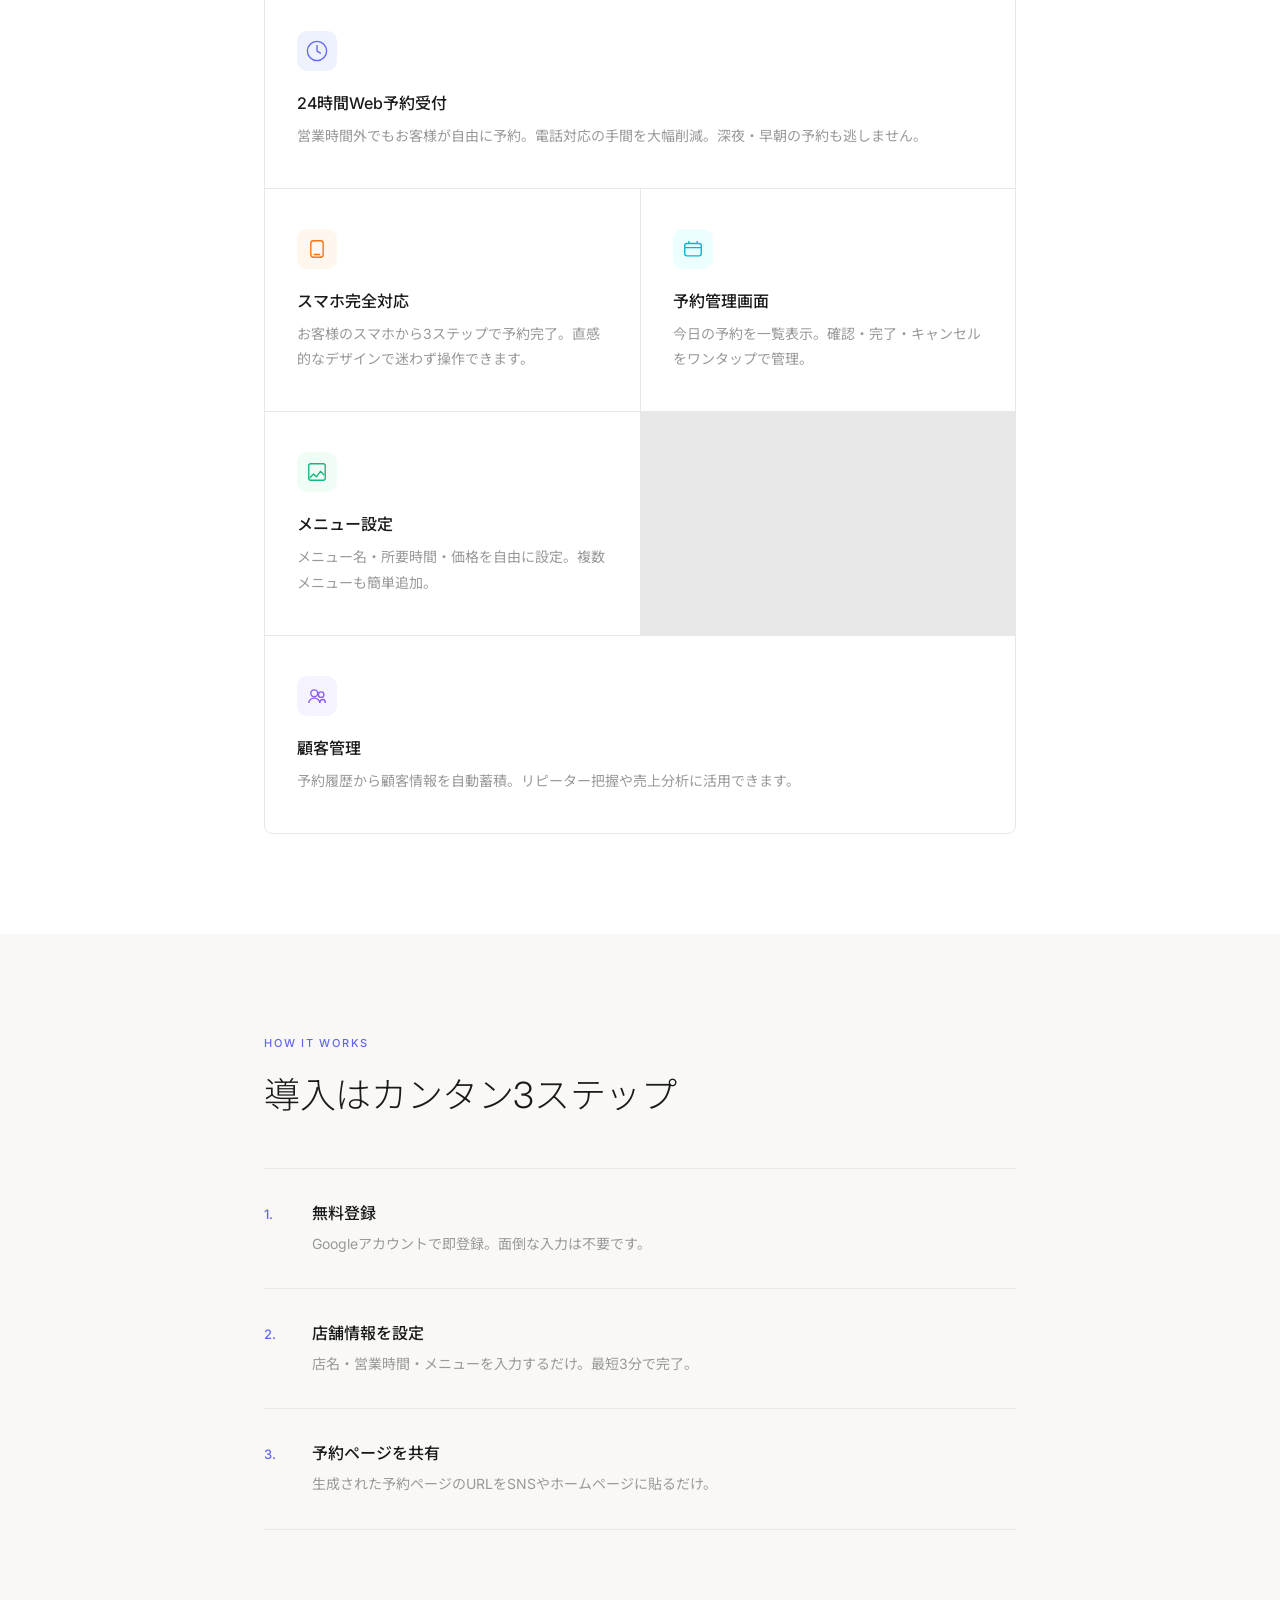
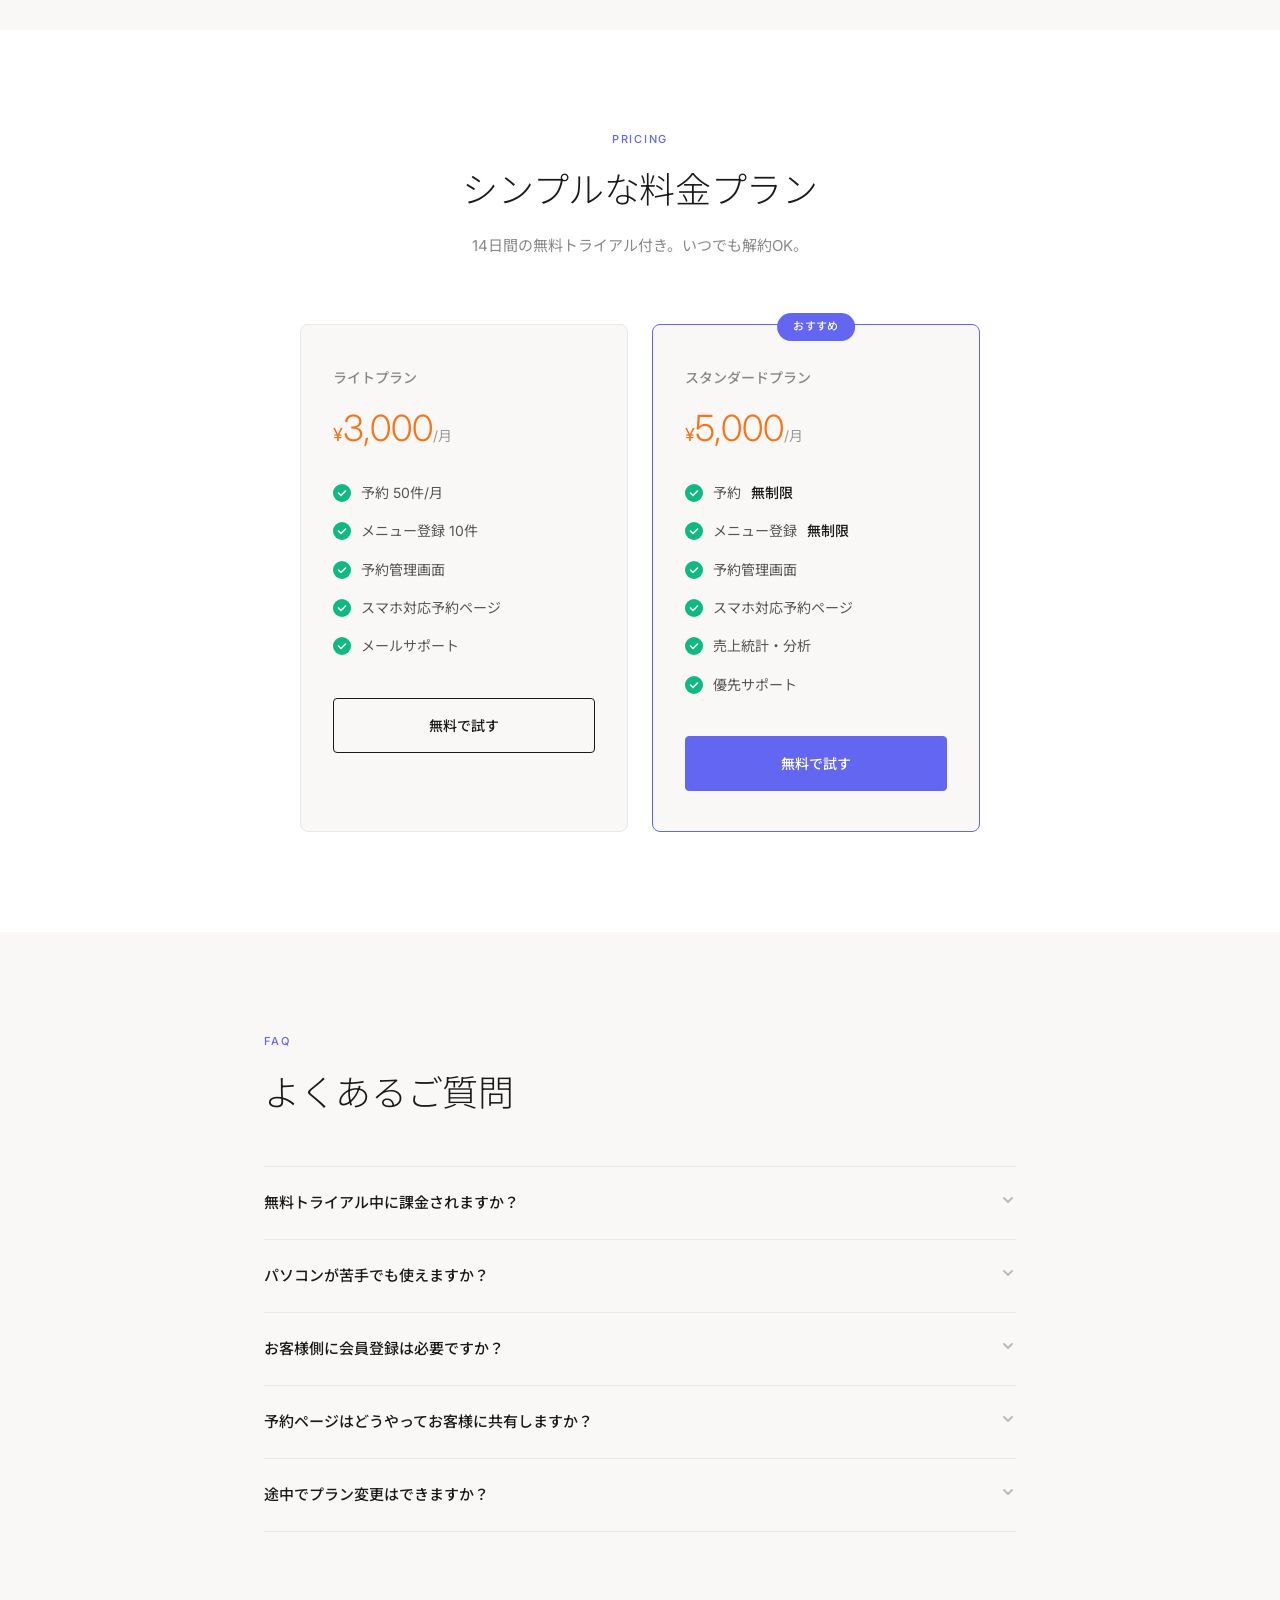
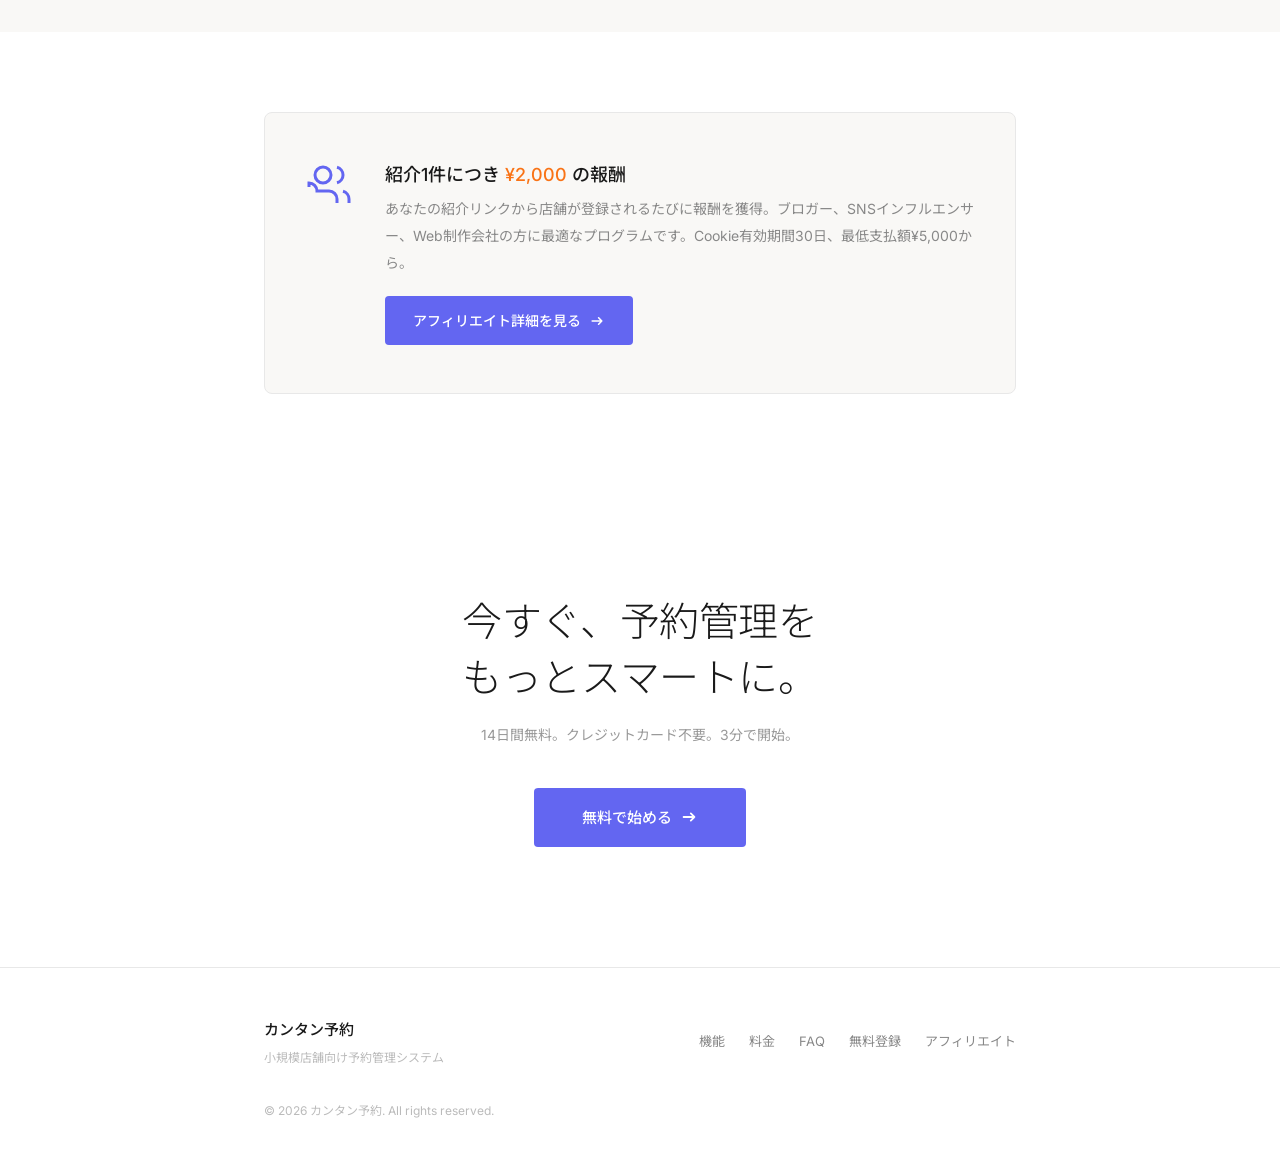
==== commit 24aa6f1d: "Unified clean minimal design across landing page and affiliate page" ====
--- a/index.html
+++ b/index.html
@@ -8,389 +8,1160 @@
   <meta name="keywords" content="予約システム 無料, 予約管理 美容室, ネット予約 導入, オンライン予約, 予約システム 小規模, サロン予約, 飲食店予約">
   <meta name="robots" content="index, follow">
   <link rel="canonical" href="https://richend0913.github.io/yoyaku-system/">
-  <link rel="stylesheet" href="css/style.css">
   <link rel="preconnect" href="https://fonts.googleapis.com">
   <link rel="preconnect" href="https://fonts.gstatic.com" crossorigin>
-  <link href="https://fonts.googleapis.com/css2?family=Inter:wght@400;500;600;700;800;900&family=Noto+Sans+JP:wght@400;500;600;700;800;900&display=swap" rel="stylesheet">
+  <link href="https://fonts.googleapis.com/css2?family=Inter:wght@300;400;500;600&family=Noto+Sans+JP:wght@300;400;500;600&display=swap" rel="stylesheet">
   <script async src="https://pagead2.googlesyndication.com/pagead/js/adsbygoogle.js?client=ca-pub-6327505164684489" crossorigin="anonymous"></script>
+  <style>
+    /* ============================================
+       MINIMAL LUXURY LANDING PAGE
+       Clean editorial aesthetic
+       ============================================ */
+
+    *, *::before, *::after {
+      box-sizing: border-box;
+      margin: 0;
+      padding: 0;
+    }
+
+    html { scroll-behavior: smooth; }
+
+    body {
+      font-family: 'Inter', 'Noto Sans JP', -apple-system, BlinkMacSystemFont, sans-serif;
+      color: #1a1a1a;
+      background: #ffffff;
+      line-height: 1.8;
+      -webkit-font-smoothing: antialiased;
+      -moz-osx-font-smoothing: grayscale;
+    }
+
+    /* --- Fade in --- */
+    .fade-in-element {
+      opacity: 0;
+      transition: opacity 0.6s ease;
+    }
+    .fade-in-element.is-visible {
+      opacity: 1;
+    }
+
+    /* --- Container --- */
+    .lp-container {
+      max-width: 800px;
+      margin: 0 auto;
+      padding: 0 24px;
+    }
+
+    /* --- Section label --- */
+    .lp-label {
+      font-size: 11px;
+      font-weight: 500;
+      letter-spacing: 0.16em;
+      text-transform: uppercase;
+      color: #6366f1;
+      margin-bottom: 16px;
+    }
+
+    /* --- Section title --- */
+    .lp-title {
+      font-size: clamp(24px, 4vw, 36px);
+      font-weight: 300;
+      line-height: 1.4;
+      letter-spacing: -0.01em;
+      color: #1a1a1a;
+      margin-bottom: 16px;
+    }
+
+    .lp-subtitle {
+      font-size: 15px;
+      color: #888;
+      line-height: 1.9;
+      max-width: 560px;
+    }
+
+    /* ============ HEADER ============ */
+    .lp-header {
+      position: fixed;
+      top: 0;
+      left: 0;
+      right: 0;
+      z-index: 100;
+      background: rgba(255, 255, 255, 0.9);
+      backdrop-filter: blur(12px);
+      -webkit-backdrop-filter: blur(12px);
+      border-bottom: 1px solid transparent;
+      transition: border-color 0.3s ease;
+    }
+    .lp-header.scrolled {
+      border-bottom-color: #e8e8e8;
+    }
+    .lp-header-inner {
+      max-width: 800px;
+      margin: 0 auto;
+      padding: 0 24px;
+      display: flex;
+      align-items: center;
+      justify-content: space-between;
+      height: 64px;
+    }
+    .lp-logo {
+      display: flex;
+      align-items: center;
+      gap: 10px;
+      text-decoration: none;
+      color: #1a1a1a;
+    }
+    .lp-logo-icon {
+      width: 28px;
+      height: 28px;
+    }
+    .lp-logo-text {
+      font-size: 16px;
+      font-weight: 500;
+      letter-spacing: -0.01em;
+    }
+    .lp-nav {
+      display: flex;
+      align-items: center;
+      gap: 32px;
+    }
+    .lp-nav a {
+      font-size: 13px;
+      font-weight: 400;
+      color: #888;
+      text-decoration: none;
+      transition: color 0.2s ease;
+    }
+    .lp-nav a:hover {
+      color: #1a1a1a;
+    }
+    .lp-nav-cta {
+      display: inline-block;
+      padding: 8px 20px;
+      background: #6366f1;
+      border: none;
+      border-radius: 4px;
+      color: #ffffff !important;
+      font-size: 13px;
+      font-weight: 500;
+      text-decoration: none;
+      transition: opacity 0.2s ease;
+    }
+    .lp-nav-cta:hover {
+      opacity: 0.85;
+      color: #ffffff !important;
+    }
+
+    /* Mobile menu */
+    .lp-mobile-btn {
+      display: none;
+      flex-direction: column;
+      gap: 5px;
+      background: none;
+      border: none;
+      cursor: pointer;
+      padding: 4px;
+    }
+    .lp-mobile-btn span {
+      display: block;
+      width: 20px;
+      height: 1.5px;
+      background: #1a1a1a;
+      transition: all 0.3s ease;
+    }
+    .lp-mobile-btn.active span:nth-child(1) {
+      transform: rotate(45deg) translate(4px, 4px);
+    }
+    .lp-mobile-btn.active span:nth-child(2) {
+      opacity: 0;
+    }
+    .lp-mobile-btn.active span:nth-child(3) {
+      transform: rotate(-45deg) translate(4px, -4px);
+    }
+    .lp-mobile-nav {
+      display: none;
+      position: absolute;
+      top: 64px;
+      left: 0;
+      right: 0;
+      background: #ffffff;
+      border-bottom: 1px solid #e8e8e8;
+      padding: 24px;
+    }
+    .lp-mobile-nav.open {
+      display: flex;
+      flex-direction: column;
+      gap: 20px;
+      align-items: center;
+    }
+    .lp-mobile-nav a {
+      font-size: 14px;
+      color: #888;
+      text-decoration: none;
+    }
+
+    /* ============ HERO ============ */
+    .lp-hero {
+      padding: 160px 0 100px;
+      text-align: center;
+      background: #ffffff;
+    }
+    .lp-hero-badge {
+      display: inline-flex;
+      align-items: center;
+      gap: 8px;
+      padding: 6px 16px;
+      border: 1px solid #e8e8e8;
+      border-radius: 20px;
+      font-size: 12px;
+      font-weight: 500;
+      color: #888;
+      margin-bottom: 32px;
+    }
+    .lp-hero-badge-dot {
+      width: 6px;
+      height: 6px;
+      border-radius: 50%;
+      background: #10b981;
+    }
+    .lp-hero h1 {
+      font-size: clamp(32px, 5vw, 52px);
+      font-weight: 300;
+      line-height: 1.3;
+      letter-spacing: -0.02em;
+      color: #1a1a1a;
+      margin-bottom: 24px;
+    }
+    .lp-hero-gradient {
+      background: linear-gradient(135deg, #6366f1, #f97316);
+      -webkit-background-clip: text;
+      -webkit-text-fill-color: transparent;
+      background-clip: text;
+    }
+    .lp-hero-sub {
+      font-size: 15px;
+      color: #888;
+      line-height: 1.9;
+      max-width: 480px;
+      margin: 0 auto 40px;
+    }
+    .lp-hero-cta {
+      display: inline-flex;
+      align-items: center;
+      gap: 8px;
+      padding: 16px 40px;
+      background: #6366f1;
+      border: none;
+      border-radius: 4px;
+      color: #ffffff;
+      font-size: 15px;
+      font-weight: 500;
+      font-family: inherit;
+      text-decoration: none;
+      transition: opacity 0.2s ease;
+    }
+    .lp-hero-cta:hover {
+      opacity: 0.85;
+    }
+    .lp-hero-note {
+      display: flex;
+      align-items: center;
+      justify-content: center;
+      gap: 8px;
+      margin-top: 16px;
+      font-size: 13px;
+      color: #aaa;
+    }
+    .lp-hero-note svg {
+      flex-shrink: 0;
+    }
+
+    /* ============ PHONE MOCKUP ============ */
+    .lp-phone-wrap {
+      margin: 64px auto 0;
+      max-width: 320px;
+    }
+    .lp-phone {
+      background: #ffffff;
+      border: 1px solid #e0e0e0;
+      border-radius: 32px;
+      padding: 12px;
+      box-shadow: 0 8px 32px rgba(0, 0, 0, 0.06);
+    }
+    .lp-phone-screen {
+      background: #f9f8f6;
+      border-radius: 22px;
+      overflow: hidden;
+      padding: 0;
+    }
+    .lp-phone-status {
+      display: flex;
+      justify-content: space-between;
+      align-items: center;
+      padding: 8px 20px;
+      font-size: 12px;
+      font-weight: 500;
+      color: #1a1a1a;
+    }
+    .lp-phone-header {
+      display: flex;
+      align-items: center;
+      gap: 8px;
+      padding: 12px 20px;
+      font-size: 14px;
+      font-weight: 500;
+      color: #1a1a1a;
+    }
+    .lp-phone-dates {
+      display: flex;
+      gap: 0;
+      padding: 8px 16px;
+    }
+    .lp-phone-date {
+      flex: 1;
+      text-align: center;
+      font-size: 12px;
+      color: #999;
+      padding: 8px 0;
+    }
+    .lp-phone-date.active {
+      color: #6366f1;
+      font-weight: 500;
+    }
+    .lp-phone-date span {
+      display: block;
+      font-size: 16px;
+      margin-top: 2px;
+    }
+    .lp-phone-menu {
+      padding: 8px 16px 16px;
+      display: flex;
+      flex-direction: column;
+      gap: 8px;
+    }
+    .lp-phone-item {
+      display: flex;
+      align-items: center;
+      gap: 12px;
+      background: #ffffff;
+      border-radius: 10px;
+      padding: 14px 16px;
+      border: 1px solid transparent;
+    }
+    .lp-phone-item.selected {
+      border-color: #6366f1;
+    }
+    .lp-phone-icon {
+      width: 32px;
+      height: 32px;
+      border-radius: 8px;
+      display: flex;
+      align-items: center;
+      justify-content: center;
+      flex-shrink: 0;
+    }
+    .lp-phone-info {
+      flex: 1;
+    }
+    .lp-phone-info strong {
+      display: block;
+      font-size: 13px;
+      font-weight: 500;
+      color: #1a1a1a;
+    }
+    .lp-phone-info span {
+      font-size: 11px;
+      color: #999;
+    }
+    .lp-phone-price {
+      font-size: 14px;
+      font-weight: 500;
+      color: #1a1a1a;
+    }
+    .lp-phone-btn {
+      margin: 0 16px 16px;
+      padding: 12px;
+      background: #6366f1;
+      border-radius: 10px;
+      text-align: center;
+      color: #ffffff;
+      font-size: 14px;
+      font-weight: 500;
+    }
+
+    /* ============ FEATURES ============ */
+    .lp-features {
+      padding: 100px 0;
+      background: #ffffff;
+    }
+    .lp-features-header {
+      text-align: center;
+      margin-bottom: 64px;
+    }
+    .lp-features-header .lp-subtitle {
+      margin: 0 auto;
+    }
+    .lp-feature-grid {
+      display: grid;
+      grid-template-columns: 1fr 1fr;
+      gap: 1px;
+      background: #e8e8e8;
+      border: 1px solid #e8e8e8;
+      border-radius: 8px;
+      overflow: hidden;
+    }
+    .lp-feature-card {
+      background: #ffffff;
+      padding: 40px 32px;
+    }
+    .lp-feature-card.wide {
+      grid-column: span 2;
+    }
+    .lp-feature-icon {
+      width: 40px;
+      height: 40px;
+      border-radius: 10px;
+      display: flex;
+      align-items: center;
+      justify-content: center;
+      margin-bottom: 20px;
+    }
+    .lp-feature-icon--indigo { background: #eef2ff; color: #6366f1; }
+    .lp-feature-icon--coral { background: #fff7ed; color: #f97316; }
+    .lp-feature-icon--cyan { background: #ecfeff; color: #06b6d4; }
+    .lp-feature-icon--green { background: #f0fdf4; color: #10b981; }
+    .lp-feature-icon--violet { background: #f5f3ff; color: #8b5cf6; }
+    .lp-feature-card h3 {
+      font-size: 16px;
+      font-weight: 500;
+      color: #1a1a1a;
+      margin-bottom: 8px;
+      line-height: 1.5;
+    }
+    .lp-feature-card p {
+      font-size: 14px;
+      color: #999;
+      line-height: 1.8;
+    }
+
+    /* ============ HOW IT WORKS ============ */
+    .lp-steps {
+      padding: 100px 0;
+      background: #f9f8f6;
+    }
+    .lp-steps-header {
+      margin-bottom: 48px;
+    }
+    .lp-step {
+      display: flex;
+      gap: 24px;
+      padding: 32px 0;
+      border-top: 1px solid #e8e8e8;
+      align-items: baseline;
+    }
+    .lp-step:last-child {
+      border-bottom: 1px solid #e8e8e8;
+    }
+    .lp-step-num {
+      font-size: 13px;
+      font-weight: 500;
+      color: #6366f1;
+      flex-shrink: 0;
+      width: 24px;
+    }
+    .lp-step-content {
+      flex: 1;
+    }
+    .lp-step-title {
+      font-size: 16px;
+      font-weight: 500;
+      color: #1a1a1a;
+      margin-bottom: 6px;
+      line-height: 1.5;
+    }
+    .lp-step-desc {
+      font-size: 14px;
+      color: #999;
+      line-height: 1.8;
+    }
+
+    /* ============ PRICING ============ */
+    .lp-pricing {
+      padding: 100px 0;
+      background: #ffffff;
+    }
+    .lp-pricing-header {
+      text-align: center;
+      margin-bottom: 64px;
+    }
+    .lp-pricing-header .lp-subtitle {
+      margin: 0 auto;
+    }
+    .lp-pricing-grid {
+      display: grid;
+      grid-template-columns: 1fr 1fr;
+      gap: 24px;
+      max-width: 680px;
+      margin: 0 auto;
+    }
+    .lp-pricing-card {
+      background: #f9f8f6;
+      border: 1px solid #e8e8e8;
+      border-radius: 8px;
+      padding: 40px 32px;
+      position: relative;
+    }
+    .lp-pricing-card--popular {
+      border-color: #6366f1;
+    }
+    .lp-pricing-badge {
+      position: absolute;
+      top: -12px;
+      left: 50%;
+      transform: translateX(-50%);
+      background: #6366f1;
+      color: #ffffff;
+      font-size: 11px;
+      font-weight: 500;
+      padding: 4px 16px;
+      border-radius: 20px;
+      letter-spacing: 0.04em;
+    }
+    .lp-pricing-name {
+      font-size: 14px;
+      font-weight: 500;
+      color: #888;
+      margin-bottom: 16px;
+    }
+    .lp-pricing-price {
+      font-size: 36px;
+      font-weight: 300;
+      color: #f97316;
+      margin-bottom: 24px;
+      line-height: 1.2;
+    }
+    .lp-pricing-currency {
+      font-size: 18px;
+      font-weight: 400;
+    }
+    .lp-pricing-period {
+      font-size: 14px;
+      font-weight: 400;
+      color: #999;
+    }
+    .lp-pricing-features {
+      list-style: none;
+      margin-bottom: 32px;
+    }
+    .lp-pricing-features li {
+      display: flex;
+      align-items: center;
+      gap: 10px;
+      padding: 8px 0;
+      font-size: 14px;
+      color: #555;
+      line-height: 1.6;
+    }
+    .lp-pricing-features li svg {
+      flex-shrink: 0;
+    }
+    .lp-pricing-features li strong {
+      font-weight: 500;
+      color: #1a1a1a;
+    }
+    .lp-pricing-btn {
+      display: block;
+      width: 100%;
+      padding: 14px;
+      border-radius: 4px;
+      font-size: 14px;
+      font-weight: 500;
+      font-family: inherit;
+      text-align: center;
+      text-decoration: none;
+      cursor: pointer;
+      transition: opacity 0.2s ease;
+    }
+    .lp-pricing-btn:hover {
+      opacity: 0.85;
+    }
+    .lp-pricing-btn--outline {
+      background: transparent;
+      border: 1px solid #1a1a1a;
+      color: #1a1a1a;
+    }
+    .lp-pricing-btn--solid {
+      background: #6366f1;
+      border: 1px solid #6366f1;
+      color: #ffffff;
+    }
+
+    /* ============ FAQ ============ */
+    .lp-faq {
+      padding: 100px 0;
+      background: #f9f8f6;
+    }
+    .lp-faq-header {
+      margin-bottom: 48px;
+    }
+    .lp-faq-item {
+      border-top: 1px solid #e8e8e8;
+    }
+    .lp-faq-item:last-child {
+      border-bottom: 1px solid #e8e8e8;
+    }
+    .lp-faq-question {
+      display: flex;
+      align-items: center;
+      justify-content: space-between;
+      width: 100%;
+      padding: 24px 0;
+      background: none;
+      border: none;
+      font-size: 15px;
+      font-weight: 500;
+      color: #1a1a1a;
+      cursor: pointer;
+      font-family: inherit;
+      text-align: left;
+      line-height: 1.6;
+    }
+    .lp-faq-toggle {
+      flex-shrink: 0;
+      transition: transform 0.3s ease;
+      color: #bbb;
+    }
+    .lp-faq-item.open .lp-faq-toggle {
+      transform: rotate(180deg);
+    }
+    .lp-faq-answer {
+      max-height: 0;
+      overflow: hidden;
+      transition: max-height 0.3s ease;
+    }
+    .lp-faq-item.open .lp-faq-answer {
+      max-height: 300px;
+    }
+    .lp-faq-answer p {
+      padding: 0 0 24px;
+      font-size: 14px;
+      color: #888;
+      line-height: 1.9;
+    }
+
+    /* ============ AFFILIATE ============ */
+    .lp-affiliate {
+      padding: 80px 0;
+      background: #ffffff;
+    }
+    .lp-affiliate-card {
+      background: #f9f8f6;
+      border: 1px solid #e8e8e8;
+      border-radius: 8px;
+      padding: 48px 40px;
+      display: flex;
+      gap: 32px;
+      align-items: flex-start;
+    }
+    .lp-affiliate-icon {
+      flex-shrink: 0;
+      width: 48px;
+      height: 48px;
+      color: #6366f1;
+    }
+    .lp-affiliate-content h3 {
+      font-size: 18px;
+      font-weight: 500;
+      color: #1a1a1a;
+      margin-bottom: 8px;
+      line-height: 1.5;
+    }
+    .lp-affiliate-content h3 span {
+      color: #f97316;
+    }
+    .lp-affiliate-content p {
+      font-size: 14px;
+      color: #888;
+      line-height: 1.9;
+      margin-bottom: 20px;
+    }
+    .lp-affiliate-btn {
+      display: inline-flex;
+      align-items: center;
+      gap: 8px;
+      padding: 12px 28px;
+      background: #6366f1;
+      border: none;
+      border-radius: 4px;
+      color: #ffffff;
+      font-size: 14px;
+      font-weight: 500;
+      font-family: inherit;
+      text-decoration: none;
+      transition: opacity 0.2s ease;
+    }
+    .lp-affiliate-btn:hover {
+      opacity: 0.85;
+    }
+
+    /* ============ FINAL CTA ============ */
+    .lp-cta {
+      padding: 120px 0;
+      text-align: center;
+      background: #ffffff;
+    }
+    .lp-cta h2 {
+      font-size: clamp(24px, 4vw, 40px);
+      font-weight: 300;
+      color: #1a1a1a;
+      margin-bottom: 16px;
+      letter-spacing: -0.01em;
+      line-height: 1.4;
+    }
+    .lp-cta-sub {
+      font-size: 14px;
+      color: #999;
+      margin-bottom: 40px;
+    }
+    .lp-cta-btn {
+      display: inline-flex;
+      align-items: center;
+      gap: 8px;
+      padding: 16px 48px;
+      background: #6366f1;
+      border: none;
+      border-radius: 4px;
+      color: #ffffff;
+      font-size: 15px;
+      font-weight: 500;
+      font-family: inherit;
+      text-decoration: none;
+      transition: opacity 0.2s ease;
+    }
+    .lp-cta-btn:hover {
+      opacity: 0.85;
+    }
+
+    /* ============ FOOTER ============ */
+    .lp-footer {
+      padding: 48px 0;
+      border-top: 1px solid #e8e8e8;
+      background: #ffffff;
+    }
+    .lp-footer-inner {
+      display: flex;
+      align-items: center;
+      justify-content: space-between;
+      margin-bottom: 32px;
+      flex-wrap: wrap;
+      gap: 16px;
+    }
+    .lp-footer-brand {
+      font-size: 15px;
+      font-weight: 500;
+      color: #1a1a1a;
+    }
+    .lp-footer-brand p {
+      font-size: 12px;
+      color: #bbb;
+      font-weight: 400;
+      margin-top: 4px;
+    }
+    .lp-footer-links {
+      display: flex;
+      gap: 24px;
+    }
+    .lp-footer-links a {
+      font-size: 13px;
+      color: #888;
+      text-decoration: none;
+      transition: color 0.2s ease;
+    }
+    .lp-footer-links a:hover {
+      color: #1a1a1a;
+    }
+    .lp-footer-bottom {
+      font-size: 12px;
+      color: #bbb;
+    }
+
+    /* ============ CHECK ICON (reusable) ============ */
+    .lp-check-icon {
+      width: 18px;
+      height: 18px;
+    }
+
+    /* ============ RESPONSIVE ============ */
+    @media (max-width: 768px) {
+      .lp-nav {
+        display: none;
+      }
+      .lp-mobile-btn {
+        display: flex;
+      }
+      .lp-hero {
+        padding: 120px 0 60px;
+      }
+      .lp-feature-grid {
+        grid-template-columns: 1fr;
+      }
+      .lp-feature-card.wide {
+        grid-column: span 1;
+      }
+      .lp-pricing-grid {
+        grid-template-columns: 1fr;
+      }
+      .lp-affiliate-card {
+        flex-direction: column;
+        padding: 32px 24px;
+      }
+      .lp-footer-inner {
+        flex-direction: column;
+        align-items: flex-start;
+      }
+      .lp-footer-links {
+        flex-wrap: wrap;
+        gap: 16px;
+      }
+      .lp-features,
+      .lp-steps,
+      .lp-pricing,
+      .lp-faq {
+        padding: 60px 0;
+      }
+      .lp-cta {
+        padding: 80px 0;
+      }
+    }
+
+    @media (max-width: 480px) {
+      .lp-phone-wrap {
+        max-width: 280px;
+      }
+    }
+  </style>
 </head>
 <body>
-  <!-- Noise texture overlay -->
-  <div class="grain-overlay"></div>
 
   <!-- Header -->
-  <header class="header">
-    <div class="container header-inner">
-      <div class="logo">
-        <span class="logo-icon">
-          <svg width="28" height="28" viewBox="0 0 28 28" fill="none">
-            <rect width="28" height="28" rx="8" fill="url(#logo-grad)"/>
-            <path d="M8 10h12M8 14h12M8 18h8" stroke="white" stroke-width="2" stroke-linecap="round"/>
-            <defs><linearGradient id="logo-grad" x1="0" y1="0" x2="28" y2="28"><stop stop-color="#4f46e5"/><stop offset="1" stop-color="#f97316"/></linearGradient></defs>
-          </svg>
-        </span>
-        <span class="logo-text">カンタン予約</span>
-      </div>
-      <nav class="header-nav">
+  <header class="lp-header" id="lpHeader">
+    <div class="lp-header-inner">
+      <a href="#" class="lp-logo">
+        <svg class="lp-logo-icon" width="28" height="28" viewBox="0 0 28 28" fill="none">
+          <rect width="28" height="28" rx="8" fill="#6366f1"/>
+          <path d="M8 10h12M8 14h12M8 18h8" stroke="white" stroke-width="2" stroke-linecap="round"/>
+        </svg>
+        <span class="lp-logo-text">カンタン予約</span>
+      </a>
+      <nav class="lp-nav">
         <a href="#features">機能</a>
         <a href="#pricing">料金</a>
         <a href="#faq">FAQ</a>
-        <a href="register.html" class="btn btn-primary btn-sm">無料で始める</a>
+        <a href="register.html" class="lp-nav-cta">無料で始める</a>
       </nav>
-      <button class="mobile-menu-btn" id="mobileMenuBtn" aria-label="メニュー">
+      <button class="lp-mobile-btn" id="mobileMenuBtn" aria-label="メニュー">
         <span></span><span></span><span></span>
       </button>
     </div>
-    <div class="mobile-nav" id="mobileNav">
+    <div class="lp-mobile-nav" id="mobileNav">
       <a href="#features">機能</a>
       <a href="#pricing">料金</a>
       <a href="#faq">FAQ</a>
-      <a href="register.html" class="btn btn-primary">無料で始める</a>
+      <a href="register.html" class="lp-nav-cta">無料で始める</a>
     </div>
   </header>
 
   <!-- Hero -->
-  <section class="hero">
-    <div class="hero-bg">
-      <div class="hero-grid-dots"></div>
-      <div class="hero-glow hero-glow--1"></div>
-      <div class="hero-glow hero-glow--2"></div>
-      <div class="hero-glow hero-glow--3"></div>
-    </div>
-    <div class="container hero-container">
-      <div class="hero-content">
-        <div class="hero-badge">
-          <span class="hero-badge-dot"></span>
-          新サービス
-        </div>
-        <h1 class="hero-title">
-          お店の予約を<br>
-          <span class="hero-title-gradient">カンタンに。</span>
-        </h1>
-        <p class="hero-subtitle">美容室・ネイルサロン・飲食店・整体院向け<br>24時間Web予約受付システム</p>
-        <div class="hero-cta">
-          <a href="register.html" class="btn btn-primary btn-lg btn-glow">
-            無料で始める（14日間お試し）
-            <svg width="20" height="20" viewBox="0 0 20 20" fill="none"><path d="M4 10h12m0 0l-4-4m4 4l-4 4" stroke="currentColor" stroke-width="2" stroke-linecap="round" stroke-linejoin="round"/></svg>
-          </a>
-          <p class="hero-note">
-            <svg width="16" height="16" viewBox="0 0 16 16" fill="none"><circle cx="8" cy="8" r="8" fill="#059669"/><path d="M5 8l2 2 4-4" stroke="white" stroke-width="1.5" stroke-linecap="round" stroke-linejoin="round"/></svg>
-            クレジットカード不要・最短3分で開始
-          </p>
-        </div>
+  <section class="lp-hero">
+    <div class="lp-container fade-in-element">
+      <div class="lp-hero-badge">
+        <span class="lp-hero-badge-dot"></span>
+        新サービス
       </div>
-      <div class="hero-visual">
-        <div class="phone-mockup">
-          <div class="phone-notch"></div>
-          <div class="phone-screen">
-            <div class="phone-status-bar">
+      <h1>
+        お店の予約を<br>
+        <span class="lp-hero-gradient">カンタンに。</span>
+      </h1>
+      <p class="lp-hero-sub">美容室・ネイルサロン・飲食店・整体院向け<br>24時間Web予約受付システム</p>
+      <a href="register.html" class="lp-hero-cta">
+        無料で始める（14日間お試し）
+        <svg width="18" height="18" viewBox="0 0 20 20" fill="none"><path d="M4 10h12m0 0l-4-4m4 4l-4 4" stroke="currentColor" stroke-width="2" stroke-linecap="round" stroke-linejoin="round"/></svg>
+      </a>
+      <p class="lp-hero-note">
+        <svg width="16" height="16" viewBox="0 0 16 16" fill="none"><circle cx="8" cy="8" r="8" fill="#10b981"/><path d="M5 8l2 2 4-4" stroke="white" stroke-width="1.5" stroke-linecap="round" stroke-linejoin="round"/></svg>
+        クレジットカード不要・最短3分で開始
+      </p>
+
+      <!-- Phone Mockup -->
+      <div class="lp-phone-wrap">
+        <div class="lp-phone">
+          <div class="lp-phone-screen">
+            <div class="lp-phone-status">
               <span>9:41</span>
-              <span class="phone-status-icons">
-                <svg width="16" height="12" viewBox="0 0 16 12" fill="currentColor"><rect x="0" y="3" width="3" height="9" rx="1" opacity=".3"/><rect x="4.5" y="2" width="3" height="10" rx="1" opacity=".5"/><rect x="9" y="0" width="3" height="12" rx="1" opacity=".7"/><rect x="13.5" y="0" width="2.5" height="12" rx="1"/></svg>
-              </span>
+              <svg width="16" height="12" viewBox="0 0 16 12" fill="#1a1a1a"><rect x="0" y="3" width="3" height="9" rx="1" opacity=".3"/><rect x="4.5" y="2" width="3" height="10" rx="1" opacity=".5"/><rect x="9" y="0" width="3" height="12" rx="1" opacity=".7"/><rect x="13.5" y="0" width="2.5" height="12" rx="1"/></svg>
             </div>
-            <div class="phone-app-header">
-              <div class="phone-app-logo">
-                <svg width="20" height="20" viewBox="0 0 20 20" fill="none"><rect width="20" height="20" rx="6" fill="#4f46e5"/><path d="M6 8h8M6 10h8M6 12h6" stroke="white" stroke-width="1.5" stroke-linecap="round"/></svg>
-              </div>
+            <div class="lp-phone-header">
+              <svg width="20" height="20" viewBox="0 0 20 20" fill="none"><rect width="20" height="20" rx="6" fill="#6366f1"/><path d="M6 8h8M6 10h8M6 12h6" stroke="white" stroke-width="1.5" stroke-linecap="round"/></svg>
               <span>Hair Salon BLOOM</span>
             </div>
-            <div class="phone-date-strip">
-              <div class="phone-date">月</div>
-              <div class="phone-date">火</div>
-              <div class="phone-date active">水<span>19</span></div>
-              <div class="phone-date">木</div>
-              <div class="phone-date">金</div>
+            <div class="lp-phone-dates">
+              <div class="lp-phone-date">月</div>
+              <div class="lp-phone-date">火</div>
+              <div class="lp-phone-date active">水<span>19</span></div>
+              <div class="lp-phone-date">木</div>
+              <div class="lp-phone-date">金</div>
             </div>
-            <div class="phone-menu-list">
-              <div class="phone-menu-item">
-                <div class="phone-menu-icon" style="background: linear-gradient(135deg, #818cf8, #4f46e5);">
-                  <svg width="16" height="16" viewBox="0 0 16 16" fill="white"><path d="M4 12V4l4 2.5L12 4v8l-4-2.5L4 12z"/></svg>
+            <div class="lp-phone-menu">
+              <div class="lp-phone-item">
+                <div class="lp-phone-icon" style="background: #eef2ff;">
+                  <svg width="16" height="16" viewBox="0 0 16 16" fill="#6366f1"><path d="M4 12V4l4 2.5L12 4v8l-4-2.5L4 12z"/></svg>
                 </div>
-                <div class="phone-menu-info">
+                <div class="lp-phone-info">
                   <strong>カット</strong>
                   <span>60分</span>
                 </div>
-                <div class="phone-menu-price">¥4,000</div>
+                <div class="lp-phone-price">¥4,000</div>
               </div>
-              <div class="phone-menu-item selected">
-                <div class="phone-menu-icon" style="background: linear-gradient(135deg, #f97316, #ea580c);">
-                  <svg width="16" height="16" viewBox="0 0 16 16" fill="white"><circle cx="8" cy="8" r="4"/></svg>
+              <div class="lp-phone-item selected">
+                <div class="lp-phone-icon" style="background: #fff7ed;">
+                  <svg width="16" height="16" viewBox="0 0 16 16" fill="#f97316"><circle cx="8" cy="8" r="4"/></svg>
                 </div>
-                <div class="phone-menu-info">
+                <div class="lp-phone-info">
                   <strong>カット+カラー</strong>
                   <span>120分</span>
                 </div>
-                <div class="phone-menu-price">¥8,000</div>
+                <div class="lp-phone-price">¥8,000</div>
               </div>
-              <div class="phone-menu-item">
-                <div class="phone-menu-icon" style="background: linear-gradient(135deg, #06b6d4, #0891b2);">
-                  <svg width="16" height="16" viewBox="0 0 16 16" fill="white"><path d="M8 3l2 4h-4l2-4zm-3 5h6v4H5V8z"/></svg>
+              <div class="lp-phone-item">
+                <div class="lp-phone-icon" style="background: #ecfeff;">
+                  <svg width="16" height="16" viewBox="0 0 16 16" fill="#06b6d4"><path d="M8 3l2 4h-4l2-4zm-3 5h6v4H5V8z"/></svg>
                 </div>
-                <div class="phone-menu-info">
+                <div class="lp-phone-info">
                   <strong>パーマ</strong>
                   <span>90分</span>
                 </div>
-                <div class="phone-menu-price">¥6,500</div>
+                <div class="lp-phone-price">¥6,500</div>
               </div>
             </div>
-            <div class="phone-book-btn">予約する</div>
-          </div>
-          <div class="phone-home-bar"></div>
-        </div>
-        <!-- Floating elements -->
-        <div class="floating-card floating-card--1 fade-in-element">
-          <svg width="20" height="20" viewBox="0 0 20 20" fill="none"><circle cx="10" cy="10" r="10" fill="#059669"/><path d="M6 10l3 3 5-5" stroke="white" stroke-width="2" stroke-linecap="round" stroke-linejoin="round"/></svg>
-          <span>予約確定！</span>
-        </div>
-        <div class="floating-card floating-card--2 fade-in-element">
-          <div class="floating-avatar-stack">
-            <div class="floating-avatar" style="background: #818cf8;">A</div>
-            <div class="floating-avatar" style="background: #f97316;">B</div>
-            <div class="floating-avatar" style="background: #06b6d4;">C</div>
-          </div>
-          <span>本日 12件の予約</span>
+            <div class="lp-phone-btn">予約する</div>
+          </div>
         </div>
       </div>
     </div>
   </section>
 
-  <!-- Features - Bento Grid -->
-  <section class="features" id="features">
-    <div class="container">
-      <div class="section-header fade-in-element">
-        <div class="section-label">FEATURES</div>
-        <h2 class="section-title">選ばれる<span class="gradient-text">5つの理由</span></h2>
-        <p class="section-subtitle">シンプルなのに高機能。あなたのお店に必要な機能が揃っています。</p>
+  <!-- Features -->
+  <section class="lp-features" id="features">
+    <div class="lp-container">
+      <div class="lp-features-header fade-in-element">
+        <p class="lp-label">Features</p>
+        <h2 class="lp-title">選ばれる5つの理由</h2>
+        <p class="lp-subtitle">シンプルなのに高機能。あなたのお店に必要な機能が揃っています。</p>
       </div>
-      <div class="bento-grid">
-        <div class="bento-card bento-card--large fade-in-element" data-accent="indigo">
-          <div class="bento-icon-wrap bento-icon--indigo">
-            <svg width="32" height="32" viewBox="0 0 32 32" fill="none"><circle cx="16" cy="16" r="14" stroke="currentColor" stroke-width="2"/><path d="M16 8v8l5 3" stroke="currentColor" stroke-width="2" stroke-linecap="round"/></svg>
+      <div class="lp-feature-grid">
+        <div class="lp-feature-card wide fade-in-element">
+          <div class="lp-feature-icon lp-feature-icon--indigo">
+            <svg width="22" height="22" viewBox="0 0 32 32" fill="none"><circle cx="16" cy="16" r="14" stroke="currentColor" stroke-width="2"/><path d="M16 8v8l5 3" stroke="currentColor" stroke-width="2" stroke-linecap="round"/></svg>
           </div>
           <h3>24時間Web予約受付</h3>
           <p>営業時間外でもお客様が自由に予約。電話対応の手間を大幅削減。深夜・早朝の予約も逃しません。</p>
-          <div class="bento-visual">
-            <div class="bento-chart">
-              <div class="bento-chart-bar" style="height: 40%;"></div>
-              <div class="bento-chart-bar" style="height: 65%;"></div>
-              <div class="bento-chart-bar" style="height: 85%;"></div>
-              <div class="bento-chart-bar" style="height: 70%;"></div>
-              <div class="bento-chart-bar active" style="height: 95%;"></div>
-              <div class="bento-chart-bar" style="height: 50%;"></div>
-              <div class="bento-chart-bar" style="height: 30%;"></div>
-            </div>
-          </div>
-        </div>
-        <div class="bento-card fade-in-element" data-accent="coral">
-          <div class="bento-icon-wrap bento-icon--coral">
-            <svg width="32" height="32" viewBox="0 0 32 32" fill="none"><rect x="7" y="4" width="18" height="24" rx="4" stroke="currentColor" stroke-width="2"/><line x1="12" y1="24" x2="20" y2="24" stroke="currentColor" stroke-width="2" stroke-linecap="round"/></svg>
+        </div>
+        <div class="lp-feature-card fade-in-element">
+          <div class="lp-feature-icon lp-feature-icon--coral">
+            <svg width="22" height="22" viewBox="0 0 32 32" fill="none"><rect x="7" y="4" width="18" height="24" rx="4" stroke="currentColor" stroke-width="2"/><line x1="12" y1="24" x2="20" y2="24" stroke="currentColor" stroke-width="2" stroke-linecap="round"/></svg>
           </div>
           <h3>スマホ完全対応</h3>
           <p>お客様のスマホから3ステップで予約完了。直感的なデザインで迷わず操作できます。</p>
         </div>
-        <div class="bento-card fade-in-element" data-accent="cyan">
-          <div class="bento-icon-wrap bento-icon--cyan">
-            <svg width="32" height="32" viewBox="0 0 32 32" fill="none"><rect x="4" y="8" width="24" height="18" rx="3" stroke="currentColor" stroke-width="2"/><path d="M4 14h24M10 8V5M22 8V5" stroke="currentColor" stroke-width="2" stroke-linecap="round"/></svg>
+        <div class="lp-feature-card fade-in-element">
+          <div class="lp-feature-icon lp-feature-icon--cyan">
+            <svg width="22" height="22" viewBox="0 0 32 32" fill="none"><rect x="4" y="8" width="24" height="18" rx="3" stroke="currentColor" stroke-width="2"/><path d="M4 14h24M10 8V5M22 8V5" stroke="currentColor" stroke-width="2" stroke-linecap="round"/></svg>
           </div>
           <h3>予約管理画面</h3>
           <p>今日の予約を一覧表示。確認・完了・キャンセルをワンタップで管理。</p>
         </div>
-        <div class="bento-card fade-in-element" data-accent="emerald">
-          <div class="bento-icon-wrap bento-icon--emerald">
-            <svg width="32" height="32" viewBox="0 0 32 32" fill="none"><path d="M6 24l5-5 4 4 6-8 5 5" stroke="currentColor" stroke-width="2" stroke-linecap="round" stroke-linejoin="round"/><rect x="4" y="4" width="24" height="24" rx="3" stroke="currentColor" stroke-width="2"/></svg>
+        <div class="lp-feature-card fade-in-element">
+          <div class="lp-feature-icon lp-feature-icon--green">
+            <svg width="22" height="22" viewBox="0 0 32 32" fill="none"><path d="M6 24l5-5 4 4 6-8 5 5" stroke="currentColor" stroke-width="2" stroke-linecap="round" stroke-linejoin="round"/><rect x="4" y="4" width="24" height="24" rx="3" stroke="currentColor" stroke-width="2"/></svg>
           </div>
           <h3>メニュー設定</h3>
           <p>メニュー名・所要時間・価格を自由に設定。複数メニューも簡単追加。</p>
         </div>
-        <div class="bento-card bento-card--wide fade-in-element" data-accent="violet">
-          <div class="bento-icon-wrap bento-icon--violet">
-            <svg width="32" height="32" viewBox="0 0 32 32" fill="none"><circle cx="12" cy="12" r="5" stroke="currentColor" stroke-width="2"/><circle cx="22" cy="14" r="4" stroke="currentColor" stroke-width="2"/><path d="M4 26c0-4 4-7 8-7s8 3 8 7" stroke="currentColor" stroke-width="2"/><path d="M20 26c0-3 2-5 5-5s3 2 3 5" stroke="currentColor" stroke-width="2"/></svg>
+        <div class="lp-feature-card wide fade-in-element">
+          <div class="lp-feature-icon lp-feature-icon--violet">
+            <svg width="22" height="22" viewBox="0 0 32 32" fill="none"><circle cx="12" cy="12" r="5" stroke="currentColor" stroke-width="2"/><circle cx="22" cy="14" r="4" stroke="currentColor" stroke-width="2"/><path d="M4 26c0-4 4-7 8-7s8 3 8 7" stroke="currentColor" stroke-width="2"/><path d="M20 26c0-3 2-5 5-5s3 2 3 5" stroke="currentColor" stroke-width="2"/></svg>
           </div>
           <h3>顧客管理</h3>
           <p>予約履歴から顧客情報を自動蓄積。リピーター把握や売上分析に活用できます。</p>
-          <div class="bento-visual">
-            <div class="bento-avatars">
-              <div class="bento-avatar-row">
-                <div class="bento-avatar" style="background: linear-gradient(135deg, #818cf8, #4f46e5);">A</div>
-                <div class="bento-avatar" style="background: linear-gradient(135deg, #f97316, #ea580c);">S</div>
-                <div class="bento-avatar" style="background: linear-gradient(135deg, #06b6d4, #0891b2);">M</div>
-                <div class="bento-avatar" style="background: linear-gradient(135deg, #10b981, #059669);">K</div>
-                <div class="bento-avatar bento-avatar--more">+24</div>
-              </div>
-            </div>
-          </div>
         </div>
       </div>
     </div>
   </section>
 
   <!-- How it works -->
-  <section class="how-it-works">
-    <div class="container">
-      <div class="section-header fade-in-element">
-        <div class="section-label">HOW IT WORKS</div>
-        <h2 class="section-title">導入は<span class="gradient-text">カンタン3ステップ</span></h2>
+  <section class="lp-steps">
+    <div class="lp-container">
+      <div class="lp-steps-header fade-in-element">
+        <p class="lp-label">How it works</p>
+        <h2 class="lp-title">導入はカンタン3ステップ</h2>
       </div>
-      <div class="steps">
-        <div class="step fade-in-element">
-          <div class="step-number">1</div>
-          <div class="step-line"></div>
-          <h3>無料登録</h3>
-          <p>Googleアカウントで即登録。面倒な入力は不要です。</p>
-        </div>
-        <div class="step fade-in-element">
-          <div class="step-number">2</div>
-          <div class="step-line"></div>
-          <h3>店舗情報を設定</h3>
-          <p>店名・営業時間・メニューを入力するだけ。最短3分で完了。</p>
-        </div>
-        <div class="step fade-in-element">
-          <div class="step-number">3</div>
-          <h3>予約ページを共有</h3>
-          <p>生成された予約ページのURLをSNSやホームページに貼るだけ。</p>
+      <div class="fade-in-element">
+        <div class="lp-step">
+          <span class="lp-step-num">1.</span>
+          <div class="lp-step-content">
+            <p class="lp-step-title">無料登録</p>
+            <p class="lp-step-desc">Googleアカウントで即登録。面倒な入力は不要です。</p>
+          </div>
+        </div>
+        <div class="lp-step">
+          <span class="lp-step-num">2.</span>
+          <div class="lp-step-content">
+            <p class="lp-step-title">店舗情報を設定</p>
+            <p class="lp-step-desc">店名・営業時間・メニューを入力するだけ。最短3分で完了。</p>
+          </div>
+        </div>
+        <div class="lp-step">
+          <span class="lp-step-num">3.</span>
+          <div class="lp-step-content">
+            <p class="lp-step-title">予約ページを共有</p>
+            <p class="lp-step-desc">生成された予約ページのURLをSNSやホームページに貼るだけ。</p>
+          </div>
         </div>
       </div>
     </div>
   </section>
 
   <!-- Pricing -->
-  <section class="pricing" id="pricing">
-    <div class="pricing-bg">
-      <div class="pricing-glow pricing-glow--1"></div>
-      <div class="pricing-glow pricing-glow--2"></div>
-    </div>
-    <div class="container">
-      <div class="section-header fade-in-element">
-        <div class="section-label section-label--light">PRICING</div>
-        <h2 class="section-title section-title--light">シンプルな<span class="gradient-text">料金プラン</span></h2>
-        <p class="section-subtitle section-subtitle--light">14日間の無料トライアル付き。いつでも解約OK。</p>
+  <section class="lp-pricing" id="pricing">
+    <div class="lp-container">
+      <div class="lp-pricing-header fade-in-element">
+        <p class="lp-label">Pricing</p>
+        <h2 class="lp-title">シンプルな料金プラン</h2>
+        <p class="lp-subtitle">14日間の無料トライアル付き。いつでも解約OK。</p>
       </div>
-      <div class="pricing-grid">
-        <div class="pricing-card glass-card fade-in-element">
-          <div class="pricing-name">ライトプラン</div>
-          <div class="pricing-price"><span class="pricing-currency">¥</span>3,000<span class="pricing-period">/月</span></div>
-          <ul class="pricing-features">
+      <div class="lp-pricing-grid fade-in-element">
+        <div class="lp-pricing-card">
+          <div class="lp-pricing-name">ライトプラン</div>
+          <div class="lp-pricing-price"><span class="lp-pricing-currency">¥</span>3,000<span class="lp-pricing-period">/月</span></div>
+          <ul class="lp-pricing-features">
             <li>
-              <svg width="20" height="20" viewBox="0 0 20 20" fill="none"><circle cx="10" cy="10" r="10" fill="#059669"/><path d="M6 10l3 3 5-5" stroke="white" stroke-width="1.5" stroke-linecap="round" stroke-linejoin="round"/></svg>
+              <svg class="lp-check-icon" viewBox="0 0 18 18" fill="none"><circle cx="9" cy="9" r="9" fill="#10b981"/><path d="M5.5 9l2.5 2.5 4.5-4.5" stroke="white" stroke-width="1.5" stroke-linecap="round" stroke-linejoin="round"/></svg>
               予約 50件/月
             </li>
             <li>
-              <svg width="20" height="20" viewBox="0 0 20 20" fill="none"><circle cx="10" cy="10" r="10" fill="#059669"/><path d="M6 10l3 3 5-5" stroke="white" stroke-width="1.5" stroke-linecap="round" stroke-linejoin="round"/></svg>
+              <svg class="lp-check-icon" viewBox="0 0 18 18" fill="none"><circle cx="9" cy="9" r="9" fill="#10b981"/><path d="M5.5 9l2.5 2.5 4.5-4.5" stroke="white" stroke-width="1.5" stroke-linecap="round" stroke-linejoin="round"/></svg>
               メニュー登録 10件
             </li>
             <li>
-              <svg width="20" height="20" viewBox="0 0 20 20" fill="none"><circle cx="10" cy="10" r="10" fill="#059669"/><path d="M6 10l3 3 5-5" stroke="white" stroke-width="1.5" stroke-linecap="round" stroke-linejoin="round"/></svg>
+              <svg class="lp-check-icon" viewBox="0 0 18 18" fill="none"><circle cx="9" cy="9" r="9" fill="#10b981"/><path d="M5.5 9l2.5 2.5 4.5-4.5" stroke="white" stroke-width="1.5" stroke-linecap="round" stroke-linejoin="round"/></svg>
               予約管理画面
             </li>
             <li>
-              <svg width="20" height="20" viewBox="0 0 20 20" fill="none"><circle cx="10" cy="10" r="10" fill="#059669"/><path d="M6 10l3 3 5-5" stroke="white" stroke-width="1.5" stroke-linecap="round" stroke-linejoin="round"/></svg>
+              <svg class="lp-check-icon" viewBox="0 0 18 18" fill="none"><circle cx="9" cy="9" r="9" fill="#10b981"/><path d="M5.5 9l2.5 2.5 4.5-4.5" stroke="white" stroke-width="1.5" stroke-linecap="round" stroke-linejoin="round"/></svg>
               スマホ対応予約ページ
             </li>
             <li>
-              <svg width="20" height="20" viewBox="0 0 20 20" fill="none"><circle cx="10" cy="10" r="10" fill="#059669"/><path d="M6 10l3 3 5-5" stroke="white" stroke-width="1.5" stroke-linecap="round" stroke-linejoin="round"/></svg>
+              <svg class="lp-check-icon" viewBox="0 0 18 18" fill="none"><circle cx="9" cy="9" r="9" fill="#10b981"/><path d="M5.5 9l2.5 2.5 4.5-4.5" stroke="white" stroke-width="1.5" stroke-linecap="round" stroke-linejoin="round"/></svg>
               メールサポート
             </li>
           </ul>
-          <a href="register.html" class="btn btn-outline-light btn-block">無料で試す</a>
-        </div>
-        <div class="pricing-card glass-card pricing-card--popular fade-in-element">
-          <div class="pricing-popular-border"></div>
-          <div class="pricing-badge">おすすめ</div>
-          <div class="pricing-name">スタンダードプラン</div>
-          <div class="pricing-price"><span class="pricing-currency">¥</span>5,000<span class="pricing-period">/月</span></div>
-          <ul class="pricing-features">
+          <a href="register.html" class="lp-pricing-btn lp-pricing-btn--outline">無料で試す</a>
+        </div>
+        <div class="lp-pricing-card lp-pricing-card--popular">
+          <div class="lp-pricing-badge">おすすめ</div>
+          <div class="lp-pricing-name">スタンダードプラン</div>
+          <div class="lp-pricing-price"><span class="lp-pricing-currency">¥</span>5,000<span class="lp-pricing-period">/月</span></div>
+          <ul class="lp-pricing-features">
             <li>
-              <svg width="20" height="20" viewBox="0 0 20 20" fill="none"><circle cx="10" cy="10" r="10" fill="#059669"/><path d="M6 10l3 3 5-5" stroke="white" stroke-width="1.5" stroke-linecap="round" stroke-linejoin="round"/></svg>
+              <svg class="lp-check-icon" viewBox="0 0 18 18" fill="none"><circle cx="9" cy="9" r="9" fill="#10b981"/><path d="M5.5 9l2.5 2.5 4.5-4.5" stroke="white" stroke-width="1.5" stroke-linecap="round" stroke-linejoin="round"/></svg>
               予約 <strong>無制限</strong>
             </li>
             <li>
-              <svg width="20" height="20" viewBox="0 0 20 20" fill="none"><circle cx="10" cy="10" r="10" fill="#059669"/><path d="M6 10l3 3 5-5" stroke="white" stroke-width="1.5" stroke-linecap="round" stroke-linejoin="round"/></svg>
+              <svg class="lp-check-icon" viewBox="0 0 18 18" fill="none"><circle cx="9" cy="9" r="9" fill="#10b981"/><path d="M5.5 9l2.5 2.5 4.5-4.5" stroke="white" stroke-width="1.5" stroke-linecap="round" stroke-linejoin="round"/></svg>
               メニュー登録 <strong>無制限</strong>
             </li>
             <li>
-              <svg width="20" height="20" viewBox="0 0 20 20" fill="none"><circle cx="10" cy="10" r="10" fill="#059669"/><path d="M6 10l3 3 5-5" stroke="white" stroke-width="1.5" stroke-linecap="round" stroke-linejoin="round"/></svg>
+              <svg class="lp-check-icon" viewBox="0 0 18 18" fill="none"><circle cx="9" cy="9" r="9" fill="#10b981"/><path d="M5.5 9l2.5 2.5 4.5-4.5" stroke="white" stroke-width="1.5" stroke-linecap="round" stroke-linejoin="round"/></svg>
               予約管理画面
             </li>
             <li>
-              <svg width="20" height="20" viewBox="0 0 20 20" fill="none"><circle cx="10" cy="10" r="10" fill="#059669"/><path d="M6 10l3 3 5-5" stroke="white" stroke-width="1.5" stroke-linecap="round" stroke-linejoin="round"/></svg>
+              <svg class="lp-check-icon" viewBox="0 0 18 18" fill="none"><circle cx="9" cy="9" r="9" fill="#10b981"/><path d="M5.5 9l2.5 2.5 4.5-4.5" stroke="white" stroke-width="1.5" stroke-linecap="round" stroke-linejoin="round"/></svg>
               スマホ対応予約ページ
             </li>
             <li>
-              <svg width="20" height="20" viewBox="0 0 20 20" fill="none"><circle cx="10" cy="10" r="10" fill="#059669"/><path d="M6 10l3 3 5-5" stroke="white" stroke-width="1.5" stroke-linecap="round" stroke-linejoin="round"/></svg>
+              <svg class="lp-check-icon" viewBox="0 0 18 18" fill="none"><circle cx="9" cy="9" r="9" fill="#10b981"/><path d="M5.5 9l2.5 2.5 4.5-4.5" stroke="white" stroke-width="1.5" stroke-linecap="round" stroke-linejoin="round"/></svg>
               売上統計・分析
             </li>
             <li>
-              <svg width="20" height="20" viewBox="0 0 20 20" fill="none"><circle cx="10" cy="10" r="10" fill="#059669"/><path d="M6 10l3 3 5-5" stroke="white" stroke-width="1.5" stroke-linecap="round" stroke-linejoin="round"/></svg>
+              <svg class="lp-check-icon" viewBox="0 0 18 18" fill="none"><circle cx="9" cy="9" r="9" fill="#10b981"/><path d="M5.5 9l2.5 2.5 4.5-4.5" stroke="white" stroke-width="1.5" stroke-linecap="round" stroke-linejoin="round"/></svg>
               優先サポート
             </li>
           </ul>
-          <a href="register.html" class="btn btn-primary btn-block btn-glow">無料で試す</a>
+          <a href="register.html" class="lp-pricing-btn lp-pricing-btn--solid">無料で試す</a>
         </div>
       </div>
     </div>
   </section>
 
   <!-- FAQ -->
-  <section class="faq" id="faq">
-    <div class="container">
-      <div class="section-header fade-in-element">
-        <div class="section-label">FAQ</div>
-        <h2 class="section-title">よくある<span class="gradient-text">ご質問</span></h2>
+  <section class="lp-faq" id="faq">
+    <div class="lp-container">
+      <div class="lp-faq-header fade-in-element">
+        <p class="lp-label">FAQ</p>
+        <h2 class="lp-title">よくあるご質問</h2>
       </div>
-      <div class="faq-list">
-        <div class="faq-item fade-in-element">
-          <button class="faq-question" onclick="this.parentElement.classList.toggle('open')">
+      <div class="fade-in-element">
+        <div class="lp-faq-item">
+          <button class="lp-faq-question" onclick="this.parentElement.classList.toggle('open')">
             無料トライアル中に課金されますか？
-            <span class="faq-toggle">
+            <span class="lp-faq-toggle">
               <svg width="16" height="16" viewBox="0 0 16 16" fill="none"><path d="M4 6l4 4 4-4" stroke="currentColor" stroke-width="2" stroke-linecap="round" stroke-linejoin="round"/></svg>
             </span>
           </button>
-          <div class="faq-answer">
+          <div class="lp-faq-answer">
             <p>いいえ。14日間は完全無料でご利用いただけます。トライアル終了前にお知らせメールをお送りしますので、不要な場合はそのまま解約できます。クレジットカードの登録も不要です。</p>
           </div>
         </div>
-        <div class="faq-item fade-in-element">
-          <button class="faq-question" onclick="this.parentElement.classList.toggle('open')">
+        <div class="lp-faq-item">
+          <button class="lp-faq-question" onclick="this.parentElement.classList.toggle('open')">
             パソコンが苦手でも使えますか？
-            <span class="faq-toggle">
+            <span class="lp-faq-toggle">
               <svg width="16" height="16" viewBox="0 0 16 16" fill="none"><path d="M4 6l4 4 4-4" stroke="currentColor" stroke-width="2" stroke-linecap="round" stroke-linejoin="round"/></svg>
             </span>
           </button>
-          <div class="faq-answer">
+          <div class="lp-faq-answer">
             <p>はい、スマホだけで全ての操作が可能です。Googleアカウントで登録後、店舗情報を入力するだけ。複雑な設定は一切ありません。</p>
           </div>
         </div>
-        <div class="faq-item fade-in-element">
-          <button class="faq-question" onclick="this.parentElement.classList.toggle('open')">
+        <div class="lp-faq-item">
+          <button class="lp-faq-question" onclick="this.parentElement.classList.toggle('open')">
             お客様側に会員登録は必要ですか？
-            <span class="faq-toggle">
+            <span class="lp-faq-toggle">
               <svg width="16" height="16" viewBox="0 0 16 16" fill="none"><path d="M4 6l4 4 4-4" stroke="currentColor" stroke-width="2" stroke-linecap="round" stroke-linejoin="round"/></svg>
             </span>
           </button>
-          <div class="faq-answer">
+          <div class="lp-faq-answer">
             <p>不要です。お客様はお名前・電話番号・メールアドレスを入力するだけで予約できます。アプリのダウンロードも不要です。</p>
           </div>
         </div>
-        <div class="faq-item fade-in-element">
-          <button class="faq-question" onclick="this.parentElement.classList.toggle('open')">
+        <div class="lp-faq-item">
+          <button class="lp-faq-question" onclick="this.parentElement.classList.toggle('open')">
             予約ページはどうやってお客様に共有しますか？
-            <span class="faq-toggle">
+            <span class="lp-faq-toggle">
               <svg width="16" height="16" viewBox="0 0 16 16" fill="none"><path d="M4 6l4 4 4-4" stroke="currentColor" stroke-width="2" stroke-linecap="round" stroke-linejoin="round"/></svg>
             </span>
           </button>
-          <div class="faq-answer">
+          <div class="lp-faq-answer">
             <p>管理画面で表示される予約ページURLをコピーして、LINE・Instagram・ホームページなどに貼り付けるだけです。QRコードも自動生成されます。</p>
           </div>
         </div>
-        <div class="faq-item fade-in-element">
-          <button class="faq-question" onclick="this.parentElement.classList.toggle('open')">
+        <div class="lp-faq-item">
+          <button class="lp-faq-question" onclick="this.parentElement.classList.toggle('open')">
             途中でプラン変更はできますか？
-            <span class="faq-toggle">
+            <span class="lp-faq-toggle">
               <svg width="16" height="16" viewBox="0 0 16 16" fill="none"><path d="M4 6l4 4 4-4" stroke="currentColor" stroke-width="2" stroke-linecap="round" stroke-linejoin="round"/></svg>
             </span>
           </button>
-          <div class="faq-answer">
+          <div class="lp-faq-answer">
             <p>はい、いつでもプラン変更が可能です。アップグレードは即時反映、ダウングレードは次回更新日から適用されます。</p>
           </div>
         </div>
@@ -399,65 +1170,52 @@
   </section>
 
   <!-- Affiliate Partner -->
-  <section class="affiliate-recruit" id="affiliate">
-    <div class="container">
-      <div class="section-header fade-in-element">
-        <div class="section-label">AFFILIATE</div>
-        <h2 class="section-title">アフィリエイト<span class="gradient-text">パートナー募集</span></h2>
-        <p class="section-subtitle">カンタン予約を紹介して報酬を獲得しませんか？</p>
-      </div>
-      <div class="affiliate-recruit-card fade-in-element">
-        <div class="affiliate-recruit-content">
-          <div class="affiliate-recruit-icon">
-            <svg width="48" height="48" viewBox="0 0 24 24" fill="none" stroke="url(#aff-icon-grad)" stroke-width="1.5">
-              <path d="M16 21v-2a4 4 0 00-4-4H6a4 4 0 00-4-4v2"/>
-              <circle cx="9" cy="7" r="4"/>
-              <path d="M22 21v-2a4 4 0 00-3-3.87"/>
-              <path d="M16 3.13a4 4 0 010 7.75"/>
-              <defs><linearGradient id="aff-icon-grad" x1="2" y1="3" x2="22" y2="21"><stop stop-color="#4f46e5"/><stop offset="1" stop-color="#f97316"/></linearGradient></defs>
-            </svg>
-          </div>
-          <div>
-            <h3 style="font-size: 20px; font-weight: 700; margin-bottom: 8px;">紹介1件につき<span class="gradient-text"> ¥2,000 </span>の報酬</h3>
-            <p style="color: var(--text-muted); font-size: 15px; line-height: 1.8; margin-bottom: 20px;">
-              あなたの紹介リンクから店舗が登録されるたびに報酬を獲得。ブロガー、SNSインフルエンサー、Web制作会社の方に最適なプログラムです。Cookie有効期間30日、最低支払額¥5,000から。
-            </p>
-            <a href="affiliate.html" class="btn btn-primary">アフィリエイト詳細を見る
-              <svg width="16" height="16" viewBox="0 0 20 20" fill="none"><path d="M4 10h12m0 0l-4-4m4 4l-4 4" stroke="currentColor" stroke-width="2" stroke-linecap="round" stroke-linejoin="round"/></svg>
-            </a>
-          </div>
+  <section class="lp-affiliate" id="affiliate">
+    <div class="lp-container">
+      <div class="lp-affiliate-card fade-in-element">
+        <div class="lp-affiliate-icon">
+          <svg width="48" height="48" viewBox="0 0 24 24" fill="none" stroke="#6366f1" stroke-width="1.5">
+            <path d="M16 21v-2a4 4 0 00-4-4H6a4 4 0 00-4-4v2"/>
+            <circle cx="9" cy="7" r="4"/>
+            <path d="M22 21v-2a4 4 0 00-3-3.87"/>
+            <path d="M16 3.13a4 4 0 010 7.75"/>
+          </svg>
+        </div>
+        <div class="lp-affiliate-content">
+          <h3>紹介1件につき<span> ¥2,000 </span>の報酬</h3>
+          <p>
+            あなたの紹介リンクから店舗が登録されるたびに報酬を獲得。ブロガー、SNSインフルエンサー、Web制作会社の方に最適なプログラムです。Cookie有効期間30日、最低支払額¥5,000から。
+          </p>
+          <a href="affiliate.html" class="lp-affiliate-btn">
+            アフィリエイト詳細を見る
+            <svg width="16" height="16" viewBox="0 0 20 20" fill="none"><path d="M4 10h12m0 0l-4-4m4 4l-4 4" stroke="currentColor" stroke-width="2" stroke-linecap="round" stroke-linejoin="round"/></svg>
+          </a>
         </div>
       </div>
     </div>
   </section>
 
-  <!-- CTA -->
-  <section class="final-cta">
-    <div class="cta-mesh"></div>
-    <div class="container fade-in-element">
-      <h2 class="cta-title">今すぐ、<span class="gradient-text-light">予約管理</span>を<br>もっとスマートに。</h2>
-      <p class="cta-subtitle">14日間無料。クレジットカード不要。3分で開始。</p>
-      <a href="register.html" class="btn btn-white btn-lg btn-glow-white">
+  <!-- Final CTA -->
+  <section class="lp-cta">
+    <div class="lp-container fade-in-element">
+      <h2>今すぐ、予約管理を<br>もっとスマートに。</h2>
+      <p class="lp-cta-sub">14日間無料。クレジットカード不要。3分で開始。</p>
+      <a href="register.html" class="lp-cta-btn">
         無料で始める
-        <svg width="20" height="20" viewBox="0 0 20 20" fill="none"><path d="M4 10h12m0 0l-4-4m4 4l-4 4" stroke="currentColor" stroke-width="2" stroke-linecap="round" stroke-linejoin="round"/></svg>
+        <svg width="18" height="18" viewBox="0 0 20 20" fill="none"><path d="M4 10h12m0 0l-4-4m4 4l-4 4" stroke="currentColor" stroke-width="2" stroke-linecap="round" stroke-linejoin="round"/></svg>
       </a>
     </div>
   </section>
 
   <!-- Footer -->
-  <footer class="footer">
-    <div class="container">
-      <div class="footer-inner">
-        <div class="footer-brand">
-          <div class="logo">
-            <span class="logo-icon">
-              <svg width="24" height="24" viewBox="0 0 24 24" fill="none"><rect width="24" height="24" rx="6" fill="url(#footer-logo-grad)"/><path d="M7 9h10M7 12h10M7 15h7" stroke="white" stroke-width="1.5" stroke-linecap="round"/><defs><linearGradient id="footer-logo-grad" x1="0" y1="0" x2="24" y2="24"><stop stop-color="#4f46e5"/><stop offset="1" stop-color="#f97316"/></linearGradient></defs></svg>
-            </span>
-            <span class="logo-text">カンタン予約</span>
-          </div>
+  <footer class="lp-footer">
+    <div class="lp-container">
+      <div class="lp-footer-inner">
+        <div class="lp-footer-brand">
+          カンタン予約
           <p>小規模店舗向け予約管理システム</p>
         </div>
-        <div class="footer-links">
+        <div class="lp-footer-links">
           <a href="#features">機能</a>
           <a href="#pricing">料金</a>
           <a href="#faq">FAQ</a>
@@ -465,7 +1223,7 @@
           <a href="affiliate.html">アフィリエイト</a>
         </div>
       </div>
-      <div class="footer-bottom">
+      <div class="lp-footer-bottom">
         <p>&copy; 2026 カンタン予約. All rights reserved.</p>
       </div>
     </div>
@@ -492,11 +1250,6 @@
     });
 
     // Intersection Observer for fade-in animations
-    const observerOptions = {
-      threshold: 0.1,
-      rootMargin: '0px 0px -40px 0px'
-    };
-
     const observer = new IntersectionObserver((entries) => {
       entries.forEach(entry => {
         if (entry.isIntersecting) {
@@ -504,23 +1257,20 @@
           observer.unobserve(entry.target);
         }
       });
-    }, observerOptions);
+    }, { threshold: 0.1, rootMargin: '0px 0px -40px 0px' });
 
     document.querySelectorAll('.fade-in-element').forEach(el => {
       observer.observe(el);
     });
 
     // Header scroll effect
-    let lastScroll = 0;
     window.addEventListener('scroll', () => {
-      const header = document.querySelector('.header');
-      const scrollTop = window.pageYOffset;
-      if (scrollTop > 50) {
-        header.classList.add('header--scrolled');
+      const header = document.getElementById('lpHeader');
+      if (window.pageYOffset > 50) {
+        header.classList.add('scrolled');
       } else {
-        header.classList.remove('header--scrolled');
+        header.classList.remove('scrolled');
       }
-      lastScroll = scrollTop;
     });
   </script>
 </body>
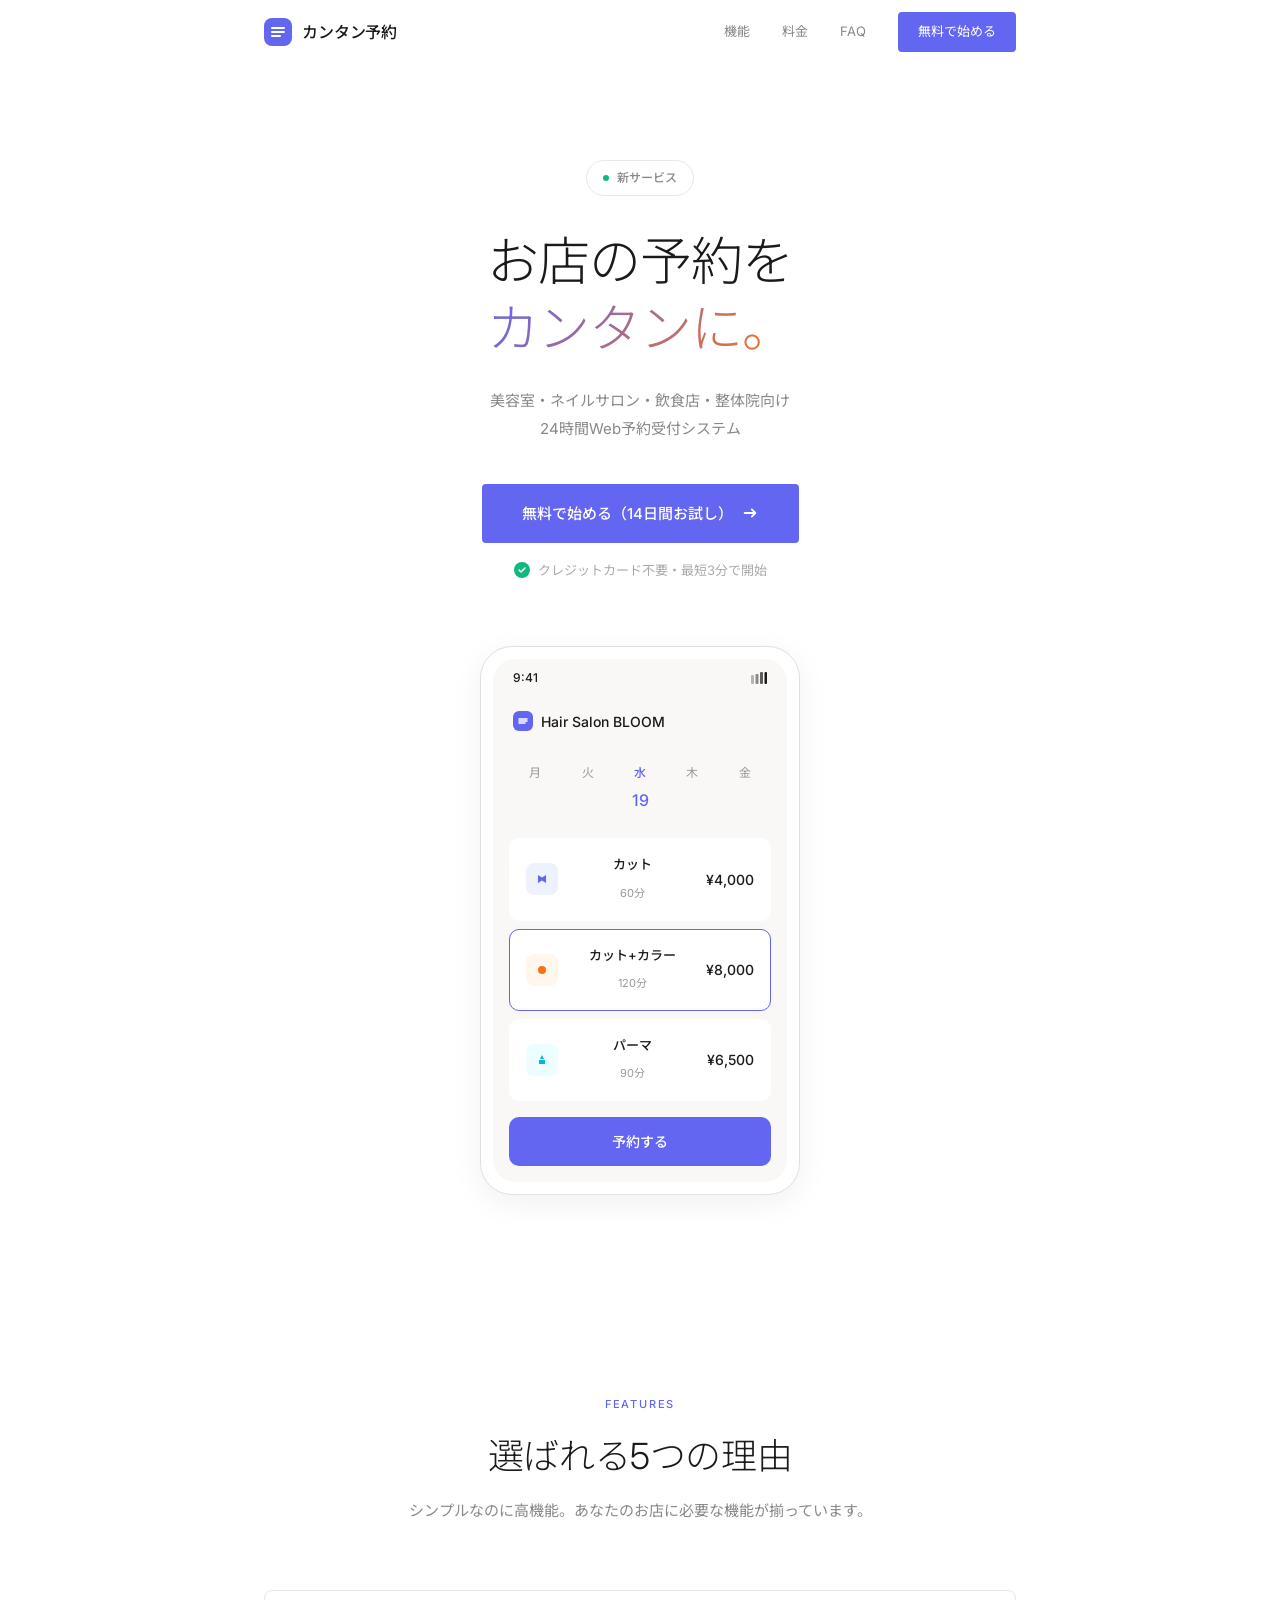
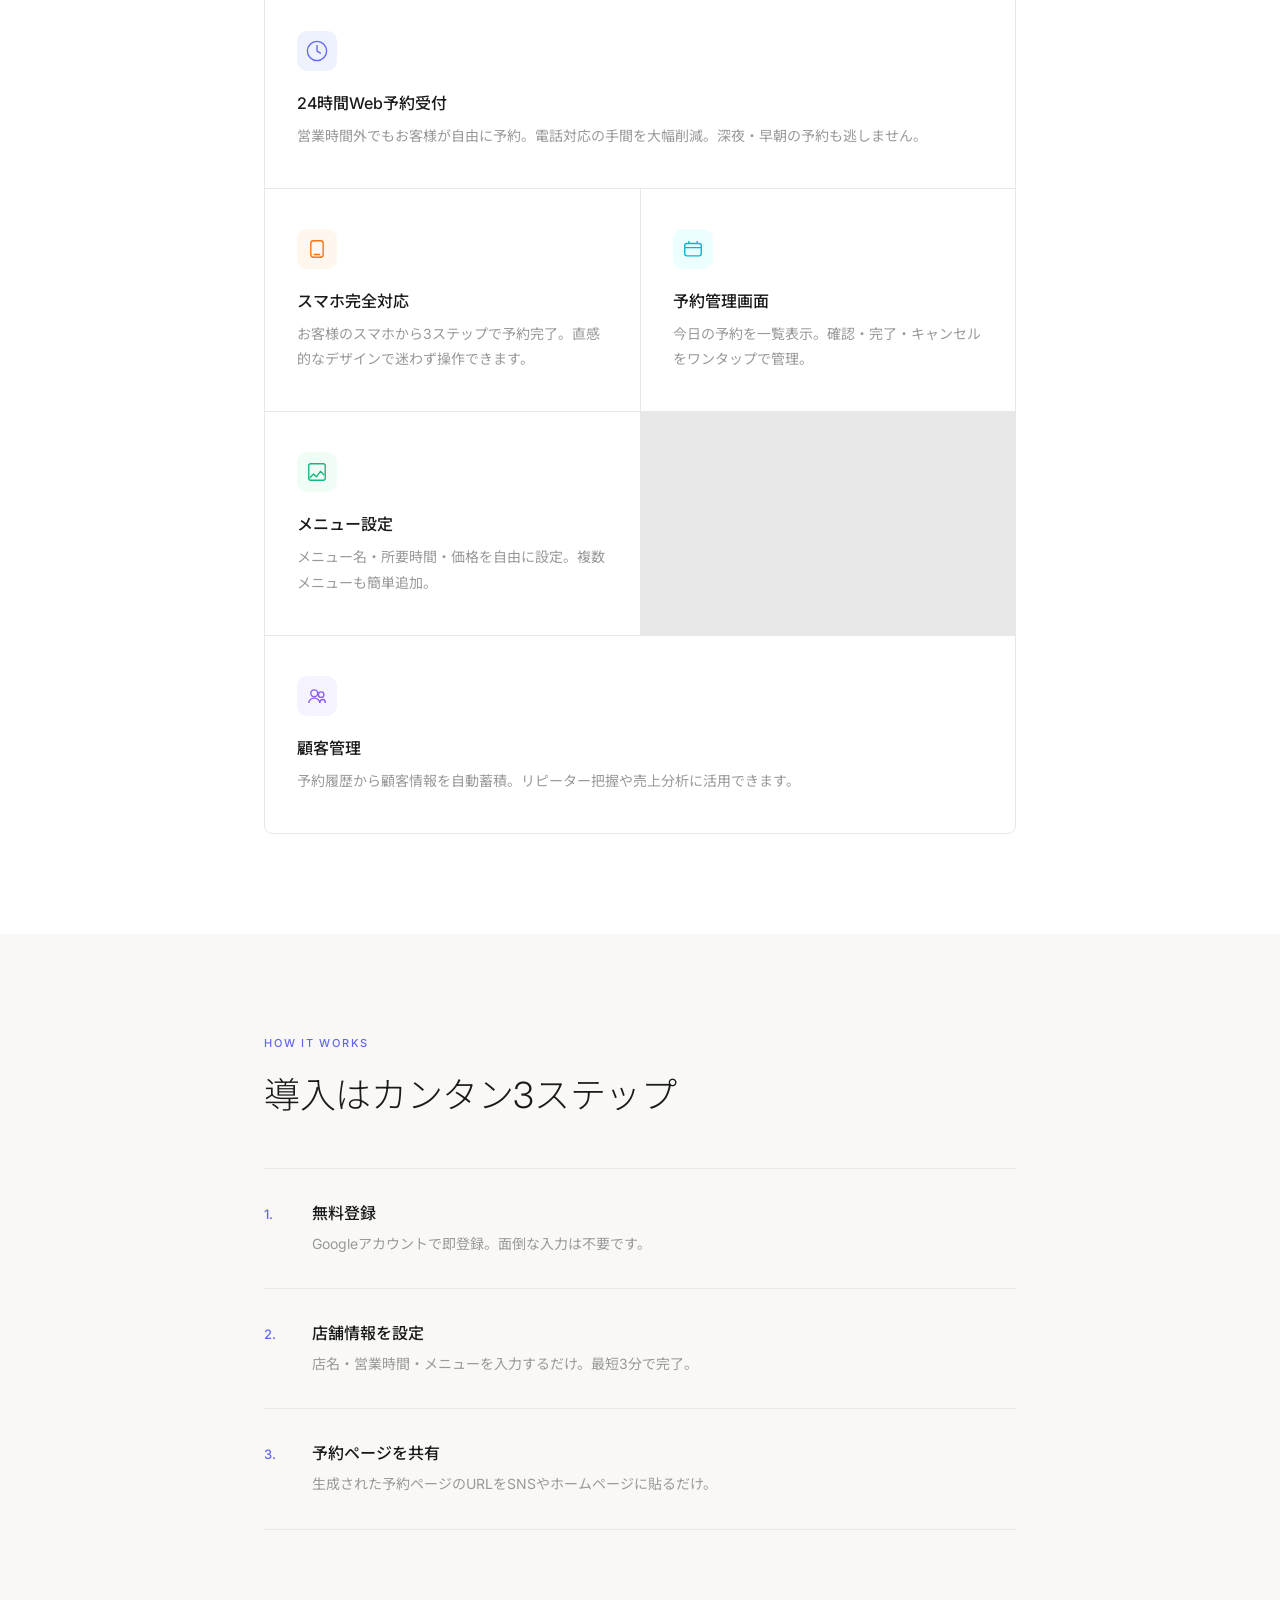
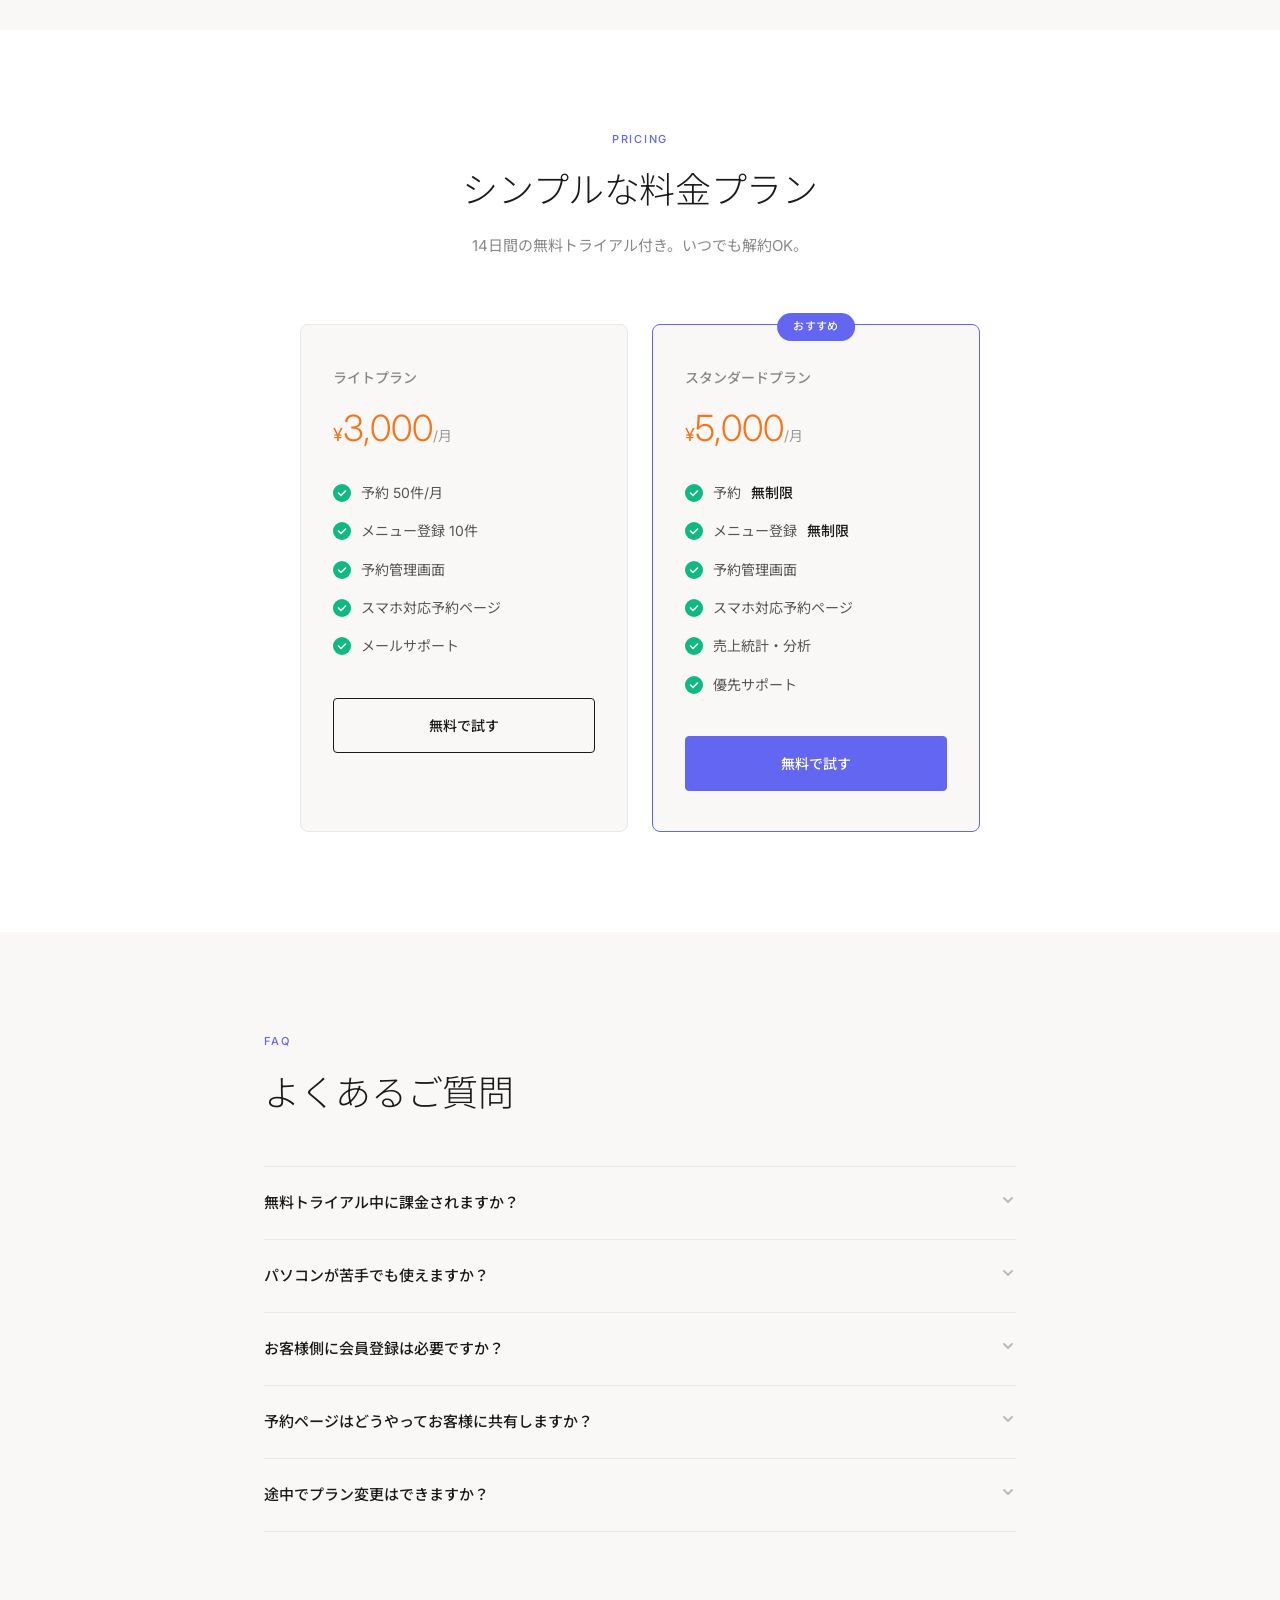
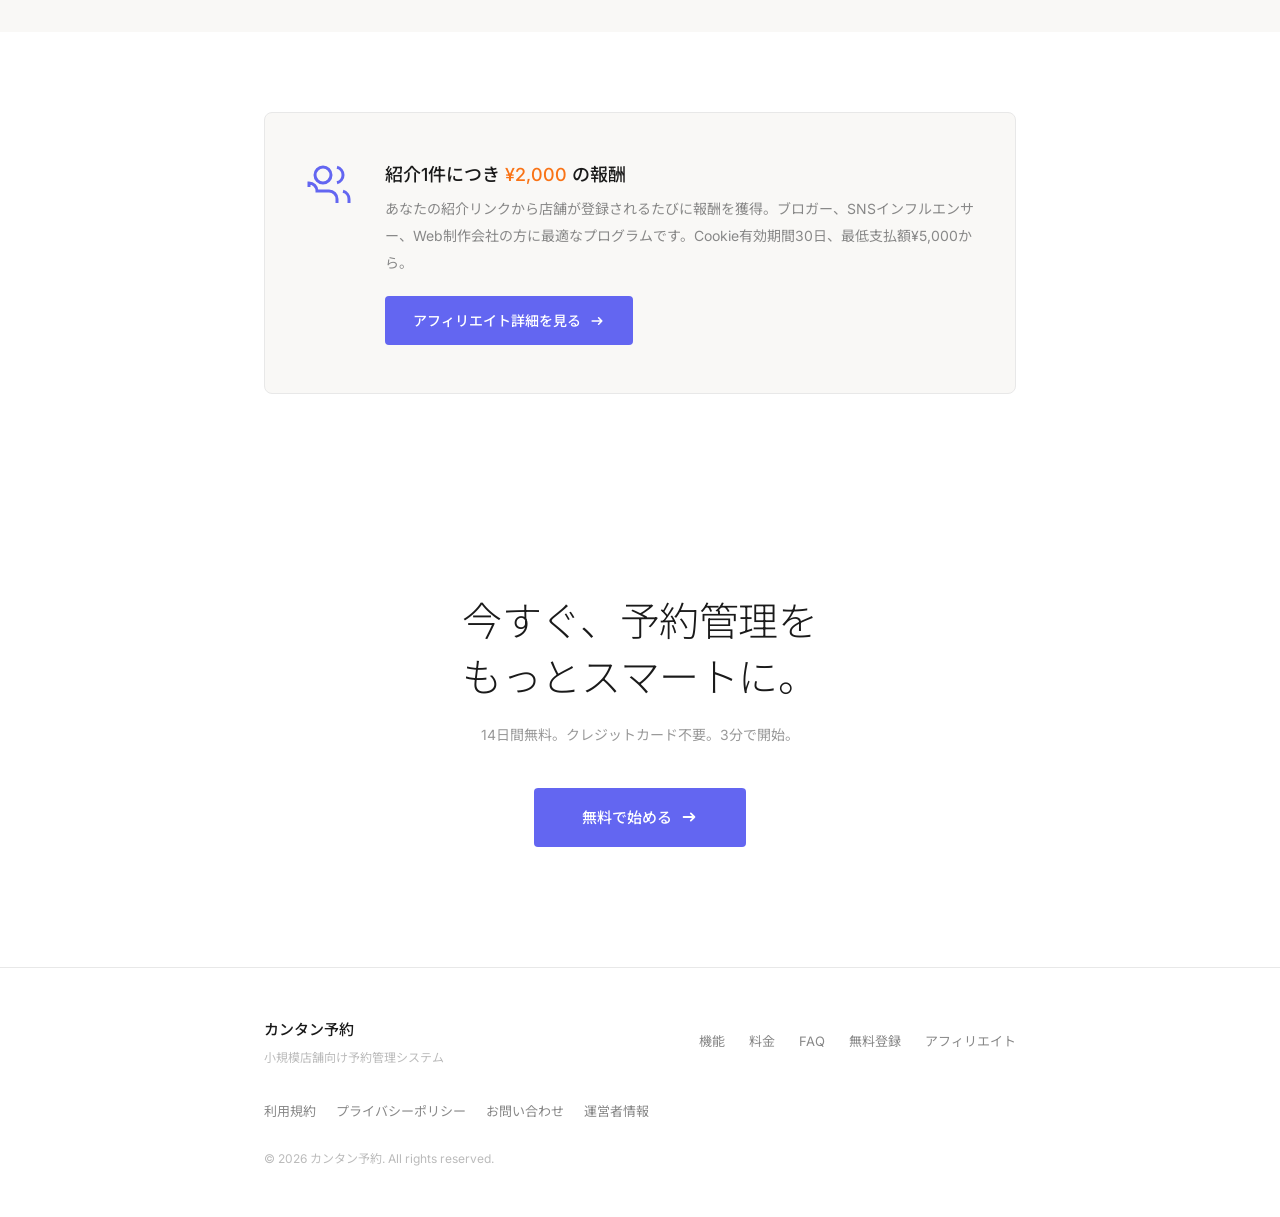
==== commit 97d22b91: "Add trust pages: terms, privacy, contact, company info" ====
--- a/index.html
+++ b/index.html
@@ -1223,6 +1223,12 @@
           <a href="affiliate.html">アフィリエイト</a>
         </div>
       </div>
+      <div class="lp-footer-links" style="margin-bottom: 24px; gap: 20px;">
+        <a href="terms.html">利用規約</a>
+        <a href="privacy.html">プライバシーポリシー</a>
+        <a href="contact.html">お問い合わせ</a>
+        <a href="company.html">運営者情報</a>
+      </div>
       <div class="lp-footer-bottom">
         <p>&copy; 2026 カンタン予約. All rights reserved.</p>
       </div>
